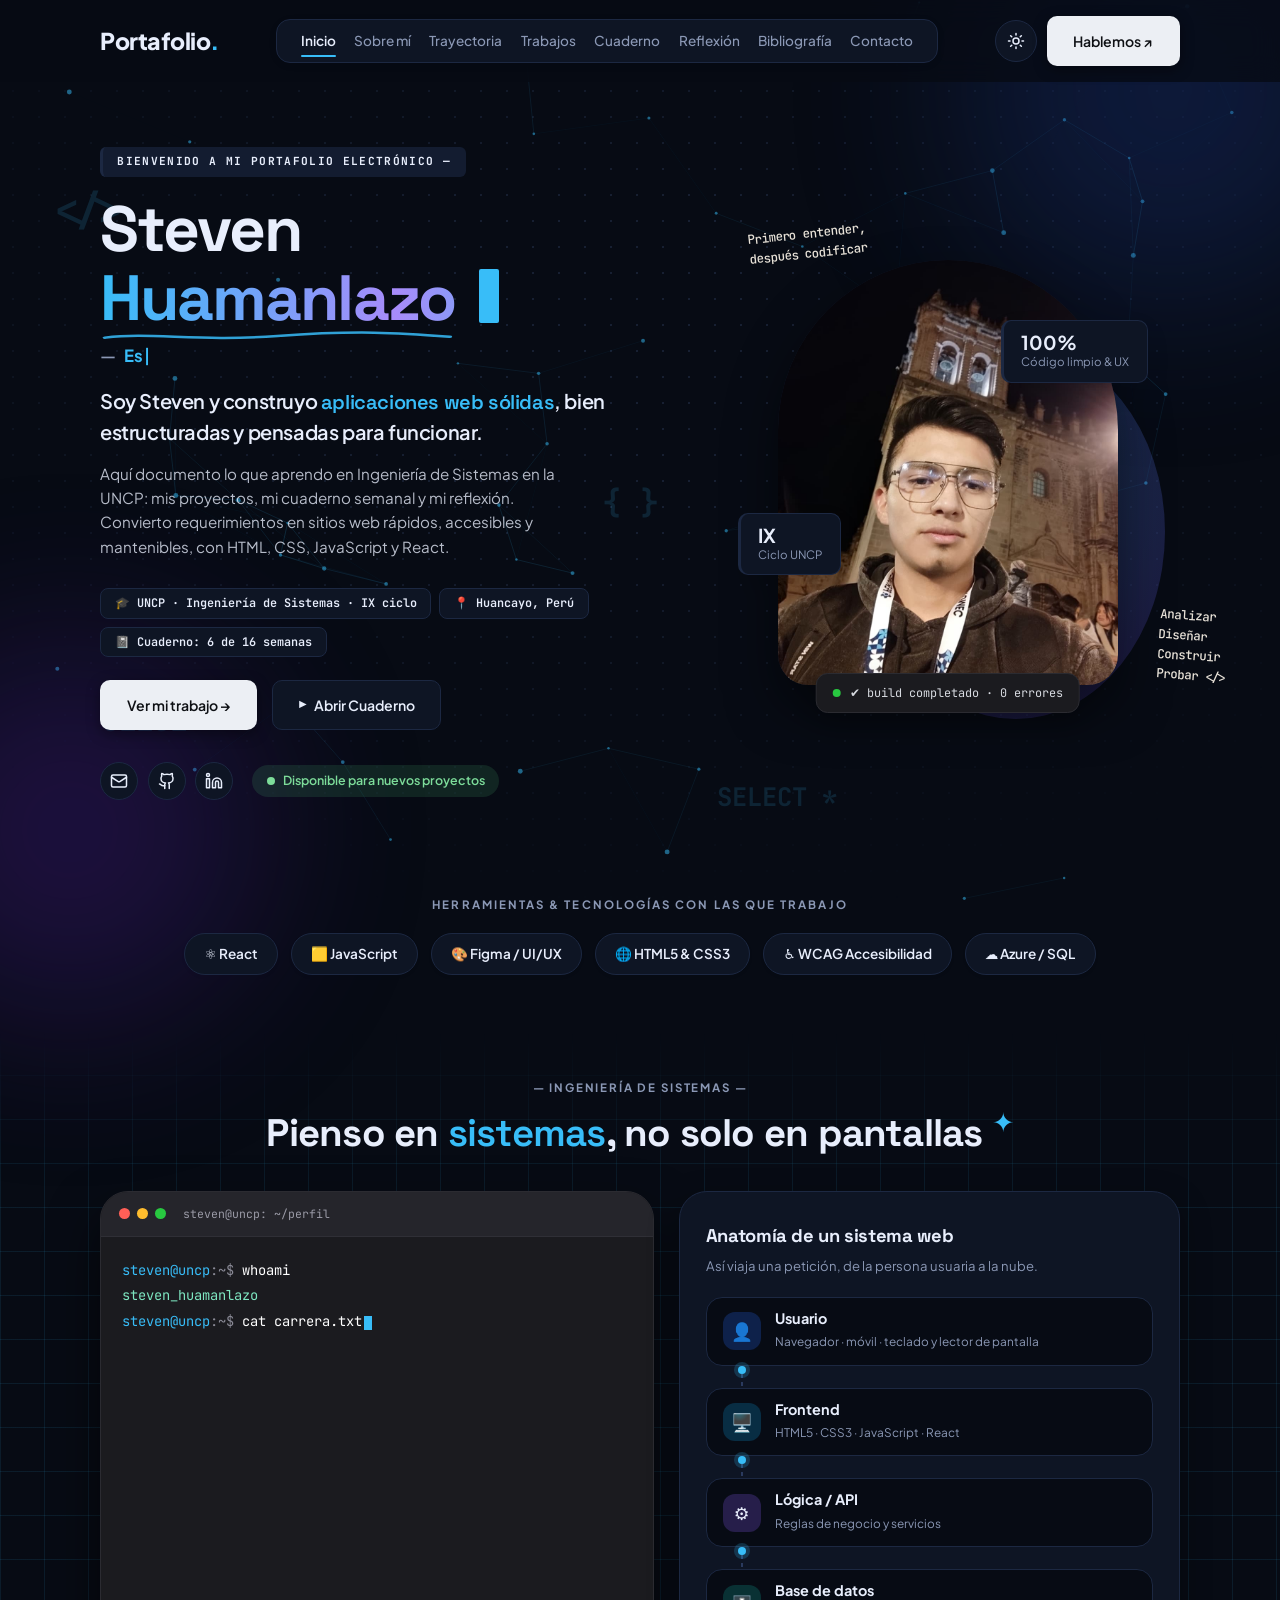
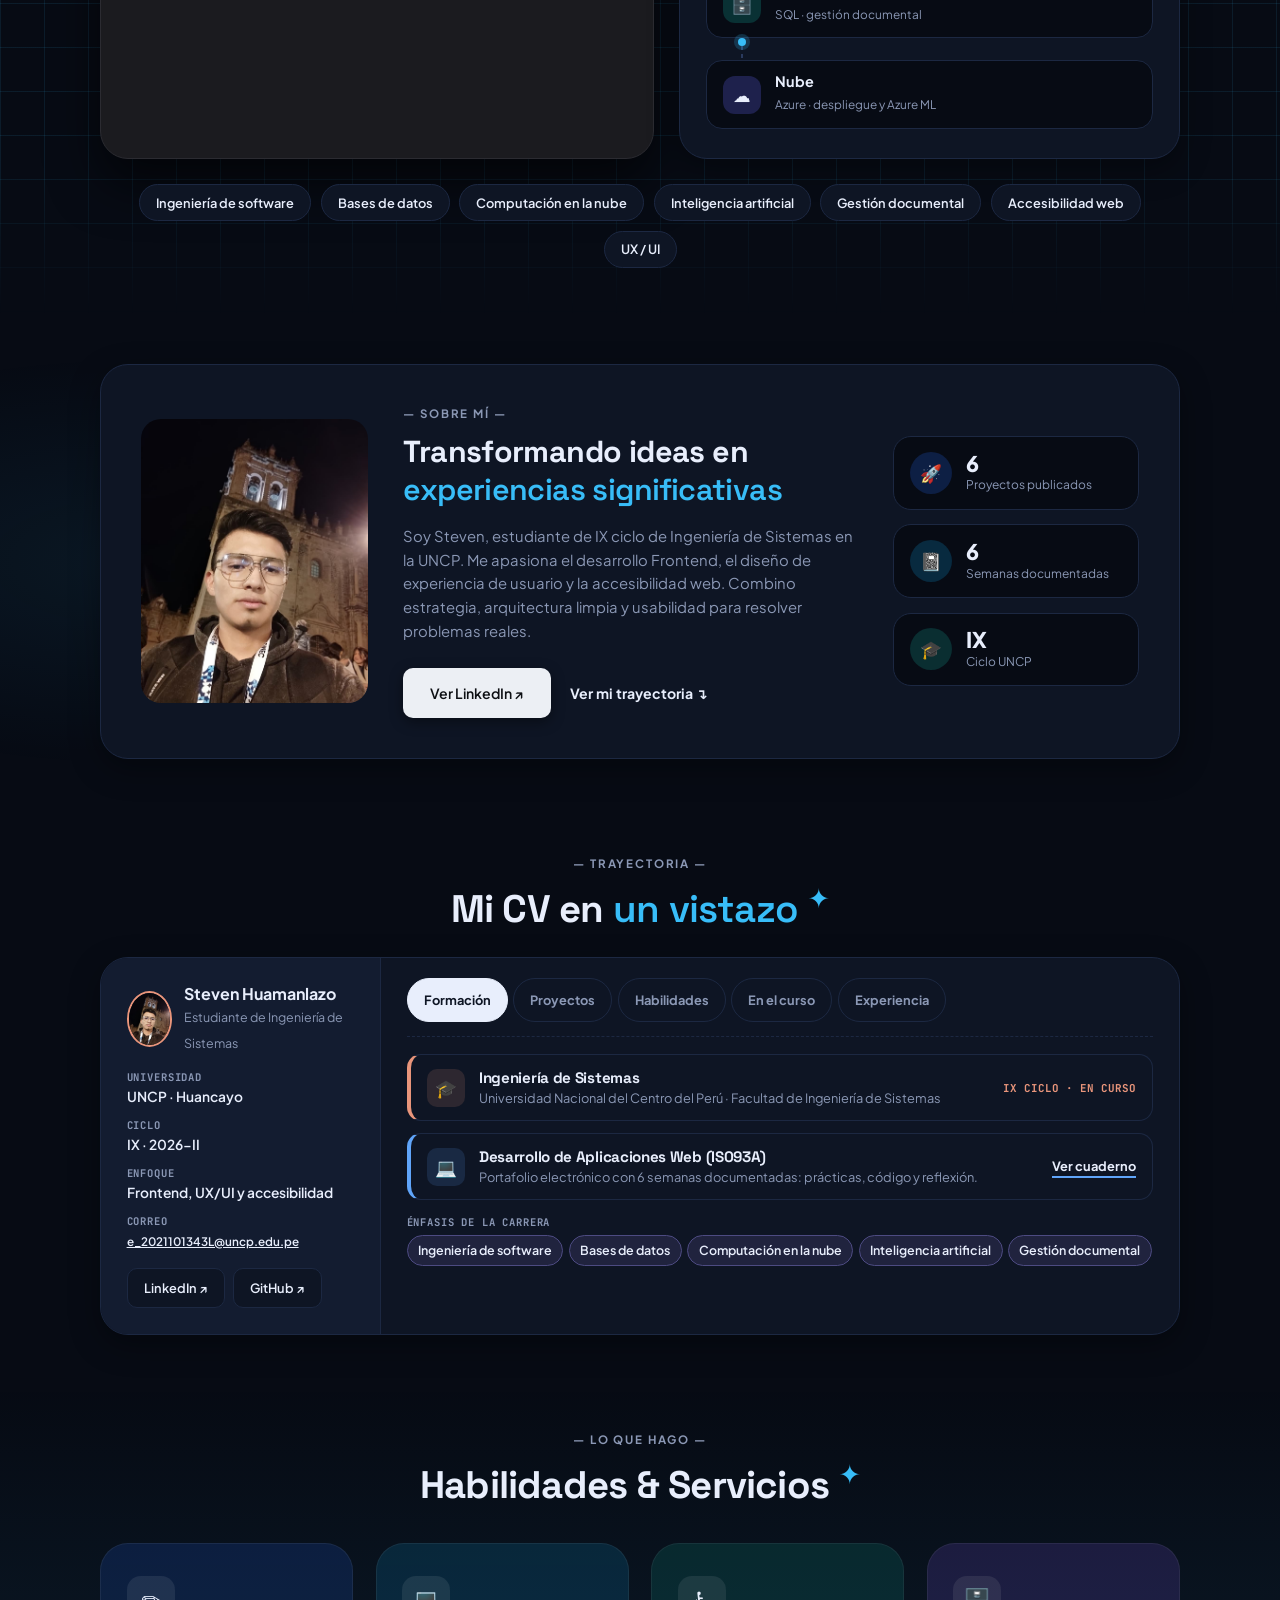
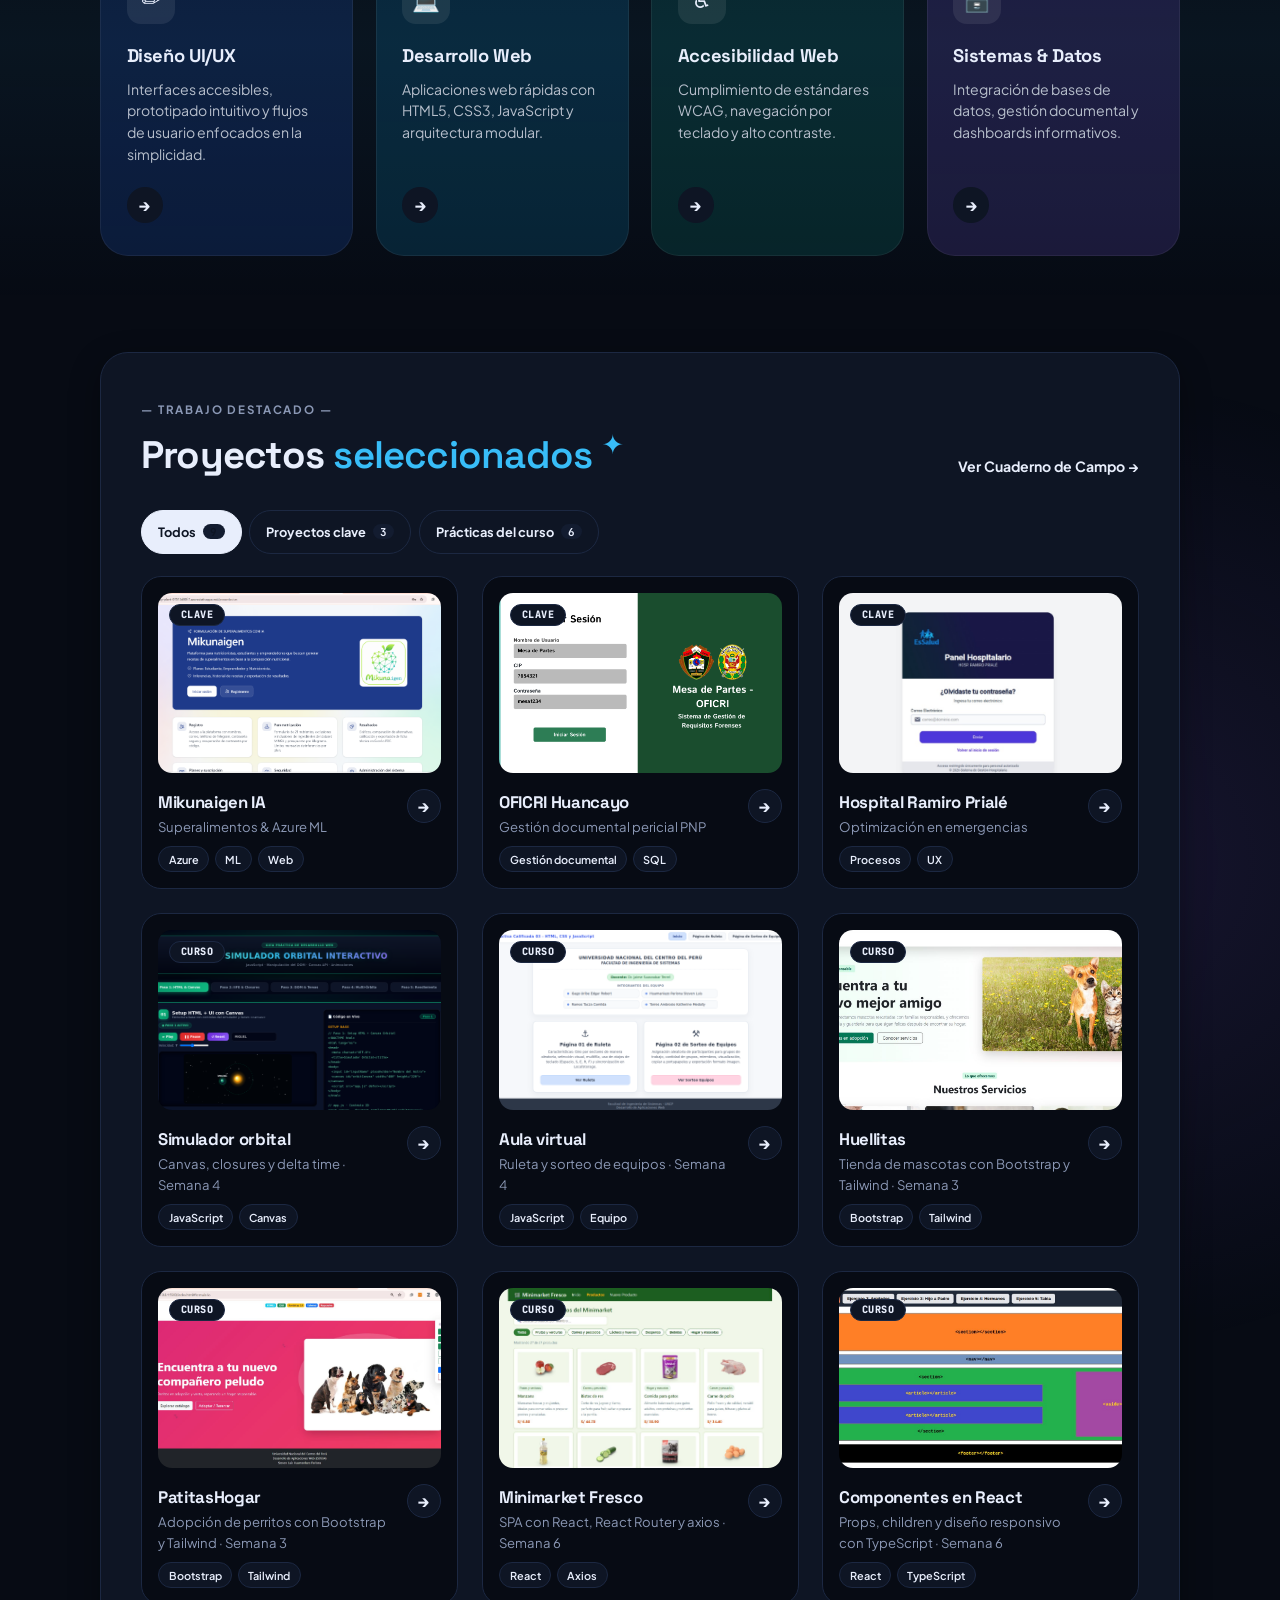
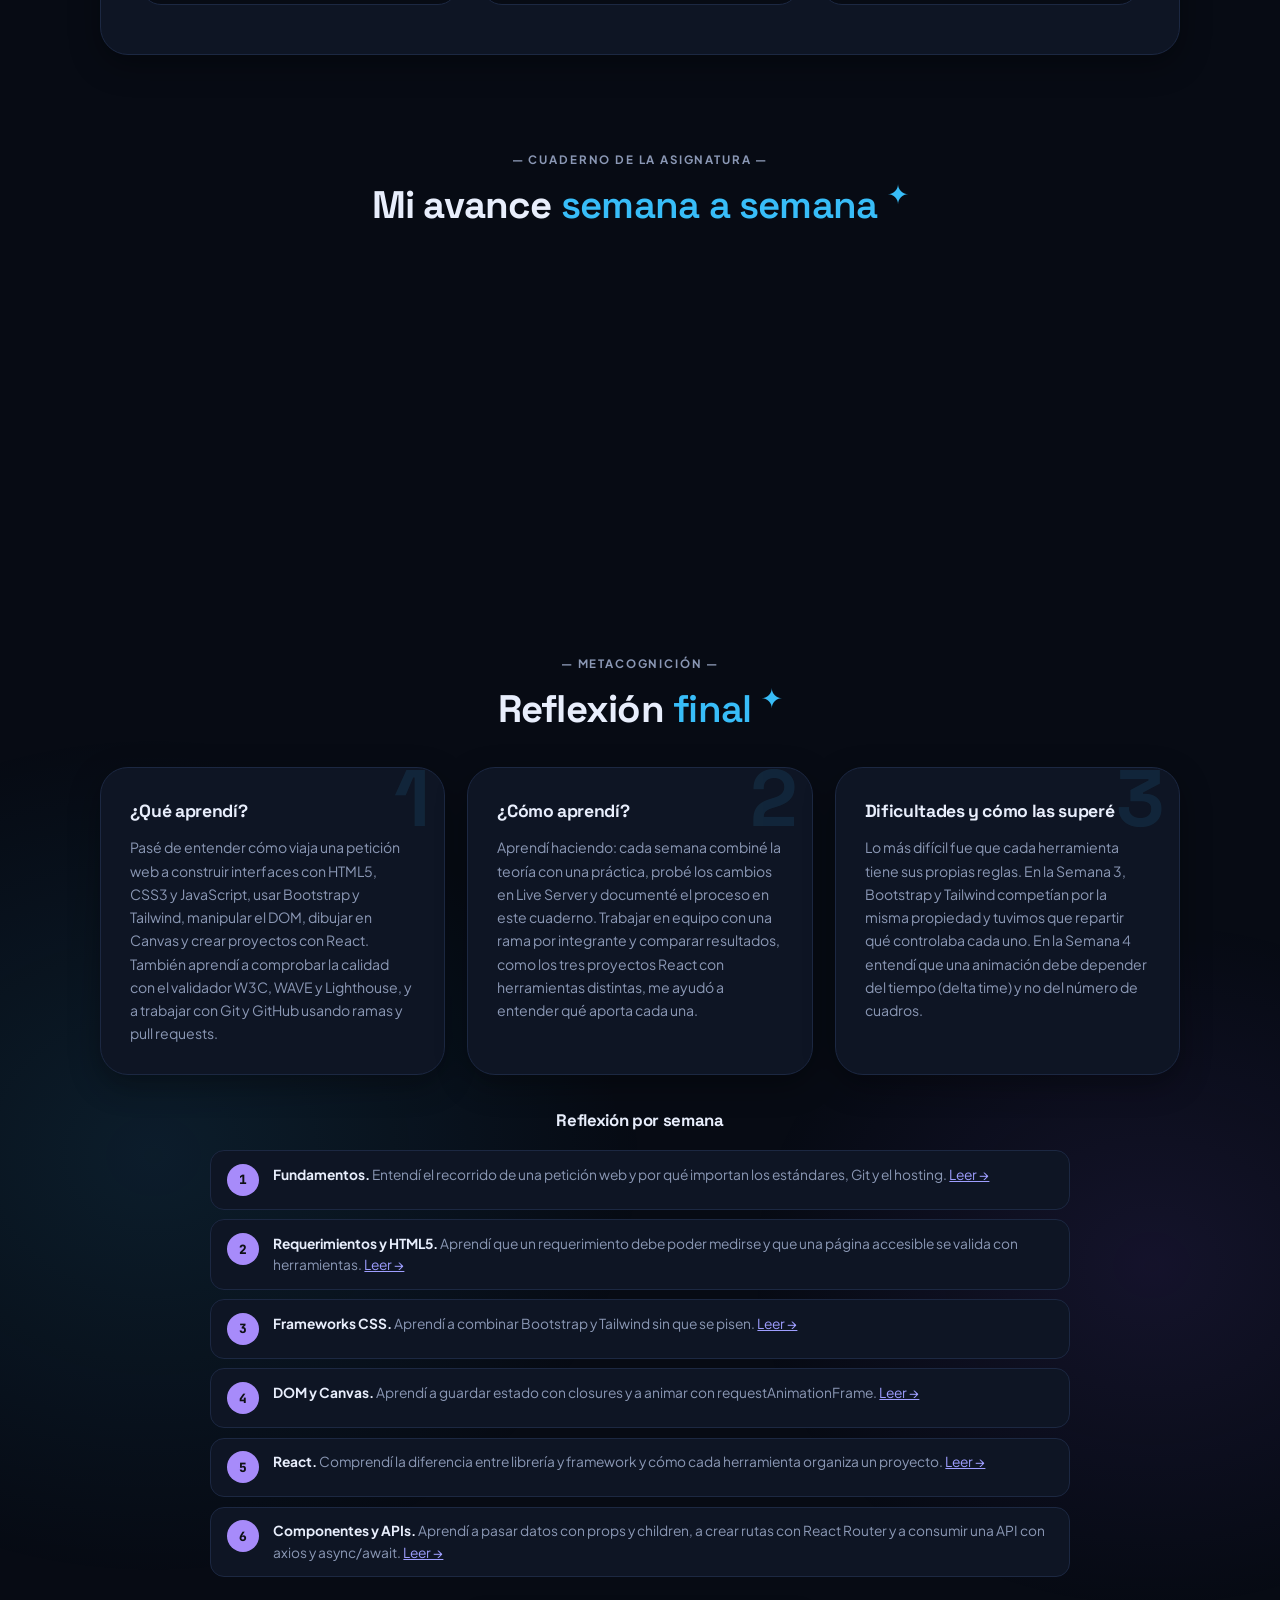
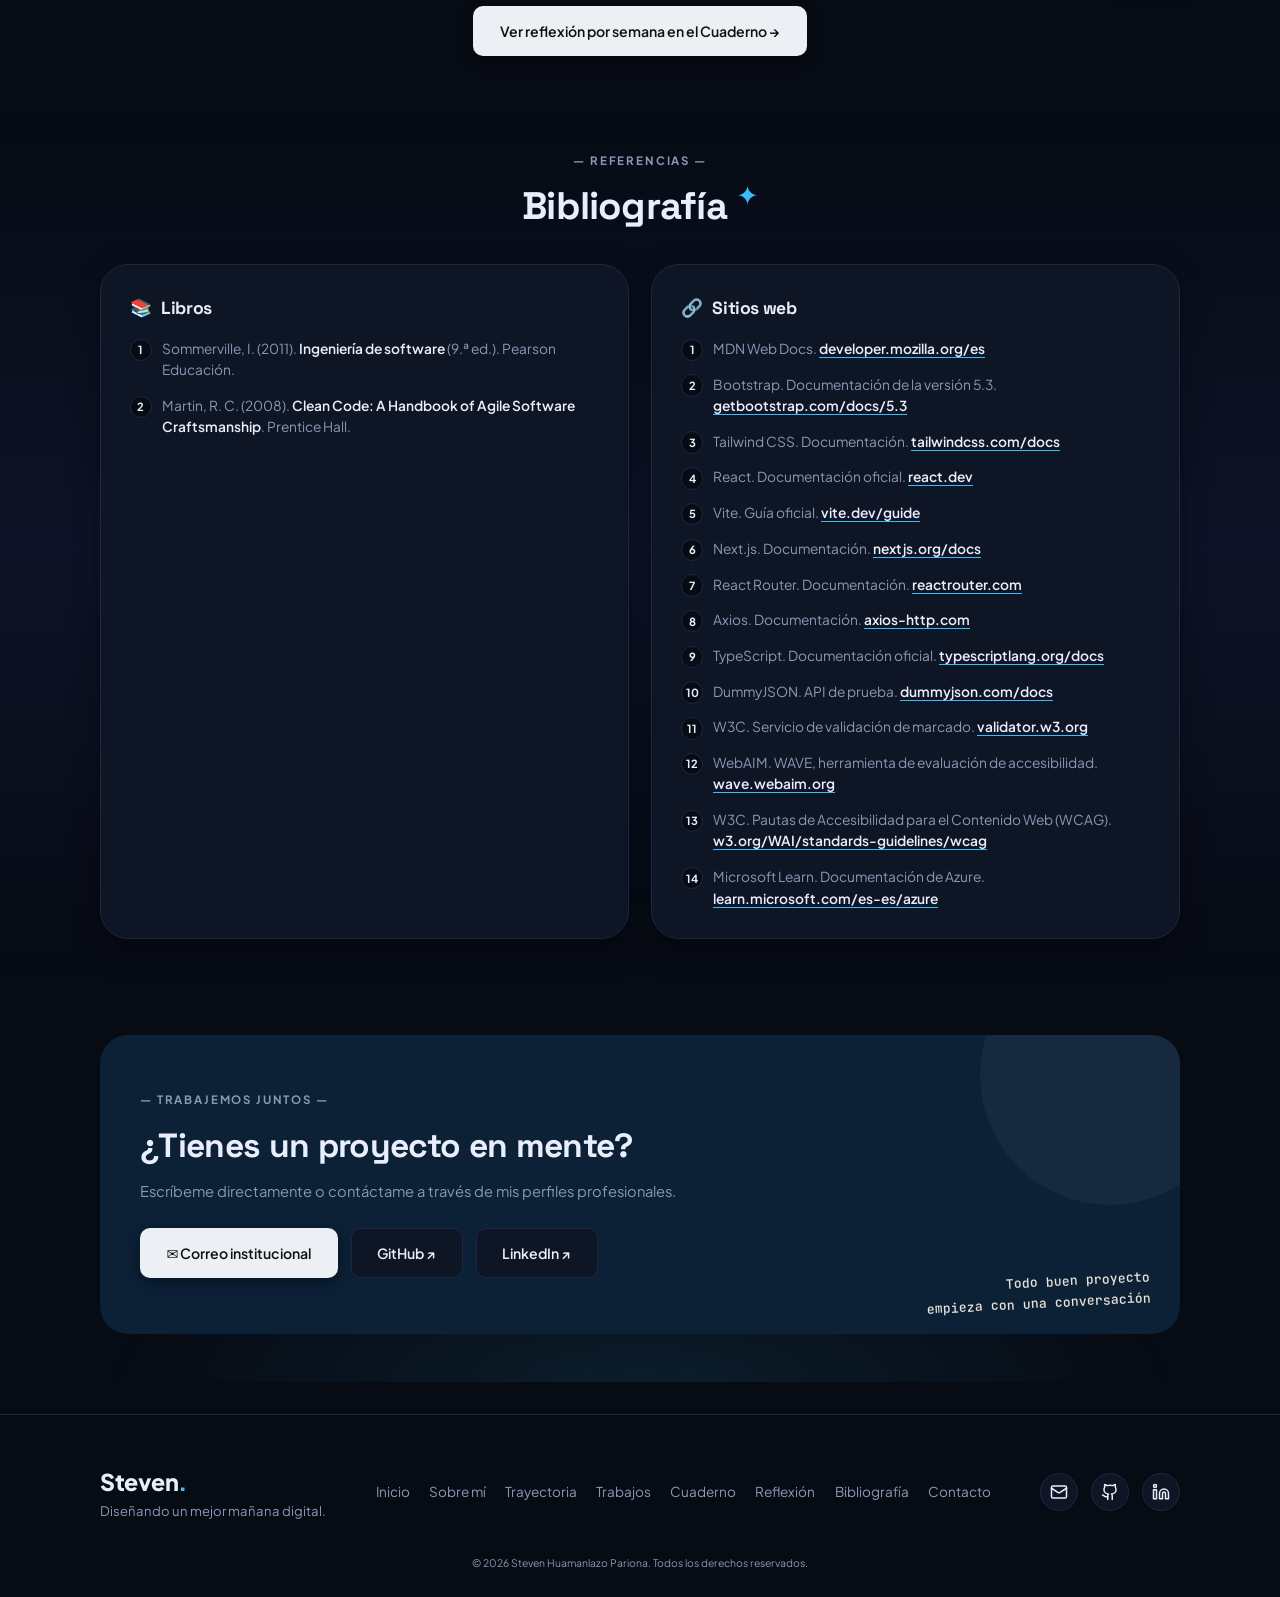
==== index.html @ cf769567 "feat: enlazar certificado de prácticas en Experiencia" ====
<!DOCTYPE html>
<html lang="es">
<head>
  <meta charset="UTF-8" />
  <meta name="viewport" content="width=device-width, initial-scale=1.0" />
  <title>Steven Huamanlazo — Portafolio Profesional</title>
  <meta name="description" content="Portafolio de Steven Huamanlazo Pariona: desarrollo Frontend, diseño UI/UX y accesibilidad web. Estudiante de Ingeniería de Sistemas (UNCP)." />

  <!-- Google Fonts -->
  <link rel="preconnect" href="https://fonts.googleapis.com">
  <link rel="preconnect" href="https://fonts.gstatic.com" crossorigin>
  <link href="https://fonts.googleapis.com/css2?family=Caveat:wght@600&family=Playfair+Display:ital,wght@0,600;0,700;1,400;1,600&family=Plus+Jakarta+Sans:wght@400;500;600;700;800&display=swap" rel="stylesheet">
  <link href="https://fonts.googleapis.com/css2?family=Space+Grotesk:wght@500;600;700&family=JetBrains+Mono:wght@400;500;700&display=swap" rel="stylesheet">
  <link rel="stylesheet" href="styles.css" />
  <link rel="stylesheet" href="extras.css" />
  <link rel="stylesheet" href="tema.css" />
  <link rel="stylesheet" href="tech.css" />
  <link rel="stylesheet" href="index.css" />
  <script>
    /* Aplica el tema guardado antes de pintar para evitar parpadeo */
    (function () {
      var t = null;
      try { t = localStorage.getItem("theme"); } catch (e) {}
      if (!t) t = "dark";
      document.documentElement.setAttribute("data-theme", t);
    })();
  </script>
</head>
<body>
  <a class="skip-link" href="#contenido">Saltar al contenido</a>

  <!-- Fondo animado: red de nodos + cuadrícula de puntos -->
  <canvas class="net-canvas" id="net-canvas" aria-hidden="true"></canvas>
  <div class="bg-grid" aria-hidden="true"></div>

  <!-- Luces ambientales de fondo -->
  <div class="bg-glow bg-glow-1" aria-hidden="true"></div>
  <div class="bg-glow bg-glow-2" aria-hidden="true"></div>

  <!-- NAVEGACIÓN -->
  <header class="site-header" id="site-header">
    <div class="wrap nav-wrap">
      <a href="#inicio" class="brand-logo">Portafolio<span>.</span></a>

      <nav class="main-nav" id="main-nav" aria-label="Navegación principal">
        <a href="#inicio" class="active">Inicio</a>
        <a href="#sobre-mi">Sobre mí</a>
        <a href="#trayectoria">Trayectoria</a>
        <a href="#proyectos">Trabajos</a>
        <a href="#cuaderno">Cuaderno</a>
        <a href="#reflexion">Reflexión</a>
        <a href="#bibliografia">Bibliografía</a>
        <a href="#contacto">Contacto</a>
      </nav>

      <div class="nav-actions">
        <button class="theme-toggle" id="theme-toggle" type="button" aria-label="Modo oscuro" aria-pressed="false" title="Cambiar a modo oscuro">
          <svg class="i-moon" viewBox="0 0 24 24" fill="none" stroke="currentColor" stroke-width="2" stroke-linecap="round" stroke-linejoin="round" aria-hidden="true"><path d="M21 12.8A9 9 0 1 1 11.2 3a7 7 0 0 0 9.8 9.8z"/></svg>
          <svg class="i-sun" viewBox="0 0 24 24" fill="none" stroke="currentColor" stroke-width="2" stroke-linecap="round" stroke-linejoin="round" aria-hidden="true"><circle cx="12" cy="12" r="4"/><path d="M12 2v2M12 20v2M4.9 4.9l1.4 1.4M17.7 17.7l1.4 1.4M2 12h2M20 12h2M4.9 19.1l1.4-1.4M17.7 6.3l1.4-1.4"/></svg>
        </button>
        <a href="#contacto" class="btn btn-pill-dark btn-cta">Hablemos ↗</a>
        <button class="nav-toggle" id="nav-toggle" aria-label="Abrir menú" aria-expanded="false" aria-controls="main-nav">
          <span></span><span></span><span></span>
        </button>
      </div>
    </div>
  </header>

  <main id="contenido">
    <!-- HERO -->
    <section class="hero-section" id="inicio">
      <span class="code-float cf-1" aria-hidden="true">&lt;/&gt;</span>
      <span class="code-float cf-2" aria-hidden="true">{ }</span>
      <span class="code-float cf-3" aria-hidden="true">SELECT *</span>
      <span class="code-float cf-4" aria-hidden="true">01101</span>
      <div class="wrap hero-grid">
        <div class="hero-left">
         <span class="badge-sub">BIENVENIDO A MI PORTAFOLIO ELECTRÓNICO —</span>

          <h1 class="hero-title" aria-label="Steven Huamanlazo">
            <span class="nm" data-text="Steven" aria-hidden="true">Steven</span>
            <em class="underlined"><span class="nm" data-text="Huamanlazo" aria-hidden="true">Huamanlazo</span>
              <svg class="squiggle" viewBox="0 0 200 12" preserveAspectRatio="none" aria-hidden="true">
                <path pathLength="1" d="M3 8 C 28 1, 55 13, 100 6 S 168 2, 197 7" fill="none" stroke="currentColor" stroke-width="3" stroke-linecap="round"/>
              </svg>
            </em>
          </h1>

          <p class="hero-role">
            <span class="role-dash">—</span>
            <strong id="typed-name">Desarrollador Frontend</strong><span class="cursor" aria-hidden="true">|</span>
          </p>

          <h2 class="hero-subtitle">
          Soy Steven y construyo <em>aplicaciones web sólidas</em>, bien estructuradas y pensadas para funcionar.
        </h2>

          <p class="hero-desc">
           Aquí documento lo que aprendo en Ingeniería de Sistemas en la UNCP: mis proyectos, mi cuaderno semanal y mi reflexión. Convierto requerimientos en sitios web rápidos, accesibles y mantenibles, con HTML, CSS, JavaScript y React.
        </p>

          <ul class="hero-meta" aria-label="Datos breves">
            <li><span aria-hidden="true">🎓</span> UNCP · Ingeniería de Sistemas · IX ciclo</li>
            <li><span aria-hidden="true">📍</span> Huancayo, Perú</li>
            <li><span aria-hidden="true">📓</span> Cuaderno: <span data-sem-total>6</span> de 16 semanas</li>
          </ul>

          <div class="hero-cta-group">
            <a href="#proyectos" class="btn btn-black">Ver mi trabajo →</a>
            <a href="cuaderno.html" class="btn btn-outline-circle"><span class="play-dot">▶</span> Abrir Cuaderno</a>
          </div>

          <div class="hero-social-status">
            <div class="social-row">
              <a href="mailto:e_2021101343L@uncp.edu.pe" aria-label="Correo institucional" title="Correo institucional">
                <svg width="18" height="18" viewBox="0 0 24 24" fill="none" stroke="currentColor" stroke-width="2" stroke-linecap="round" stroke-linejoin="round" aria-hidden="true"><rect width="20" height="16" x="2" y="4" rx="2"/><path d="m22 7-8.97 5.7a1.94 1.94 0 0 1-2.06 0L2 7"/></svg>
              </a>
              <a href="https://github.com/stevenhuamanlazo" aria-label="GitHub" title="GitHub" target="_blank" rel="noopener">
                <svg width="18" height="18" viewBox="0 0 24 24" fill="none" stroke="currentColor" stroke-width="2" stroke-linecap="round" stroke-linejoin="round" aria-hidden="true"><path d="M15 22v-4a4.8 4.8 0 0 0-1-3.5c3 0 6-2 6-5.5.08-1.25-.27-2.48-1-3.5.28-1.15.28-2.35 0-3.5 0 0-1 0-3 1.5-2.64-.5-5.36-.5-8 0C6 2 5 2 5 2c-.3 1.15-.3 2.35 0 3.5A5.403 5.403 0 0 0 4 9c0 3.5 3 5.5 6 5.5-.39.49-.68 1.05-.85 1.65-.17.6-.22 1.23-.15 1.85v4"/><path d="M9 18c-4.51 2-5-2-7-2"/></svg>
              </a>
              <a href="https://www.linkedin.com/in/steven-huamanlazo/" aria-label="LinkedIn" title="LinkedIn" target="_blank" rel="noopener">
                <svg width="18" height="18" viewBox="0 0 24 24" fill="none" stroke="currentColor" stroke-width="2" stroke-linecap="round" stroke-linejoin="round" aria-hidden="true"><path d="M16 8a6 6 0 0 1 6 6v7h-4v-7a2 2 0 0 0-2-2 2 2 0 0 0-2 2v7h-4v-7a6 6 0 0 1 6-6z"/><rect width="4" height="12" x="2" y="9"/><circle cx="4" cy="4" r="2"/></svg>
              </a>
            </div>
            <span class="status-indicator"><span class="dot"></span> Disponible para nuevos proyectos</span>
          </div>
        </div>

        <div class="hero-right">
          <div class="hero-photo-wrap">
            <span class="blob" aria-hidden="true"></span>
            <div class="hero-photo-card">
              <img src="assets/foto.jpg" alt="Retrato de Steven Huamanlazo" class="hero-img" />
            </div>

            <div class="badge-float badge-experience float-1">
              <strong>IX</strong>
              <span>Ciclo UNCP</span>
            </div>
            <div class="badge-float badge-clients float-2">
              <strong>100%</strong>
              <span>Código limpio &amp; UX</span>
            </div>

            <div class="dev-toast" aria-hidden="true"><span class="dt-dot"></span><span class="dt-text" id="dev-toast-text"></span></div>
            <div class="doodle-text text-top" aria-hidden="true">Primero entender,<br>después codificar</div>
            <div class="doodle-text text-bottom" aria-hidden="true">Analizar<br>Diseñar<br>Construir<br>Probar &lt;/&gt;</div>
          </div>
        </div>
      </div>
    </section>

    <!-- TECNOLOGÍAS -->
    <section class="tech-stack-strip reveal" aria-label="Tecnologías">
      <div class="wrap text-center">
        <span class="tech-label">HERRAMIENTAS &amp; TECNOLOGÍAS CON LAS QUE TRABAJO</span>
        <div class="tech-icons-grid">
          <div class="tech-pill"><span aria-hidden="true">⚛️</span> React</div>
          <div class="tech-pill"><span aria-hidden="true">🟨</span> JavaScript</div>
          <div class="tech-pill"><span aria-hidden="true">🎨</span> Figma / UI/UX</div>
          <div class="tech-pill"><span aria-hidden="true">🌐</span> HTML5 &amp; CSS3</div>
          <div class="tech-pill"><span aria-hidden="true">♿</span> WCAG Accesibilidad</div>
          <div class="tech-pill"><span aria-hidden="true">☁️</span> Azure / SQL</div>
        </div>
      </div>
    </section>

    <!-- INGENIERÍA DE SISTEMAS -->
    <section class="section systems-section" id="sistemas">
      <div class="wrap text-center">
        <span class="section-tag">— INGENIERÍA DE SISTEMAS —</span>
        <h2 class="section-title">Pienso en <em>sistemas</em>, no solo en pantallas <span class="spark" aria-hidden="true">✦</span></h2>

        <div class="systems-grid">
          <div class="terminal reveal" role="img" aria-label="Terminal simulada con datos del perfil de Steven">
            <div class="terminal-bar">
              <i></i><i></i><i></i>
              <span class="terminal-title">steven@uncp: ~/perfil</span>
            </div>
            <div class="terminal-body" id="terminal-body"></div>
          </div>

          <div class="arch-card reveal">
            <h3>Anatomía de un sistema web</h3>
            <p class="arch-sub">Así viaja una petición, de la persona usuaria a la nube.</p>
            <ol class="arch-flow">
              <li class="arch-node"><span class="arch-ico" aria-hidden="true">👤</span><div><strong>Usuario</strong><small>Navegador · móvil · teclado y lector de pantalla</small></div></li>
              <li class="arch-link" aria-hidden="true"></li>
              <li class="arch-node"><span class="arch-ico" aria-hidden="true">🖥️</span><div><strong>Frontend</strong><small>HTML5 · CSS3 · JavaScript · React</small></div></li>
              <li class="arch-link" aria-hidden="true"></li>
              <li class="arch-node"><span class="arch-ico" aria-hidden="true">⚙️</span><div><strong>Lógica / API</strong><small>Reglas de negocio y servicios</small></div></li>
              <li class="arch-link" aria-hidden="true"></li>
              <li class="arch-node"><span class="arch-ico" aria-hidden="true">🗄️</span><div><strong>Base de datos</strong><small>SQL · gestión documental</small></div></li>
              <li class="arch-link" aria-hidden="true"></li>
              <li class="arch-node"><span class="arch-ico" aria-hidden="true">☁️</span><div><strong>Nube</strong><small>Azure · despliegue y Azure ML</small></div></li>
            </ol>
          </div>
        </div>

        <div class="areas-row reveal" aria-label="Áreas de la carrera">
          <span class="area-chip">Ingeniería de software</span>
          <span class="area-chip">Bases de datos</span>
          <span class="area-chip">Computación en la nube</span>
          <span class="area-chip">Inteligencia artificial</span>
          <span class="area-chip">Gestión documental</span>
          <span class="area-chip">Accesibilidad web</span>
          <span class="area-chip">UX / UI</span>
        </div>
      </div>
    </section>

    <!-- SOBRE MÍ -->
    <section class="section about-section" id="sobre-mi">
      <div class="wrap">
        <div class="bento-about-container reveal">
          <div class="bento-photo">
            <img src="assets/foto.jpg" alt="Steven Huamanlazo" />
          </div>

          <div class="bento-content">
            <span class="section-tag">— SOBRE MÍ —</span>
            <h2>Transformando ideas en <em>experiencias significativas</em></h2>
            <p>
              Soy Steven, estudiante de IX ciclo de Ingeniería de Sistemas en la UNCP. Me apasiona el desarrollo Frontend,
              el diseño de experiencia de usuario y la accesibilidad web. Combino estrategia, arquitectura limpia y
              usabilidad para resolver problemas reales.
            </p>
            <div class="bento-cta-group">
              <a href="https://www.linkedin.com/in/steven-huamanlazo/" target="_blank" rel="noopener" class="btn btn-black-pill">Ver LinkedIn ↗</a>
              <a href="#trayectoria" class="link-secondary-btn">Ver mi trayectoria ↴</a>
            </div>
          </div>

          <div class="bento-stats">
                        <div class="stat-box">
              <span class="stat-icon ic-orange" aria-hidden="true">🚀</span>
              <div>
                <div class="stat-num" data-count="6" data-suffix="">6</div>
                <div class="stat-label">Proyectos publicados</div>
              </div>
            </div>
            <div class="stat-box">
              <span class="stat-icon ic-blue" aria-hidden="true">📓</span>
              <div>
                <div class="stat-num"><span data-sem-total>6</span></div>
                <div class="stat-label">Semanas documentadas</div>
              </div>
            </div>
            <div class="stat-box">
              <span class="stat-icon ic-green" aria-hidden="true">🎓</span>
              <div>
                <div class="stat-num">IX</div>
                <div class="stat-label">Ciclo UNCP</div>
              </div>
            </div>
          </div>
        </div>
      </div>
    </section>

    <!-- TRAYECTORIA: CV COMPACTO -->
    <section class="section cv-section" id="trayectoria">
      <div class="wrap text-center">
        <span class="section-tag">— TRAYECTORIA —</span>
        <h2 class="section-title">Mi CV en <em>un vistazo</em> <span class="spark" aria-hidden="true">✦</span></h2>

        <div class="cv-card reveal">
          <aside class="cv-side" aria-label="Datos personales">
            <div class="cv-id">
              <img src="assets/foto.jpg" alt="" width="56" height="56" />
              <div><strong>Steven Huamanlazo</strong><span>Estudiante de Ingeniería de Sistemas</span></div>
            </div>
            <dl class="cv-facts">
              <div><dt>Universidad</dt><dd>UNCP · Huancayo</dd></div>
              <div><dt>Ciclo</dt><dd>IX · 2026-II</dd></div>
              <div><dt>Enfoque</dt><dd>Frontend, UX/UI y accesibilidad</dd></div>
              <div><dt>Correo</dt><dd><a href="mailto:e_2021101343L@uncp.edu.pe">e_2021101343L@uncp.edu.pe</a></dd></div>
            </dl>
            <div class="cv-actions">
              <a class="btn btn-black-pill" id="cv-download" href="assets/CV-Steven-Huamanlazo.pdf" download hidden>↓ Descargar CV</a>
              <a class="btn btn-outline-circle" href="https://www.linkedin.com/in/steven-huamanlazo/" target="_blank" rel="noopener">LinkedIn ↗</a>
              <a class="btn btn-outline-circle" href="https://github.com/stevenhuamanlazo" target="_blank" rel="noopener">GitHub ↗</a>
            </div>
          </aside>

          <div class="cv-main" data-tabs>
            <div class="cv-tabs" role="tablist" aria-label="Secciones del CV">
              <button class="cv-tab" role="tab" id="cvt-1" aria-controls="cvp-1" aria-selected="true">Formación</button>
              <button class="cv-tab" role="tab" id="cvt-2" aria-controls="cvp-2" aria-selected="false" tabindex="-1">Proyectos</button>
              <button class="cv-tab" role="tab" id="cvt-3" aria-controls="cvp-3" aria-selected="false" tabindex="-1">Habilidades</button>
              <button class="cv-tab" role="tab" id="cvt-4" aria-controls="cvp-4" aria-selected="false" tabindex="-1">En el curso</button>
              <button class="cv-tab" role="tab" id="cvt-5" aria-controls="cvp-5" aria-selected="false" tabindex="-1">Experiencia</button>
            </div>

            <div class="cv-panel" role="tabpanel" id="cvp-1" aria-labelledby="cvt-1" tabindex="0">
              <ul class="cv-list">
                <li class="cv-item" style="--c: var(--pl-a)">
                  <span class="cv-ico" aria-hidden="true">🎓</span>
                  <div><h3>Ingeniería de Sistemas</h3><p>Universidad Nacional del Centro del Perú · Facultad de Ingeniería de Sistemas</p></div>
                  <span class="cv-when">IX CICLO · EN CURSO</span>
                </li>
                <li class="cv-item" style="--c: var(--pl-b)">
                  <span class="cv-ico" aria-hidden="true">💻</span>
                  <div><h3>Desarrollo de Aplicaciones Web (IS093A)</h3><p>Portafolio electrónico con <span data-sem-total>6</span> semanas documentadas: prácticas, código y reflexión.</p></div>
                  <a class="cv-go" href="cuaderno.html">Ver cuaderno</a>
                </li>
              </ul>
              <div class="cv-areas">
                <small>Énfasis de la carrera</small>
                <div class="cv-chips" style="--c: var(--pl-d)">
                  <span>Ingeniería de software</span><span>Bases de datos</span><span>Computación en la nube</span><span>Inteligencia artificial</span><span>Gestión documental</span>
                </div>
              </div>
            </div>

            <div class="cv-panel" role="tabpanel" id="cvp-2" aria-labelledby="cvt-2" tabindex="0" hidden>
              <ul class="cv-list">
                <li class="cv-item" style="--c: var(--pl-c)">
                  <span class="cv-ico" aria-hidden="true">🥑</span>
                  <div><h3>Mikunaigen IA</h3><p>Superalimentos y Azure ML · Azure, ML, Web</p></div>
                  <a class="cv-go" href="https://icy-plant-07513d80f7.azurestaticapps.net/presentacion" target="_blank" rel="noopener">Abrir</a>
                </li>
                <li class="cv-item" style="--c: var(--pl-b)">
                  <span class="cv-ico" aria-hidden="true">🗂️</span>
                  <div><h3>OFICRI Huancayo</h3><p>Gestión documental pericial PNP · SQL</p></div>
                  <a class="cv-go" href="#proyectos">Ver</a>
                </li>
                <li class="cv-item" style="--c: var(--pl-a)">
                  <span class="cv-ico" aria-hidden="true">🏥</span>
                  <div><h3>Hospital Ramiro Prialé</h3><p>Optimización de procesos en emergencias · UX</p></div>
                  <a class="cv-go" href="#proyectos">Ver</a>
                </li>
              </ul>
            </div>



                  <div class="cv-panel" role="tabpanel" id="cvp-5" aria-labelledby="cvt-5" tabindex="0" hidden>
              <ul class="cv-list">
                <li class="cv-item" style="--c: var(--pl-b)">
                  <span class="cv-ico" aria-hidden="true">🏛️</span>
                                    <div>
                    <h3>Prácticas Pre Profesionales · Oficina de Tecnologías de la Información</h3>
                    <p>Universidad Nacional del Centro del Perú. Informe: «Apoyo en la gestión de la infraestructura tecnológica, soporte técnico y sistemas de información». Certificado por el Decano de la Facultad de Ingeniería de Sistemas.</p>
                    <p style="margin-top:0.5rem"><a class="cv-go" href="assets/Certificado-Practicas-UNCP.pdf" target="_blank" rel="noopener">Ver certificado (PDF)</a></p>
                  </div>
                  <span class="cv-when">CERTIFICADO · ABR 2026</span>
                </li>
              </ul>
              <div class="cv-areas">
                <small>Áreas de trabajo</small>
                <div class="cv-chips" style="--c: var(--pl-b)">
                  <span>Infraestructura tecnológica</span><span>Soporte técnico</span><span>Sistemas de información</span>
                </div>
              </div>
            </div>

            <div class="cv-panel" role="tabpanel" id="cvp-3" aria-labelledby="cvt-3" tabindex="0" hidden>
              <div class="cv-skills">
                <div class="cv-skill-group" style="--c: var(--pl-a)"><h3>Frontend</h3><div class="cv-chips"><span>HTML5</span><span>CSS3</span><span>JavaScript</span><span>Bootstrap 5</span><span>Tailwind CSS</span><span>React (inicial)</span></div></div>
                <div class="cv-skill-group" style="--c: var(--pl-c)"><h3>Calidad y accesibilidad</h3><div class="cv-chips"><span>WCAG</span><span>WAVE</span><span>Lighthouse</span><span>Validador W3C</span></div></div>
                <div class="cv-skill-group" style="--c: var(--pl-b)"><h3>Herramientas</h3><div class="cv-chips"><span>Git y GitHub</span><span>VS Code</span><span>Figma</span><span>Canva</span><span>DevTools</span></div></div>
                <div class="cv-skill-group" style="--c: var(--pl-d)"><h3>Datos y nube</h3><div class="cv-chips"><span>SQL</span><span>Azure</span><span>Canvas API</span><span>Node.js y NPM</span></div></div>
              </div>
            </div>

            <div class="cv-panel" role="tabpanel" id="cvp-4" aria-labelledby="cvt-4" tabindex="0" hidden>
              <ol class="cv-weeks">
                <li><a href="cuaderno.html#semana-1"><span class="wk">1</span><span><strong>Fundamentos del desarrollo web</strong><small>Petición web, estándares, Git y GitHub, hosting</small></span><span class="ok">✓</span></a></li>
                <li><a href="cuaderno.html#semana-2"><span class="wk">2</span><span><strong>Requerimientos y HTML5/CSS3</strong><small>Elicitación, página responsiva y validación</small></span><span class="ok">✓</span></a></li>
                <li><a href="cuaderno.html#semana-3"><span class="wk">3</span><span><strong>Bootstrap y Tailwind</strong><small>Grilla, componentes y formularios</small></span><span class="ok">✓</span></a></li>
                <li><a href="cuaderno.html#semana-4"><span class="wk">4</span><span><strong>DOM, closures y Canvas</strong><small>Ruleta, sorteo y simulador orbital</small></span><span class="ok">✓</span></a></li>
                <li><a href="cuaderno.html#semana-5"><span class="wk">5</span><span><strong>React y su entorno</strong><small>Create React App, Vite y Next.js</small></span><span class="ok">✓</span></a></li>
                <li><a href="cuaderno.html#semana-6"><span class="wk">6</span><span><strong>Componentes, routing y APIs en React</strong><small>JSX, props, React Router, axios y Minimarket Fresco</small></span><span class="ok">✓</span></a></li>
              </ol>
            </div>
          </div>
        </div>
      </div>
    </section>

    <!-- HABILIDADES Y SERVICIOS -->
    <section class="section services-section" id="servicios">
      <div class="wrap text-center">
        <span class="section-tag">— LO QUE HAGO —</span>
        <h2 class="section-title">Habilidades &amp; Servicios <span class="spark" aria-hidden="true">✦</span></h2>

        <div class="services-grid">
          <article class="service-card card-orange reveal">
            <div class="service-icon" aria-hidden="true">✏️</div>
            <h3>Diseño UI/UX</h3>
            <p>Interfaces accesibles, prototipado intuitivo y flujos de usuario enfocados en la simplicidad.</p>
            <a href="#contacto" class="service-arrow" aria-label="Consultar sobre Diseño UI/UX">→</a>
          </article>
          <article class="service-card card-blue reveal">
            <div class="service-icon" aria-hidden="true">💻</div>
            <h3>Desarrollo Web</h3>
            <p>Aplicaciones web rápidas con HTML5, CSS3, JavaScript y arquitectura modular.</p>
            <a href="#contacto" class="service-arrow" aria-label="Consultar sobre Desarrollo Web">→</a>
          </article>
          <article class="service-card card-green reveal">
            <div class="service-icon" aria-hidden="true">♿</div>
            <h3>Accesibilidad Web</h3>
            <p>Cumplimiento de estándares WCAG, navegación por teclado y alto contraste.</p>
            <a href="#contacto" class="service-arrow" aria-label="Consultar sobre Accesibilidad Web">→</a>
          </article>
          <article class="service-card card-pink reveal">
            <div class="service-icon" aria-hidden="true">🗄️</div>
            <h3>Sistemas &amp; Datos</h3>
            <p>Integración de bases de datos, gestión documental y dashboards informativos.</p>
            <a href="#contacto" class="service-arrow" aria-label="Consultar sobre Sistemas y Datos">→</a>
          </article>
        </div>
      </div>
    </section>

    <!-- PROYECTOS -->
    <section class="section projects-wrapper" id="proyectos">
      <div class="wrap">
        <div class="projects-section reveal">
          <div class="section-header-flex">
            <div>
              <span class="section-tag">— TRABAJO DESTACADO —</span>
              <h2 class="section-title">Proyectos <em>seleccionados</em> <span class="spark" aria-hidden="true">✦</span></h2>
            </div>
            <a href="cuaderno.html" class="link-all">Ver Cuaderno de Campo →</a>
          </div>

          <div class="proj-filters" role="group" aria-label="Filtrar proyectos">
            <button type="button" class="proj-filter" data-cat="todos" aria-pressed="true">Todos <span></span></button>
            <button type="button" class="proj-filter" data-cat="clave" aria-pressed="false">Proyectos clave <span></span></button>
            <button type="button" class="proj-filter" data-cat="curso" aria-pressed="false">Prácticas del curso <span></span></button>
          </div>
          <p class="sr-only" id="proj-live" aria-live="polite"></p>

          <div class="projects-grid">
            <article class="project-card" data-cat="clave">
              <div class="project-thumb"><span class="project-kind">Clave</span>
                <img src="assets/Mikunaigen.png" alt="Captura del proyecto Mikunaigen IA" loading="lazy" />
              </div>
              <div class="project-details">
                <div>
                  <h3>Mikunaigen IA</h3>
                  <p>Superalimentos &amp; Azure ML</p>
                  <div class="project-tags"><span>Azure</span><span>ML</span><span>Web</span></div>
                </div>
                <a href="https://icy-plant-07513d80f7.azurestaticapps.net/presentacion" target="_blank" rel="noopener" class="project-arrow" aria-label="Abrir proyecto Mikunaigen IA">→</a>
              </div>
            </article>

            <article class="project-card" data-cat="clave">
              <div class="project-thumb"><span class="project-kind">Clave</span>
                <img src="assets/Oficri.png" alt="Captura del proyecto OFICRI Huancayo" loading="lazy" />
              </div>
              <div class="project-details">
                <div>
                  <h3>OFICRI Huancayo</h3>
                  <p>Gestión documental pericial PNP</p>
                  <div class="project-tags"><span>Gestión documental</span><span>SQL</span></div>
                </div>
                <a href="#contacto" class="project-arrow" aria-label="Consultar sobre OFICRI Huancayo">→</a>
              </div>
            </article>

            <article class="project-card" data-cat="clave">
              <div class="project-thumb"><span class="project-kind">Clave</span>
                <img src="assets/Hospital-priale.png" alt="Captura del proyecto Hospital Ramiro Prialé" loading="lazy" />
              </div>
              <div class="project-details">
                <div>
                  <h3>Hospital Ramiro Prialé</h3>
                  <p>Optimización en emergencias</p>
                  <div class="project-tags"><span>Procesos</span><span>UX</span></div>
                </div>
                <a href="#contacto" class="project-arrow" aria-label="Consultar sobre Hospital Ramiro Prialé">→</a>
              </div>
            </article>

            <article class="project-card" data-cat="curso">
              <div class="project-thumb"><span class="project-kind">Curso</span>
                <img src="assets/Sem04/s4_p2_00_inicio.png" alt="Captura del Simulador Orbital Interactivo" loading="lazy" />
              </div>
              <div class="project-details">
                <div>
                  <h3>Simulador orbital</h3>
                  <p>Canvas, closures y delta time · Semana 4</p>
                  <div class="project-tags"><span>JavaScript</span><span>Canvas</span></div>
                </div>
                <a href="https://stevenhuamanlazo.github.io/practica-semana-04-dom-canvas/" target="_blank" rel="noopener" class="project-arrow" aria-label="Abrir el simulador orbital">→</a>
              </div>
            </article>

            <article class="project-card" data-cat="curso">
              <div class="project-thumb"><span class="project-kind">Curso</span>
                <img src="assets/Sem04/s4_p1_01_inicio.png" alt="Captura del aula virtual con ruleta y sorteo de equipos" loading="lazy" />
              </div>
              <div class="project-details">
                <div>
                  <h3>Aula virtual</h3>
                  <p>Ruleta y sorteo de equipos · Semana 4</p>
                  <div class="project-tags"><span>JavaScript</span><span>Equipo</span></div>
                </div>
                <a href="https://e5gar.github.io/PracticaCalificada03/" target="_blank" rel="noopener" class="project-arrow" aria-label="Abrir el aula virtual">→</a>
              </div>
            </article>

            <article class="project-card" data-cat="curso">
              <div class="project-thumb"><span class="project-kind">Curso</span>
                <img src="assets/Sem03/s3_p3_07_web_desktop.jpg" alt="Captura de la tienda de mascotas Huellitas" loading="lazy" />
              </div>
              <div class="project-details">
                <div>
                  <h3>Huellitas</h3>
                  <p>Tienda de mascotas con Bootstrap y Tailwind · Semana 3</p>
                  <div class="project-tags"><span>Bootstrap</span><span>Tailwind</span></div>
                </div>
                <a href="https://e5gar.github.io/grupo-Gago-Huamanlazo-semana3-web-mascotas/" target="_blank" rel="noopener" class="project-arrow" aria-label="Abrir Huellitas">→</a>
              </div>
            </article>

            <article class="project-card" data-cat="curso">
              <div class="project-thumb"><span class="project-kind">Curso</span>
                <img src="assets/Sem03/s3_p2_04_hero.jpg" alt="Captura de PatitasHogar, página de adopción de perritos" loading="lazy" />
              </div>
              <div class="project-details">
                <div>
                  <h3>PatitasHogar</h3>
                  <p>Adopción de perritos con Bootstrap y Tailwind · Semana 3</p>
                  <div class="project-tags"><span>Bootstrap</span><span>Tailwind</span></div>
                </div>
                <a href="https://stevenhuamanlazo.github.io/PRACTICA3-PETSHOP/" target="_blank" rel="noopener" class="project-arrow" aria-label="Abrir PatitasHogar">→</a>
              </div>
            </article>

            <article class="project-card" data-cat="curso">
              <div class="project-thumb"><span class="project-kind">Curso</span>
                <img src="assets/Sem06/s6_p2_12_catalogo.jpg" alt="Captura del catálogo de Minimarket Fresco" loading="lazy" />
              </div>
              <div class="project-details">
                <div>
                  <h3>Minimarket Fresco</h3>
                  <p>SPA con React, React Router y axios · Semana 6</p>
                  <div class="project-tags"><span>React</span><span>Axios</span></div>
                </div>
                <a href="https://stevenhuamanlazo.github.io/minimarket-app/" target="_blank" rel="noopener" class="project-arrow" aria-label="Abrir Minimarket Fresco">→</a>
              </div>
            </article>

            <article class="project-card" data-cat="curso">
              <div class="project-thumb"><span class="project-kind">Curso</span>
                <img src="assets/Sem06/s6_p1_01_ej1_pc.jpg" alt="Captura del diseño responsivo hecho con componentes de React" loading="lazy" />
              </div>
              <div class="project-details">
                <div>
                  <h3>Componentes en React</h3>
                  <p>Props, children y diseño responsivo con TypeScript · Semana 6</p>
                  <div class="project-tags"><span>React</span><span>TypeScript</span></div>
                </div>
                <a href="https://stevenhuamanlazo.github.io/lab07/" target="_blank" rel="noopener" class="project-arrow" aria-label="Abrir Componentes en React">→</a>
              </div>
            </article>
          </div>
        </div>
      </div>
    </section>

    <!-- CUADERNO: AVANCE -->
    <section class="section notebook-section" id="cuaderno">
      <div class="wrap text-center">
        <span class="section-tag">— CUADERNO DE LA ASIGNATURA —</span>
        <h2 class="section-title">Mi avance <em>semana a semana</em> <span class="spark" aria-hidden="true">✦</span></h2>
        <div class="nb-card reveal">
          <div class="nb-top">
            <div class="nb-count"><span id="nb-done">6</span><small id="nb-total">de 16 semanas</small></div>
            <a href="cuaderno.html" class="btn btn-black">Abrir el cuaderno →</a>
          </div>
          <div class="nb-bar" role="progressbar" aria-label="Avance del cuaderno" aria-valuemin="0" aria-valuemax="100" aria-valuenow="38"><i></i></div>
          <div class="nb-grid" id="nb-grid"></div>
        </div>
      </div>
    </section>

    <!-- REFLEXIÓN FINAL -->
    <section class="section reflection-section" id="reflexion">
      <div class="wrap text-center">
        <span class="section-tag">— METACOGNICIÓN —</span>
        <h2 class="section-title">Reflexión <em>final</em> <span class="spark" aria-hidden="true">✦</span></h2>

        <div class="reflect-grid">
          <article class="reflect-card reveal">
            <span class="reflect-num" aria-hidden="true">1</span>
            <h3>¿Qué aprendí?</h3>
            <p>Pasé de entender cómo viaja una petición web a construir interfaces con HTML5, CSS3 y JavaScript, usar Bootstrap y Tailwind, manipular el DOM, dibujar en Canvas y crear proyectos con React. También aprendí a comprobar la calidad con el validador W3C, WAVE y Lighthouse, y a trabajar con Git y GitHub usando ramas y pull requests.</p>
          </article>
          <article class="reflect-card reveal">
            <span class="reflect-num" aria-hidden="true">2</span>
            <h3>¿Cómo aprendí?</h3>
            <p>Aprendí haciendo: cada semana combiné la teoría con una práctica, probé los cambios en Live Server y documenté el proceso en este cuaderno. Trabajar en equipo con una rama por integrante y comparar resultados, como los tres proyectos React con herramientas distintas, me ayudó a entender qué aporta cada una.</p>
          </article>
          <article class="reflect-card reveal">
            <span class="reflect-num" aria-hidden="true">3</span>
            <h3>Dificultades y cómo las superé</h3>
            <p>Lo más difícil fue que cada herramienta tiene sus propias reglas. En la Semana 3, Bootstrap y Tailwind competían por la misma propiedad y tuvimos que repartir qué controlaba cada uno. En la Semana 4 entendí que una animación debe depender del tiempo (delta time) y no del número de cuadros.</p>
          </article>
        </div>

        <div class="reflect-weeks reveal">
          <h3>Reflexión por semana</h3>
          <ol>
            <li><span class="wk">1</span><p><strong>Fundamentos.</strong> Entendí el recorrido de una petición web y por qué importan los estándares, Git y el hosting. <a href="cuaderno.html#semana-1">Leer →</a></p></li>
            <li><span class="wk">2</span><p><strong>Requerimientos y HTML5.</strong> Aprendí que un requerimiento debe poder medirse y que una página accesible se valida con herramientas. <a href="cuaderno.html#semana-2">Leer →</a></p></li>
            <li><span class="wk">3</span><p><strong>Frameworks CSS.</strong> Aprendí a combinar Bootstrap y Tailwind sin que se pisen. <a href="cuaderno.html#semana-3">Leer →</a></p></li>
            <li><span class="wk">4</span><p><strong>DOM y Canvas.</strong> Aprendí a guardar estado con closures y a animar con requestAnimationFrame. <a href="cuaderno.html#semana-4">Leer →</a></p></li>
            <li><span class="wk">5</span><p><strong>React.</strong> Comprendí la diferencia entre librería y framework y cómo cada herramienta organiza un proyecto. <a href="cuaderno.html#semana-5">Leer →</a></p></li>
            <li><span class="wk">6</span><p><strong>Componentes y APIs.</strong> Aprendí a pasar datos con props y children, a crear rutas con React Router y a consumir una API con axios y async/await. <a href="cuaderno.html#semana-6">Leer →</a></p></li>
          </ol>
        </div>

        <div class="reflect-cta reveal">
          <a href="cuaderno.html" class="btn btn-black">Ver reflexión por semana en el Cuaderno →</a>
        </div>
      </div>
    </section>

    <!-- BIBLIOGRAFÍA -->
    <section class="section biblio-section" id="bibliografia">
      <div class="wrap text-center">
        <span class="section-tag">— REFERENCIAS —</span>
        <h2 class="section-title">Bibliografía <span class="spark" aria-hidden="true">✦</span></h2>

        <div class="biblio-grid">
          <div class="biblio-card reveal">
            <h3><span aria-hidden="true">📚</span> Libros</h3>
            <!-- REEMPLAZA estas referencias por los libros que realmente usaste (formato APA) -->
            <ol>
              <li>Sommerville, I. (2011). <cite>Ingeniería de software</cite> (9.ª ed.). Pearson Educación.</li>
              <li>Martin, R. C. (2008). <cite>Clean Code: A Handbook of Agile Software Craftsmanship</cite>. Prentice Hall.</li>
            </ol>
          </div>

          <div class="biblio-card reveal">
            <h3><span aria-hidden="true">🔗</span> Sitios web</h3>
            <!-- REEMPLAZA o agrega las URLs que realmente consultaste (no videos) -->
            <ol>
              <li>MDN Web Docs. <a href="https://developer.mozilla.org/es/" target="_blank" rel="noopener">developer.mozilla.org/es</a></li>
              <li>Bootstrap. Documentación de la versión 5.3. <a href="https://getbootstrap.com/docs/5.3/" target="_blank" rel="noopener">getbootstrap.com/docs/5.3</a></li>
              <li>Tailwind CSS. Documentación. <a href="https://tailwindcss.com/docs" target="_blank" rel="noopener">tailwindcss.com/docs</a></li>
              <li>React. Documentación oficial. <a href="https://react.dev/" target="_blank" rel="noopener">react.dev</a></li>
              <li>Vite. Guía oficial. <a href="https://vite.dev/guide/" target="_blank" rel="noopener">vite.dev/guide</a></li>
              <li>Next.js. Documentación. <a href="https://nextjs.org/docs" target="_blank" rel="noopener">nextjs.org/docs</a></li>
              <li>React Router. Documentación. <a href="https://reactrouter.com/" target="_blank" rel="noopener">reactrouter.com</a></li>
              <li>Axios. Documentación. <a href="https://axios-http.com/es/docs/intro" target="_blank" rel="noopener">axios-http.com</a></li>
              <li>TypeScript. Documentación oficial. <a href="https://www.typescriptlang.org/docs/" target="_blank" rel="noopener">typescriptlang.org/docs</a></li>
              <li>DummyJSON. API de prueba. <a href="https://dummyjson.com/docs" target="_blank" rel="noopener">dummyjson.com/docs</a></li>
              <li>W3C. Servicio de validación de marcado. <a href="https://validator.w3.org/" target="_blank" rel="noopener">validator.w3.org</a></li>
              <li>WebAIM. WAVE, herramienta de evaluación de accesibilidad. <a href="https://wave.webaim.org/" target="_blank" rel="noopener">wave.webaim.org</a></li>
              <li>W3C. Pautas de Accesibilidad para el Contenido Web (WCAG). <a href="https://www.w3.org/WAI/standards-guidelines/wcag/" target="_blank" rel="noopener">w3.org/WAI/standards-guidelines/wcag</a></li>
              <li>Microsoft Learn. Documentación de Azure. <a href="https://learn.microsoft.com/es-es/azure/" target="_blank" rel="noopener">learn.microsoft.com/es-es/azure</a></li>
            </ol>
          </div>
        </div>
      </div>
    </section>

    <!-- CTA -->
    <section class="section cta-section" id="contacto">
      <div class="wrap">
        <div class="cta-banner reveal">
          <div class="cta-content">
            <span class="section-tag">— TRABAJEMOS JUNTOS —</span>
            <h2>¿Tienes un proyecto en mente?</h2>
            <p>Escríbeme directamente o contáctame a través de mis perfiles profesionales.</p>
            <div class="cta-links-group">
              <a href="mailto:e_2021101343L@uncp.edu.pe" class="btn btn-black">✉ Correo institucional</a>
              <a href="https://github.com/stevenhuamanlazo" class="btn btn-outline-circle" target="_blank" rel="noopener">GitHub ↗</a>
              <a href="https://www.linkedin.com/in/steven-huamanlazo/" class="btn btn-outline-circle" target="_blank" rel="noopener">LinkedIn ↗</a>
            </div>
          </div>
          <div class="doodle-text cta-doodle" aria-hidden="true">Todo buen proyecto<br>empieza con una conversación</div>
        </div>
      </div>
    </section>
  </main>

  <!-- FOOTER -->
  <footer class="site-footer">
    <div class="wrap footer-wrap">
      <div class="footer-col-left">
        <a href="#inicio" class="brand-logo">Steven<span>.</span></a>
        <p>Diseñando un mejor mañana digital.</p>
      </div>

      <nav class="footer-nav" aria-label="Navegación del pie">
        <a href="#inicio">Inicio</a>
        <a href="#sobre-mi">Sobre mí</a>
        <a href="#trayectoria">Trayectoria</a>
        <a href="#proyectos">Trabajos</a>
        <a href="#cuaderno">Cuaderno</a>
        <a href="#reflexion">Reflexión</a>
        <a href="#bibliografia">Bibliografía</a>
        <a href="#contacto">Contacto</a>
      </nav>

      <div class="footer-socials">
        <a href="mailto:e_2021101343L@uncp.edu.pe" aria-label="Correo" title="Correo">
          <svg width="18" height="18" viewBox="0 0 24 24" fill="none" stroke="currentColor" stroke-width="2" stroke-linecap="round" stroke-linejoin="round" aria-hidden="true"><rect width="20" height="16" x="2" y="4" rx="2"/><path d="m22 7-8.97 5.7a1.94 1.94 0 0 1-2.06 0L2 7"/></svg>
        </a>
        <a href="https://github.com/stevenhuamanlazo" aria-label="GitHub" title="GitHub" target="_blank" rel="noopener">
          <svg width="18" height="18" viewBox="0 0 24 24" fill="none" stroke="currentColor" stroke-width="2" stroke-linecap="round" stroke-linejoin="round" aria-hidden="true"><path d="M15 22v-4a4.8 4.8 0 0 0-1-3.5c3 0 6-2 6-5.5.08-1.25-.27-2.48-1-3.5.28-1.15.28-2.35 0-3.5 0 0-1 0-3 1.5-2.64-.5-5.36-.5-8 0C6 2 5 2 5 2c-.3 1.15-.3 2.35 0 3.5A5.403 5.403 0 0 0 4 9c0 3.5 3 5.5 6 5.5-.39.49-.68 1.05-.85 1.65-.17.6-.22 1.23-.15 1.85v4"/><path d="M9 18c-4.51 2-5-2-7-2"/></svg>
        </a>
        <a href="https://www.linkedin.com/in/steven-huamanlazo/" aria-label="LinkedIn" title="LinkedIn" target="_blank" rel="noopener">
          <svg width="18" height="18" viewBox="0 0 24 24" fill="none" stroke="currentColor" stroke-width="2" stroke-linecap="round" stroke-linejoin="round" aria-hidden="true"><path d="M16 8a6 6 0 0 1 6 6v7h-4v-7a2 2 0 0 0-2-2 2 2 0 0 0-2 2v7h-4v-7a6 6 0 0 1 6-6z"/><rect width="4" height="12" x="2" y="9"/><circle cx="4" cy="4" r="2"/></svg>
        </a>
      </div>
    </div>
    <div class="copyright text-center">
      <small>© 2026 Steven Huamanlazo Pariona. Todos los derechos reservados.</small>
    </div>
  </footer>

  <script src="script.js"></script>
  <script src="extras.js"></script>
  <script src="index.js"></script>
</body>
</html>
---- styles.css ----
/* ==========================================================================
   PORTAFOLIO — ESTÉTICA CÁLIDA (referencia: plantilla "Zayn")
   ========================================================================== */

:root {
  --bg-crema: #f7f4ef;
  --bg-card: #ffffff;
  --bg-card-subtle: #f0eae1;
  --text-dark: #121212;
  --text-muted: #666666;
  --terracota: #c86d51;
  --accent-amber: #d97706;
  --cta-green: #e2ede1;
  --border: #eae5db;

  --font-serif: 'Playfair Display', Georgia, serif;
  --font-sans: 'Plus Jakarta Sans', system-ui, sans-serif;
  --font-hand: 'Caveat', cursive;

  --radius-pill: 999px;
  --radius-card: 28px;
  --shadow-soft: 0 10px 30px rgba(0, 0, 0, 0.04);
  --shadow-hover: 0 18px 40px rgba(0, 0, 0, 0.08);
}

*, *::before, *::after { box-sizing: border-box; margin: 0; padding: 0; }

html { scroll-behavior: smooth; }

body {
  font-family: var(--font-sans);
  background-color: var(--bg-crema);
  color: var(--text-dark);
  line-height: 1.6;
  overflow-x: hidden;
  position: relative;
  -webkit-font-smoothing: antialiased;
}

img { max-width: 100%; }

.wrap { width: min(1080px, calc(100% - 3rem)); margin-inline: auto; }
.text-center { text-align: center; }

/* Sección anclada: evita que el header sticky tape el título */
section[id] { scroll-margin-top: 90px; }

/* Accesibilidad */
.skip-link {
  position: absolute; left: 1rem; top: -60px; z-index: 300;
  background: #0d0d0d; color: #fff; padding: 0.6rem 1rem;
  border-radius: var(--radius-pill); font-size: 0.85rem; text-decoration: none;
  transition: top 0.2s ease;
}
.skip-link:focus { top: 1rem; }

:focus-visible { outline: 2px solid var(--terracota); outline-offset: 3px; border-radius: 6px; }

/* ---------- LUCES DE FONDO ---------- */
.bg-glow {
  position: fixed; border-radius: 50%; filter: blur(90px);
  pointer-events: none; z-index: 0; opacity: 0.55;
}
.bg-glow-1 { width: 420px; height: 420px; background: #f6dccf; top: -120px; right: -100px; }
.bg-glow-2 { width: 380px; height: 380px; background: #dbe9d8; bottom: -120px; left: -120px; }

main, .site-header, .site-footer { position: relative; z-index: 1; }

/* ---------- TIPOGRAFÍA ---------- */
h1, h2, h3 { font-family: var(--font-serif); color: var(--text-dark); }

em {
  font-family: var(--font-serif);
  font-style: italic;
  color: var(--terracota);
  font-weight: 400;
}

.section-tag {
  font-size: 0.72rem; letter-spacing: 0.16em; color: var(--text-muted);
  font-weight: 700; display: block; margin-bottom: 0.6rem; text-transform: uppercase;
}

.section-title { font-size: clamp(1.8rem, 4vw, 2.4rem); margin-bottom: 2.2rem; font-weight: 700; line-height: 1.2; }
.spark { color: var(--terracota); font-size: 0.7em; vertical-align: super; }

.doodle-text {
  font-family: var(--font-hand);
  position: absolute; pointer-events: none; z-index: 15;
  line-height: 1.1; font-size: 1.4rem; color: #2c2825;
}

/* ---------- BOTONES ---------- */
.btn {
  display: inline-flex; align-items: center; justify-content: center; gap: 0.4rem;
  padding: 0.8rem 1.6rem; border-radius: var(--radius-pill);
  font-weight: 600; font-size: 0.88rem; text-decoration: none;
  transition: all 0.3s cubic-bezier(0.25, 1, 0.5, 1);
  cursor: pointer; border: 1px solid transparent;
}

.btn-black, .btn-pill-dark, .btn-black-pill {
  background-color: #0d0d0d; color: #ffffff;
  box-shadow: 0 4px 14px rgba(0, 0, 0, 0.12);
}
.btn-black:hover, .btn-pill-dark:hover, .btn-black-pill:hover {
  background-color: #2a2a2a; transform: translateY(-2px);
  box-shadow: 0 8px 22px rgba(0, 0, 0, 0.2);
}

.btn-outline-circle { border-color: #dcd7ce; color: var(--text-dark); background: var(--bg-card); }
.btn-outline-circle:hover { background: #0d0d0d; color: #ffffff; border-color: #0d0d0d; transform: translateY(-2px); }

.play-dot { font-size: 0.6rem; }

/* ---------- HEADER ---------- */
.site-header {
  padding: 1rem 0; position: sticky; top: 0; z-index: 100;
  background: rgba(247, 244, 239, 0.82);
  backdrop-filter: blur(14px); -webkit-backdrop-filter: blur(14px);
  transition: box-shadow 0.3s ease, padding 0.3s ease;
}
.site-header.scrolled { box-shadow: 0 6px 24px rgba(0, 0, 0, 0.05); padding: 0.7rem 0; }

.nav-wrap { display: flex; justify-content: space-between; align-items: center; gap: 1rem; }

.brand-logo {
  font-family: var(--font-sans); font-size: 1.45rem; font-weight: 800;
  color: var(--text-dark); text-decoration: none; letter-spacing: -0.02em;
}
.brand-logo span { color: var(--terracota); }

.main-nav {
  display: flex; gap: 1.5rem; background: #ffffff; padding: 0.55rem 1.8rem;
  border-radius: var(--radius-pill); box-shadow: 0 2px 12px rgba(0, 0, 0, 0.03);
  border: 1px solid var(--border);
}
.main-nav a {
  text-decoration: none; color: var(--text-muted); font-size: 0.85rem; font-weight: 500;
  transition: color 0.25s ease; position: relative; padding: 0.1rem 0;
}
.main-nav a::after {
  content: ""; position: absolute; left: 0; right: 0; bottom: -3px; height: 2px;
  background: var(--terracota); border-radius: 2px;
  transform: scaleX(0); transition: transform 0.25s ease;
}
.main-nav a:hover, .main-nav a.active { color: var(--text-dark); font-weight: 600; }
.main-nav a.active::after { transform: scaleX(1); }

.nav-actions { display: flex; align-items: center; gap: 0.6rem; }

.nav-toggle {
  display: none; width: 42px; height: 42px; border-radius: 50%;
  background: #ffffff; border: 1px solid var(--border); cursor: pointer;
  flex-direction: column; align-items: center; justify-content: center; gap: 4px;
}
.nav-toggle span { width: 16px; height: 2px; background: var(--text-dark); border-radius: 2px; transition: transform 0.3s ease, opacity 0.3s ease; }
.nav-toggle[aria-expanded="true"] span:nth-child(1) { transform: translateY(6px) rotate(45deg); }
.nav-toggle[aria-expanded="true"] span:nth-child(2) { opacity: 0; }
.nav-toggle[aria-expanded="true"] span:nth-child(3) { transform: translateY(-6px) rotate(-45deg); }

/* ---------- HERO ---------- */
.hero-section { padding: 2.5rem 0 3.5rem; }

.hero-grid {
  display: grid; grid-template-columns: 1.1fr 0.9fr; gap: 3rem; align-items: center;
}

.badge-sub {
  background: #ffffff; padding: 0.35rem 0.9rem; border-radius: var(--radius-pill);
  font-size: 0.72rem; font-weight: 700; color: var(--text-muted);
  display: inline-block; margin-bottom: 1.1rem; border: 1px solid #e5e0d8;
  letter-spacing: 0.08em;
}

.hero-title {
  font-size: clamp(2.6rem, 6vw, 4rem); line-height: 1.08;
  margin-bottom: 0.6rem; font-weight: 700; letter-spacing: -0.01em;
}

.underlined { position: relative; display: inline-block; font-weight: 600; }
.squiggle {
  position: absolute; left: 0; bottom: -8px; width: 100%; height: 10px;
  color: var(--terracota); opacity: 0.85;
}

.hero-role {
  font-size: 1.05rem; font-weight: 600; color: var(--terracota);
  margin-bottom: 1rem; min-height: 1.6em;
}
.role-dash { color: var(--text-muted); margin-right: 0.3rem; }
.cursor { animation: blink 1s steps(1) infinite; color: var(--terracota); margin-left: 1px; }
@keyframes blink { 50% { opacity: 0; } }

.hero-subtitle {
  font-size: clamp(1.05rem, 2vw, 1.25rem); font-family: var(--font-sans);
  font-weight: 600; margin-bottom: 1rem; color: #2b2b2b; line-height: 1.45; max-width: 520px;
}
.hero-subtitle em { font-weight: 500; }

.hero-desc { color: var(--text-muted); font-size: 0.95rem; margin-bottom: 1.8rem; max-width: 480px; }

.hero-cta-group { display: flex; gap: 0.9rem; margin-bottom: 2rem; flex-wrap: wrap; }

.hero-social-status { display: flex; align-items: center; gap: 1.2rem; flex-wrap: wrap; }
.social-row { display: flex; gap: 0.6rem; }

.social-row a, .footer-socials a {
  display: inline-flex; align-items: center; justify-content: center;
  width: 38px; height: 38px; border-radius: 50%;
  border: 1px solid #e2ddd3; background: #ffffff; color: var(--text-dark);
  transition: all 0.3s ease;
}
.social-row a:hover, .footer-socials a:hover {
  background: #0d0d0d; color: #ffffff; border-color: #0d0d0d; transform: translateY(-2px);
}

.status-indicator {
  display: inline-flex; align-items: center; gap: 0.5rem; font-size: 0.78rem;
  color: #2e7d32; background: #e8f5e9; padding: 0.38rem 0.9rem;
  border-radius: var(--radius-pill); font-weight: 600;
}
.status-indicator .dot {
  width: 8px; height: 8px; background: #2e7d32; border-radius: 50%;
  animation: pulse 2s ease-out infinite;
}
@keyframes pulse {
  0% { box-shadow: 0 0 0 0 rgba(46, 125, 50, 0.5); }
  70% { box-shadow: 0 0 0 8px rgba(46, 125, 50, 0); }
  100% { box-shadow: 0 0 0 0 rgba(46, 125, 50, 0); }
}

/* FOTO + BADGES */
.hero-right { display: flex; justify-content: center; }

.hero-photo-wrap { position: relative; width: min(340px, 100%); }

.blob {
  position: absolute; inset: auto; width: 88%; height: 88%;
  right: -14%; bottom: -8%; border-radius: 50%;
  background: radial-gradient(circle at 30% 30%, #dcebd8, #cfe3cc);
  z-index: 0; opacity: 0.9;
}

.hero-photo-card {
  position: relative; z-index: 1; background: #e5dfd5;
  border-radius: 180px 180px 32px 32px; overflow: hidden;
  aspect-ratio: 4 / 5; box-shadow: 0 24px 50px rgba(0, 0, 0, 0.1);
}
.hero-img { width: 100%; height: 100%; display: block; object-fit: cover; object-position: center top; }

.badge-float {
  position: absolute; background: #ffffff; padding: 0.65rem 1.1rem; border-radius: 16px;
  box-shadow: 0 10px 25px rgba(0, 0, 0, 0.08); z-index: 10;
  border: 1px solid #e8e2d8; display: flex; flex-direction: column;
}
.badge-float strong { font-size: 1.2rem; color: #111; line-height: 1.1; }
.badge-float span { font-size: 0.72rem; color: #666; }

.float-1 { bottom: 110px; left: -40px; animation: floaty 5s ease-in-out infinite; }
.float-2 { top: 60px; right: -30px; animation: floaty 6s ease-in-out infinite reverse; }
@keyframes floaty { 0%, 100% { transform: translateY(0); } 50% { transform: translateY(-8px); } }

.text-top { top: -42px; left: -30px; transform: rotate(-6deg); }
.text-bottom { bottom: 0; right: -110px; transform: rotate(4deg); text-align: left; }

/* ---------- TECNOLOGÍAS ---------- */
.tech-stack-strip { padding: 1.5rem 0; margin-bottom: 2rem; }
.tech-label { font-size: 0.72rem; letter-spacing: 0.18em; color: var(--text-muted); font-weight: 700; display: block; margin-bottom: 1.2rem; }
.tech-icons-grid { display: flex; justify-content: center; gap: 0.8rem; flex-wrap: wrap; }
.tech-pill {
  background: #ffffff; padding: 0.55rem 1.2rem; border-radius: var(--radius-pill);
  font-size: 0.85rem; font-weight: 600; color: var(--text-dark);
  border: 1px solid #e5e0d8; box-shadow: 0 2px 6px rgba(0, 0, 0, 0.02);
  transition: transform 0.25s ease, box-shadow 0.25s ease;
}
.tech-pill:hover { transform: translateY(-3px); box-shadow: 0 8px 18px rgba(0, 0, 0, 0.06); }

/* ---------- SECCIONES ---------- */
.section { padding: 3rem 0; }

/* ---------- SOBRE MÍ ---------- */
.bento-about-container {
  background: #ffffff; border-radius: var(--radius-card); padding: 2.5rem;
  display: grid; grid-template-columns: 0.6fr 1.2fr 0.65fr; gap: 2.2rem; align-items: center;
  box-shadow: var(--shadow-soft); border: 1px solid var(--border);
}
.bento-photo img {
  width: 100%; aspect-ratio: 4 / 5; border-radius: 20px; display: block;
  object-fit: cover; object-position: center top;
}
.bento-content h2 { font-size: clamp(1.5rem, 3vw, 1.9rem); margin-bottom: 1rem; line-height: 1.25; }
.bento-content p { font-size: 0.93rem; color: var(--text-muted); margin-bottom: 1.5rem; }
.bento-cta-group { display: flex; align-items: center; gap: 1.2rem; flex-wrap: wrap; }
.link-secondary-btn { color: var(--text-dark); font-weight: 700; font-size: 0.88rem; text-decoration: none; }
.link-secondary-btn:hover { color: var(--terracota); }

.bento-stats { display: flex; flex-direction: column; gap: 0.9rem; }
.stat-box {
  background: var(--bg-crema); padding: 0.9rem 1rem; border-radius: 18px;
  border: 1px solid var(--border); display: flex; align-items: center; gap: 0.9rem;
  transition: transform 0.25s ease;
}
.stat-box:hover { transform: translateX(4px); }
.stat-icon {
  width: 42px; height: 42px; border-radius: 50%; display: grid; place-items: center;
  font-size: 1.1rem; flex-shrink: 0;
}
.ic-orange { background: #fde8e1; }
.ic-blue { background: #e3f2fd; }
.ic-green { background: #e8f5e9; }
.stat-num { font-size: 1.35rem; font-weight: 800; color: var(--text-dark); line-height: 1.1; }
.stat-label { font-size: 0.75rem; color: var(--text-muted); }

/* ---------- SERVICIOS ---------- */
.services-grid { display: grid; grid-template-columns: repeat(auto-fit, minmax(220px, 1fr)); gap: 1.4rem; }

.service-card {
  padding: 2rem 1.6rem; border-radius: var(--radius-card); text-align: left;
  border: 1px solid rgba(0, 0, 0, 0.04); display: flex; flex-direction: column;
  transition: transform 0.3s ease, box-shadow 0.3s ease;
}
.service-card:hover { transform: translateY(-6px); box-shadow: var(--shadow-hover); }

.card-orange { background-color: #fde8e1; }
.card-blue { background-color: #e3f2fd; }
.card-green { background-color: #e8f5e9; }
.card-pink { background-color: #fce4ec; }

.service-icon {
  width: 48px; height: 48px; border-radius: 14px; background: rgba(255, 255, 255, 0.75);
  display: grid; place-items: center; font-size: 1.4rem; margin-bottom: 1.1rem;
}
.service-card h3 { font-size: 1.15rem; margin-bottom: 0.5rem; }
.service-card p { font-size: 0.88rem; color: #4b5563; line-height: 1.55; flex-grow: 1; }

.service-arrow {
  margin-top: 1.3rem; width: 36px; height: 36px; border-radius: 50%;
  background: #ffffff; display: grid; place-items: center;
  text-decoration: none; color: var(--text-dark); font-weight: 800; font-size: 1rem;
  transition: all 0.3s ease;
}
.service-card:hover .service-arrow { background: #0d0d0d; color: #ffffff; transform: translateX(4px); }

/* ---------- PROYECTOS ---------- */
.projects-section {
  background: #ffffff; border-radius: var(--radius-card); padding: 3rem 2.5rem;
  box-shadow: var(--shadow-soft); border: 1px solid var(--border);
}
.projects-section .section-title { margin-bottom: 0; }

.section-header-flex {
  display: flex; justify-content: space-between; align-items: flex-end;
  margin-bottom: 2rem; gap: 1rem; flex-wrap: wrap;
}
.link-all { color: var(--text-dark); text-decoration: none; font-size: 0.88rem; font-weight: 700; }
.link-all:hover { color: var(--terracota); }

.projects-grid { display: grid; grid-template-columns: repeat(auto-fit, minmax(260px, 1fr)); gap: 1.5rem; }

.project-card {
  background: var(--bg-crema); border-radius: 20px; padding: 1rem;
  border: 1px solid var(--border);
  transition: transform 0.3s ease, box-shadow 0.3s ease;
}
.project-card:hover { transform: translateY(-6px); box-shadow: var(--shadow-hover); }

.project-thumb { height: 180px; border-radius: 14px; overflow: hidden; margin-bottom: 1rem; background: #e5dfd5; }
.project-thumb img { width: 100%; height: 100%; object-fit: cover; transition: transform 0.5s ease; }
.project-card:hover .project-thumb img { transform: scale(1.05); }

.project-details { display: flex; justify-content: space-between; align-items: flex-start; gap: 0.8rem; }
.project-details h3 { font-size: 1.05rem; font-weight: 700; }
.project-details p { color: var(--text-muted); font-size: 0.82rem; }

.project-tags { display: flex; gap: 0.35rem; flex-wrap: wrap; margin-top: 0.6rem; }
.project-tags span {
  font-size: 0.68rem; font-weight: 600; padding: 0.2rem 0.6rem; border-radius: var(--radius-pill);
  background: #ffffff; border: 1px solid var(--border); color: var(--text-muted);
}

.project-arrow {
  flex-shrink: 0; width: 34px; height: 34px; border-radius: 50%; background: #ffffff;
  border: 1px solid var(--border); display: grid; place-items: center;
  text-decoration: none; color: var(--text-dark); font-weight: 800; transition: all 0.3s ease;
}
.project-card:hover .project-arrow { background: #0d0d0d; color: #ffffff; border-color: #0d0d0d; }

/* ---------- TESTIMONIOS ---------- */
.testimonials-grid { display: grid; grid-template-columns: repeat(auto-fit, minmax(270px, 1fr)); gap: 1.4rem; }

.testimonial-card {
  background: #ffffff; padding: 1.8rem; border-radius: var(--radius-card); text-align: left;
  box-shadow: var(--shadow-soft); border: 1px solid var(--border);
  display: flex; flex-direction: column; justify-content: space-between; gap: 1.2rem;
  transition: transform 0.3s ease;
}
.testimonial-card:hover { transform: translateY(-4px); }

.quote { font-size: 0.9rem; color: var(--text-muted); line-height: 1.65; }

.testimonial-user { display: flex; align-items: center; gap: 0.8rem; }
.avatar {
  width: 44px; height: 44px; border-radius: 50%; display: grid; place-items: center;
  font-family: var(--font-serif); font-weight: 700; font-size: 1.1rem; color: var(--text-dark);
}
.av-1 { background: #fde8e1; }
.av-2 { background: #e3f2fd; }
.av-3 { background: #e8f5e9; }

.testimonial-user h4 { font-size: 0.9rem; font-weight: 700; }
.testimonial-user small { font-size: 0.75rem; color: var(--text-muted); }
.stars { color: #f59e0b; font-size: 0.9rem; letter-spacing: 0.1em; }

/* ---------- CTA ---------- */
.cta-banner {
  background: var(--cta-green); padding: 3.5rem 2.5rem; border-radius: var(--radius-card);
  display: flex; justify-content: space-between; align-items: center;
  position: relative; overflow: hidden; gap: 2rem;
}
.cta-banner::before {
  content: ""; position: absolute; width: 260px; height: 260px; border-radius: 50%;
  background: rgba(255, 255, 255, 0.45); right: -60px; top: -90px;
}
.cta-content { position: relative; z-index: 2; }
.cta-content h2 { font-size: clamp(1.6rem, 3.5vw, 2.1rem); margin-bottom: 0.5rem; }
.cta-content p { color: #4e5a4d; font-size: 0.92rem; }
.cta-links-group { display: flex; gap: 0.8rem; margin-top: 1.5rem; flex-wrap: wrap; }
.cta-doodle { bottom: 20px; right: 30px; transform: rotate(-3deg); text-align: right; font-size: 1.5rem; }

/* ---------- FOOTER ---------- */
.site-footer { padding: 3rem 0 1.5rem; border-top: 1px solid #e5e0d8; margin-top: 2rem; }
.footer-wrap { display: flex; justify-content: space-between; align-items: center; margin-bottom: 2rem; gap: 1.5rem; flex-wrap: wrap; }
.footer-col-left p { font-size: 0.82rem; color: var(--text-muted); }
.footer-nav { display: flex; gap: 1.2rem; flex-wrap: wrap; }
.footer-nav a { text-decoration: none; color: var(--text-muted); font-size: 0.85rem; transition: color 0.2s ease; }
.footer-nav a:hover { color: var(--text-dark); }
.footer-socials { display: flex; gap: 0.8rem; }
.copyright { font-size: 0.78rem; color: var(--text-muted); }

/* ---------- ANIMACIÓN DE ENTRADA ---------- */
.js .reveal { opacity: 0; transform: translateY(26px); transition: opacity 0.7s ease, transform 0.7s ease; }
.js .reveal.is-visible { opacity: 1; transform: translateY(0); }
.js .services-grid .reveal:nth-child(2) { transition-delay: 0.08s; }
.js .services-grid .reveal:nth-child(3) { transition-delay: 0.16s; }
.js .services-grid .reveal:nth-child(4) { transition-delay: 0.24s; }
.js .testimonials-grid .reveal:nth-child(2) { transition-delay: 0.1s; }
.js .testimonials-grid .reveal:nth-child(3) { transition-delay: 0.2s; }

@media (prefers-reduced-motion: reduce) {
  html { scroll-behavior: auto; }
  *, *::before, *::after { animation: none !important; transition: none !important; }
  .js .reveal { opacity: 1; transform: none; }
}

/* ---------- RESPONSIVE ---------- */
@media (max-width: 1100px) {
  .text-bottom { display: none; }
}

@media (max-width: 880px) {
  .hero-grid { grid-template-columns: 1fr; text-align: center; gap: 3.5rem; }
  .hero-subtitle, .hero-desc { margin-inline: auto; }
  .hero-cta-group, .hero-social-status { justify-content: center; }
  .hero-left { display: flex; flex-direction: column; align-items: center; }

  .bento-about-container { grid-template-columns: 1fr; text-align: center; padding: 2rem 1.5rem; }
  .bento-photo { max-width: 240px; margin-inline: auto; }
  .bento-cta-group { justify-content: center; }
  .bento-stats { flex-direction: row; flex-wrap: wrap; justify-content: center; }
  .stat-box { flex: 1 1 150px; }

  .projects-section { padding: 2rem 1.3rem; }

  .cta-banner { flex-direction: column; text-align: center; padding: 2.5rem 1.5rem 4.5rem; }
  .cta-links-group { justify-content: center; }
  .cta-doodle { right: 50%; transform: translateX(50%) rotate(-3deg); text-align: center; bottom: 14px; font-size: 1.3rem; }

  .btn-cta { display: none; }
  .nav-toggle { display: flex; }

  .main-nav {
    position: absolute; top: 100%; left: 1.5rem; right: 1.5rem; margin-top: 0.5rem;
    flex-direction: column; gap: 0.2rem; padding: 0.8rem; border-radius: 20px;
    box-shadow: 0 16px 36px rgba(0, 0, 0, 0.1);
    opacity: 0; visibility: hidden; transform: translateY(-8px);
    transition: all 0.25s ease;
  }
  .main-nav.open { opacity: 1; visibility: visible; transform: translateY(0); }
  .main-nav a { padding: 0.7rem 1rem; border-radius: 12px; font-size: 0.95rem; }
  .main-nav a::after { display: none; }
  .main-nav a.active { background: var(--bg-crema); }

  .float-1 { left: -10px; }
  .float-2 { right: -10px; }
  .text-top { left: 0; }
  .footer-wrap { flex-direction: column; text-align: center; }
  .footer-nav { justify-content: center; }
}
---- extras.css ----
/* ==========================================================================
   EXTRAS — fondo animado, Ingeniería de Sistemas, Reflexión y Bibliografía
   Se carga DESPUÉS de styles.css
   ========================================================================== */

/* ---------- Barra de progreso de la página ---------- */
.page-progress {
  position: fixed; top: 0; left: 0; height: 3px; width: 0%;
  background: linear-gradient(90deg, var(--terracota), var(--accent-amber));
  z-index: 400; transition: width 0.1s linear;
}

/* ---------- Hero con canvas de red ---------- */
.hero-section { position: relative; overflow: hidden; }
.net-canvas {
  position: absolute; inset: 0; width: 100%; height: 100%;
  z-index: 0; pointer-events: none;
  mask-image: linear-gradient(to bottom, #000 70%, transparent 100%);
  -webkit-mask-image: linear-gradient(to bottom, #000 70%, transparent 100%);
}
.hero-section .hero-grid { position: relative; z-index: 1; }

/* Símbolos de código flotando detrás del hero */
.code-float {
  position: absolute; font-family: 'Consolas', 'Courier New', monospace;
  font-weight: 700; color: var(--terracota); opacity: 0.14;
  pointer-events: none; z-index: 0; user-select: none;
  animation: drift 14s ease-in-out infinite;
}
.cf-1 { top: 12%; left: 4%; font-size: 2.6rem; }
.cf-2 { top: 62%; left: 46%; font-size: 2rem; animation-delay: -4s; }
.cf-3 { top: 8%; left: 52%; font-size: 1.6rem; animation-delay: -8s; }
.cf-4 { top: 78%; left: 8%; font-size: 1.8rem; animation-delay: -2s; }
@keyframes drift {
  0%, 100% { transform: translate(0, 0) rotate(-4deg); }
  50% { transform: translate(14px, -22px) rotate(5deg); }
}

/* ---------- Sección Ingeniería de Sistemas ---------- */
.systems-grid {
  display: grid; grid-template-columns: 1.05fr 0.95fr; gap: 1.6rem; align-items: stretch;
}

.terminal {
  background: #1b1b1f; border-radius: var(--radius-card); overflow: hidden;
  box-shadow: 0 24px 50px rgba(0, 0, 0, 0.16); border: 1px solid #2b2b31;
  display: flex; flex-direction: column; text-align: left;
}
.terminal-bar {
  display: flex; align-items: center; gap: 0.45rem; padding: 0.8rem 1.1rem;
  background: #25252b; border-bottom: 1px solid #2f2f36;
}
.terminal-bar i { width: 11px; height: 11px; border-radius: 50%; display: block; }
.terminal-bar i:nth-child(1) { background: #ff5f57; }
.terminal-bar i:nth-child(2) { background: #febc2e; }
.terminal-bar i:nth-child(3) { background: #28c840; }
.terminal-title { margin-left: 0.6rem; font-size: 0.72rem; color: #9a9aa6; font-family: 'Consolas', monospace; }

.terminal-body {
  padding: 1.3rem 1.3rem 1.5rem; font-family: 'Consolas', 'Courier New', monospace;
  font-size: 0.86rem; line-height: 1.85; color: #d7dae0; min-height: 300px; flex: 1;
  white-space: pre-wrap; word-break: break-word;
}
.t-prompt { color: #e9957b; }
.t-cmd { color: #ffffff; }
.t-out { color: #a9c7a2; }
.t-dim { color: #8a8a96; }
.t-caret {
  display: inline-block; width: 8px; height: 1em; background: #e9957b;
  vertical-align: text-bottom; margin-left: 2px; animation: blink 1s steps(1) infinite;
}

/* Arquitectura en capas */
.arch-card {
  background: #ffffff; border: 1px solid var(--border); border-radius: var(--radius-card);
  padding: 1.8rem 1.6rem; box-shadow: var(--shadow-soft); text-align: left;
}
.arch-card h3 { font-size: 1.15rem; margin-bottom: 0.3rem; }
.arch-sub { font-size: 0.82rem; color: var(--text-muted); margin-bottom: 1.3rem; }

.arch-flow { list-style: none; display: flex; flex-direction: column; }
.arch-node {
  position: relative; display: flex; align-items: center; gap: 0.9rem;
  padding: 0.75rem 1rem; border-radius: 16px; border: 1px solid var(--border);
  background: var(--bg-crema); transition: transform 0.3s ease, box-shadow 0.3s ease;
}
.arch-node:hover { transform: translateX(6px); box-shadow: var(--shadow-soft); }
.arch-ico {
  width: 38px; height: 38px; border-radius: 12px; display: grid; place-items: center;
  font-size: 1.1rem; flex-shrink: 0;
}
.arch-node:nth-child(1) .arch-ico { background: #fde8e1; }
.arch-node:nth-child(3) .arch-ico { background: #e3f2fd; }
.arch-node:nth-child(5) .arch-ico { background: #e8f5e9; }
.arch-node:nth-child(7) .arch-ico { background: #fce4ec; }
.arch-node:nth-child(9) .arch-ico { background: #fff3d6; }
.arch-node strong { display: block; font-size: 0.9rem; line-height: 1.2; }
.arch-node small { font-size: 0.74rem; color: var(--text-muted); }

/* Conector con punto que viaja */
.arch-link {
  position: relative; height: 22px; margin-left: calc(1rem + 19px);
  width: 2px; background: repeating-linear-gradient(to bottom, #d9d2c6 0 4px, transparent 4px 8px);
}
.arch-link::after {
  content: ""; position: absolute; left: -3px; top: 0; width: 8px; height: 8px;
  border-radius: 50%; background: var(--terracota);
  box-shadow: 0 0 0 4px rgba(200, 109, 81, 0.18);
  animation: travel 1.8s ease-in-out infinite;
}
.arch-link:nth-child(4)::after { animation-delay: 0.3s; }
.arch-link:nth-child(6)::after { animation-delay: 0.6s; }
.arch-link:nth-child(8)::after { animation-delay: 0.9s; }
@keyframes travel {
  0% { top: -2px; opacity: 0; }
  20% { opacity: 1; }
  80% { opacity: 1; }
  100% { top: 16px; opacity: 0; }
}

/* Áreas de la carrera */
.areas-row { margin-top: 1.6rem; display: flex; flex-wrap: wrap; justify-content: center; gap: 0.6rem; }
.area-chip {
  background: #ffffff; border: 1px solid #e5e0d8; border-radius: var(--radius-pill);
  padding: 0.45rem 1rem; font-size: 0.8rem; font-weight: 600; color: var(--text-dark);
  transition: all 0.25s ease;
}
.area-chip:hover { background: #0d0d0d; color: #ffffff; border-color: #0d0d0d; transform: translateY(-3px); }

/* ---------- Reflexión final ---------- */
.reflect-grid { display: grid; grid-template-columns: repeat(auto-fit, minmax(270px, 1fr)); gap: 1.4rem; }
.reflect-card {
  background: #ffffff; border: 1px solid var(--border); border-radius: var(--radius-card);
  padding: 1.8rem; text-align: left; box-shadow: var(--shadow-soft);
  position: relative; overflow: hidden; transition: transform 0.3s ease, box-shadow 0.3s ease;
}
.reflect-card:hover { transform: translateY(-5px); box-shadow: var(--shadow-hover); }
.reflect-num {
  position: absolute; top: -10px; right: 14px; font-family: var(--font-serif);
  font-size: 5rem; font-weight: 700; color: var(--terracota); opacity: 0.1; line-height: 1;
}
.reflect-card h3 { font-size: 1.1rem; margin-bottom: 0.7rem; position: relative; }
.reflect-card p { font-size: 0.88rem; color: var(--text-muted); line-height: 1.65; position: relative; }
.reflect-card p + p { margin-top: 0.6rem; }
.reflect-cta { margin-top: 1.8rem; }

/* ---------- Bibliografía ---------- */
.biblio-grid { display: grid; grid-template-columns: repeat(auto-fit, minmax(300px, 1fr)); gap: 1.4rem; }
.biblio-card {
  background: #ffffff; border: 1px solid var(--border); border-radius: var(--radius-card);
  padding: 1.8rem; text-align: left; box-shadow: var(--shadow-soft);
}
.biblio-card h3 { font-size: 1.1rem; margin-bottom: 1rem; display: flex; align-items: center; gap: 0.6rem; }
.biblio-card ol { list-style: none; counter-reset: ref; display: flex; flex-direction: column; gap: 0.9rem; }
.biblio-card li {
  counter-increment: ref; position: relative; padding-left: 2rem;
  font-size: 0.86rem; color: var(--text-muted); line-height: 1.55;
}
.biblio-card li::before {
  content: counter(ref); position: absolute; left: 0; top: 0.05rem; width: 1.4rem; height: 1.4rem;
  border-radius: 50%; background: var(--bg-crema); border: 1px solid var(--border);
  display: grid; place-items: center; font-size: 0.7rem; font-weight: 700; color: var(--text-dark);
}
.biblio-card a { color: var(--text-dark); font-weight: 600; text-decoration: underline; text-decoration-color: var(--terracota); text-underline-offset: 3px; word-break: break-word; }
.biblio-card a:hover { color: var(--terracota); }
.biblio-card cite { font-style: normal; color: var(--text-dark); font-weight: 600; }

/* ---------- Ajustes de menú (ahora hay 7 enlaces) ---------- */
.main-nav { gap: 1.15rem; padding-inline: 1.5rem; }

/* ---------- Responsive ---------- */
@media (max-width: 880px) {
  .systems-grid { grid-template-columns: 1fr; }
  .terminal-body { min-height: 260px; font-size: 0.8rem; }
  .code-float { display: none; }
  .main-nav { gap: 0.2rem; padding-inline: 0.8rem; }
}

@media (prefers-reduced-motion: reduce) {
  .code-float, .arch-link::after { animation: none !important; }
}
---- tema.css ----
/* ==========================================================================
   TEMA — modo oscuro, fondos por sección y animaciones del nombre
   Se carga DESPUÉS de styles.css y extras.css
   ========================================================================== */

:root { --net-rgb: 200, 109, 81; }

/* ---------- Botón de tema ---------- */
.theme-toggle {
  width: 42px; height: 42px; border-radius: 50%; cursor: pointer;
  background: #ffffff; border: 1px solid var(--border); color: var(--text-dark);
  display: grid; place-items: center; transition: transform 0.3s ease, background 0.3s ease;
}
.theme-toggle:hover { transform: rotate(18deg) scale(1.06); }
.theme-toggle svg { width: 18px; height: 18px; }
.theme-toggle .i-sun { display: none; }
html[data-theme="dark"] .theme-toggle .i-sun { display: block; }
html[data-theme="dark"] .theme-toggle .i-moon { display: none; }

/* Transición suave al cambiar de tema */
html.theme-anim *, html.theme-anim *::before, html.theme-anim *::after {
  transition: background-color 0.4s ease, color 0.4s ease, border-color 0.4s ease, fill 0.4s ease !important;
}

/* ==========================================================================
   MODO OSCURO
   ========================================================================== */
html[data-theme="dark"] {
  color-scheme: dark;
  --bg-crema: #0e1014;
  --bg-card: #171a21;
  --bg-card-subtle: #1d212a;
  --text-dark: #eceff4;
  --text-muted: #9aa3b2;
  --terracota: #e9957b;
  --accent-amber: #f2a93b;
  --cta-green: #15251f;
  --border: #282d38;
  --shadow-soft: 0 10px 30px rgba(0, 0, 0, 0.35);
  --shadow-hover: 0 18px 40px rgba(0, 0, 0, 0.55);
  --net-rgb: 233, 149, 123;
}

/* Superficies que tenían blanco fijo */
html[data-theme="dark"] .main-nav,
html[data-theme="dark"] .badge-sub,
html[data-theme="dark"] .btn-outline-circle,
html[data-theme="dark"] .social-row a,
html[data-theme="dark"] .footer-socials a,
html[data-theme="dark"] .tech-pill,
html[data-theme="dark"] .bento-about-container,
html[data-theme="dark"] .projects-section,
html[data-theme="dark"] .nav-toggle,
html[data-theme="dark"] .theme-toggle,
html[data-theme="dark"] .badge-float,
html[data-theme="dark"] .service-arrow,
html[data-theme="dark"] .project-arrow,
html[data-theme="dark"] .project-tags span,
html[data-theme="dark"] .reflect-card,
html[data-theme="dark"] .biblio-card,
html[data-theme="dark"] .arch-card,
html[data-theme="dark"] .area-chip {
  background: var(--bg-card);
  border-color: var(--border);
  color: var(--text-dark);
}

html[data-theme="dark"] .stat-box,
html[data-theme="dark"] .project-card,
html[data-theme="dark"] .arch-node { border-color: var(--border); }

html[data-theme="dark"] .site-header { background: rgba(14, 16, 20, 0.78); }
html[data-theme="dark"] .site-header.scrolled { box-shadow: 0 6px 24px rgba(0, 0, 0, 0.45); }
html[data-theme="dark"] .site-footer { border-top-color: var(--border); }
html[data-theme="dark"] .biblio-card li::before { background: var(--bg-crema); border-color: var(--border); color: var(--text-dark); }

/* Botones negros → claros en oscuro */
html[data-theme="dark"] .btn-black,
html[data-theme="dark"] .btn-pill-dark,
html[data-theme="dark"] .btn-black-pill { background: #eceff4; color: #0e1014; box-shadow: 0 4px 14px rgba(0, 0, 0, 0.4); }
html[data-theme="dark"] .btn-black:hover,
html[data-theme="dark"] .btn-pill-dark:hover,
html[data-theme="dark"] .btn-black-pill:hover { background: #ffffff; }
html[data-theme="dark"] .btn-outline-circle:hover,
html[data-theme="dark"] .social-row a:hover,
html[data-theme="dark"] .footer-socials a:hover,
html[data-theme="dark"] .area-chip:hover,
html[data-theme="dark"] .service-card:hover .service-arrow,
html[data-theme="dark"] .project-card:hover .project-arrow { background: #eceff4; color: #0e1014; border-color: #eceff4; }

/* Textos con color fijo */
html[data-theme="dark"] .hero-subtitle { color: var(--text-dark); }
html[data-theme="dark"] .badge-float strong { color: var(--text-dark); }
html[data-theme="dark"] .badge-float span { color: var(--text-muted); }
html[data-theme="dark"] .doodle-text { color: #e8e2d8; }
html[data-theme="dark"] .cta-content p { color: var(--text-muted); }
html[data-theme="dark"] .service-card p { color: #b7bfcc; }
html[data-theme="dark"] .status-indicator { background: rgba(80, 200, 120, 0.14); color: #7ddc9a; }
html[data-theme="dark"] .status-indicator .dot { background: #7ddc9a; }

/* Tarjetas pastel → tintes translúcidos */
html[data-theme="dark"] .card-orange { background-color: rgba(233, 149, 123, 0.13); }
html[data-theme="dark"] .card-blue { background-color: rgba(96, 165, 250, 0.13); }
html[data-theme="dark"] .card-green { background-color: rgba(74, 200, 140, 0.13); }
html[data-theme="dark"] .card-pink { background-color: rgba(240, 110, 170, 0.13); }
html[data-theme="dark"] .service-card { border-color: rgba(255, 255, 255, 0.06); }
html[data-theme="dark"] .service-icon,
html[data-theme="dark"] .arch-node .arch-ico { background: rgba(255, 255, 255, 0.08); }
html[data-theme="dark"] .ic-orange { background: rgba(233, 149, 123, 0.18); }
html[data-theme="dark"] .ic-blue { background: rgba(96, 165, 250, 0.18); }
html[data-theme="dark"] .ic-green { background: rgba(74, 200, 140, 0.18); }

html[data-theme="dark"] .hero-photo-card { background: #1d212a; box-shadow: 0 24px 50px rgba(0, 0, 0, 0.5); }
html[data-theme="dark"] .blob { background: radial-gradient(circle at 30% 30%, rgba(74, 200, 140, 0.35), rgba(40, 120, 90, 0.25)); }
html[data-theme="dark"] .project-thumb { background: #1d212a; }
html[data-theme="dark"] .cta-banner::before { background: rgba(255, 255, 255, 0.04); }
html[data-theme="dark"] .bg-glow { opacity: 0.35; }
html[data-theme="dark"] .bg-glow-1 { background: #7a3a28; }
html[data-theme="dark"] .bg-glow-2 { background: #1f4a6b; }
html[data-theme="dark"] .terminal { border-color: #2b2b31; box-shadow: 0 24px 50px rgba(0, 0, 0, 0.6); }

/* ==========================================================================
   FONDOS — cuadrícula de puntos, red de nodos y franjas por sección
   ========================================================================== */

/* Red de nodos: ahora cubre toda la ventana */
.net-canvas {
  position: fixed; inset: 0; width: 100vw; height: 100vh; z-index: 0; pointer-events: none;
  -webkit-mask-image: none; mask-image: none;
}

/* Cuadrícula de puntos */
.bg-grid {
  position: fixed; inset: 0; z-index: 0; pointer-events: none;
  background-image: radial-gradient(rgba(60, 40, 30, 0.12) 1px, transparent 1.3px);
  background-size: 26px 26px;
  -webkit-mask-image: radial-gradient(ellipse 80% 70% at 50% 40%, #000 25%, transparent 90%);
  mask-image: radial-gradient(ellipse 80% 70% at 50% 40%, #000 25%, transparent 90%);
}
html[data-theme="dark"] .bg-grid { background-image: radial-gradient(rgba(255, 255, 255, 0.09) 1px, transparent 1.3px); }

/* Franjas de color por sección */
.section, .tech-stack-strip { position: relative; isolation: isolate; }
.section::before { content: ""; position: absolute; inset: 0; z-index: -1; pointer-events: none; }

.services-section::before {
  background: linear-gradient(180deg, transparent, rgba(200, 109, 81, 0.08) 50%, transparent);
}
.projects-wrapper::before {
  background: radial-gradient(ellipse 60% 50% at 85% 40%, rgba(217, 119, 6, 0.09), transparent 70%);
}
.reflection-section::before {
  background: radial-gradient(ellipse 55% 55% at 12% 50%, rgba(74, 160, 120, 0.11), transparent 70%),
              radial-gradient(ellipse 45% 45% at 90% 60%, rgba(200, 109, 81, 0.08), transparent 70%);
}
.biblio-section::before {
  background: linear-gradient(180deg, transparent, rgba(96, 150, 220, 0.08) 50%, transparent);
}
.cta-section::before {
  background: radial-gradient(ellipse 60% 60% at 50% 100%, rgba(74, 160, 120, 0.1), transparent 70%);
}
.about-section::before {
  background: radial-gradient(ellipse 50% 60% at 10% 50%, rgba(200, 109, 81, 0.07), transparent 70%);
}

/* Plano técnico (cuadrícula) detrás de la sección de sistemas */
.systems-section::before {
  background-image:
    linear-gradient(rgba(200, 109, 81, 0.09) 1px, transparent 1px),
    linear-gradient(90deg, rgba(200, 109, 81, 0.09) 1px, transparent 1px);
  background-size: 44px 44px;
  -webkit-mask-image: linear-gradient(transparent, #000 18%, #000 82%, transparent);
  mask-image: linear-gradient(transparent, #000 18%, #000 82%, transparent);
}
html[data-theme="dark"] .systems-section::before {
  background-image:
    linear-gradient(rgba(233, 149, 123, 0.1) 1px, transparent 1px),
    linear-gradient(90deg, rgba(233, 149, 123, 0.1) 1px, transparent 1px);
}

/* Ajustes del hero (el texto manuscrito superior quedaba bajo el menú) */
.hero-section { padding: 4rem 0 4.5rem; }
.text-top { top: -36px; }
.cf-2 { top: 50%; left: 47%; }
.cf-3 { top: 88%; left: 56%; }

/* ==========================================================================
   ANIMACIÓN DEL NOMBRE (descifrado → se desvanece → vuelve)
   ========================================================================== */
.nm { display: inline-block; white-space: nowrap; }
.nm .scr {
  font-family: 'Consolas', 'Courier New', monospace; font-style: normal; font-weight: 500;
  color: var(--terracota); opacity: 0.8;
}
html.js:not(.nm-ready) .nm { opacity: 0; }

.js .squiggle path {
  stroke-dasharray: 1; stroke-dashoffset: 1;
  transition: stroke-dashoffset 0.9s cubic-bezier(0.65, 0, 0.35, 1);
}
.js .squiggle.on path { stroke-dashoffset: 0; }

/* ---------- Toast estilo terminal/commit ---------- */
.dev-toast {
  position: absolute; left: 50%; bottom: -28px; transform: translateX(-50%);
  z-index: 12; display: flex; align-items: center; gap: 0.6rem;
  background: #1b1b1f; color: #d7dae0; padding: 0.6rem 1rem; border-radius: 12px;
  font-family: 'Consolas', 'Courier New', monospace; font-size: 0.74rem; white-space: nowrap;
  box-shadow: 0 14px 30px rgba(0, 0, 0, 0.22); border: 1px solid #2b2b31;
}
.dev-toast .dt-dot { width: 8px; height: 8px; border-radius: 50%; background: #28c840; flex-shrink: 0; animation: pulse 2s ease-out infinite; }
.dev-toast .dt-text { display: inline-block; transition: opacity 0.35s ease, transform 0.35s ease; }
.dev-toast .dt-text.swap { opacity: 0; transform: translateY(6px); }

/* Inclinación 3D de tarjetas de proyecto */
.project-card { transform-style: preserve-3d; will-change: transform; }

@media (max-width: 880px) {
  .dev-toast { font-size: 0.68rem; }
}

@media (prefers-reduced-motion: reduce) {
  .js .squiggle path { stroke-dashoffset: 0; transition: none; }
  html.js:not(.nm-ready) .nm { opacity: 1; }
}
---- tech.css ----
/* ==========================================================================
   TECH — paleta tecnológica (azul / cian / violeta sobre grafito)
   Se carga AL FINAL, después de styles.css, extras.css y tema.css
   ========================================================================== */

/* ---------- Tipografía ---------- */
:root {
  --font-serif: 'Space Grotesk', system-ui, sans-serif;
  --font-mono: 'JetBrains Mono', 'Consolas', 'Courier New', monospace;
}

h1, h2, h3, h4 { letter-spacing: -0.02em; }

/* El énfasis deja de ser serif cursiva: ahora es tipográfico y de color */
em {
  font-style: normal;
  font-weight: 600;
  font-family: var(--font-serif);
  color: var(--terracota);
}
.hero-subtitle em, .bento-content em, .section-title em { font-weight: 600; }
.underlined { font-weight: 700; }
.hero-title { font-weight: 700; letter-spacing: -0.03em; }

/* Notas manuscritas → comentarios de código */
.doodle-text {
  font-family: var(--font-mono);
  font-size: 0.78rem;
  line-height: 1.6;
  color: var(--terracota);
  font-weight: 500;
}
.cta-doodle { font-size: 0.82rem; }

/* Monoespaciada coherente */
.terminal-body, .terminal-title, .dev-toast, .nm .scr, .code-float {
  font-family: var(--font-mono);
}
.t-prompt { color: #38bdf8; }
.t-caret { background: #38bdf8; }
.t-out { color: #7ee7c1; }

/* ==========================================================================
   MODO CLARO — gris azulado, acento azul eléctrico
   ========================================================================== */
:root {
  --bg-crema: #edf1f7;
  --bg-card: #ffffff;
  --bg-card-subtle: #e4eaf3;
  --text-dark: #0a1020;
  --text-muted: #566179;
  --terracota: #2563eb;
  --accent-amber: #7c3aed;
  --cta-green: #dbe8ff;
  --border: #d8e0ec;
  --net-rgb: 37, 99, 235;
  --net-rgb2: 124, 58, 237;
}

.site-header { background: rgba(237, 241, 247, 0.82); }
.btn-black, .btn-pill-dark, .btn-black-pill { background-color: #0a1020; }
.btn-black:hover, .btn-pill-dark:hover, .btn-black-pill:hover { background-color: #1b2a4a; }

.hero-photo-card, .project-thumb { background: #d3deee; }
.blob { background: radial-gradient(circle at 30% 30%, #cfe0ff, #b9d8f5); }
.bg-glow-1 { background: #b9ccff; }
.bg-glow-2 { background: #b6ecff; }
.bg-grid { background-image: radial-gradient(rgba(20, 40, 90, 0.14) 1px, transparent 1.3px); }

/* Tarjetas de servicios */
.card-orange { background-color: #e0eaff; }
.card-blue { background-color: #ddf4ff; }
.card-green { background-color: #daf8ee; }
.card-pink { background-color: #ebe6ff; }
.ic-orange { background: #e0eaff; }
.ic-blue { background: #ddf4ff; }
.ic-green { background: #daf8ee; }

/* Íconos de la arquitectura */
.arch-flow .arch-node:nth-child(1) .arch-ico { background: #e0eaff; }
.arch-flow .arch-node:nth-child(3) .arch-ico { background: #ddf4ff; }
.arch-flow .arch-node:nth-child(5) .arch-ico { background: #ebe6ff; }
.arch-flow .arch-node:nth-child(7) .arch-ico { background: #daf8ee; }
.arch-flow .arch-node:nth-child(9) .arch-ico { background: #e3e8ff; }
.arch-link { background: repeating-linear-gradient(to bottom, #bfcbe0 0 4px, transparent 4px 8px); }
.arch-link::after { box-shadow: 0 0 0 4px rgba(37, 99, 235, 0.18); }

/* Franjas por sección */
.services-section::before { background: linear-gradient(180deg, transparent, rgba(37, 99, 235, 0.07) 50%, transparent); }
.projects-wrapper::before { background: radial-gradient(ellipse 60% 50% at 85% 40%, rgba(124, 58, 237, 0.08), transparent 70%); }
.reflection-section::before {
  background: radial-gradient(ellipse 55% 55% at 12% 50%, rgba(14, 165, 233, 0.1), transparent 70%),
              radial-gradient(ellipse 45% 45% at 90% 60%, rgba(124, 58, 237, 0.07), transparent 70%);
}
.biblio-section::before { background: linear-gradient(180deg, transparent, rgba(14, 165, 233, 0.07) 50%, transparent); }
.cta-section::before { background: radial-gradient(ellipse 60% 60% at 50% 100%, rgba(37, 99, 235, 0.1), transparent 70%); }
.about-section::before { background: radial-gradient(ellipse 50% 60% at 10% 50%, rgba(37, 99, 235, 0.07), transparent 70%); }
.systems-section::before {
  background-image:
    linear-gradient(rgba(37, 99, 235, 0.1) 1px, transparent 1px),
    linear-gradient(90deg, rgba(37, 99, 235, 0.1) 1px, transparent 1px);
}

/* ==========================================================================
   MODO OSCURO — grafito azulado, acento cian + violeta
   ========================================================================== */
html[data-theme="dark"] {
  --bg-crema: #070b14;
  --bg-card: #0e1524;
  --bg-card-subtle: #131c30;
  --text-dark: #e8eefc;
  --text-muted: #8b98b5;
  --terracota: #38bdf8;
  --accent-amber: #a78bfa;
  --cta-green: #0c2036;
  --border: #1c2842;
  --net-rgb: 56, 189, 248;
  --net-rgb2: 167, 139, 250;
}

html[data-theme="dark"] .site-header { background: rgba(7, 11, 20, 0.78); }
html[data-theme="dark"] .hero-photo-card, html[data-theme="dark"] .project-thumb { background: #131c30; }
html[data-theme="dark"] .blob { background: radial-gradient(circle at 30% 30%, rgba(56, 189, 248, 0.28), rgba(124, 58, 237, 0.22)); }
html[data-theme="dark"] .bg-glow-1 { background: #1d3a8a; }
html[data-theme="dark"] .bg-glow-2 { background: #4c1d95; }
html[data-theme="dark"] .bg-glow { opacity: 0.32; }
html[data-theme="dark"] .bg-grid { background-image: radial-gradient(rgba(130, 175, 255, 0.13) 1px, transparent 1.3px); }

html[data-theme="dark"] .card-orange { background-color: rgba(37, 99, 235, 0.17); }
html[data-theme="dark"] .card-blue { background-color: rgba(14, 165, 233, 0.15); }
html[data-theme="dark"] .card-green { background-color: rgba(20, 184, 166, 0.14); }
html[data-theme="dark"] .card-pink { background-color: rgba(139, 92, 246, 0.16); }
html[data-theme="dark"] .ic-orange { background: rgba(37, 99, 235, 0.22); }
html[data-theme="dark"] .ic-blue { background: rgba(14, 165, 233, 0.2); }
html[data-theme="dark"] .ic-green { background: rgba(20, 184, 166, 0.2); }

html[data-theme="dark"] .arch-flow .arch-node:nth-child(1) .arch-ico { background: rgba(37, 99, 235, 0.25); }
html[data-theme="dark"] .arch-flow .arch-node:nth-child(3) .arch-ico { background: rgba(14, 165, 233, 0.22); }
html[data-theme="dark"] .arch-flow .arch-node:nth-child(5) .arch-ico { background: rgba(139, 92, 246, 0.24); }
html[data-theme="dark"] .arch-flow .arch-node:nth-child(7) .arch-ico { background: rgba(20, 184, 166, 0.22); }
html[data-theme="dark"] .arch-flow .arch-node:nth-child(9) .arch-ico { background: rgba(99, 102, 241, 0.25); }
html[data-theme="dark"] .arch-link { background: repeating-linear-gradient(to bottom, #2a3a5e 0 4px, transparent 4px 8px); }
html[data-theme="dark"] .arch-link::after { box-shadow: 0 0 0 4px rgba(56, 189, 248, 0.2); }

html[data-theme="dark"] .services-section::before { background: linear-gradient(180deg, transparent, rgba(56, 189, 248, 0.06) 50%, transparent); }
html[data-theme="dark"] .projects-wrapper::before { background: radial-gradient(ellipse 60% 50% at 85% 40%, rgba(139, 92, 246, 0.12), transparent 70%); }
html[data-theme="dark"] .reflection-section::before {
  background: radial-gradient(ellipse 55% 55% at 12% 50%, rgba(56, 189, 248, 0.1), transparent 70%),
              radial-gradient(ellipse 45% 45% at 90% 60%, rgba(139, 92, 246, 0.1), transparent 70%);
}
html[data-theme="dark"] .biblio-section::before { background: linear-gradient(180deg, transparent, rgba(99, 102, 241, 0.09) 50%, transparent); }
html[data-theme="dark"] .cta-section::before { background: radial-gradient(ellipse 60% 60% at 50% 100%, rgba(56, 189, 248, 0.1), transparent 70%); }
html[data-theme="dark"] .about-section::before { background: radial-gradient(ellipse 50% 60% at 10% 50%, rgba(56, 189, 248, 0.07), transparent 70%); }
html[data-theme="dark"] .systems-section::before {
  background-image:
    linear-gradient(rgba(56, 189, 248, 0.1) 1px, transparent 1px),
    linear-gradient(90deg, rgba(56, 189, 248, 0.1) 1px, transparent 1px);
}

/* ==========================================================================
   NOMBRE ANIMADO — degradado que recorre las letras + glitch
   ========================================================================== */
.underlined .nm {
  background: linear-gradient(90deg, var(--terracota), var(--accent-amber), #22d3ee, var(--terracota));
  background-size: 250% 100%;
  -webkit-background-clip: text;
  background-clip: text;
  -webkit-text-fill-color: transparent;
  color: transparent;
  animation: sweep 5s linear infinite;
}
@keyframes sweep { to { background-position: -250% 0; } }

.nm .scr { -webkit-text-fill-color: currentColor; }

/* Glitch: división RGB breve, lo dispara el JS cada pocos segundos */
.hero-title.glitch .nm { animation: glitch 0.4s steps(2, end) 1, sweep 5s linear infinite; }
@keyframes glitch {
  0%   { transform: translate(0, 0); text-shadow: none; }
  20%  { transform: translate(-3px, 1px); text-shadow: 3px 0 #22d3ee, -3px 0 #a78bfa; }
  40%  { transform: translate(3px, -1px); text-shadow: -3px 0 #22d3ee, 3px 0 #a78bfa; }
  60%  { transform: translate(-2px, 0); text-shadow: 2px 1px #22d3ee, -2px -1px #a78bfa; }
  80%  { transform: translate(2px, 1px); text-shadow: -2px 0 #22d3ee, 2px 0 #a78bfa; }
  100% { transform: translate(0, 0); text-shadow: none; }
}

/* Cursor de bloque al final del nombre, como en un editor */
.hero-title::after {
  content: ""; display: inline-block; width: 0.5ch; height: 0.85em; margin-left: 0.15em;
  background: var(--terracota); vertical-align: -0.05em; border-radius: 2px;
  animation: blink 1s steps(1) infinite;
}

@media (prefers-reduced-motion: reduce) {
  .underlined .nm { animation: none; }
  .hero-title.glitch .nm { animation: none; }
  .hero-title::after { animation: none; }
}
---- index.css ----
/* ==========================================================================
   PLUS — CV compacto en pestañas, avance del cuaderno, filtros de proyectos
   Se carga DESPUÉS de tech.css. Usa las variables de tema existentes.
   ========================================================================== */
:root { --pl-a: #c86d51; --pl-b: #2563eb; --pl-c: #059669; --pl-d: #7c3aed; }
html[data-theme="dark"] { --pl-a: #e9957b; --pl-b: #60a5fa; --pl-c: #34d399; --pl-d: #a78bfa; }

/* ---------- Portada: fila de datos breves ---------- */
.hero-meta { display: flex; flex-wrap: wrap; gap: 0.5rem; margin: 0 0 1.4rem; padding: 0; list-style: none; }
.hero-meta li {
  display: inline-flex; align-items: center; gap: 0.45rem; padding: 0.4rem 0.85rem; border-radius: 999px;
  background: var(--bg-card); border: 1px solid var(--border); color: var(--text-dark);
  font: 600 0.78rem var(--font-sans);
}

/* ---------- Trayectoria (CV compacto) ---------- */
.cv-section .section-title { margin-bottom: 1.6rem; }
.cv-card {
  display: grid; grid-template-columns: 280px 1fr; gap: 0; overflow: hidden; text-align: left;
  background: var(--bg-card); border: 1px solid var(--border); border-radius: var(--radius-card); box-shadow: var(--shadow-soft);
}
.cv-side { padding: 1.6rem; background: var(--bg-card-subtle); border-right: 1px solid var(--border); display: flex; flex-direction: column; gap: 1rem; }
.cv-id { display: flex; align-items: center; gap: 0.8rem; }
.cv-id img { width: 56px; height: 56px; border-radius: 50%; object-fit: cover; border: 2px solid var(--pl-a); }
.cv-id strong { display: block; font-size: 1rem; line-height: 1.2; }
.cv-id span { font-size: 0.78rem; color: var(--text-muted); }
.cv-facts { margin: 0; display: grid; gap: 0.65rem; }
.cv-facts div { display: grid; gap: 0.1rem; }
.cv-facts dt { font: 700 0.66rem var(--font-mono, monospace); letter-spacing: 0.08em; text-transform: uppercase; color: var(--text-muted); }
.cv-facts dd { margin: 0; font-size: 0.86rem; font-weight: 600; word-break: break-word; }
.cv-actions { display: flex; flex-wrap: wrap; gap: 0.5rem; margin-top: auto; }
.cv-actions .btn { padding: 0.55rem 1rem; font-size: 0.8rem; }
.cv-actions [hidden] { display: none; }

.cv-main { padding: 1.2rem 1.6rem 1.6rem; min-width: 0; }
.cv-tabs { display: flex; gap: 0.35rem; flex-wrap: wrap; padding-bottom: 0.9rem; margin-bottom: 1.1rem; border-bottom: 1px dashed var(--border); }
.cv-tab {
  min-height: 44px; padding: 0 1rem; border-radius: 999px; cursor: pointer; background: transparent; color: var(--text-muted);
  border: 1px solid var(--border); font: 700 0.8rem var(--font-sans); transition: background 0.2s, color 0.2s, border-color 0.2s;
}
.cv-tab:hover { color: var(--text-dark); border-color: var(--pl-a); }
.cv-tab[aria-selected="true"] { background: var(--text-dark); color: var(--bg-card); border-color: var(--text-dark); }
.cv-panel { min-height: 15.5rem; animation: cvIn 0.35s ease; }
.cv-panel[hidden] { display: none; }
@keyframes cvIn { from { opacity: 0; transform: translateY(8px); } to { opacity: 1; transform: none; } }
@media (prefers-reduced-motion: reduce) { .cv-panel { animation: none; } }

.cv-list { list-style: none; margin: 0; padding: 0; display: grid; gap: 0.75rem; }
.cv-item { display: grid; grid-template-columns: auto 1fr auto; gap: 0.9rem; align-items: center; padding: 0.8rem 1rem; border: 1px solid var(--border); border-left: 4px solid var(--c, var(--pl-a)); border-radius: 14px; background: var(--bg-card); }
.cv-item .cv-ico { width: 38px; height: 38px; display: grid; place-items: center; border-radius: 10px; font-size: 1.1rem; background: color-mix(in srgb, var(--c, var(--pl-a)) 14%, transparent); }
.cv-item h3 { font-size: 0.95rem; margin: 0; line-height: 1.25; }
.cv-item p { margin: 0.15rem 0 0; font-size: 0.8rem; color: var(--text-muted); line-height: 1.4; }
.cv-item .cv-when { font: 700 0.68rem var(--font-mono, monospace); color: var(--c, var(--pl-a)); white-space: nowrap; }
.cv-item a.cv-go { font-size: 0.8rem; font-weight: 700; color: var(--text-dark); text-decoration: none; border-bottom: 2px solid var(--c, var(--pl-a)); }
.cv-skills { display: grid; grid-template-columns: repeat(2, 1fr); gap: 0.9rem 1.4rem; }
.cv-skill-group h3 { font: 700 0.7rem var(--font-mono, monospace); letter-spacing: 0.08em; text-transform: uppercase; color: var(--c); margin: 0 0 0.45rem; }
.cv-chips { display: flex; flex-wrap: wrap; gap: 0.35rem; }
.cv-chips span { padding: 0.28rem 0.65rem; border-radius: 999px; font-size: 0.78rem; font-weight: 600; background: color-mix(in srgb, var(--c) 12%, var(--bg-card)); border: 1px solid color-mix(in srgb, var(--c) 35%, var(--border)); }
.cv-areas { margin-top: 0.9rem; }
.cv-areas small { display: block; font: 700 0.66rem var(--font-mono, monospace); letter-spacing: 0.08em; text-transform: uppercase; color: var(--text-muted); margin-bottom: 0.4rem; }
.cv-weeks { list-style: none; margin: 0; padding: 0; display: grid; gap: 0.5rem; }
.cv-weeks a { display: grid; grid-template-columns: auto 1fr auto; gap: 0.8rem; align-items: center; padding: 0.6rem 0.9rem; border-radius: 12px; border: 1px solid var(--border); text-decoration: none; color: var(--text-dark); background: var(--bg-card); transition: border-color 0.2s, transform 0.2s; }
.cv-weeks a:hover { border-color: var(--pl-a); transform: translateX(3px); }
.cv-weeks .wk { width: 2rem; height: 2rem; border-radius: 50%; display: grid; place-items: center; font: 800 0.8rem var(--font-mono, monospace); background: var(--pl-a); color: #fff; }
html[data-theme="dark"] .cv-weeks .wk { color: #0e1014; }
.cv-weeks strong { font-size: 0.88rem; display: block; line-height: 1.25; }
.cv-weeks small { color: var(--text-muted); font-size: 0.76rem; }
.cv-weeks .ok { font-size: 0.72rem; font-weight: 700; color: var(--pl-c); }

/* ---------- Cuaderno: avance ---------- */
.nb-card { text-align: left; background: var(--bg-card); border: 1px solid var(--border); border-radius: var(--radius-card); padding: 1.8rem; box-shadow: var(--shadow-soft); }
.nb-top { display: flex; flex-wrap: wrap; align-items: center; justify-content: space-between; gap: 1rem; margin-bottom: 1.2rem; }
.nb-count { font: 800 2.2rem var(--font-sans); line-height: 1; }
.nb-count small { font-size: 0.85rem; font-weight: 600; color: var(--text-muted); margin-left: 0.4rem; }
.nb-bar { height: 10px; border-radius: 999px; background: var(--bg-card-subtle); overflow: hidden; margin-bottom: 1.3rem; }
.nb-bar i { display: block; height: 100%; border-radius: inherit; background: linear-gradient(90deg, var(--pl-a), var(--pl-d)); transition: width 1s ease; width: 0; }
.nb-grid { display: grid; grid-template-columns: repeat(8, 1fr); gap: 0.55rem; }
.nb-wk { display: grid; place-items: center; gap: 0.1rem; min-height: 64px; border-radius: 14px; text-decoration: none; border: 1px dashed var(--border); color: var(--text-muted); font: 800 1rem var(--font-mono, monospace); background: transparent; }
.nb-wk small { font: 600 0.62rem var(--font-sans); letter-spacing: 0.04em; }
.nb-wk.is-done { border: 1px solid color-mix(in srgb, var(--pl-c) 45%, var(--border)); background: color-mix(in srgb, var(--pl-c) 10%, var(--bg-card)); color: var(--text-dark); transition: transform 0.2s, border-color 0.2s; }
.nb-wk.is-done small { color: var(--pl-c); }
.nb-wk.is-done:hover { transform: translateY(-3px); border-color: var(--pl-c); }
.nb-wk[aria-disabled="true"] { cursor: default; opacity: 0.7; }

/* ---------- Proyectos: filtros ---------- */
.proj-filters { display: flex; flex-wrap: wrap; gap: 0.45rem; margin: 0 0 1.4rem; }
.proj-filter { min-height: 44px; padding: 0 1rem; border-radius: 999px; cursor: pointer; background: var(--bg-card); color: var(--text-dark); border: 1px solid var(--border); font: 700 0.8rem var(--font-sans); display: inline-flex; align-items: center; gap: 0.45rem; transition: background 0.2s, color 0.2s; }
.proj-filter span { font: 700 0.68rem var(--font-mono, monospace); padding: 0.05rem 0.45rem; border-radius: 999px; background: var(--bg-card-subtle); }
.proj-filter:hover { border-color: var(--pl-a); }
.proj-filter[aria-pressed="true"] { background: var(--text-dark); color: var(--bg-card); border-color: var(--text-dark); }
.project-card[hidden] { display: none; }
.project-kind { position: absolute; top: 0.7rem; left: 0.7rem; z-index: 2; padding: 0.2rem 0.65rem; border-radius: 999px; font: 800 0.64rem var(--font-mono, monospace); letter-spacing: 0.05em; text-transform: uppercase; background: var(--bg-card); border: 1px solid var(--border); }
.project-thumb { position: relative; }

/* ---------- Reflexión: por semana ---------- */
.reflect-weeks { margin: 2rem auto 0; max-width: 860px; text-align: left; }
.reflect-weeks h3 { text-align: center; font-size: 1.05rem; margin-bottom: 1rem; }
.reflect-weeks ol { list-style: none; margin: 0; padding: 0; display: grid; gap: 0.6rem; }
.reflect-weeks li { display: grid; grid-template-columns: auto 1fr; gap: 0.9rem; align-items: start; padding: 0.8rem 1rem; border: 1px solid var(--border); border-radius: 14px; background: var(--bg-card); }
.reflect-weeks .wk { width: 2rem; height: 2rem; border-radius: 50%; display: grid; place-items: center; font: 800 0.8rem var(--font-mono, monospace); background: var(--pl-d); color: #fff; }
html[data-theme="dark"] .reflect-weeks .wk { color: #0e1014; }
.reflect-weeks p { margin: 0; font-size: 0.86rem; color: var(--text-muted); line-height: 1.55; }
.reflect-weeks strong { color: var(--text-dark); }

@media (max-width: 900px) {
  .cv-card { grid-template-columns: 1fr; }
  .cv-side { border-right: 0; border-bottom: 1px solid var(--border); }
  .cv-skills { grid-template-columns: 1fr; }
  .nb-grid { grid-template-columns: repeat(4, 1fr); }
  .cv-item { grid-template-columns: auto 1fr; }
  .cv-item .cv-when, .cv-item a.cv-go { grid-column: 2; justify-self: start; }
}
@media print { .cv-tabs { display: none; } .cv-panel[hidden] { display: block !important; } }

.sr-only{position:absolute;width:1px;height:1px;overflow:hidden;clip:rect(0 0 0 0);white-space:nowrap}
.cv-facts dd a{overflow-wrap:anywhere;font-size:.85em;color:inherit}


/* ==========================================================================
   Portada sobria — azul marino, bordes rectos, detalles de código
   ========================================================================== */

/* Acento único: azul profundo (sin lila ni cian en modo claro) */
html:not([data-theme="dark"]) {
  --terracota: #1d4ed8;
  --accent-amber: #0b2a6f;
  --bg-crema: #eef1f6;
  --net-rgb: 29, 78, 216;
  --net-rgb2: 11, 42, 111;
}

/* Fondos: manchas de color casi imperceptibles */
html:not([data-theme="dark"]) .bg-glow { opacity: 0.22; }
html:not([data-theme="dark"]) .bg-glow-1 { background: #9db4e6; }
html:not([data-theme="dark"]) .bg-glow-2 { background: #b8c4d9; }
html:not([data-theme="dark"]) .blob {
  background: linear-gradient(135deg, #0b2a6f, #1d4ed8);
  opacity: 0.16;
}
html:not([data-theme="dark"]) .hero-photo-card { background: #0b1226; }

/* Nombre: degradado azul marino, sin violeta */
html:not([data-theme="dark"]) .underlined .nm {
  background: linear-gradient(90deg, #0b2a6f, #1d4ed8, #0b2a6f);
  background-size: 250% 100%;
  -webkit-background-clip: text;
  background-clip: text;
}

/* Insignia de bienvenida: etiqueta oscura con letra monoespaciada */
.badge-sub {
  background: #0a1020;
  color: #e8eefc;
  border: 0;
  border-left: 3px solid #38bdf8;
  border-radius: 6px;
  padding: 0.4rem 0.9rem;
  font-family: var(--font-mono);
  font-size: 0.7rem;
  letter-spacing: 0.12em;
}
html[data-theme="dark"] .badge-sub { background: #131c30; }

/* Bordes más rectos en botones, navegación y datos */
.btn { border-radius: 10px; }
.main-nav { border-radius: 14px; }
.hero-meta li { border-radius: 8px; font-family: var(--font-mono); font-size: 0.74rem; }

/* Tarjetas flotantes de la foto: más técnicas */
.badge-float { border-radius: 10px; border-left: 3px solid var(--terracota); }

/* Subtítulo y descripción: más firmes y legibles */
.hero-subtitle { font-weight: 600; letter-spacing: -0.02em; }
.hero-desc { color: var(--text-dark); opacity: 0.78; }
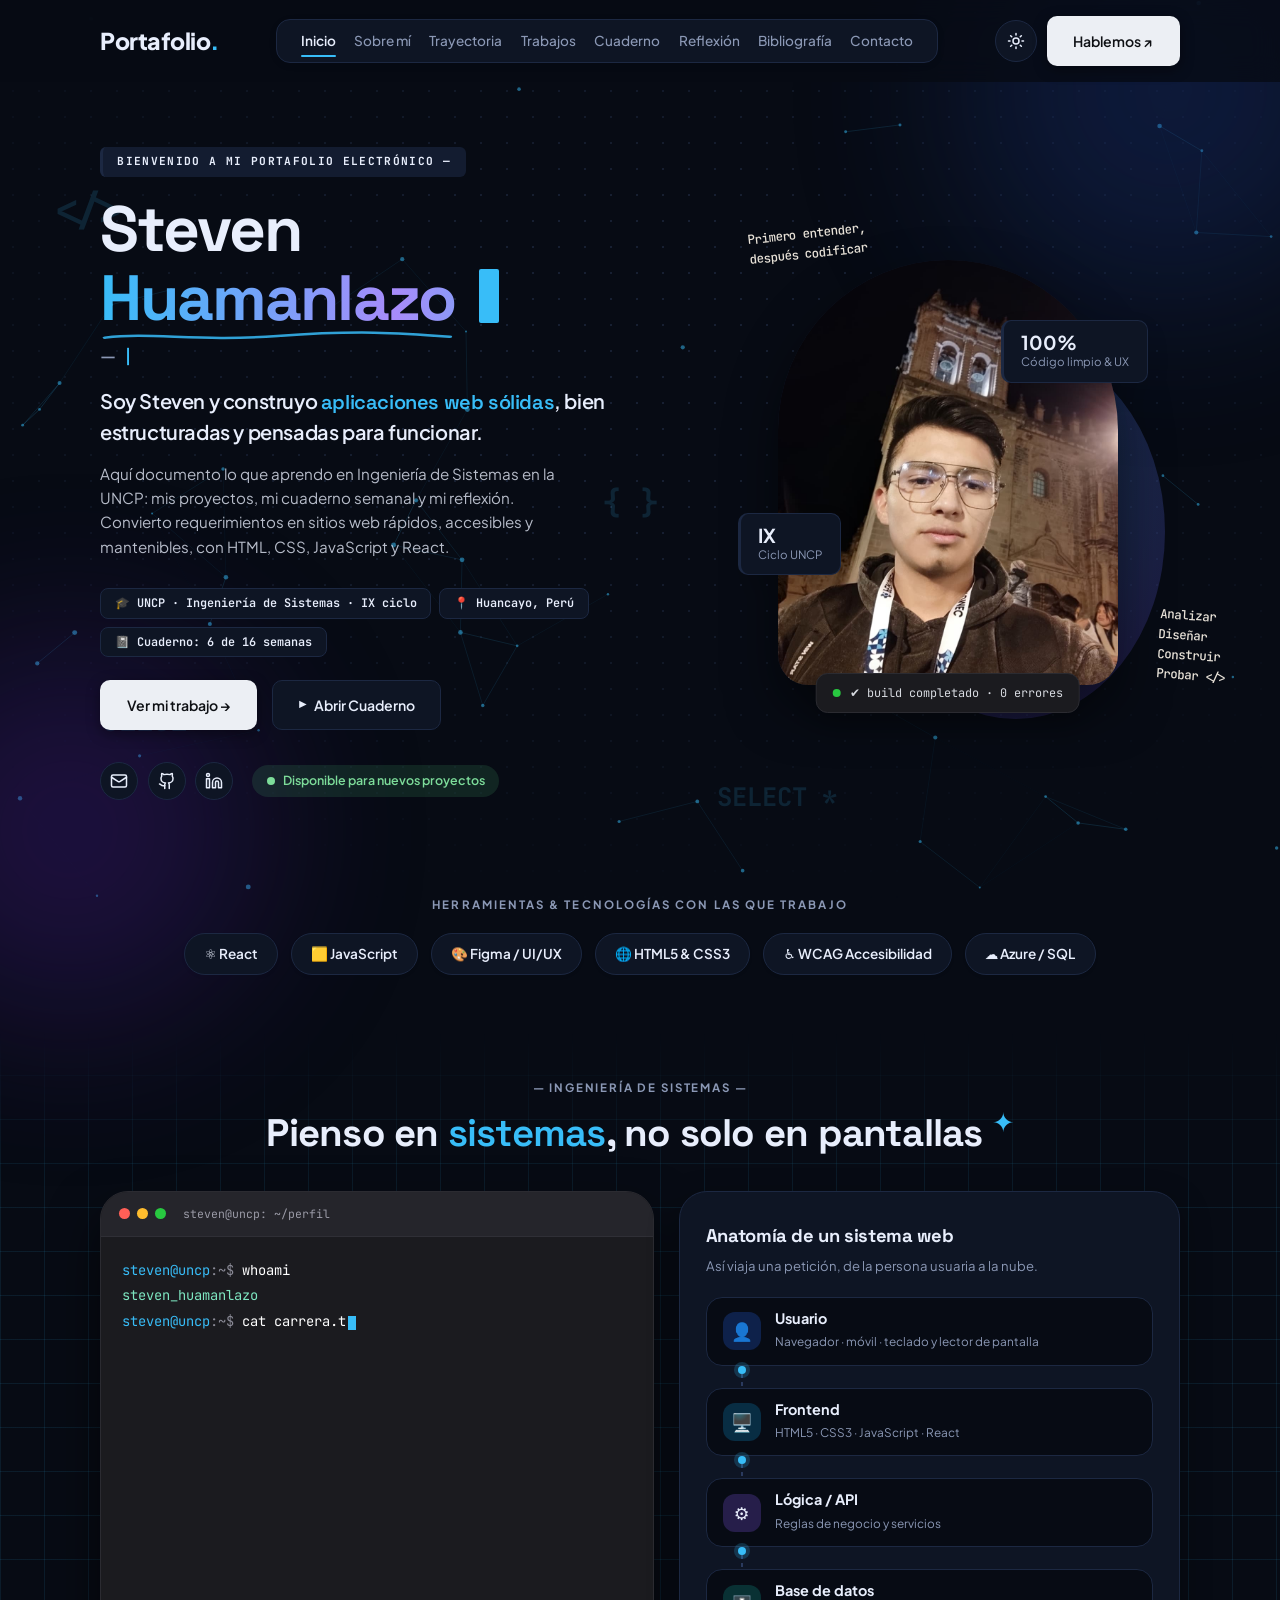
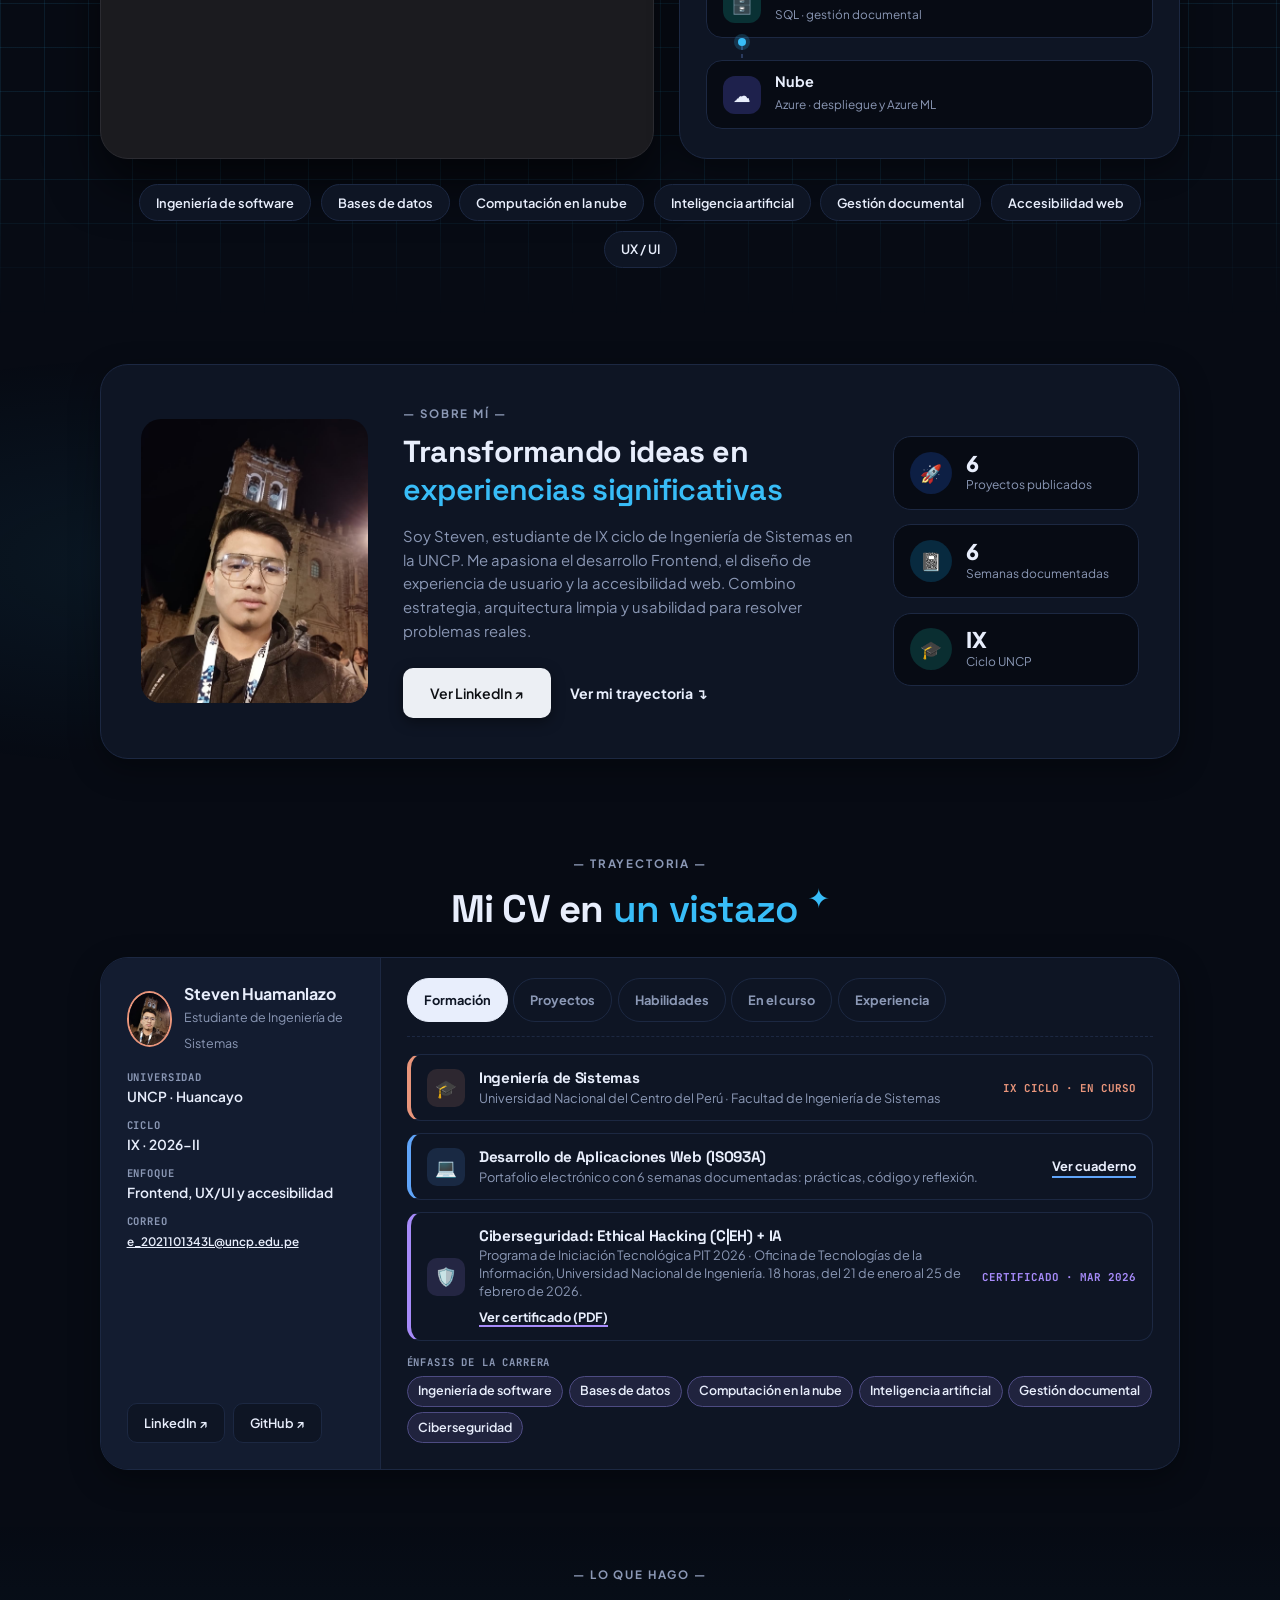
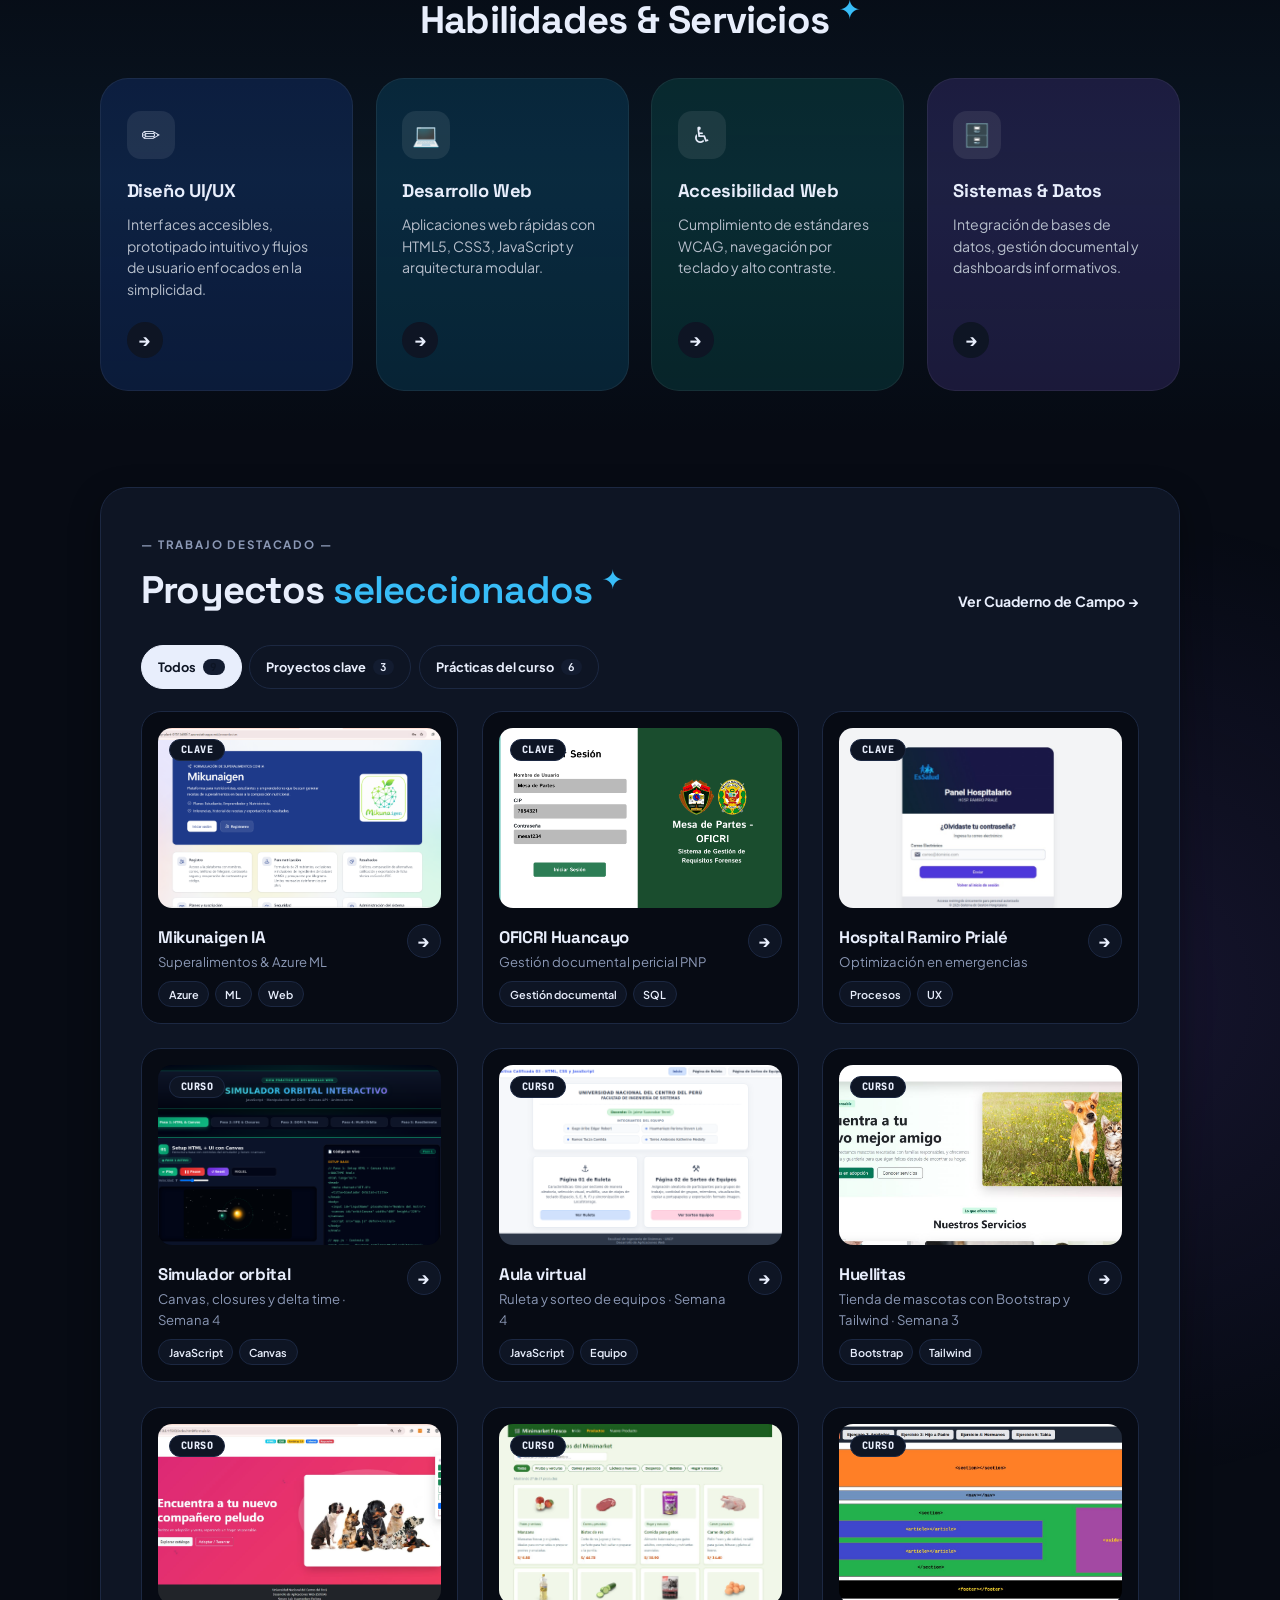
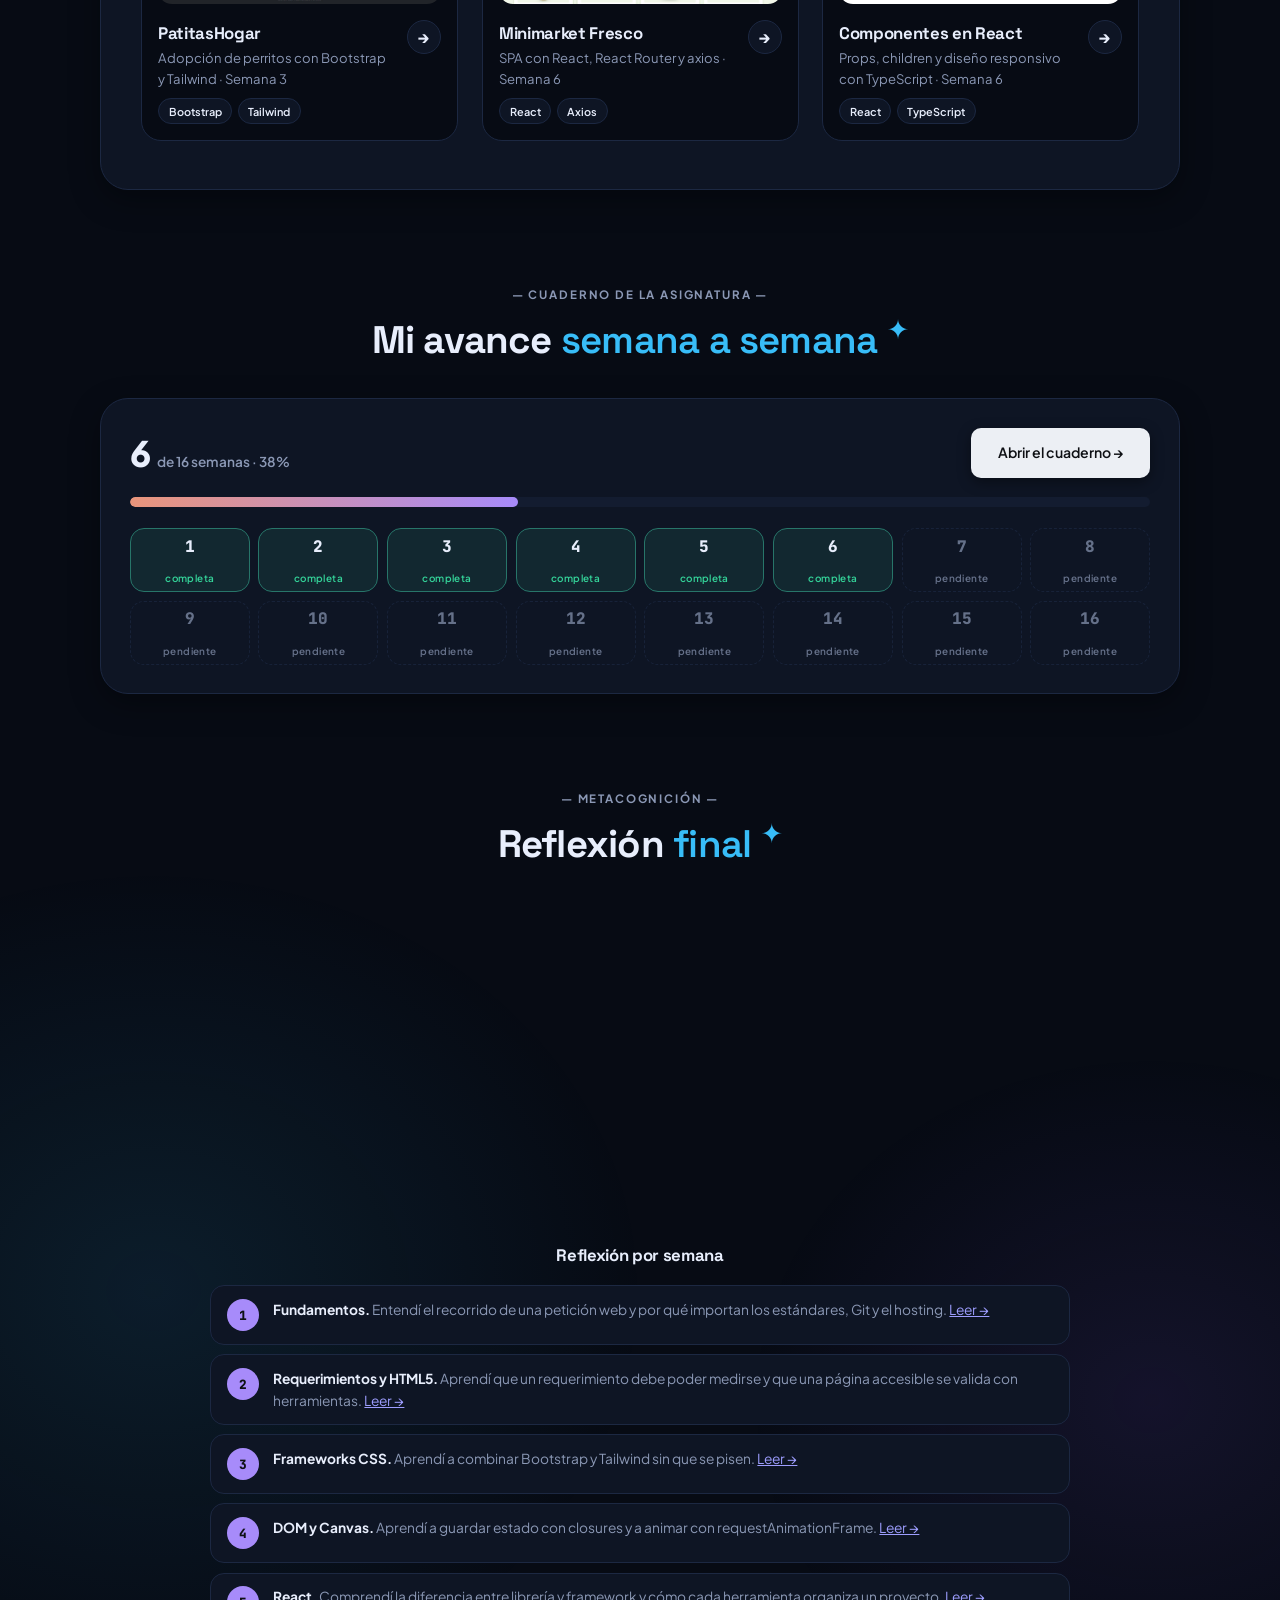
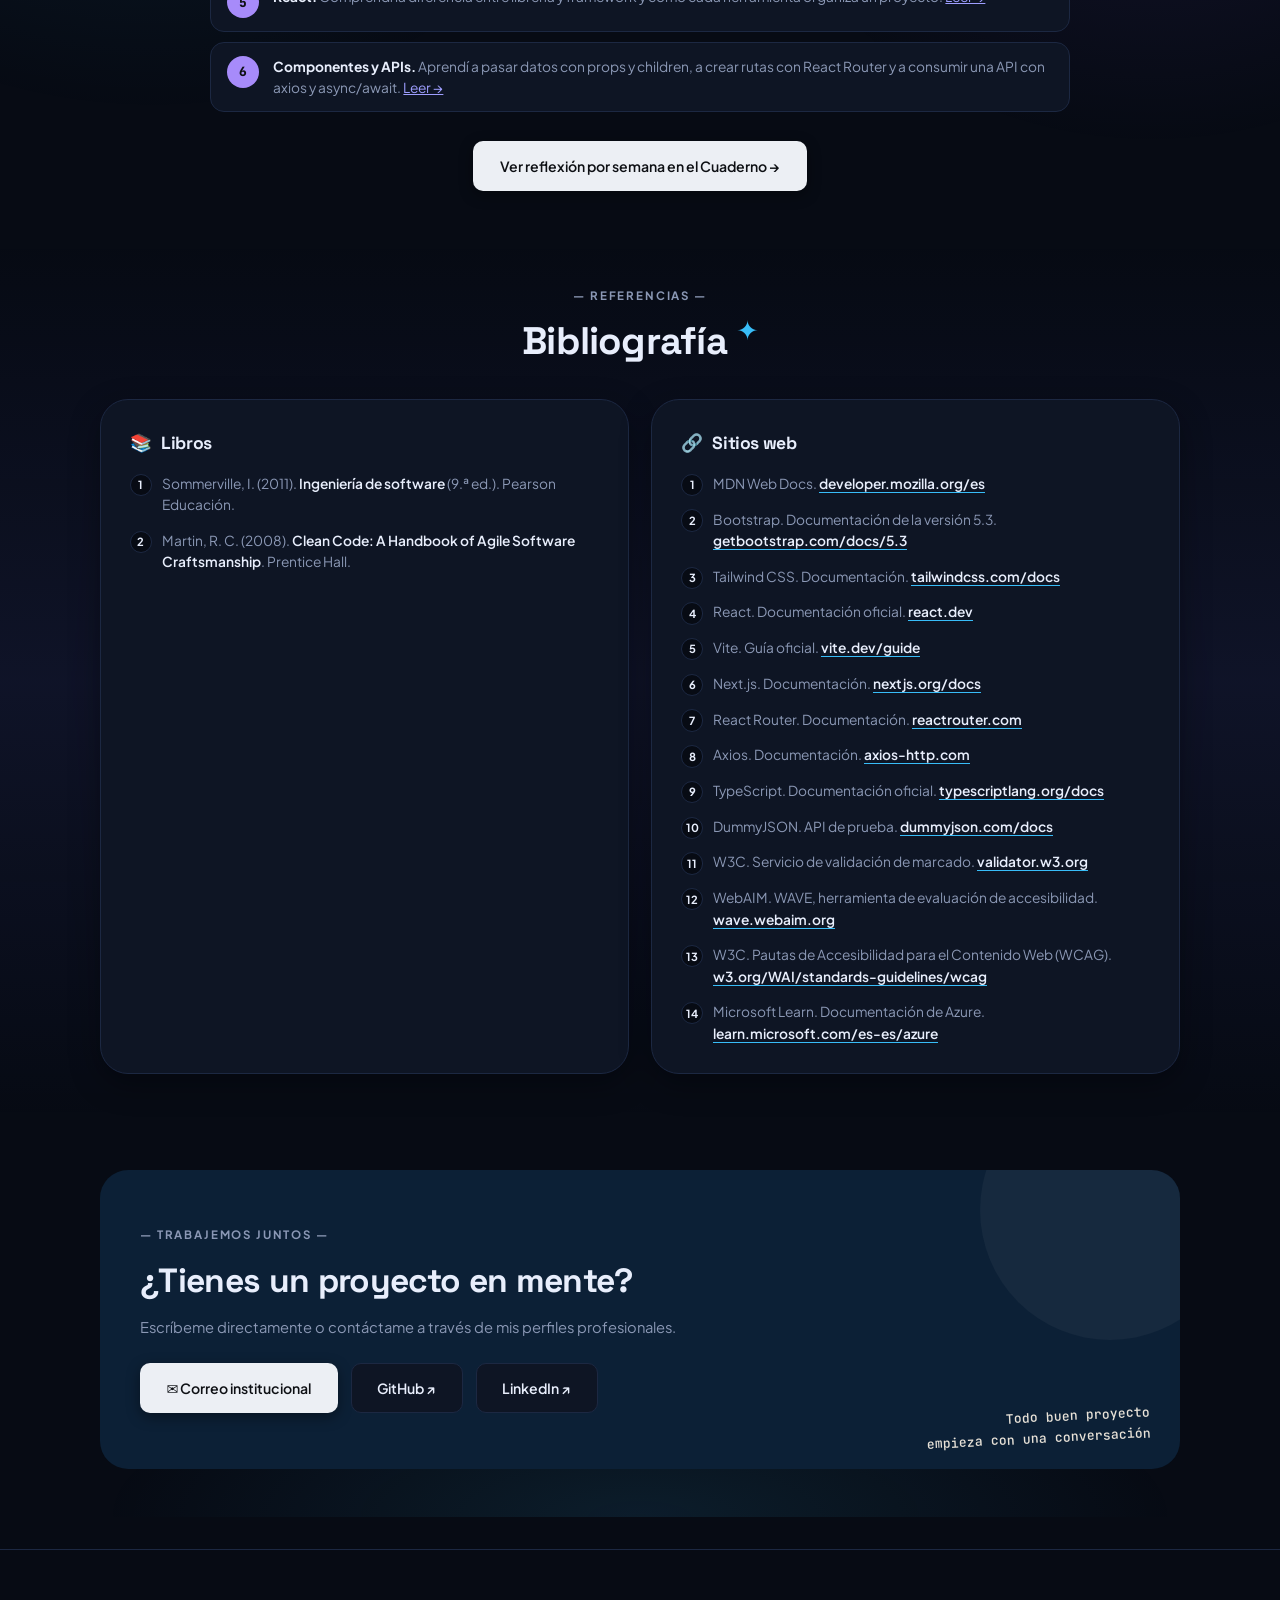
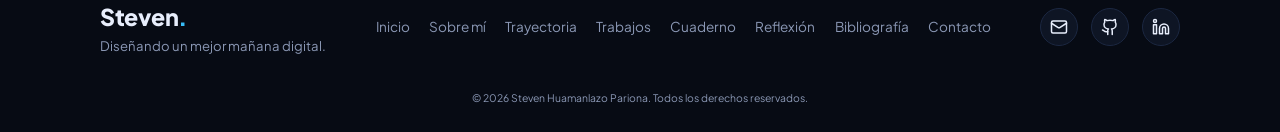
==== commit 2ddc6ecb: "feat: agregar certificado de Ciberseguridad (UNI) en Formación" ====
--- a/index.html
+++ b/index.html
@@ -304,11 +304,21 @@
                   <div><h3>Desarrollo de Aplicaciones Web (IS093A)</h3><p>Portafolio electrónico con <span data-sem-total>6</span> semanas documentadas: prácticas, código y reflexión.</p></div>
                   <a class="cv-go" href="cuaderno.html">Ver cuaderno</a>
                 </li>
+                                <li class="cv-item" style="--c: var(--pl-d)">
+                  <span class="cv-ico" aria-hidden="true">🛡️</span>
+                  <div>
+                    <h3>Ciberseguridad: Ethical Hacking (C|EH) + IA</h3>
+                    <p>Programa de Iniciación Tecnológica PIT 2026 · Oficina de Tecnologías de la Información, Universidad Nacional de Ingeniería. 18 horas, del 21 de enero al 25 de febrero de 2026.</p>
+                    <p style="margin-top:0.5rem"><a class="cv-go" href="assets/Certificado-Ciberseguridad-UNI.pdf" target="_blank" rel="noopener">Ver certificado (PDF)</a></p>
+                  </div>
+                  <span class="cv-when">CERTIFICADO · MAR 2026</span>
+                </li>
               </ul>
               <div class="cv-areas">
                 <small>Énfasis de la carrera</small>
                 <div class="cv-chips" style="--c: var(--pl-d)">
                   <span>Ingeniería de software</span><span>Bases de datos</span><span>Computación en la nube</span><span>Inteligencia artificial</span><span>Gestión documental</span>
+                  <span>Ciberseguridad</span>
                 </div>
               </div>
             </div>
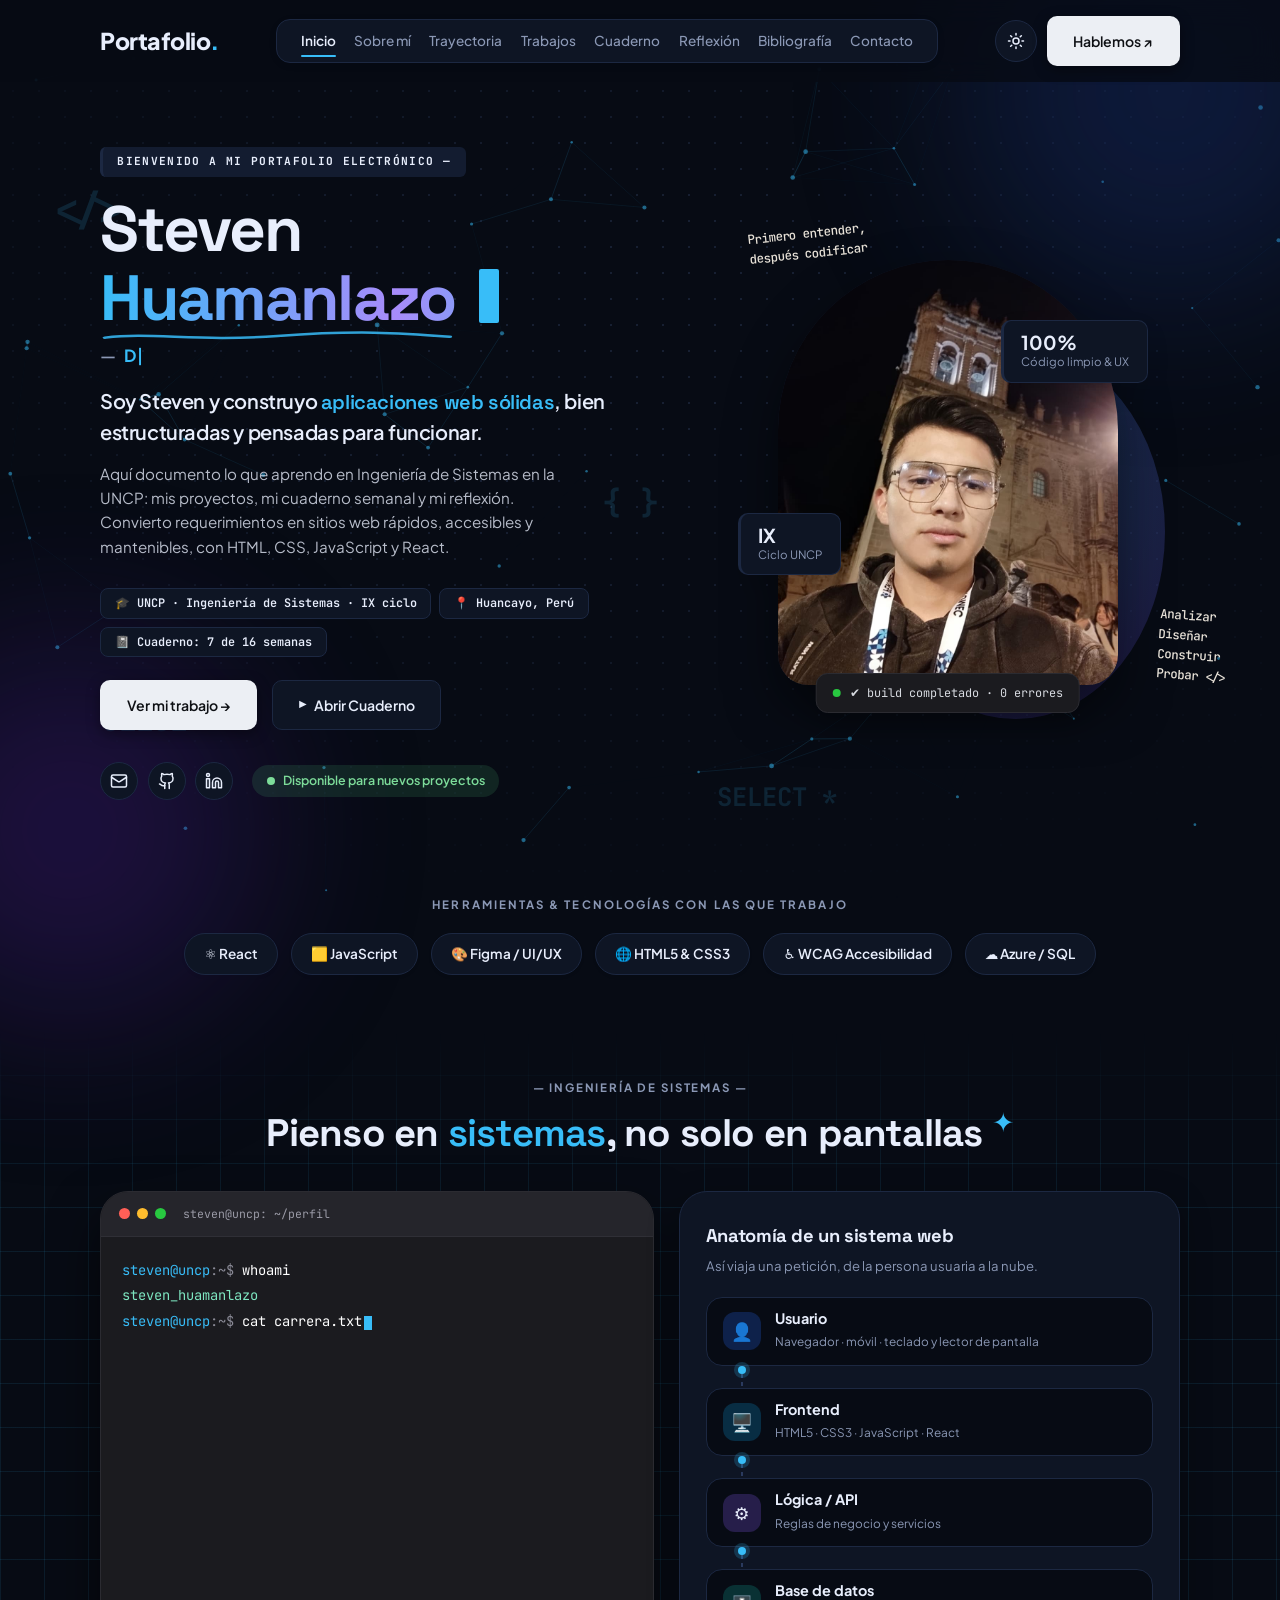
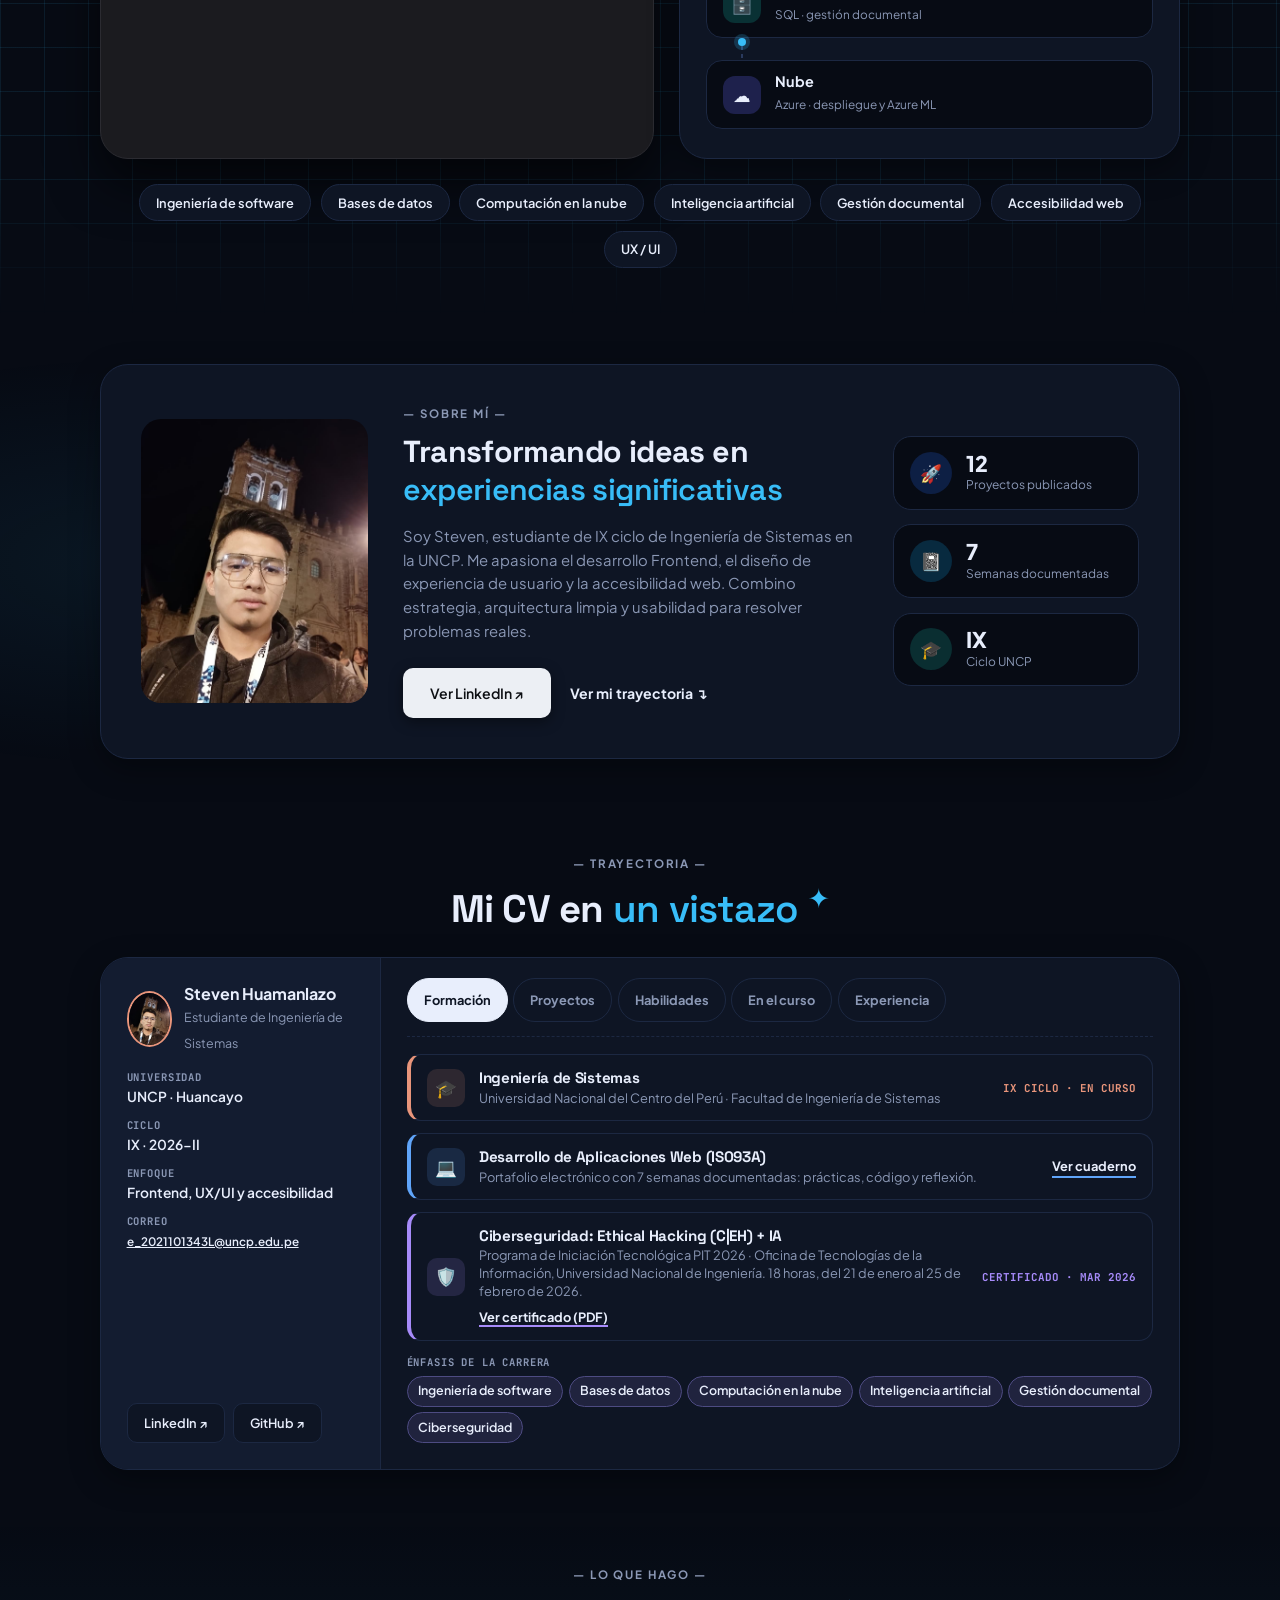
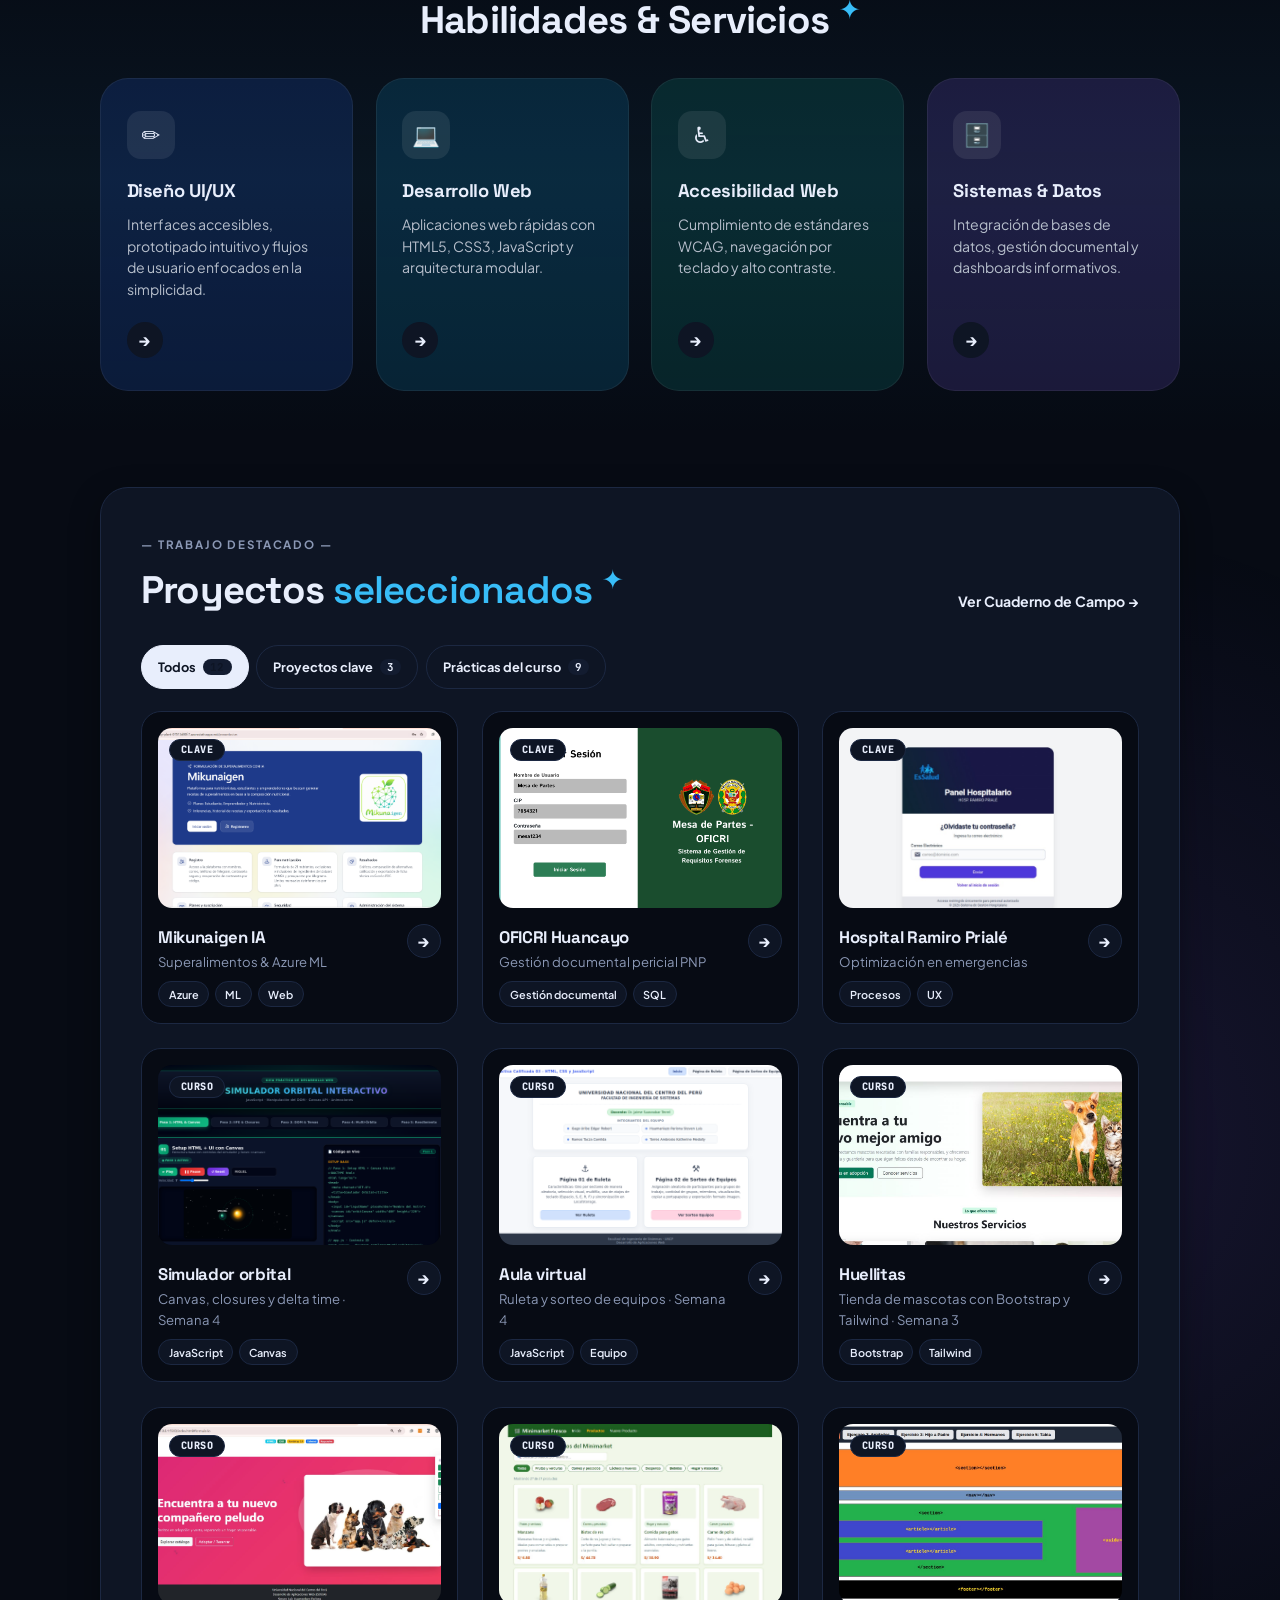
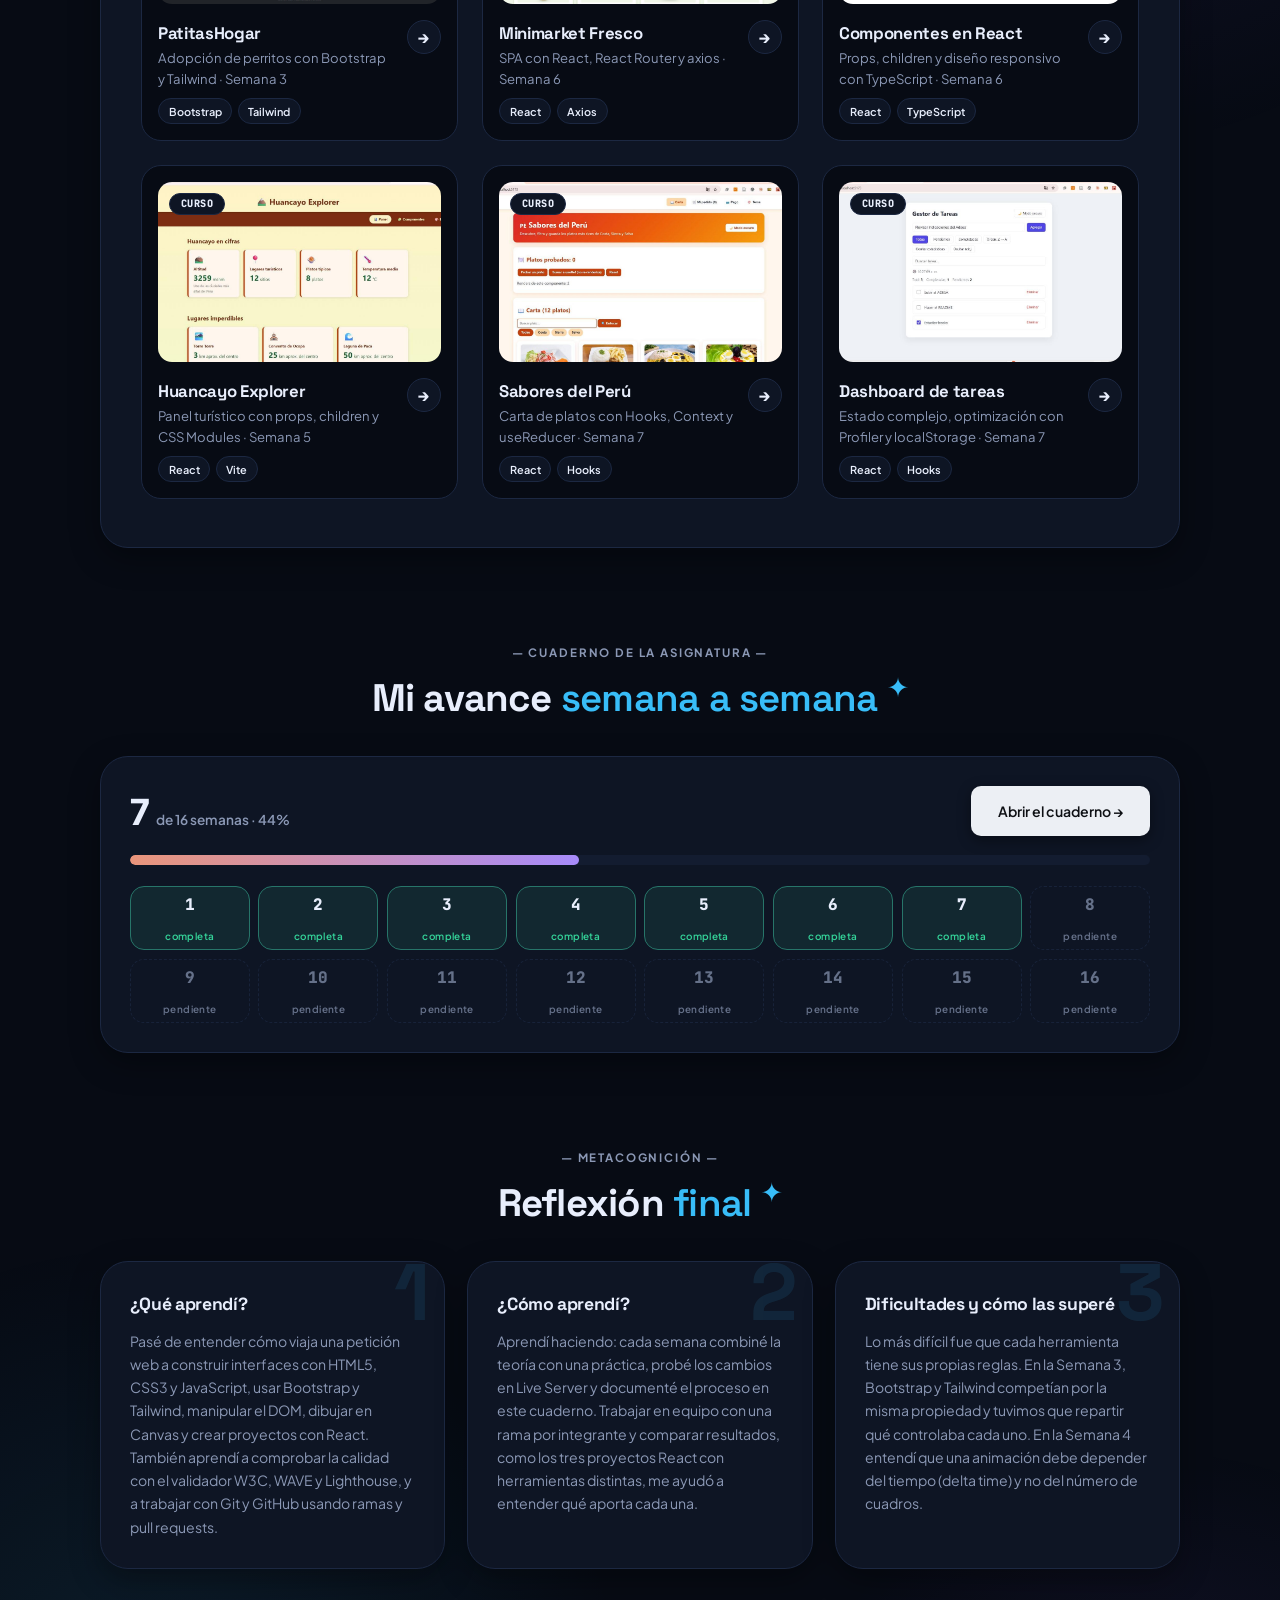
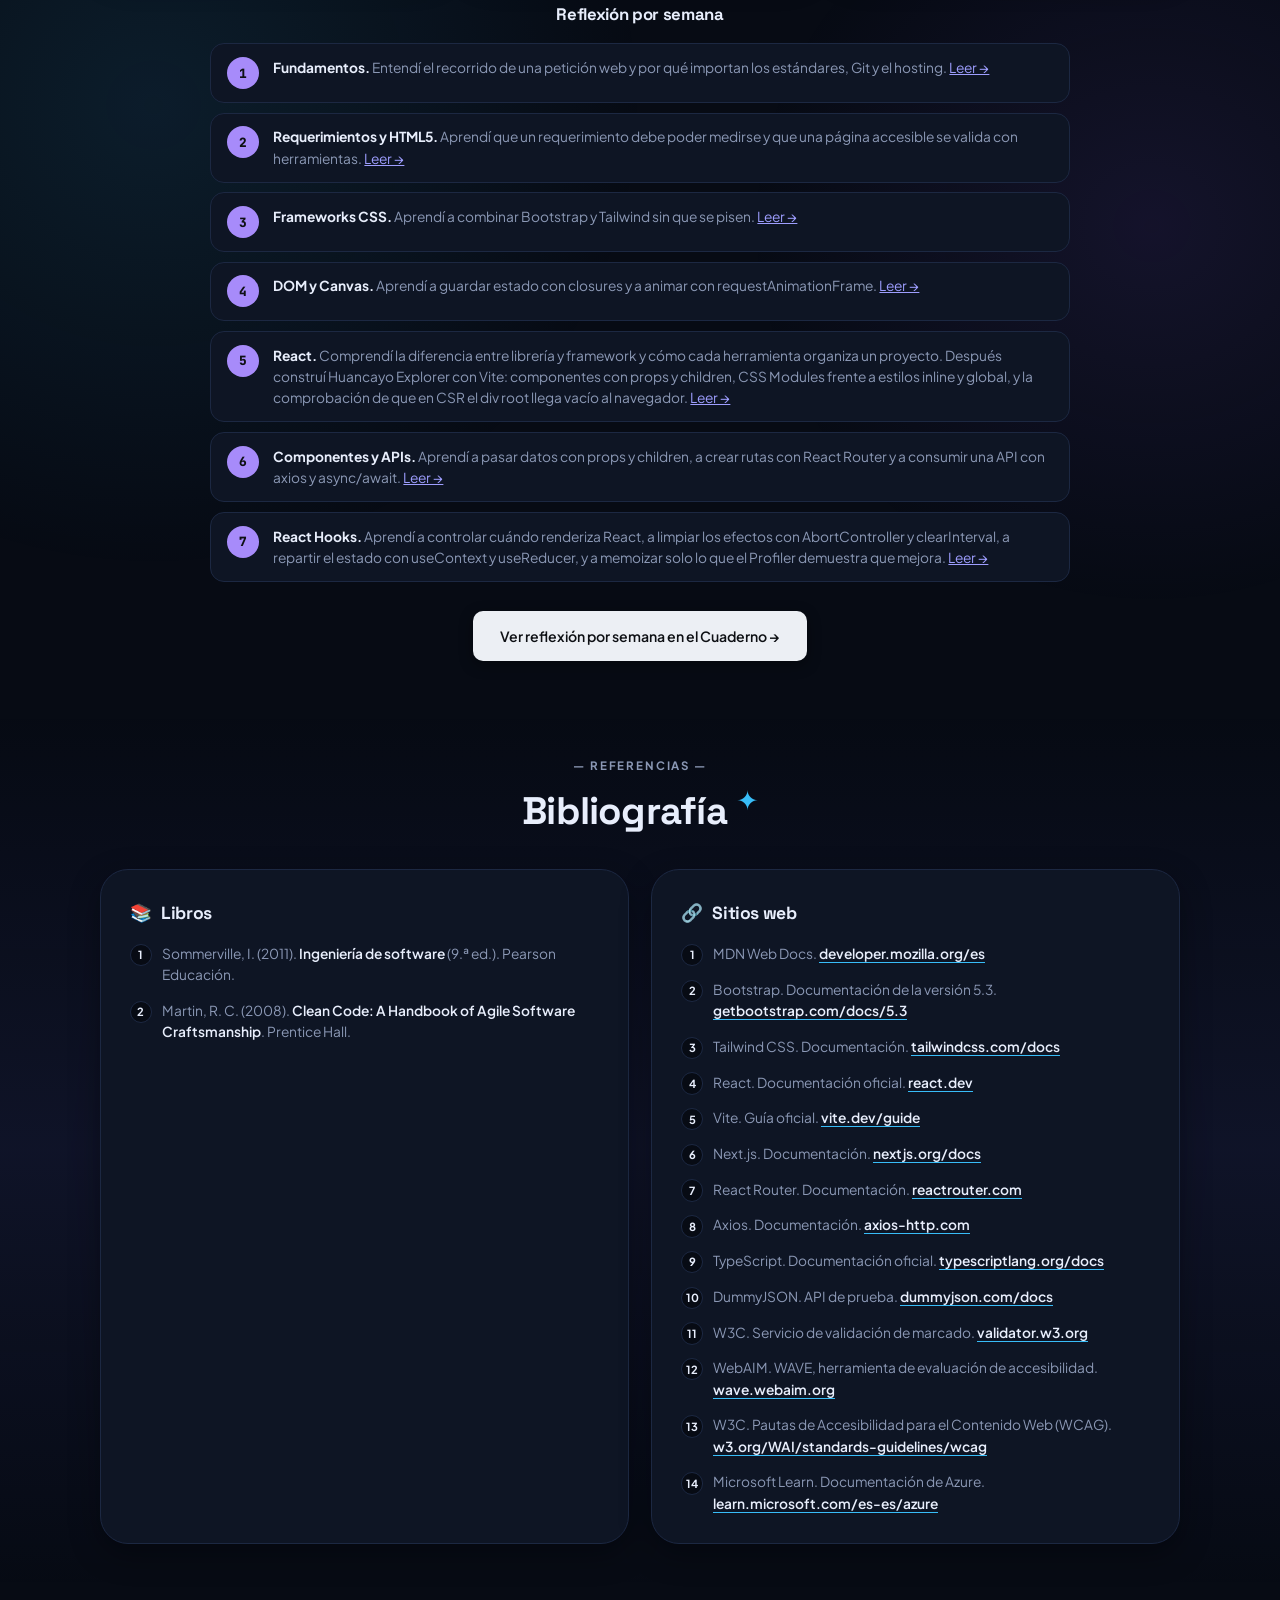
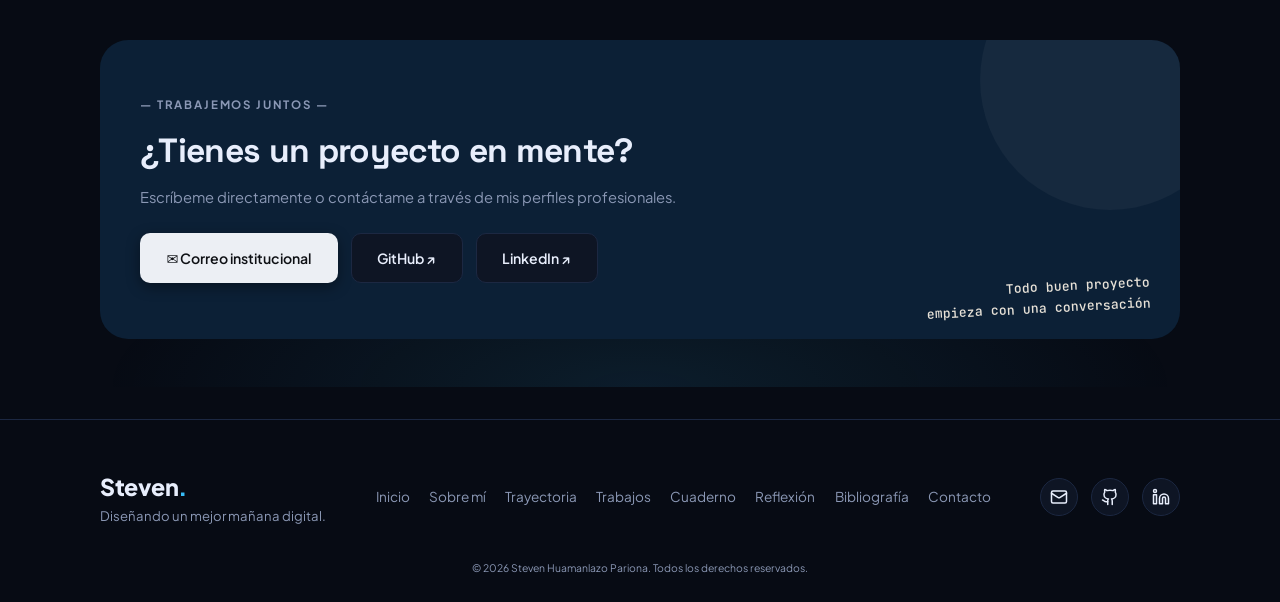
==== commit ca43d516: "feat: agregar Huancayo Explorer, Sabores del Perú y Dashboard al portafolio" ====
--- a/index.html
+++ b/index.html
@@ -102,7 +102,7 @@
           <ul class="hero-meta" aria-label="Datos breves">
             <li><span aria-hidden="true">🎓</span> UNCP · Ingeniería de Sistemas · IX ciclo</li>
             <li><span aria-hidden="true">📍</span> Huancayo, Perú</li>
-            <li><span aria-hidden="true">📓</span> Cuaderno: <span data-sem-total>6</span> de 16 semanas</li>
+            <li><span aria-hidden="true">📓</span> Cuaderno: <span data-sem-total>7</span> de 16 semanas</li>
           </ul>
 
           <div class="hero-cta-group">
@@ -235,14 +235,14 @@
                         <div class="stat-box">
               <span class="stat-icon ic-orange" aria-hidden="true">🚀</span>
               <div>
-                <div class="stat-num" data-count="6" data-suffix="">6</div>
+                <div class="stat-num" data-count="12" data-suffix="">12</div>
                 <div class="stat-label">Proyectos publicados</div>
               </div>
             </div>
             <div class="stat-box">
               <span class="stat-icon ic-blue" aria-hidden="true">📓</span>
               <div>
-                <div class="stat-num"><span data-sem-total>6</span></div>
+                <div class="stat-num"><span data-sem-total>7</span></div>
                 <div class="stat-label">Semanas documentadas</div>
               </div>
             </div>
@@ -301,7 +301,7 @@
                 </li>
                 <li class="cv-item" style="--c: var(--pl-b)">
                   <span class="cv-ico" aria-hidden="true">💻</span>
-                  <div><h3>Desarrollo de Aplicaciones Web (IS093A)</h3><p>Portafolio electrónico con <span data-sem-total>6</span> semanas documentadas: prácticas, código y reflexión.</p></div>
+                  <div><h3>Desarrollo de Aplicaciones Web (IS093A)</h3><p>Portafolio electrónico con <span data-sem-total>7</span> semanas documentadas: prácticas, código y reflexión.</p></div>
                   <a class="cv-go" href="cuaderno.html">Ver cuaderno</a>
                 </li>
                                 <li class="cv-item" style="--c: var(--pl-d)">
@@ -380,8 +380,9 @@
                 <li><a href="cuaderno.html#semana-2"><span class="wk">2</span><span><strong>Requerimientos y HTML5/CSS3</strong><small>Elicitación, página responsiva y validación</small></span><span class="ok">✓</span></a></li>
                 <li><a href="cuaderno.html#semana-3"><span class="wk">3</span><span><strong>Bootstrap y Tailwind</strong><small>Grilla, componentes y formularios</small></span><span class="ok">✓</span></a></li>
                 <li><a href="cuaderno.html#semana-4"><span class="wk">4</span><span><strong>DOM, closures y Canvas</strong><small>Ruleta, sorteo y simulador orbital</small></span><span class="ok">✓</span></a></li>
-                <li><a href="cuaderno.html#semana-5"><span class="wk">5</span><span><strong>React y su entorno</strong><small>Create React App, Vite y Next.js</small></span><span class="ok">✓</span></a></li>
+                <li><a href="cuaderno.html#semana-5"><span class="wk">5</span><span><strong>React y su entorno</strong><small>Tres proyectos con Create React App, Vite y Next.js, y Huancayo Explorer</small></span><span class="ok">✓</span></a></li>
                 <li><a href="cuaderno.html#semana-6"><span class="wk">6</span><span><strong>Componentes, routing y APIs en React</strong><small>JSX, props, React Router, axios y Minimarket Fresco</small></span><span class="ok">✓</span></a></li>
+                <li><a href="cuaderno.html#semana-7"><span class="wk">7</span><span><strong>React Hooks y estado complejo</strong><small>Examen parcial, Sabores del Perú y Dashboard de tareas</small></span><span class="ok">✓</span></a></li>
               </ol>
             </div>
           </div>
@@ -569,6 +570,48 @@
                 <a href="https://stevenhuamanlazo.github.io/lab07/" target="_blank" rel="noopener" class="project-arrow" aria-label="Abrir Componentes en React">→</a>
               </div>
             </article>
+
+            <article class="project-card" data-cat="curso">
+              <div class="project-thumb"><span class="project-kind">Curso</span>
+                <img src="assets/Sem05/s5_p2_04_app_final.jpg" alt="Captura de Huancayo Explorer, panel turístico de Huancayo hecho con React" loading="lazy" />
+              </div>
+              <div class="project-details">
+                <div>
+                  <h3>Huancayo Explorer</h3>
+                  <p>Panel turístico con props, children y CSS Modules · Semana 5</p>
+                  <div class="project-tags"><span>React</span><span>Vite</span></div>
+                </div>
+                <a href="https://stevenhuamanlazo.github.io/practica-05-react-huancayo-explorer/" target="_blank" rel="noopener" class="project-arrow" aria-label="Abrir Huancayo Explorer">→</a>
+              </div>
+            </article>
+
+            <article class="project-card" data-cat="curso">
+              <div class="project-thumb"><span class="project-kind">Curso</span>
+                <img src="assets/Sem07/s7_p2_20_final_claro.jpg" alt="Captura de Sabores del Perú, carta de platos con tema claro" loading="lazy" />
+              </div>
+              <div class="project-details">
+                <div>
+                  <h3>Sabores del Perú</h3>
+                  <p>Carta de platos con Hooks, Context y useReducer · Semana 7</p>
+                  <div class="project-tags"><span>React</span><span>Hooks</span></div>
+                </div>
+                <a href="https://stevenhuamanlazo.github.io/sabores-del-peru/" target="_blank" rel="noopener" class="project-arrow" aria-label="Abrir Sabores del Perú">→</a>
+              </div>
+            </article>
+
+            <article class="project-card" data-cat="curso">
+              <div class="project-thumb"><span class="project-kind">Curso</span>
+                <img src="assets/Sem07/s7_p3_08_dashboard_claro.jpg" alt="Captura del Dashboard de tareas con tema claro" loading="lazy" />
+              </div>
+              <div class="project-details">
+                <div>
+                  <h3>Dashboard de tareas</h3>
+                  <p>Estado complejo, optimización con Profiler y localStorage · Semana 7</p>
+                  <div class="project-tags"><span>React</span><span>Hooks</span></div>
+                </div>
+                <a href="https://github.com/stevenhuamanlazo/semana07-practica2-react-hook" target="_blank" rel="noopener" class="project-arrow" aria-label="Ver el repositorio del Dashboard de tareas">→</a>
+              </div>
+            </article>
           </div>
         </div>
       </div>
@@ -581,10 +624,10 @@
         <h2 class="section-title">Mi avance <em>semana a semana</em> <span class="spark" aria-hidden="true">✦</span></h2>
         <div class="nb-card reveal">
           <div class="nb-top">
-            <div class="nb-count"><span id="nb-done">6</span><small id="nb-total">de 16 semanas</small></div>
+            <div class="nb-count"><span id="nb-done">7</span><small id="nb-total">de 16 semanas</small></div>
             <a href="cuaderno.html" class="btn btn-black">Abrir el cuaderno →</a>
           </div>
-          <div class="nb-bar" role="progressbar" aria-label="Avance del cuaderno" aria-valuemin="0" aria-valuemax="100" aria-valuenow="38"><i></i></div>
+          <div class="nb-bar" role="progressbar" aria-label="Avance del cuaderno" aria-valuemin="0" aria-valuemax="100" aria-valuenow="44"><i></i></div>
           <div class="nb-grid" id="nb-grid"></div>
         </div>
       </div>
@@ -621,8 +664,9 @@
             <li><span class="wk">2</span><p><strong>Requerimientos y HTML5.</strong> Aprendí que un requerimiento debe poder medirse y que una página accesible se valida con herramientas. <a href="cuaderno.html#semana-2">Leer →</a></p></li>
             <li><span class="wk">3</span><p><strong>Frameworks CSS.</strong> Aprendí a combinar Bootstrap y Tailwind sin que se pisen. <a href="cuaderno.html#semana-3">Leer →</a></p></li>
             <li><span class="wk">4</span><p><strong>DOM y Canvas.</strong> Aprendí a guardar estado con closures y a animar con requestAnimationFrame. <a href="cuaderno.html#semana-4">Leer →</a></p></li>
-            <li><span class="wk">5</span><p><strong>React.</strong> Comprendí la diferencia entre librería y framework y cómo cada herramienta organiza un proyecto. <a href="cuaderno.html#semana-5">Leer →</a></p></li>
+            <li><span class="wk">5</span><p><strong>React.</strong> Comprendí la diferencia entre librería y framework y cómo cada herramienta organiza un proyecto. Después construí Huancayo Explorer con Vite: componentes con props y children, CSS Modules frente a estilos inline y global, y la comprobación de que en CSR el div root llega vacío al navegador. <a href="cuaderno.html#semana-5">Leer →</a></p></li>
             <li><span class="wk">6</span><p><strong>Componentes y APIs.</strong> Aprendí a pasar datos con props y children, a crear rutas con React Router y a consumir una API con axios y async/await. <a href="cuaderno.html#semana-6">Leer →</a></p></li>
+            <li><span class="wk">7</span><p><strong>React Hooks.</strong> Aprendí a controlar cuándo renderiza React, a limpiar los efectos con AbortController y clearInterval, a repartir el estado con useContext y useReducer, y a memoizar solo lo que el Profiler demuestra que mejora. <a href="cuaderno.html#semana-7">Leer →</a></p></li>
           </ol>
         </div>
 
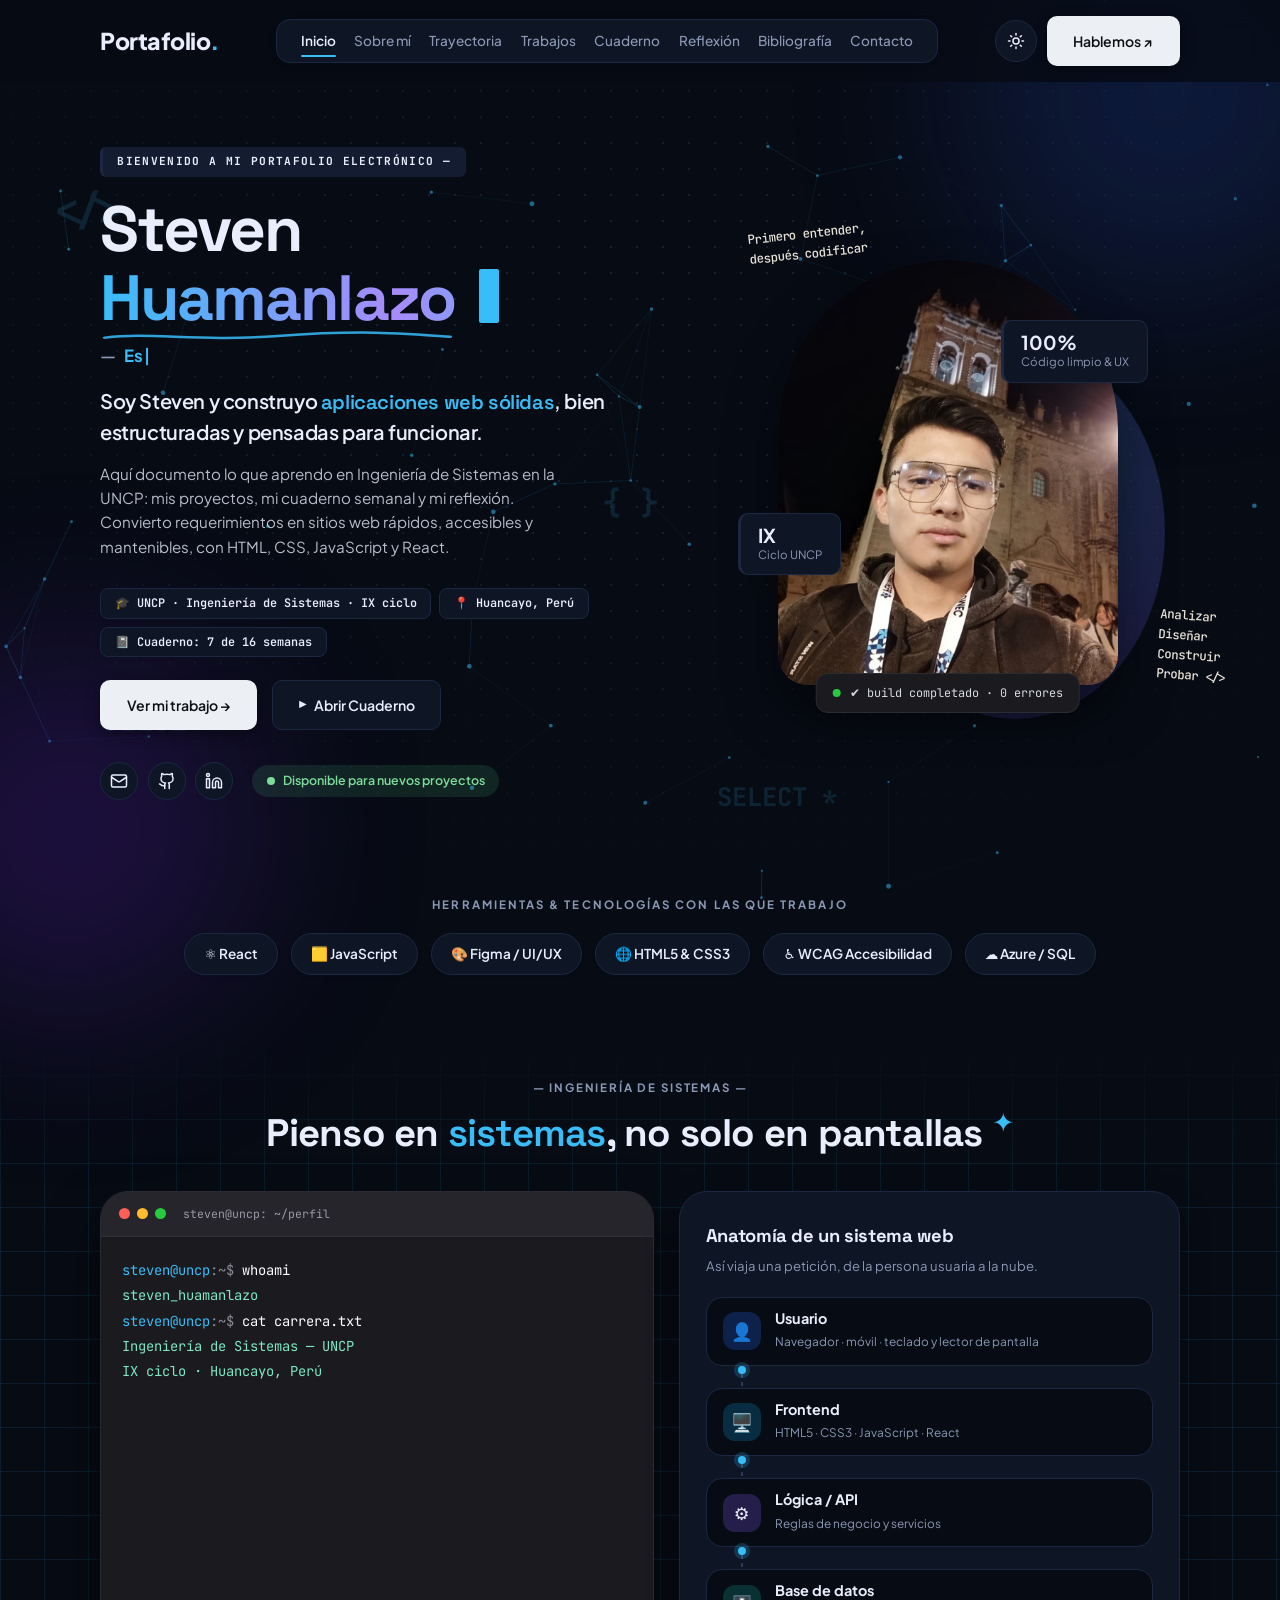
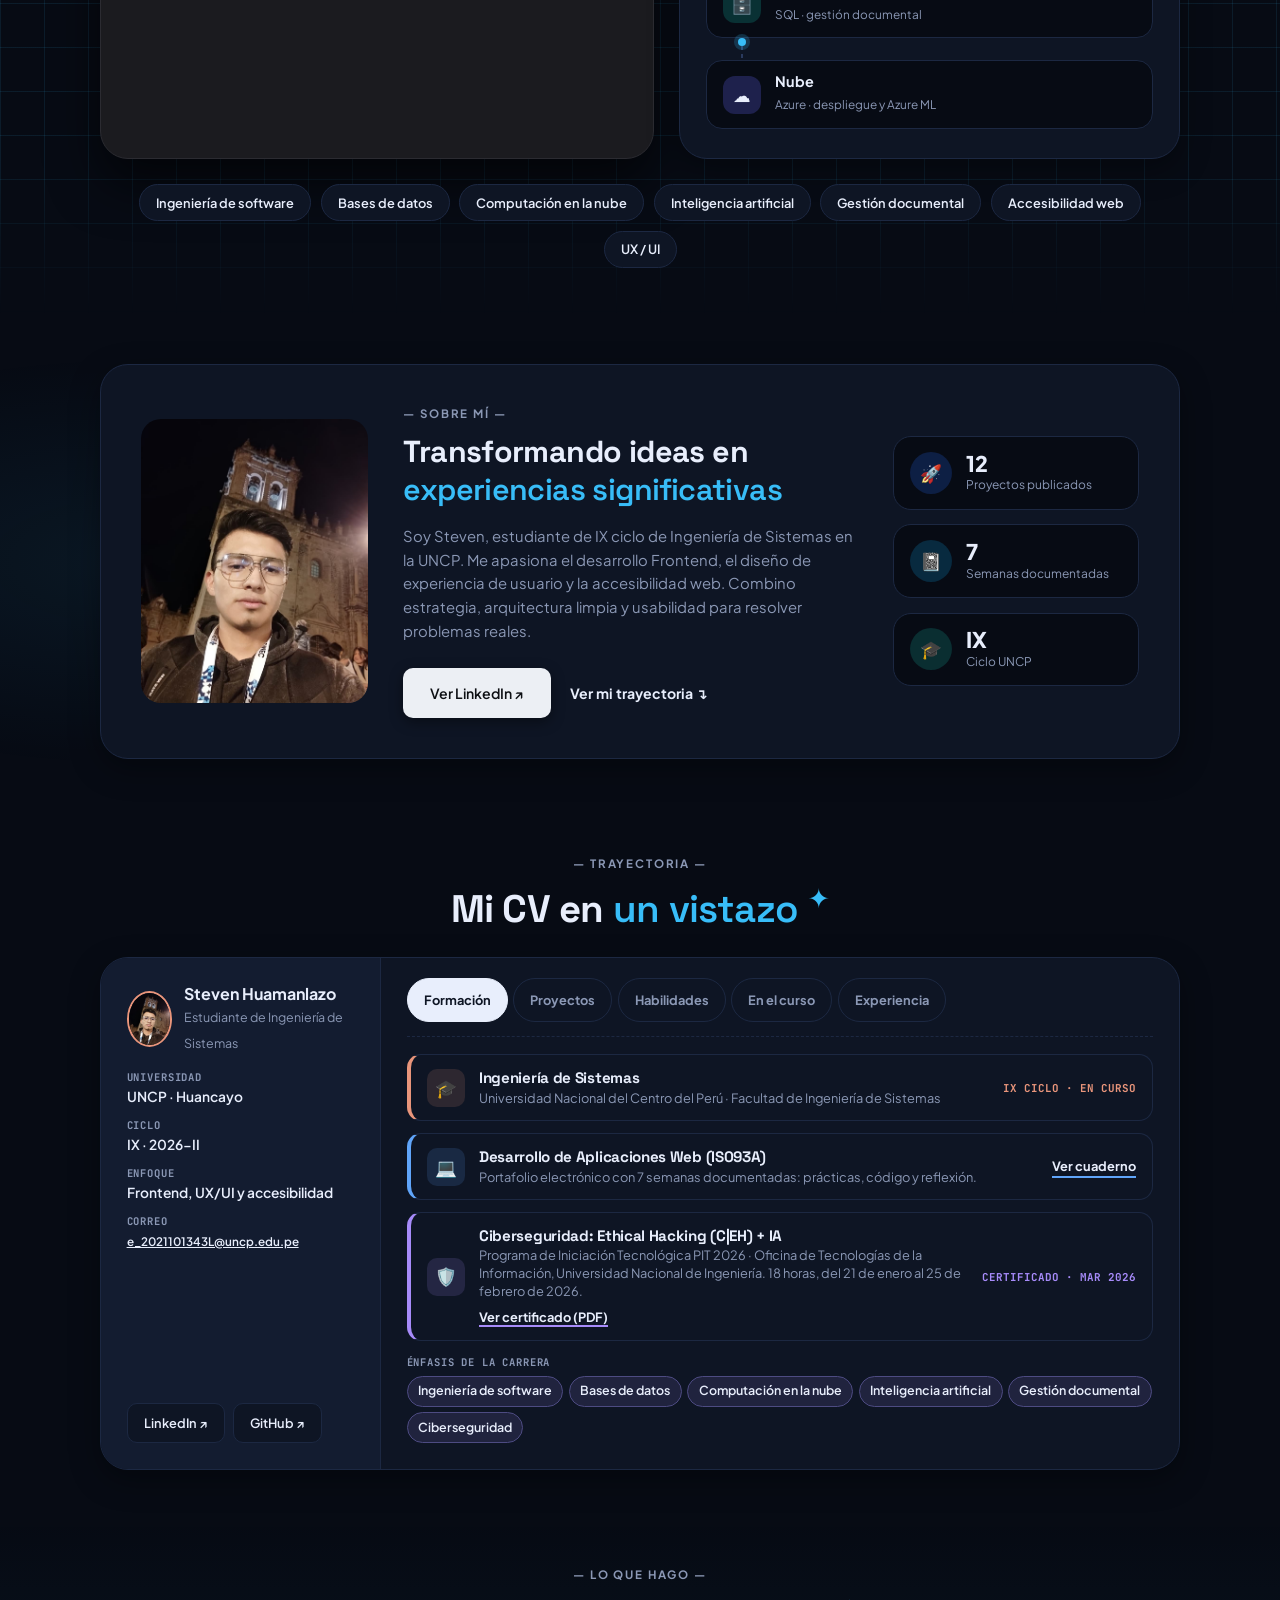
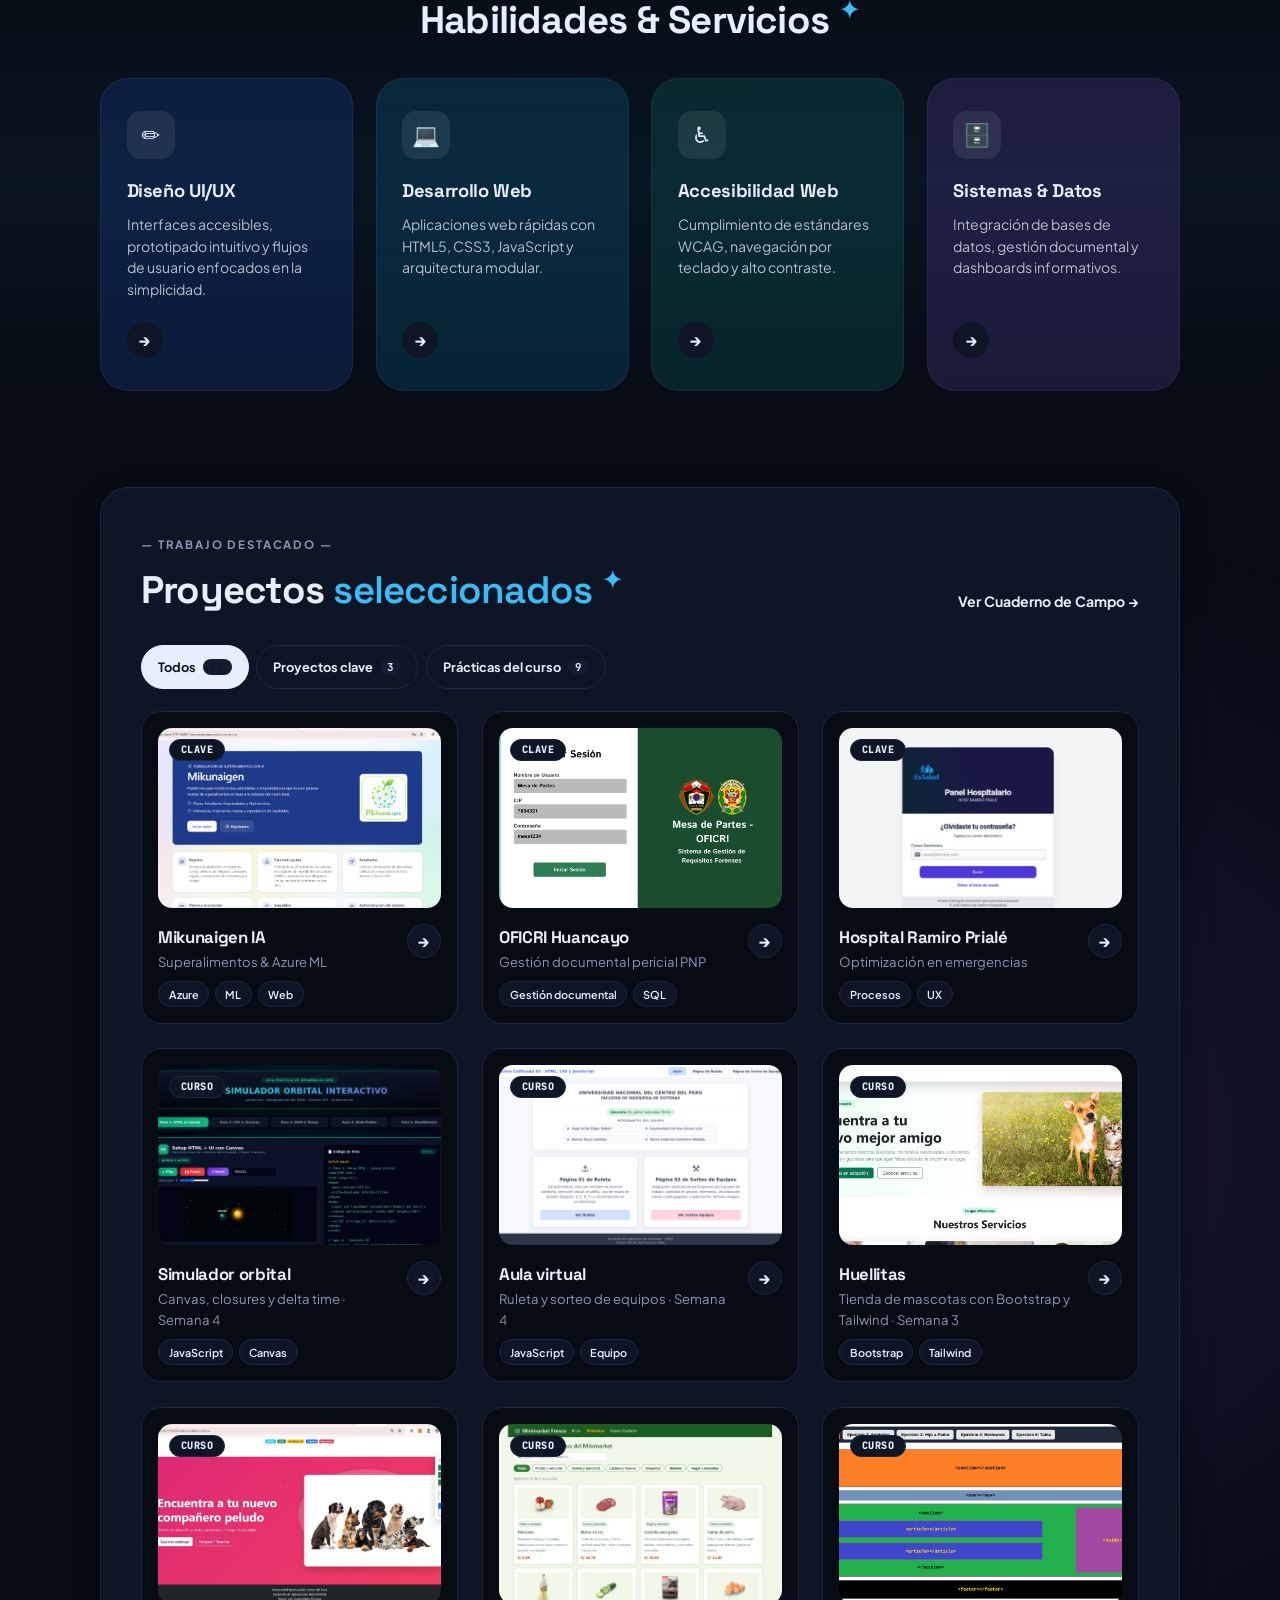
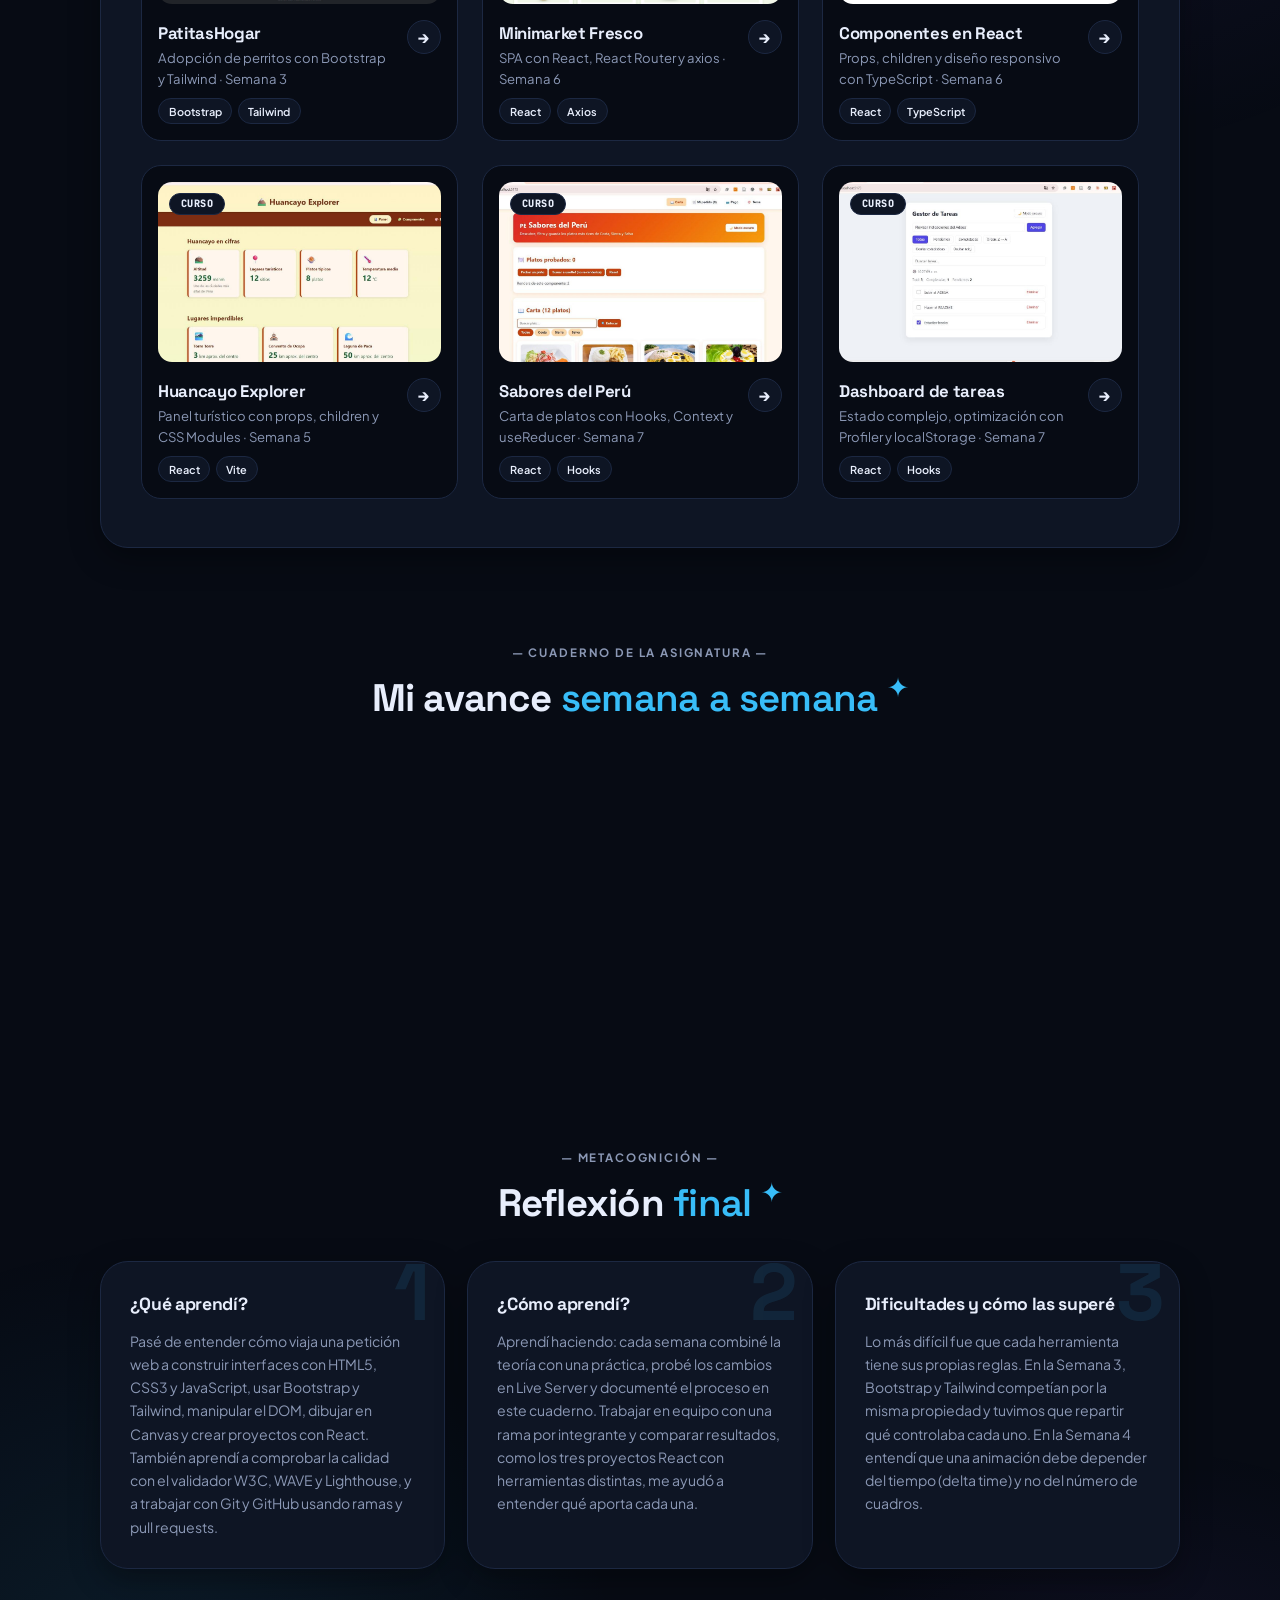
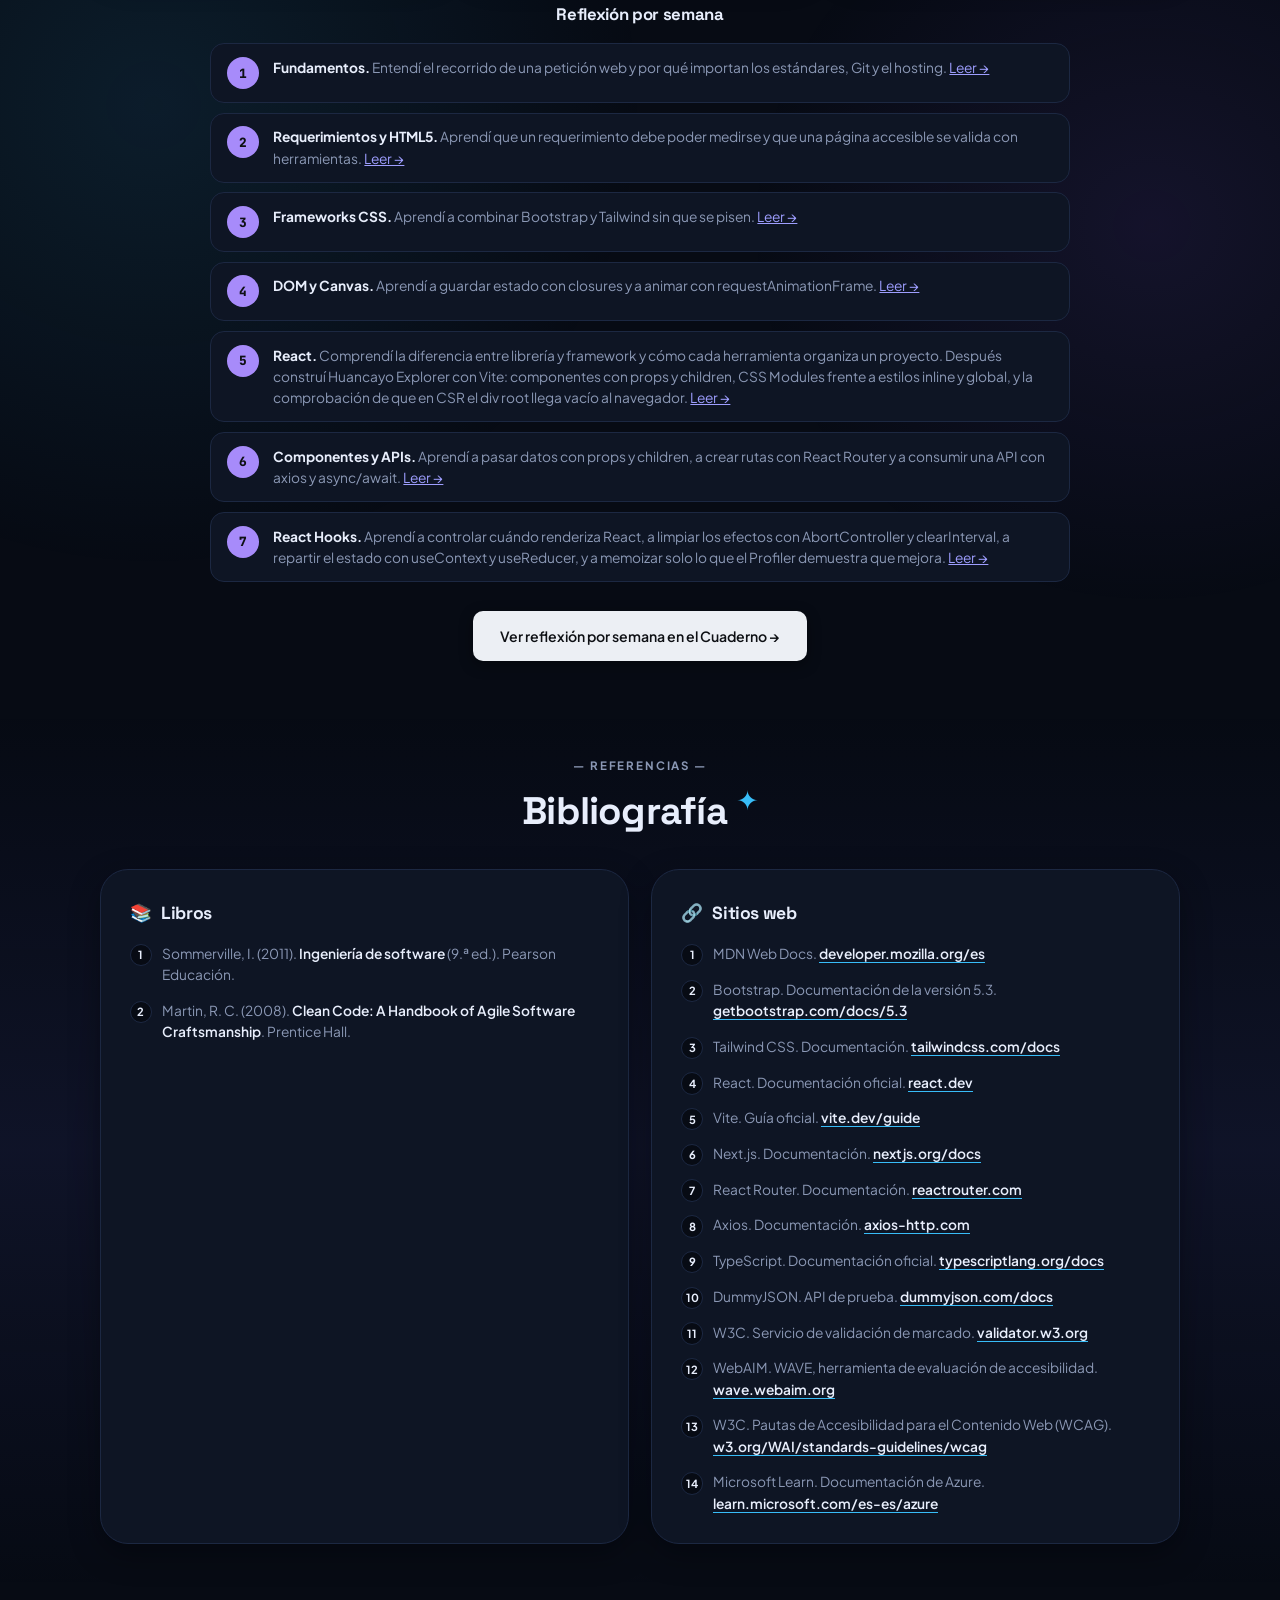
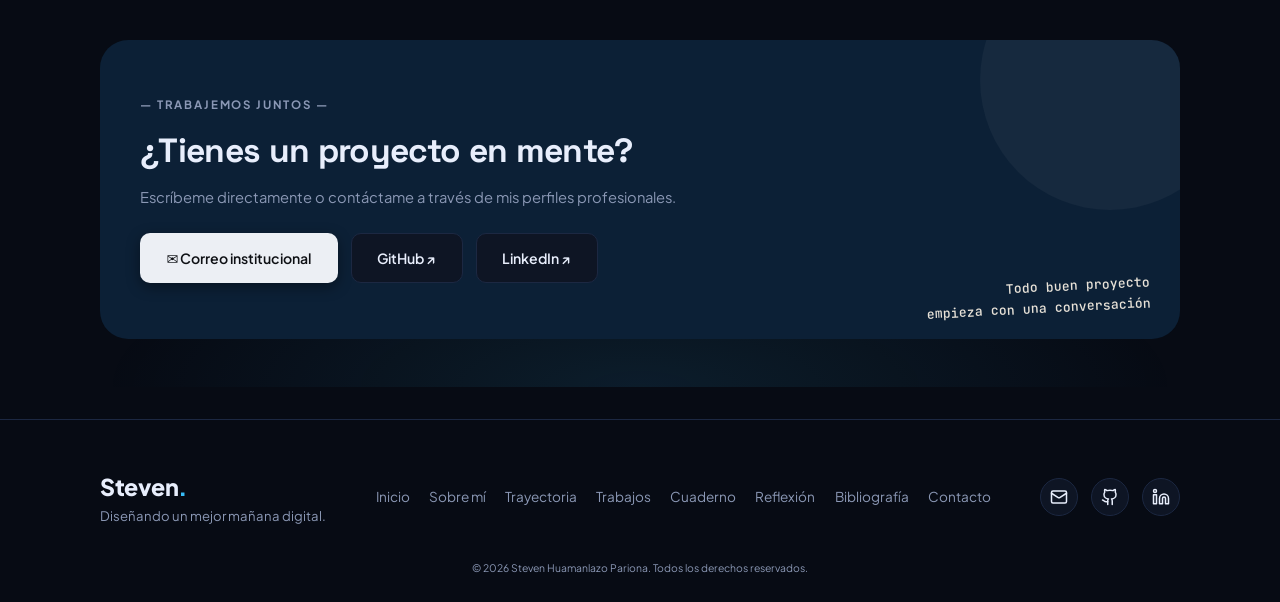
==== commit 6ab97ec7: "feat(proyectos): enlazar la demo del Dashboard de tareas" ====
--- a/index.html
+++ b/index.html
@@ -609,7 +609,7 @@
                   <p>Estado complejo, optimización con Profiler y localStorage · Semana 7</p>
                   <div class="project-tags"><span>React</span><span>Hooks</span></div>
                 </div>
-                <a href="https://github.com/stevenhuamanlazo/semana07-practica2-react-hook" target="_blank" rel="noopener" class="project-arrow" aria-label="Ver el repositorio del Dashboard de tareas">→</a>
+                                <a href="https://stevenhuamanlazo.github.io/semana07-practica2-react-hook/" target="_blank" rel="noopener" class="project-arrow" aria-label="Abrir el Dashboard de tareas">→</a>
               </div>
             </article>
           </div>
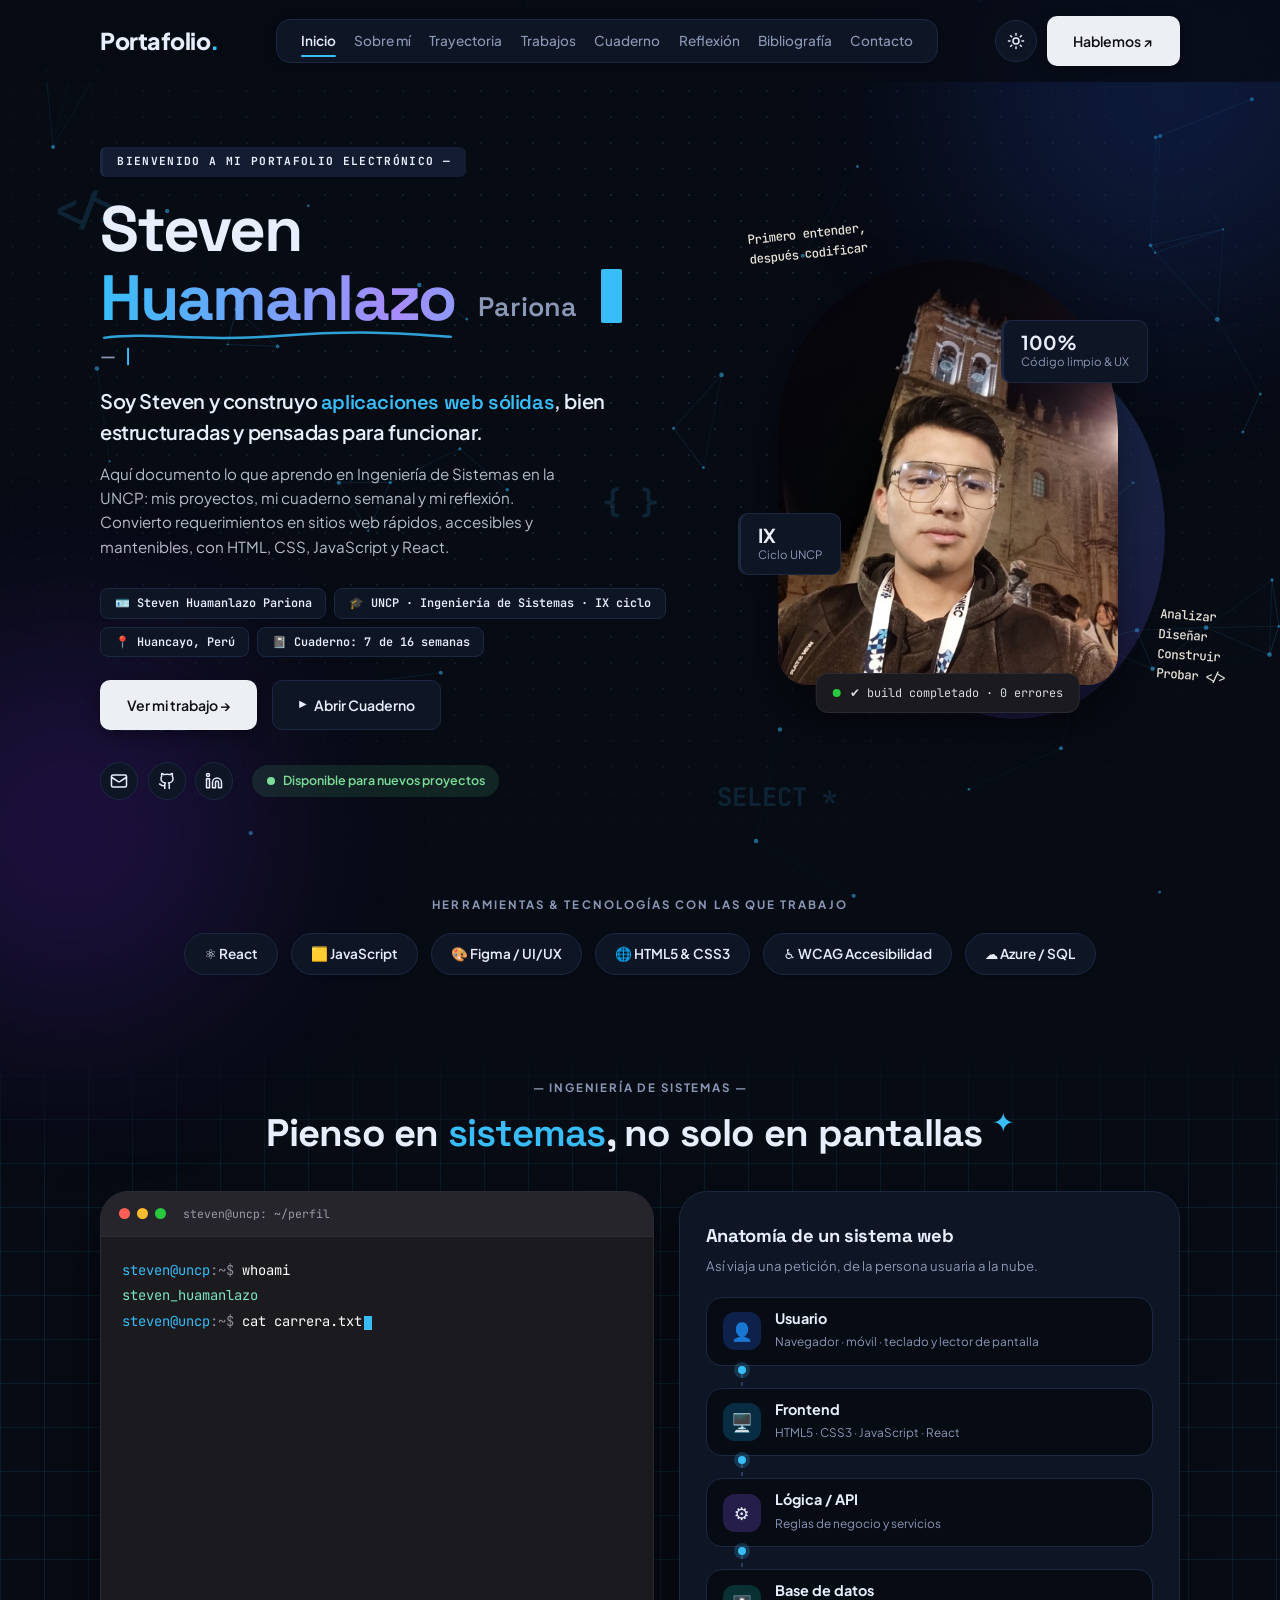
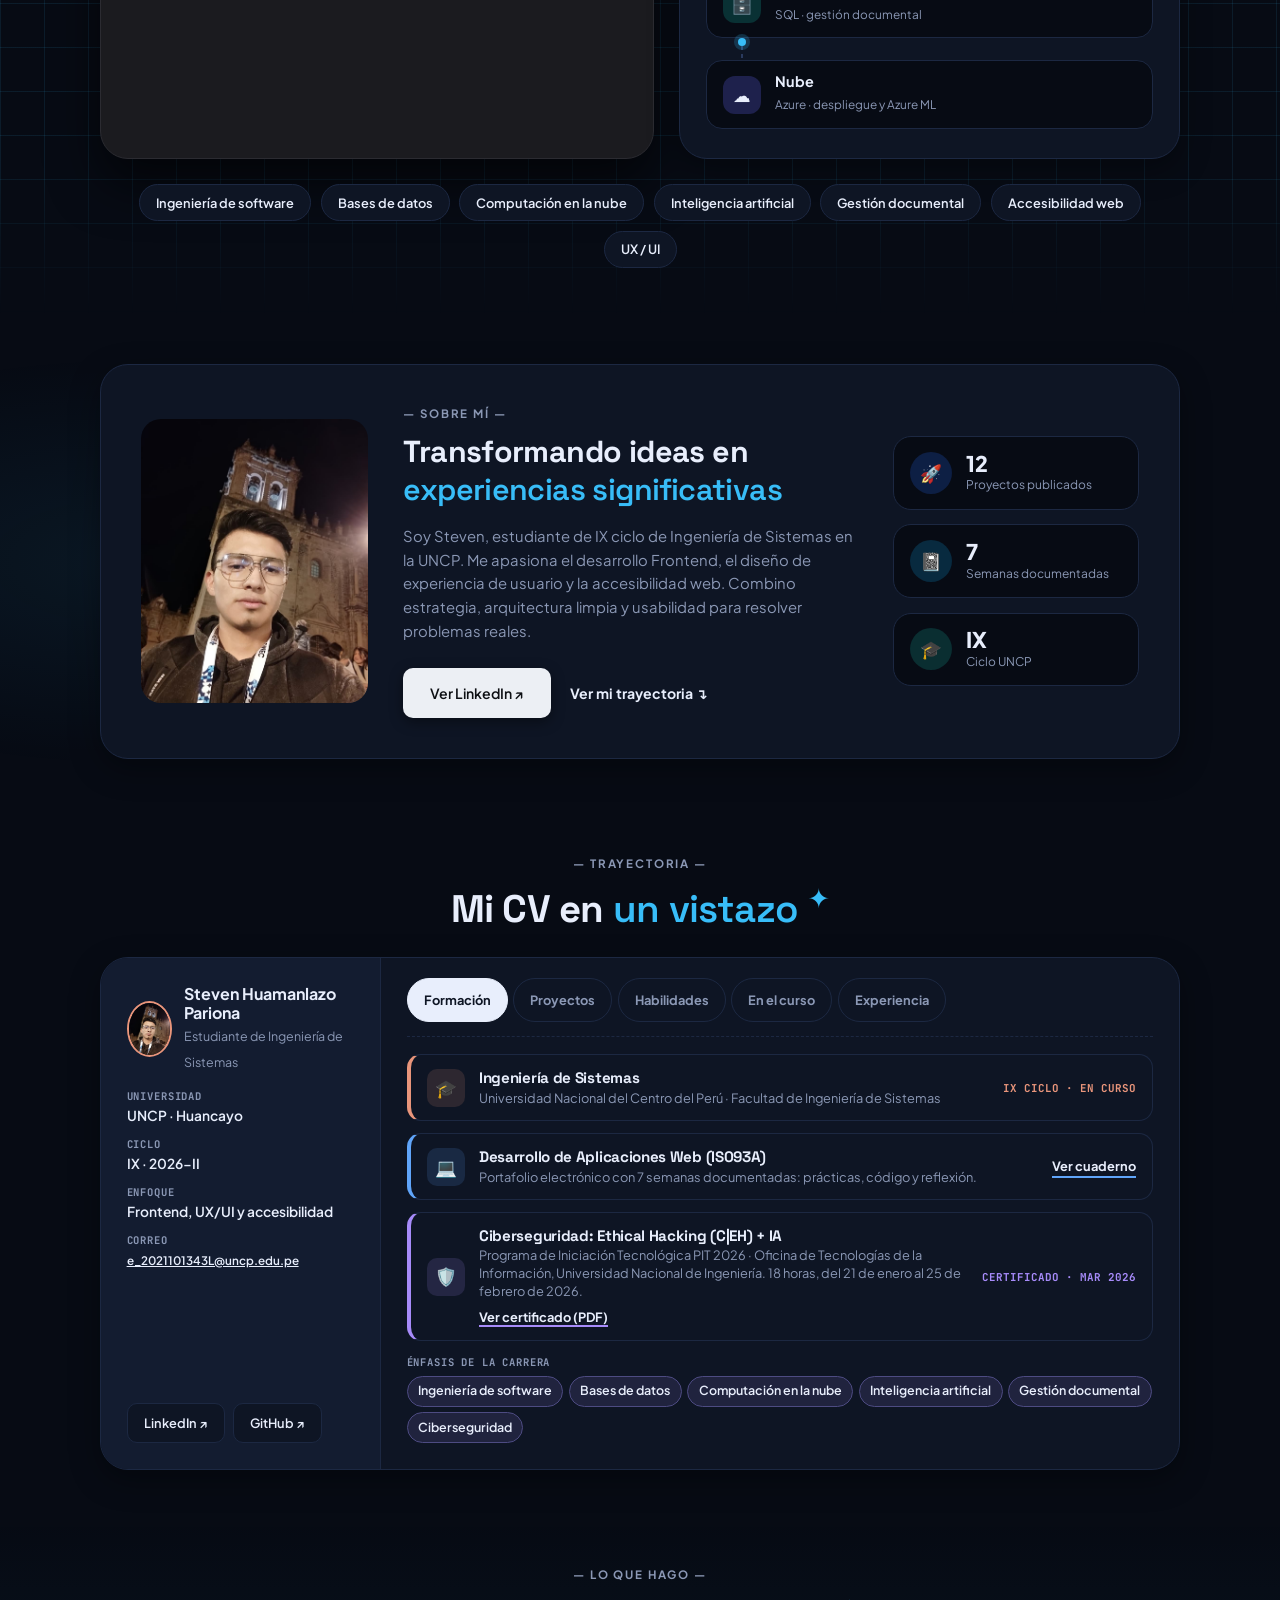
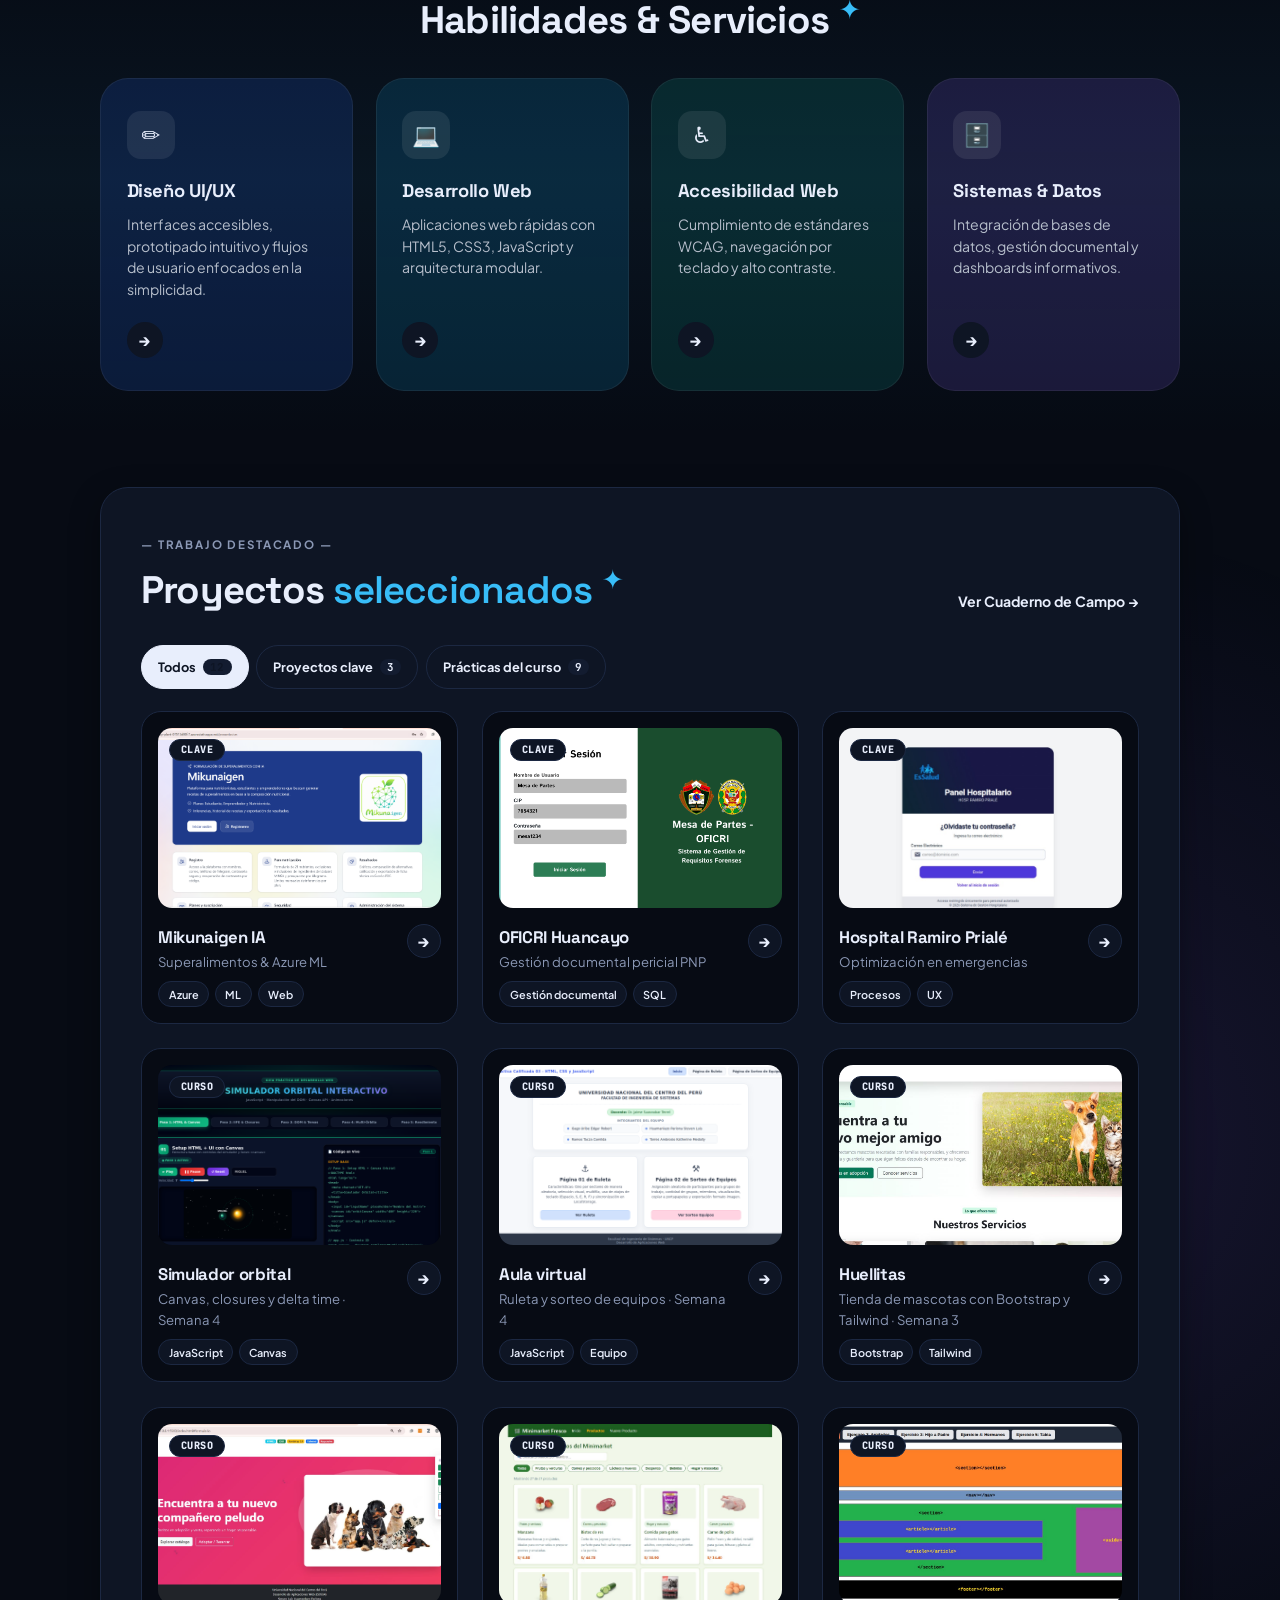
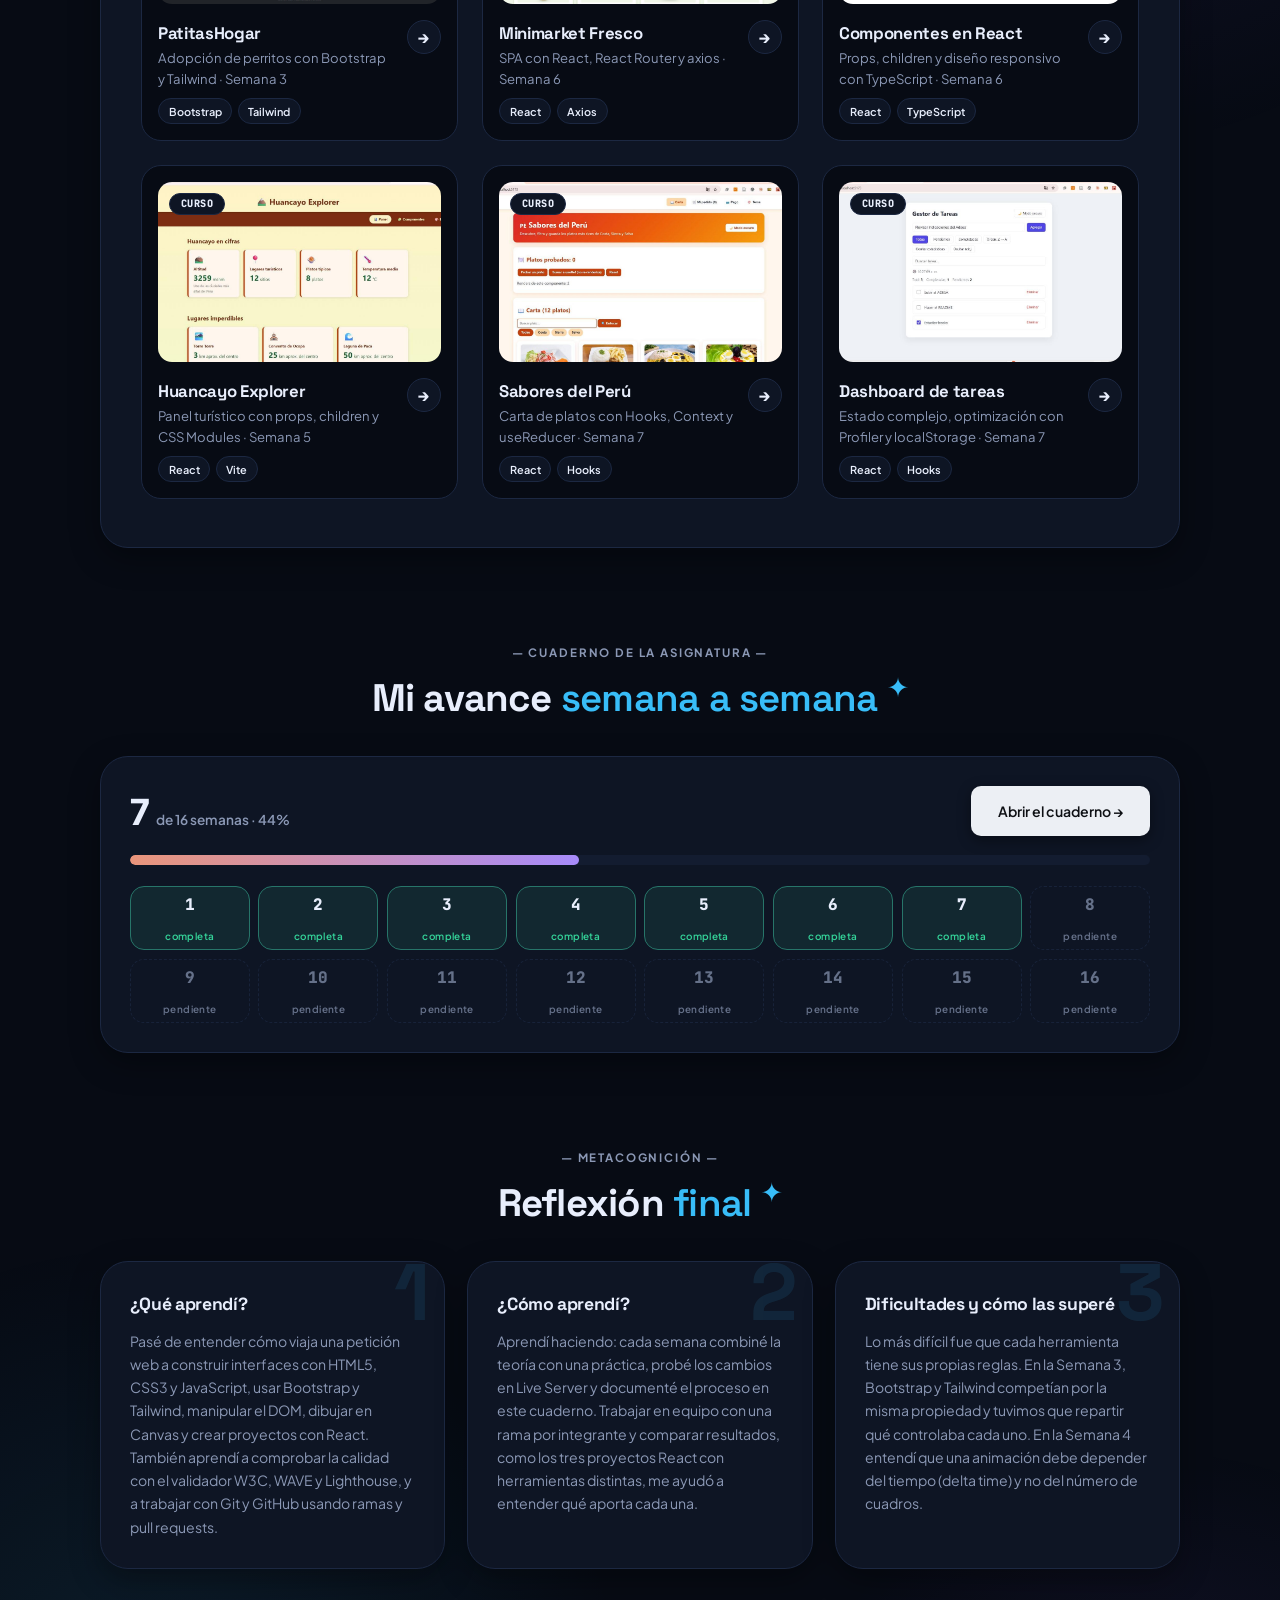
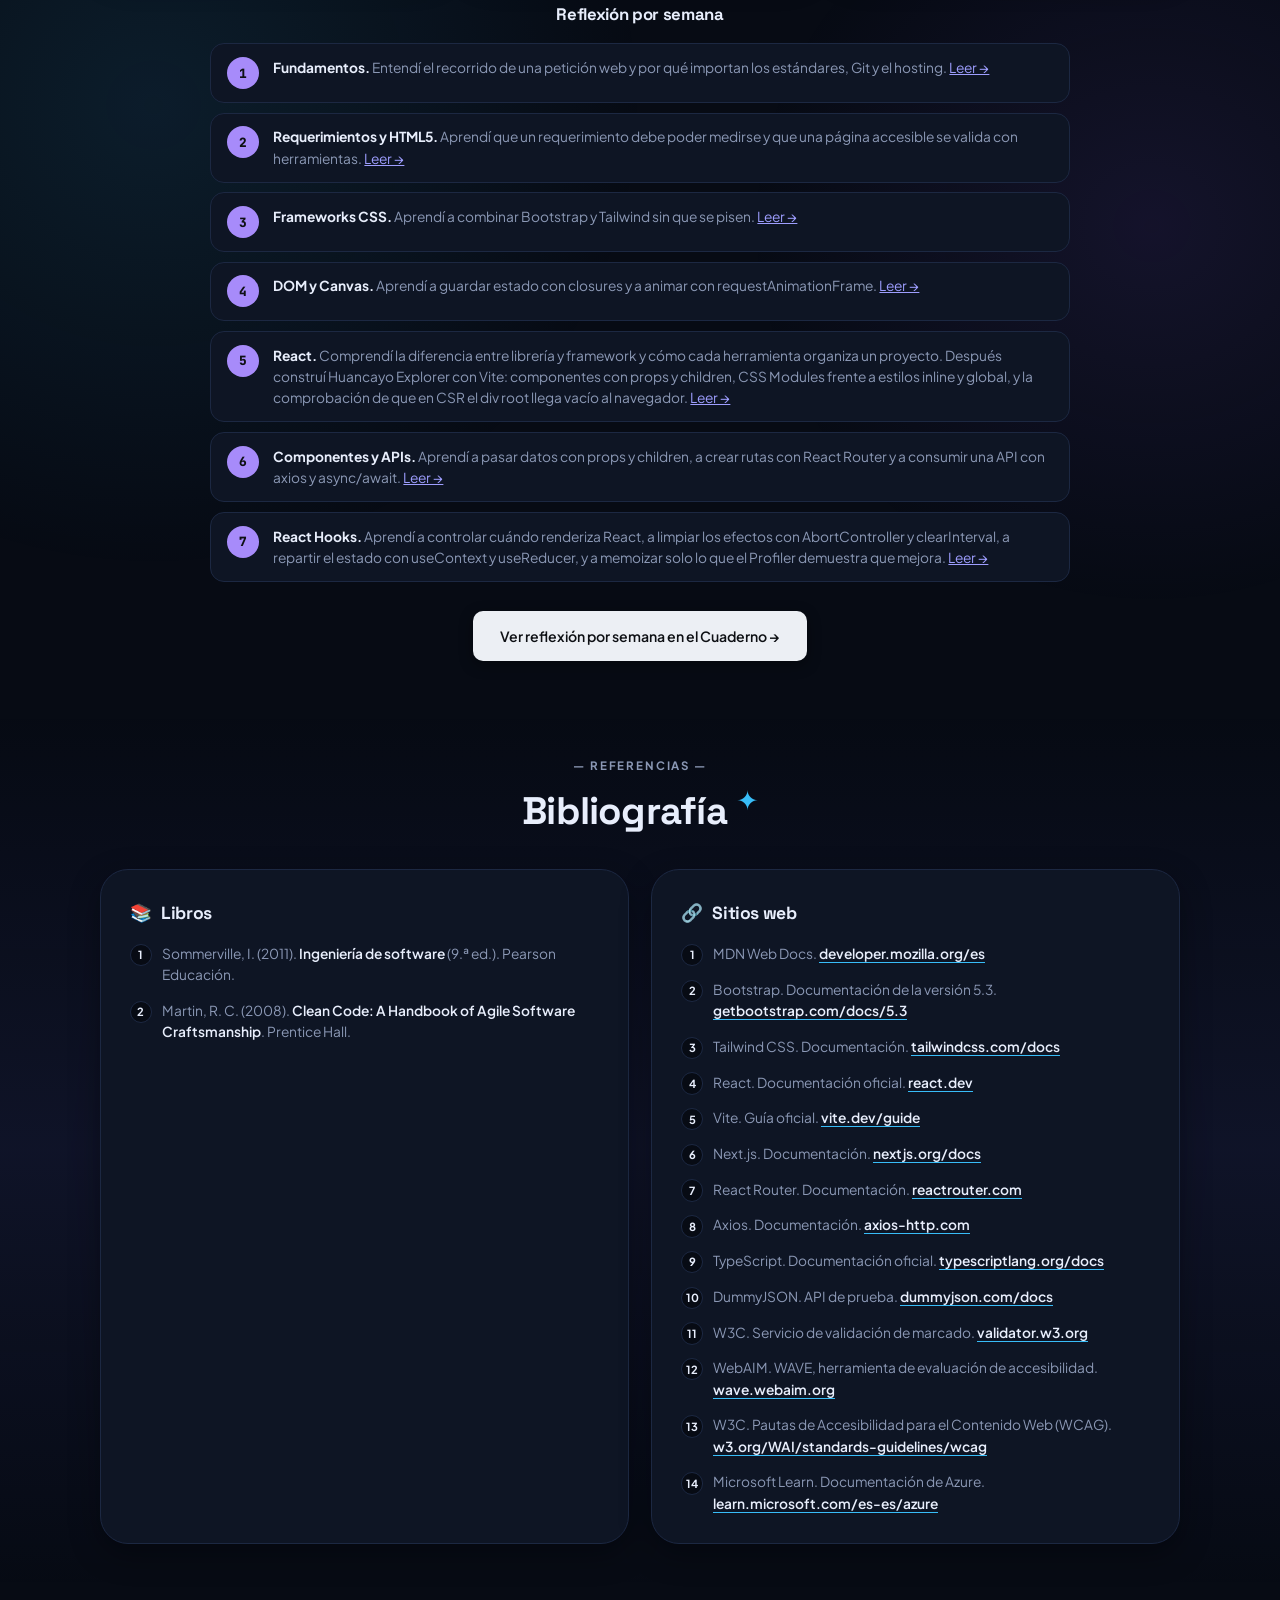
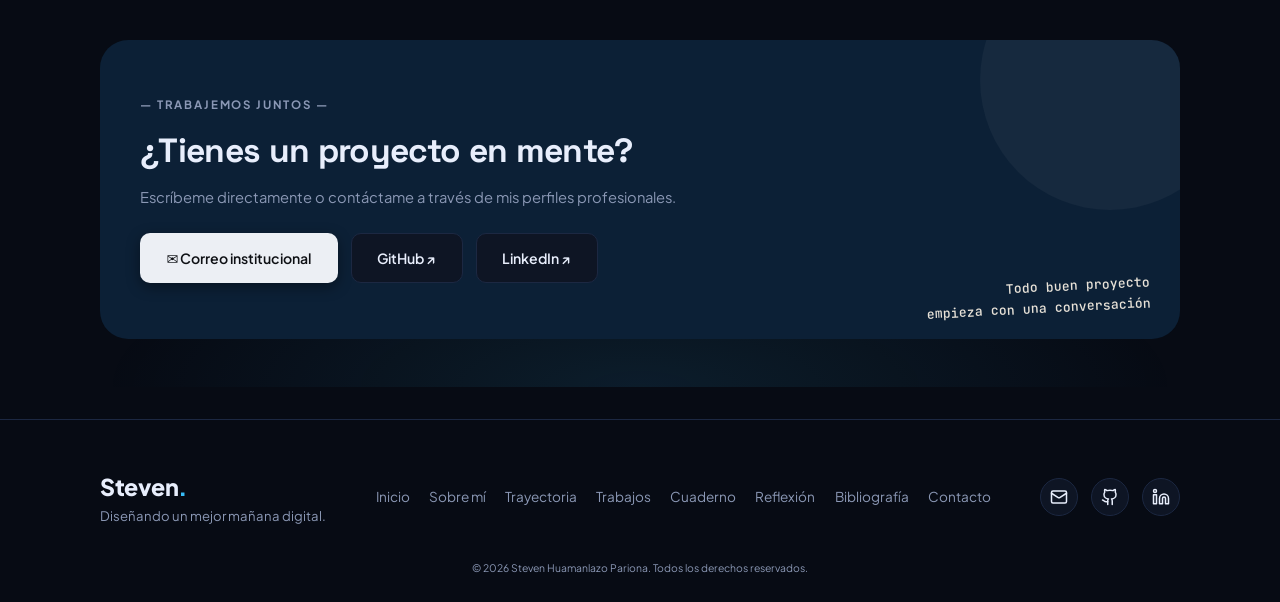
==== commit 5d895037: "feat(inicio): agregar segundo apellido en el título" ====
--- a/index.html
+++ b/index.html
@@ -3,7 +3,7 @@
 <head>
   <meta charset="UTF-8" />
   <meta name="viewport" content="width=device-width, initial-scale=1.0" />
-  <title>Steven Huamanlazo — Portafolio Profesional</title>
+  <title>Steven Huamanlazo Pariona — Portafolio Profesional</title>
   <meta name="description" content="Portafolio de Steven Huamanlazo Pariona: desarrollo Frontend, diseño UI/UX y accesibilidad web. Estudiante de Ingeniería de Sistemas (UNCP)." />
 
   <!-- Google Fonts -->
@@ -77,13 +77,14 @@
         <div class="hero-left">
          <span class="badge-sub">BIENVENIDO A MI PORTAFOLIO ELECTRÓNICO —</span>
 
-          <h1 class="hero-title" aria-label="Steven Huamanlazo">
+          <h1 class="hero-title" aria-label="Steven Huamanlazo Pariona">
             <span class="nm" data-text="Steven" aria-hidden="true">Steven</span>
             <em class="underlined"><span class="nm" data-text="Huamanlazo" aria-hidden="true">Huamanlazo</span>
               <svg class="squiggle" viewBox="0 0 200 12" preserveAspectRatio="none" aria-hidden="true">
                 <path pathLength="1" d="M3 8 C 28 1, 55 13, 100 6 S 168 2, 197 7" fill="none" stroke="currentColor" stroke-width="3" stroke-linecap="round"/>
               </svg>
             </em>
+            <span class="nm hero-ap" data-text="Pariona" aria-hidden="true">Pariona</span>
           </h1>
 
           <p class="hero-role">
@@ -100,6 +101,7 @@
         </p>
 
           <ul class="hero-meta" aria-label="Datos breves">
+            <li><span aria-hidden="true">🪪</span> Steven Huamanlazo Pariona</li>
             <li><span aria-hidden="true">🎓</span> UNCP · Ingeniería de Sistemas · IX ciclo</li>
             <li><span aria-hidden="true">📍</span> Huancayo, Perú</li>
             <li><span aria-hidden="true">📓</span> Cuaderno: <span data-sem-total>7</span> de 16 semanas</li>
@@ -130,7 +132,7 @@
           <div class="hero-photo-wrap">
             <span class="blob" aria-hidden="true"></span>
             <div class="hero-photo-card">
-              <img src="assets/foto.jpg" alt="Retrato de Steven Huamanlazo" class="hero-img" />
+              <img src="assets/foto.jpg" alt="Retrato de Steven Huamanlazo Pariona" class="hero-img" />
             </div>
 
             <div class="badge-float badge-experience float-1">
@@ -214,7 +216,7 @@
       <div class="wrap">
         <div class="bento-about-container reveal">
           <div class="bento-photo">
-            <img src="assets/foto.jpg" alt="Steven Huamanlazo" />
+            <img src="assets/foto.jpg" alt="Steven Huamanlazo Pariona" />
           </div>
 
           <div class="bento-content">
@@ -268,7 +270,7 @@
           <aside class="cv-side" aria-label="Datos personales">
             <div class="cv-id">
               <img src="assets/foto.jpg" alt="" width="56" height="56" />
-              <div><strong>Steven Huamanlazo</strong><span>Estudiante de Ingeniería de Sistemas</span></div>
+              <div><strong>Steven Huamanlazo Pariona</strong><span>Estudiante de Ingeniería de Sistemas</span></div>
             </div>
             <dl class="cv-facts">
               <div><dt>Universidad</dt><dd>UNCP · Huancayo</dd></div>
--- a/index.css
+++ b/index.css
@@ -171,4 +171,7 @@
 
 /* Subtítulo y descripción: más firmes y legibles */
 .hero-subtitle { font-weight: 600; letter-spacing: -0.02em; }
-.hero-desc { color: var(--text-dark); opacity: 0.78; }+.hero-desc { color: var(--text-dark); opacity: 0.78; }
+
+/* Segundo apellido: más pequeño que el nombre para no romper el título */
+.hero-title .hero-ap { font-size: 0.42em; font-weight: 600; letter-spacing: 0; color: var(--text-muted, #64748b); margin-left: 0.35em; vertical-align: 0.15em; }
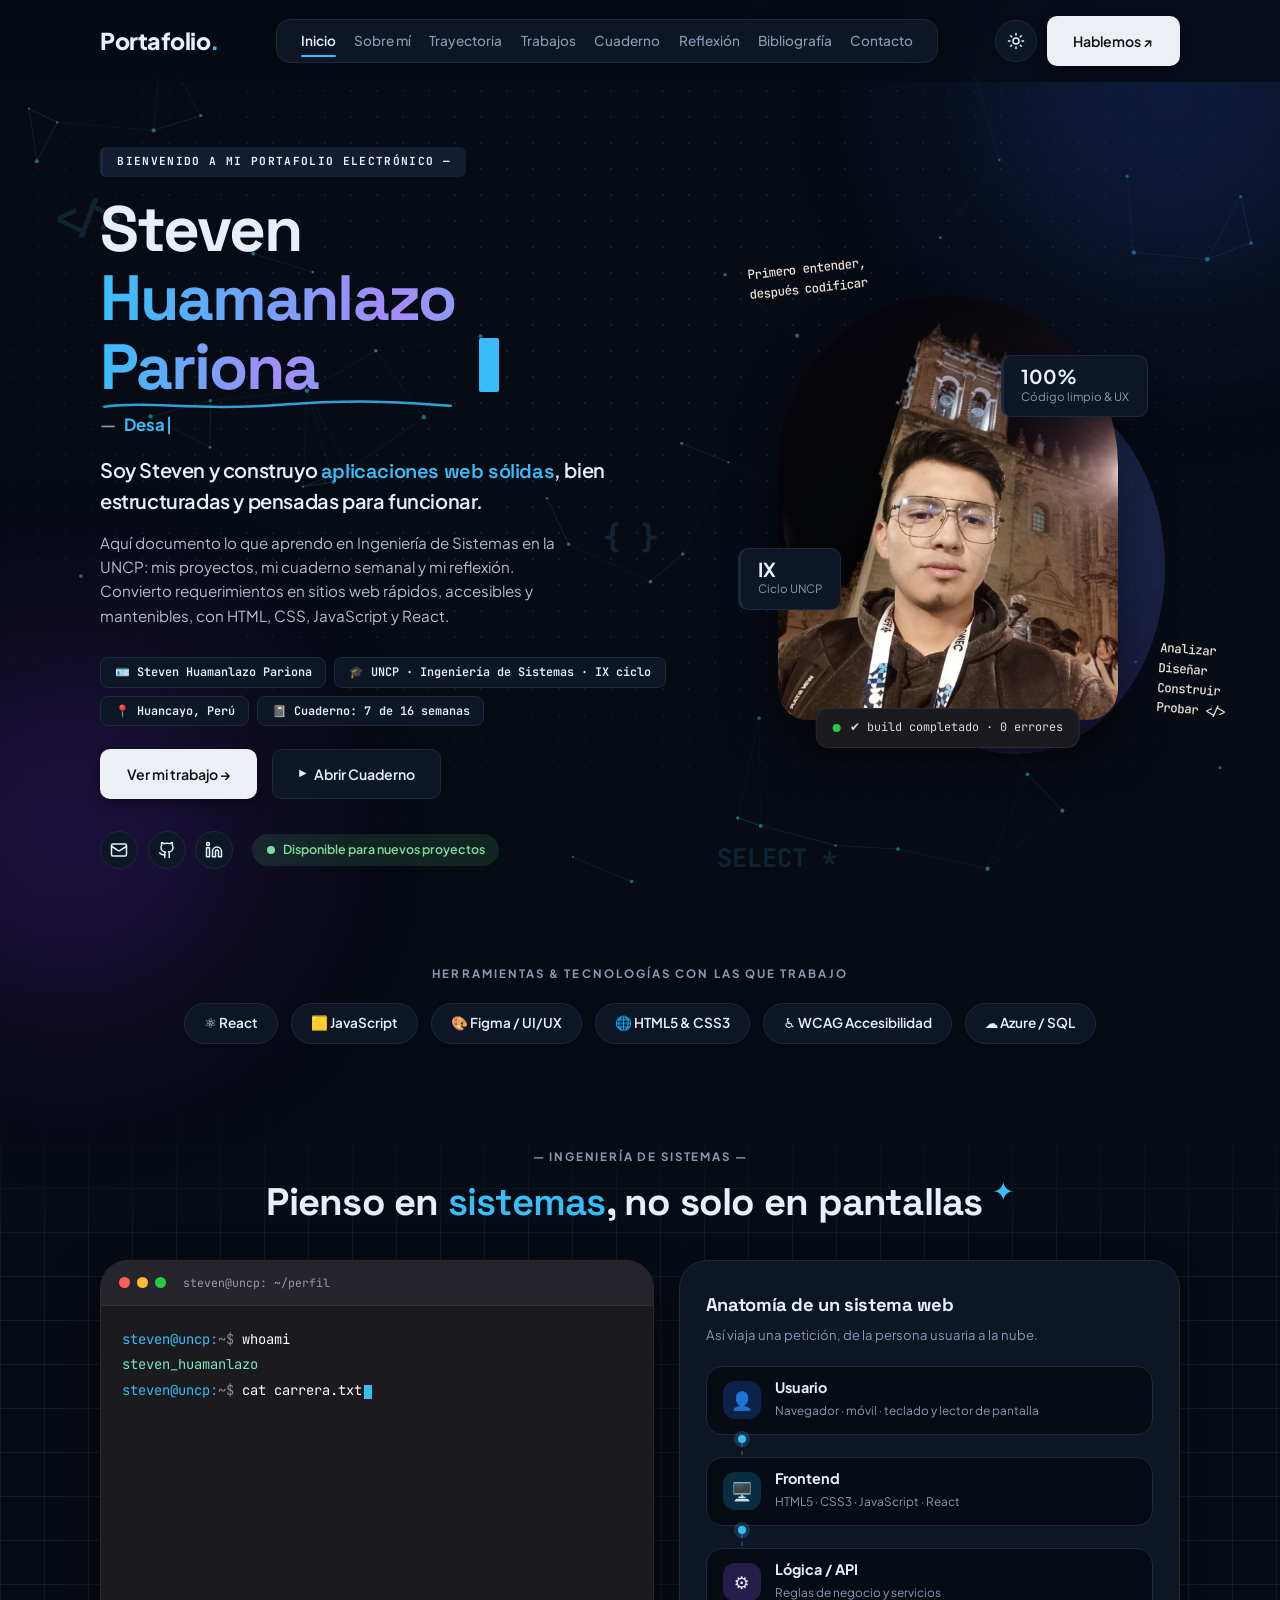
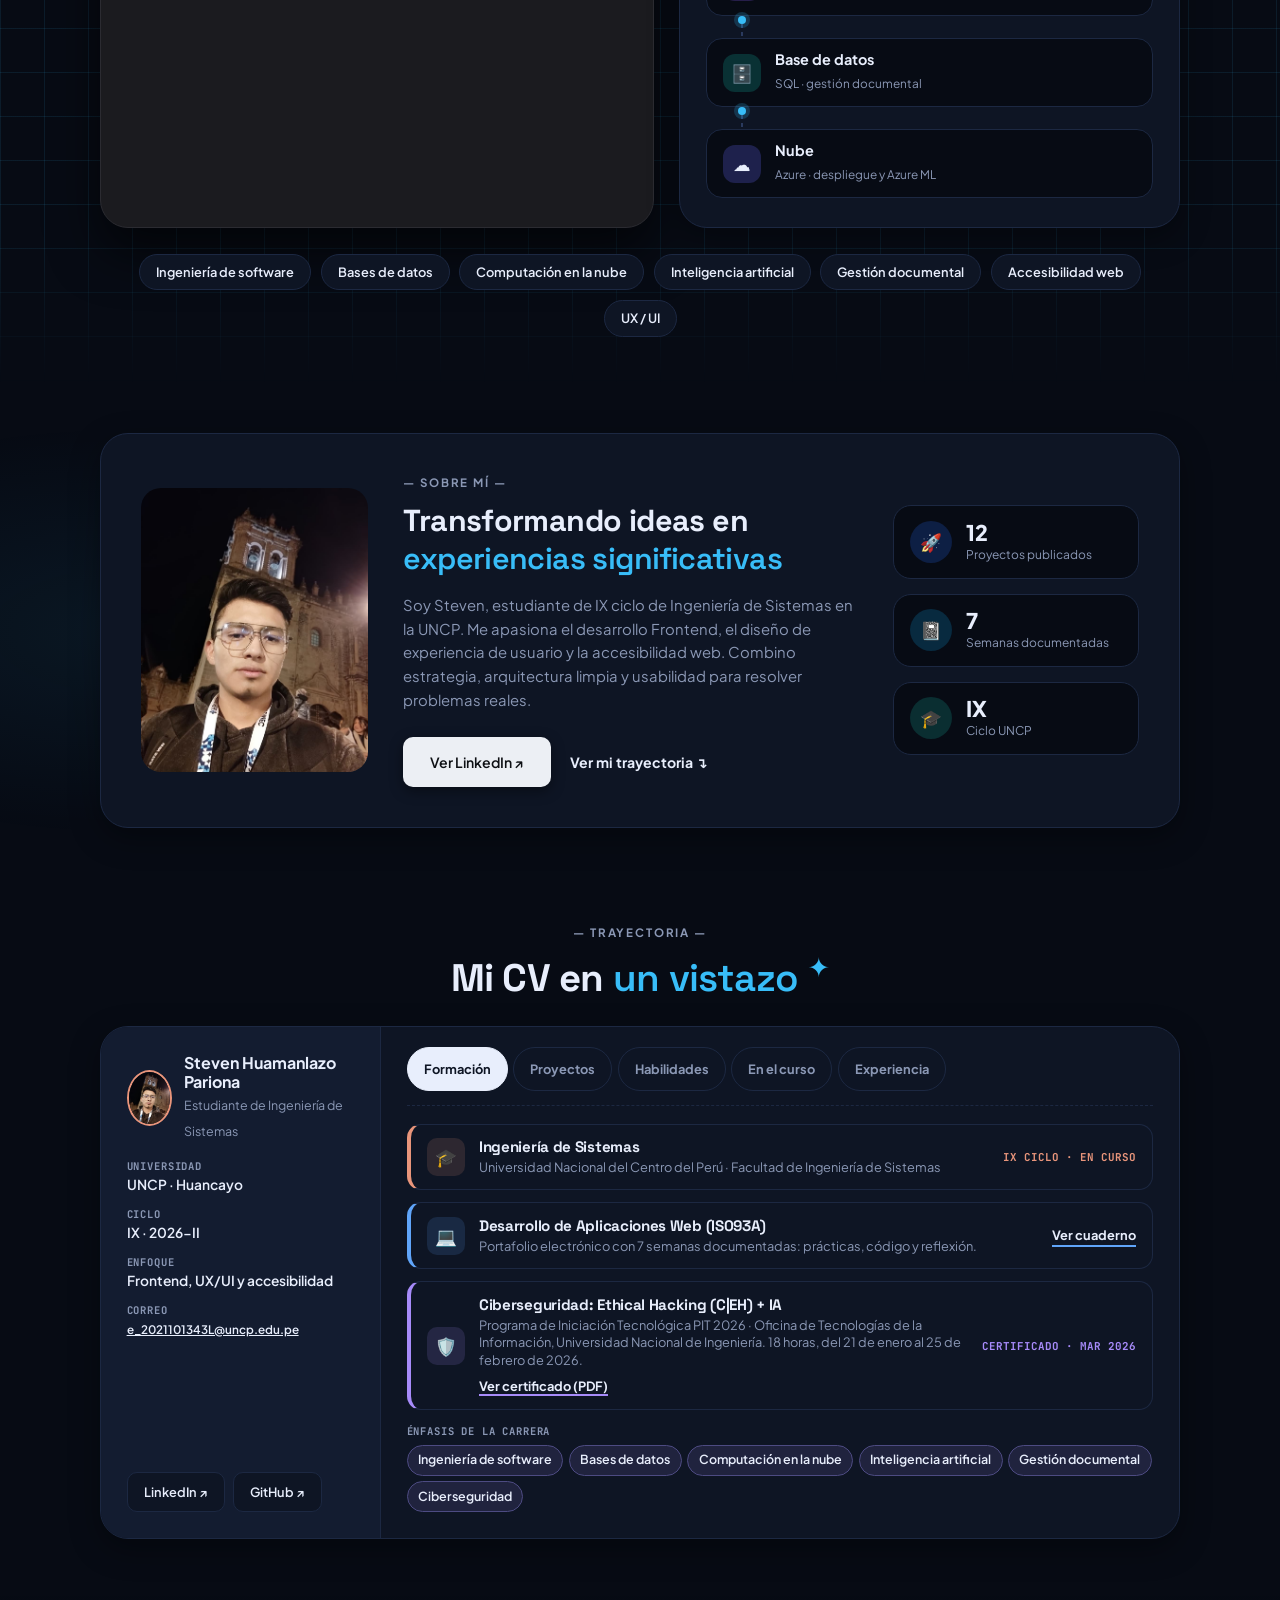
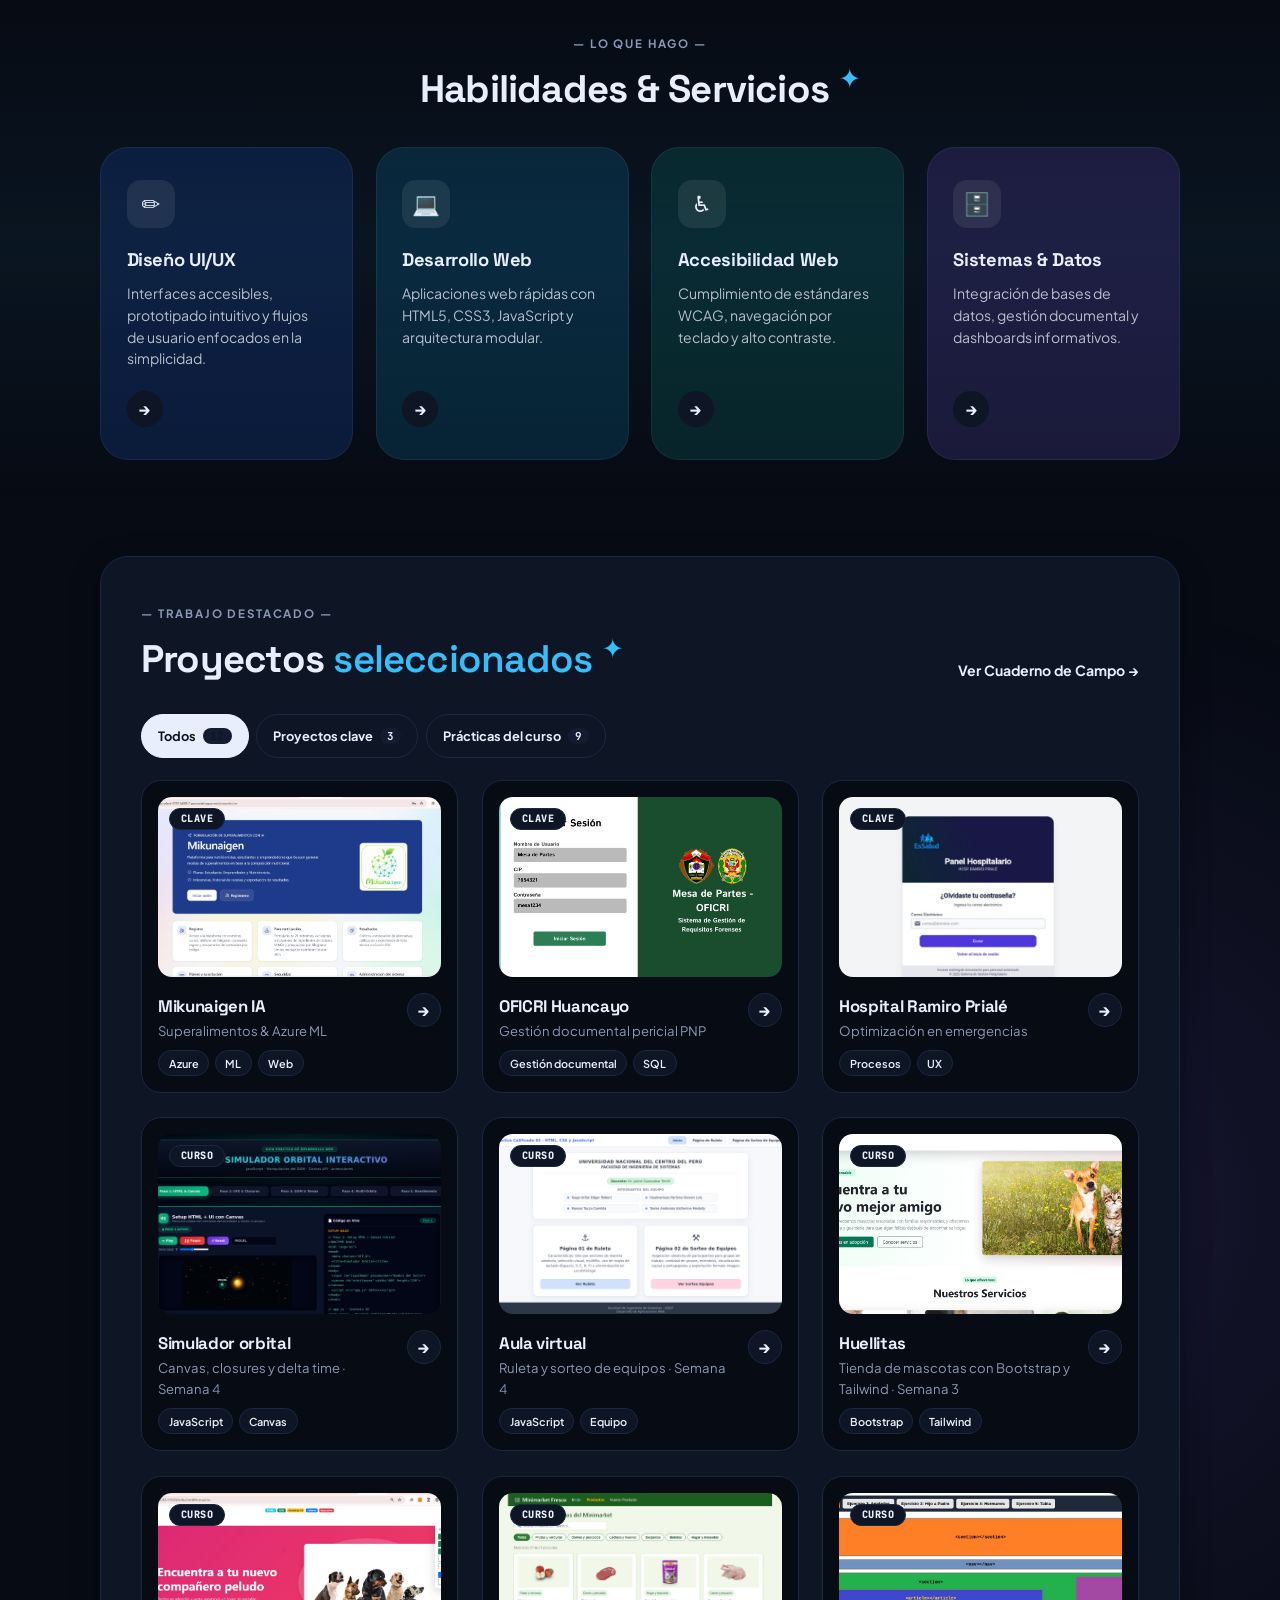
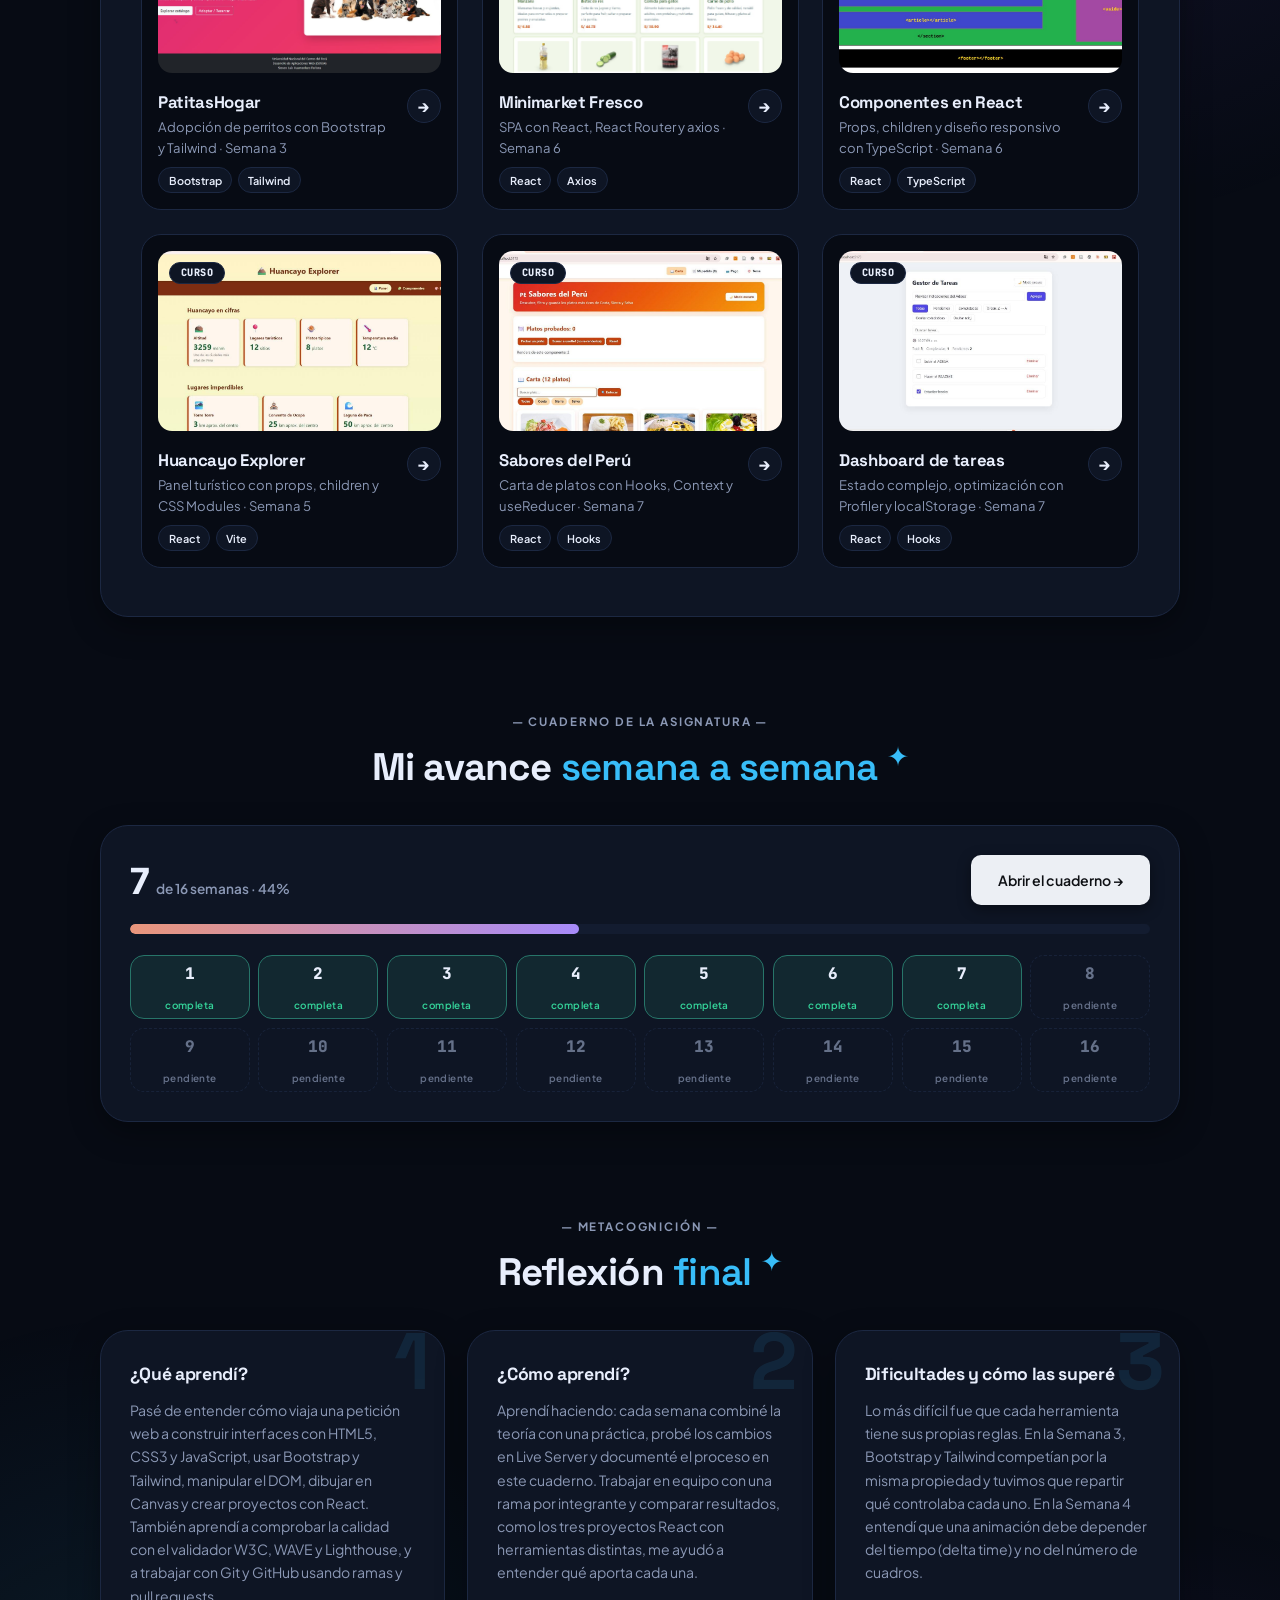
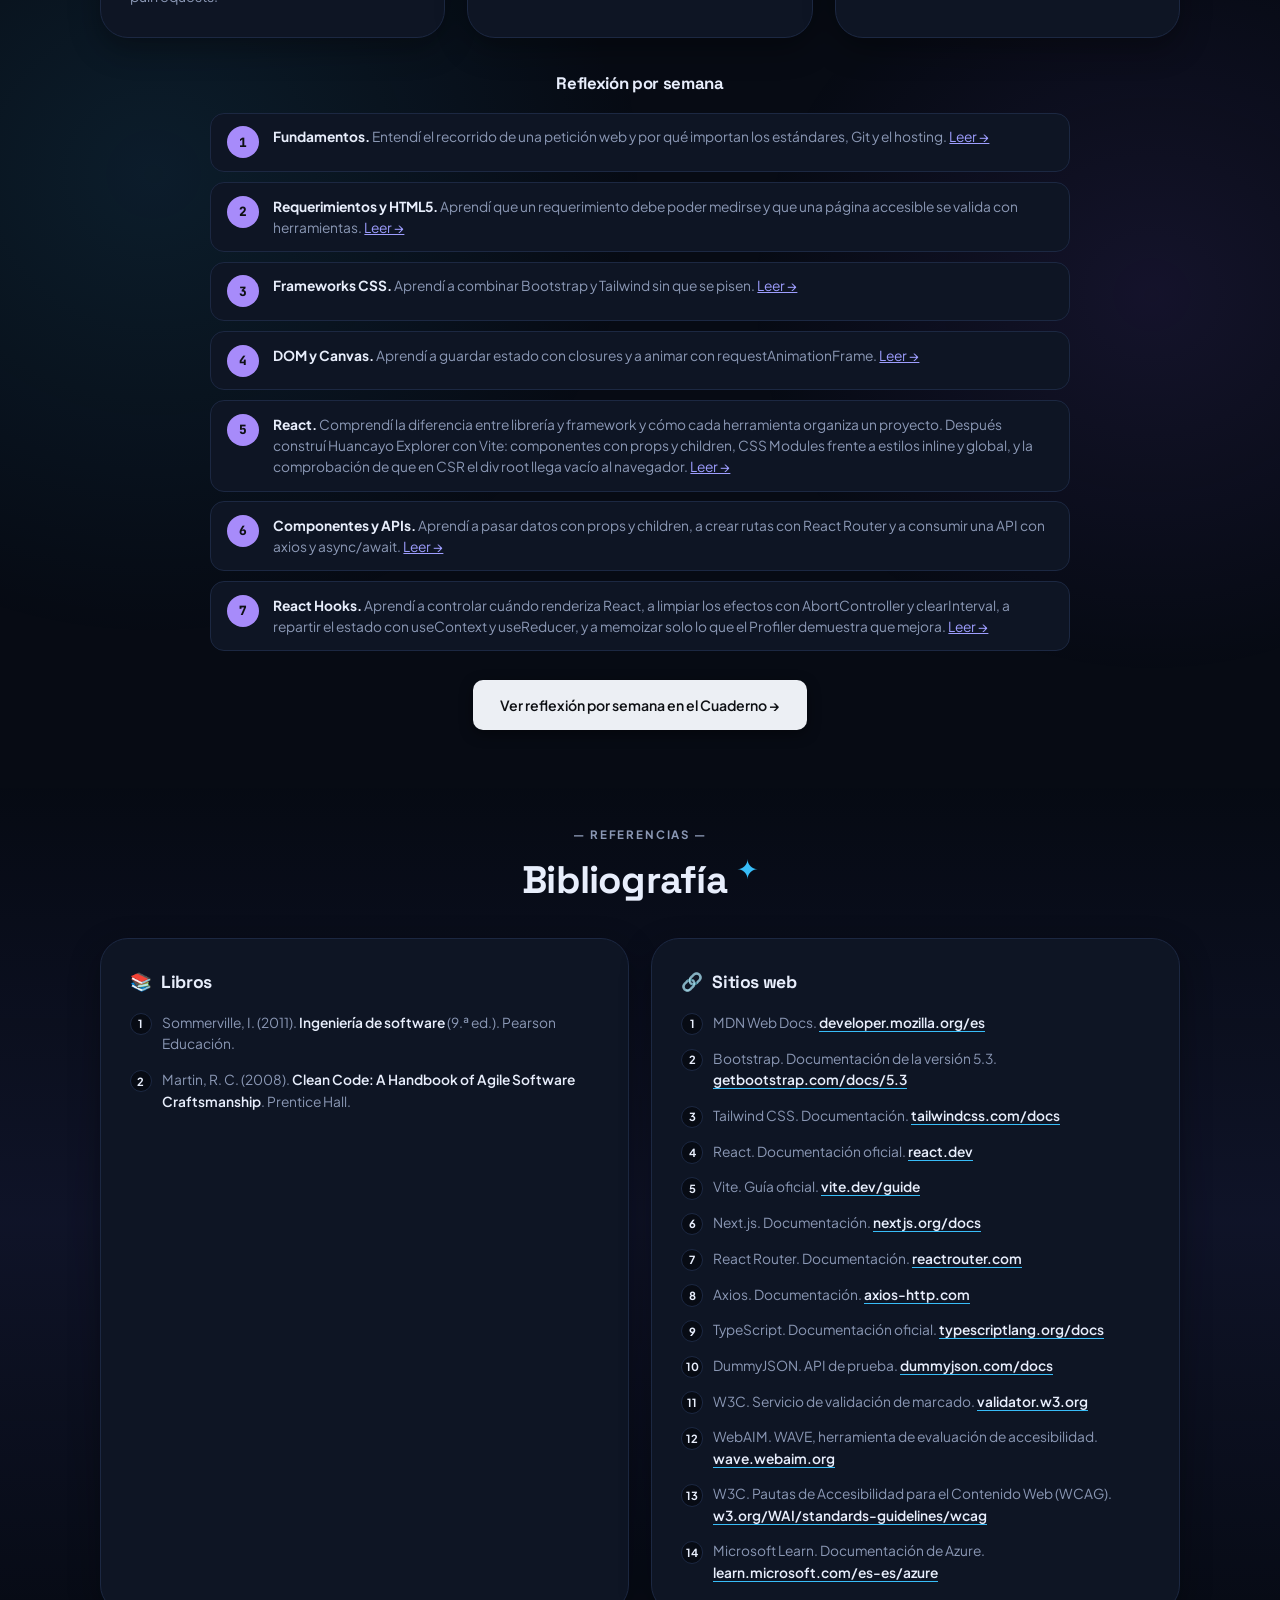
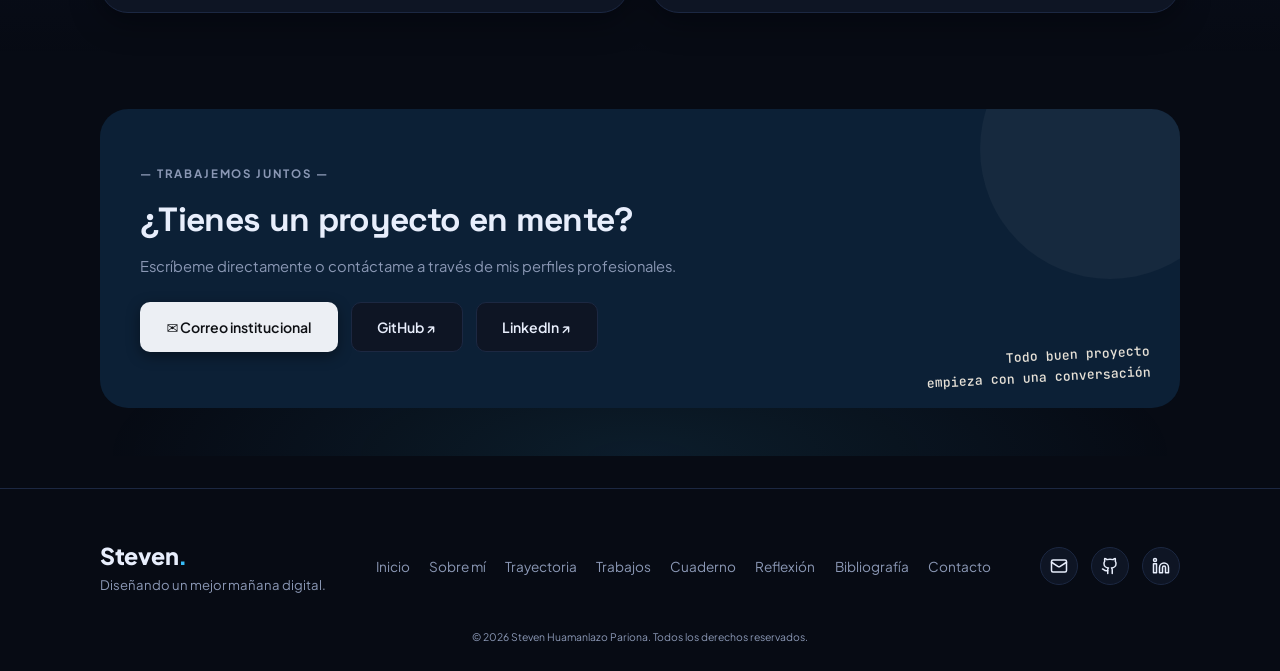
==== commit ec118e79: "fix(inicio): segundo apellido con el mismo formato del nombre" ====
--- a/index.html
+++ b/index.html
@@ -79,12 +79,12 @@
 
           <h1 class="hero-title" aria-label="Steven Huamanlazo Pariona">
             <span class="nm" data-text="Steven" aria-hidden="true">Steven</span>
-            <em class="underlined"><span class="nm" data-text="Huamanlazo" aria-hidden="true">Huamanlazo</span>
+            <em class="underlined"><span class="nm" data-text="Huamanlazo" aria-hidden="true">Huamanlazo</span><br>
+              <span class="nm" data-text="Pariona" aria-hidden="true">Pariona</span>
               <svg class="squiggle" viewBox="0 0 200 12" preserveAspectRatio="none" aria-hidden="true">
                 <path pathLength="1" d="M3 8 C 28 1, 55 13, 100 6 S 168 2, 197 7" fill="none" stroke="currentColor" stroke-width="3" stroke-linecap="round"/>
               </svg>
             </em>
-            <span class="nm hero-ap" data-text="Pariona" aria-hidden="true">Pariona</span>
           </h1>
 
           <p class="hero-role">
--- a/index.css
+++ b/index.css
@@ -171,7 +171,4 @@
 
 /* Subtítulo y descripción: más firmes y legibles */
 .hero-subtitle { font-weight: 600; letter-spacing: -0.02em; }
-.hero-desc { color: var(--text-dark); opacity: 0.78; }
-
-/* Segundo apellido: más pequeño que el nombre para no romper el título */
-.hero-title .hero-ap { font-size: 0.42em; font-weight: 600; letter-spacing: 0; color: var(--text-muted, #64748b); margin-left: 0.35em; vertical-align: 0.15em; }+.hero-desc { color: var(--text-dark); opacity: 0.78; }
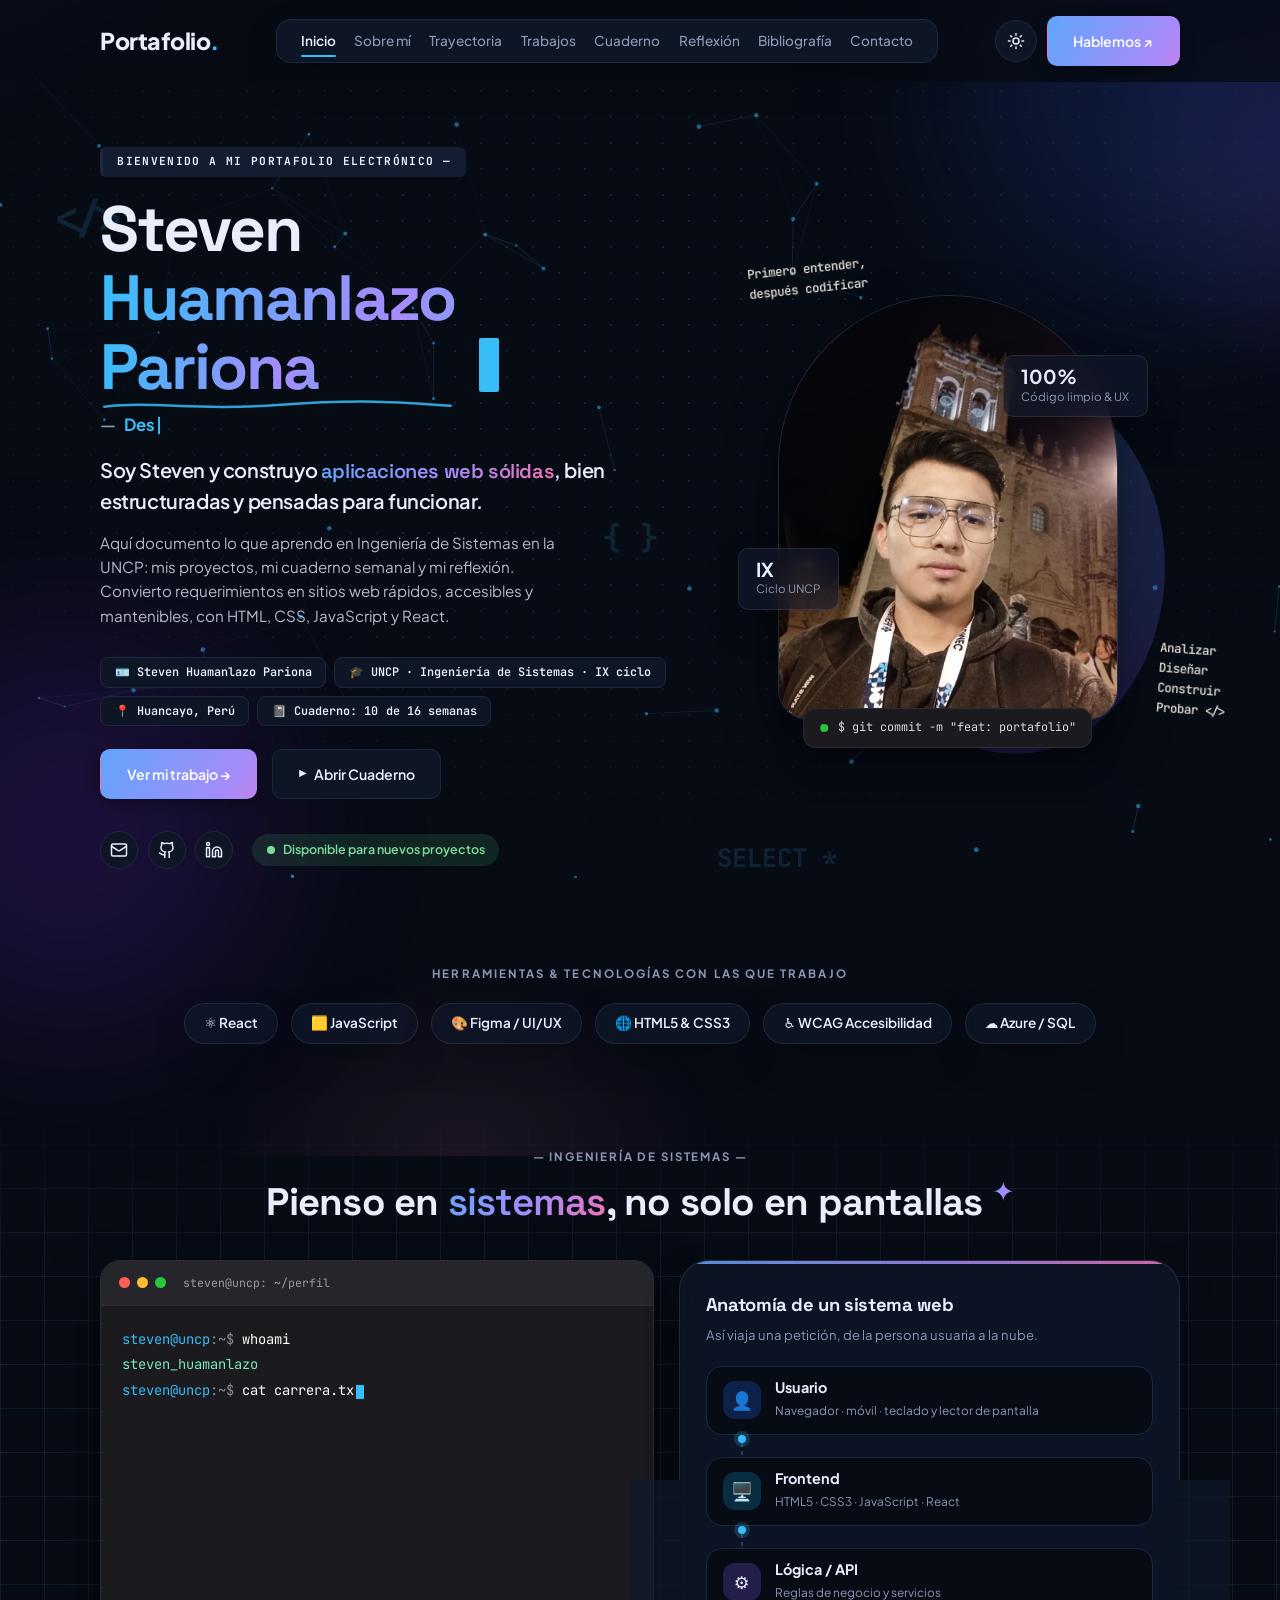
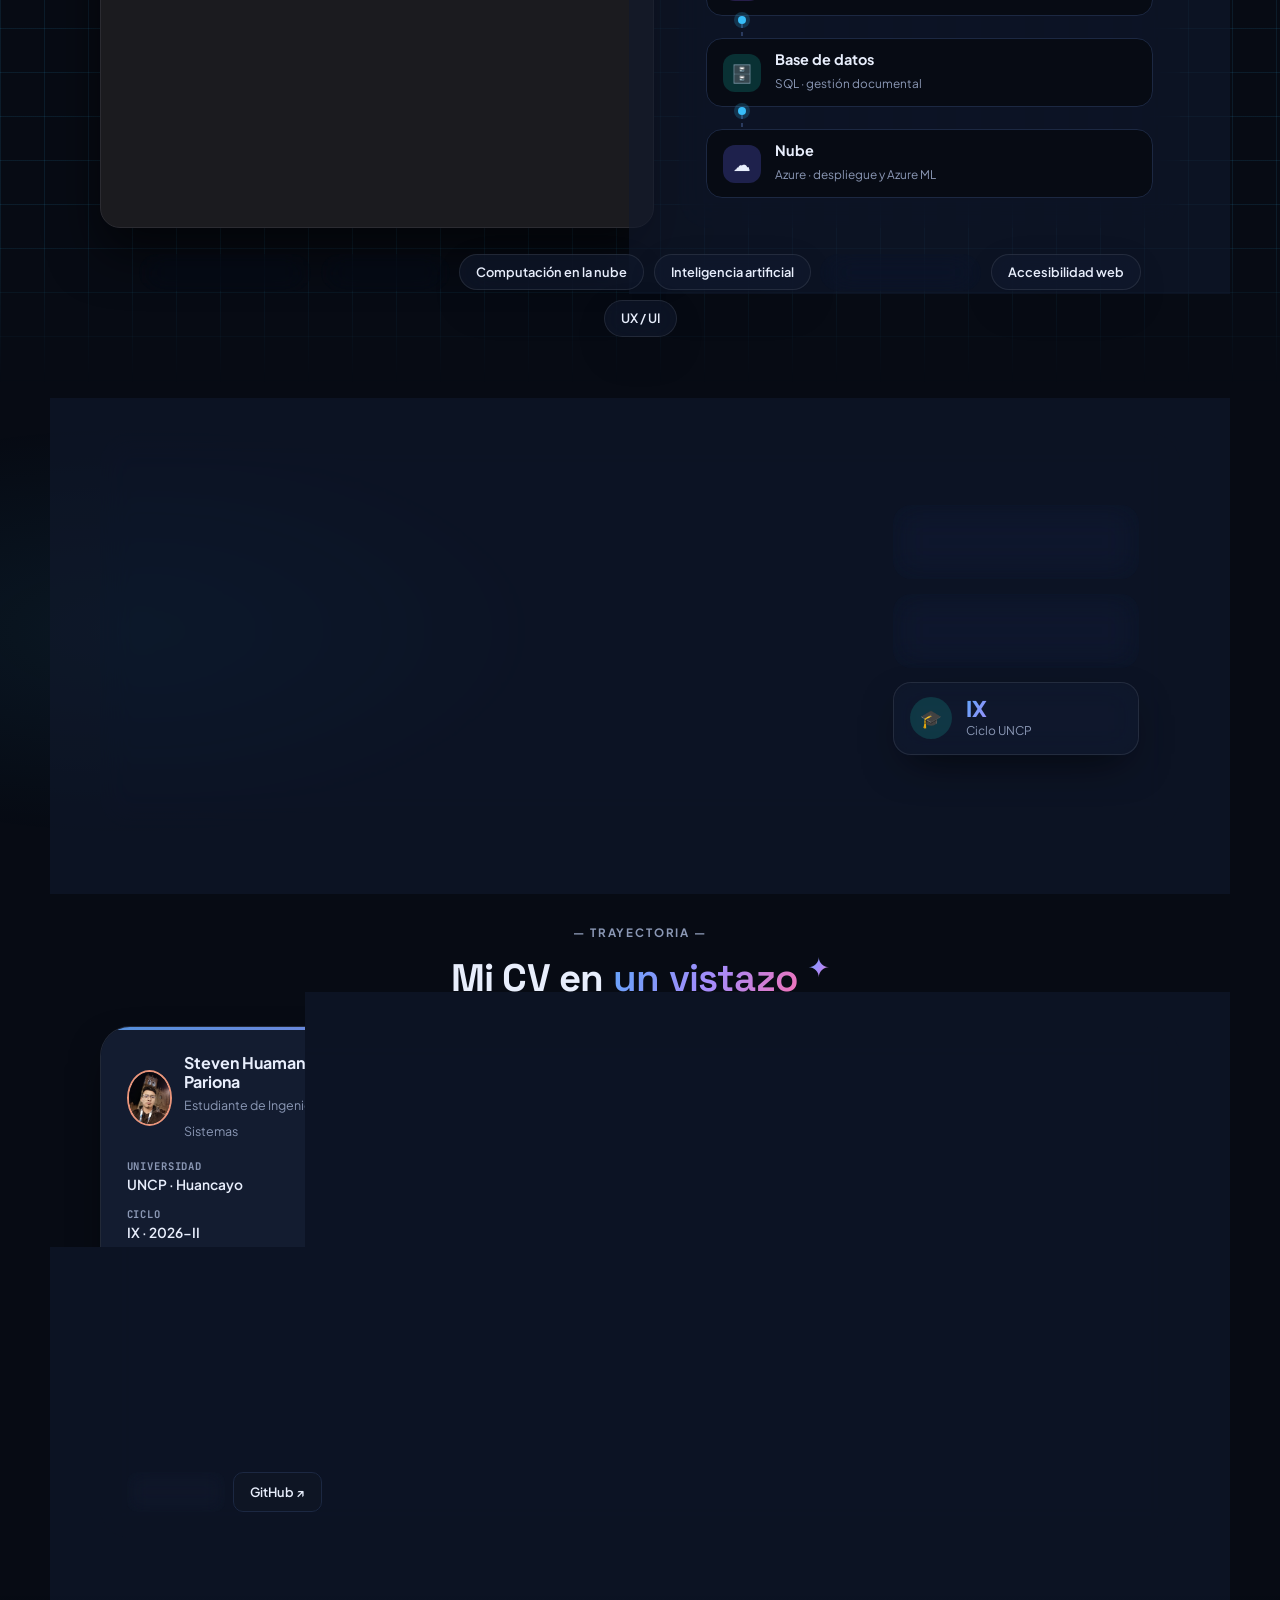
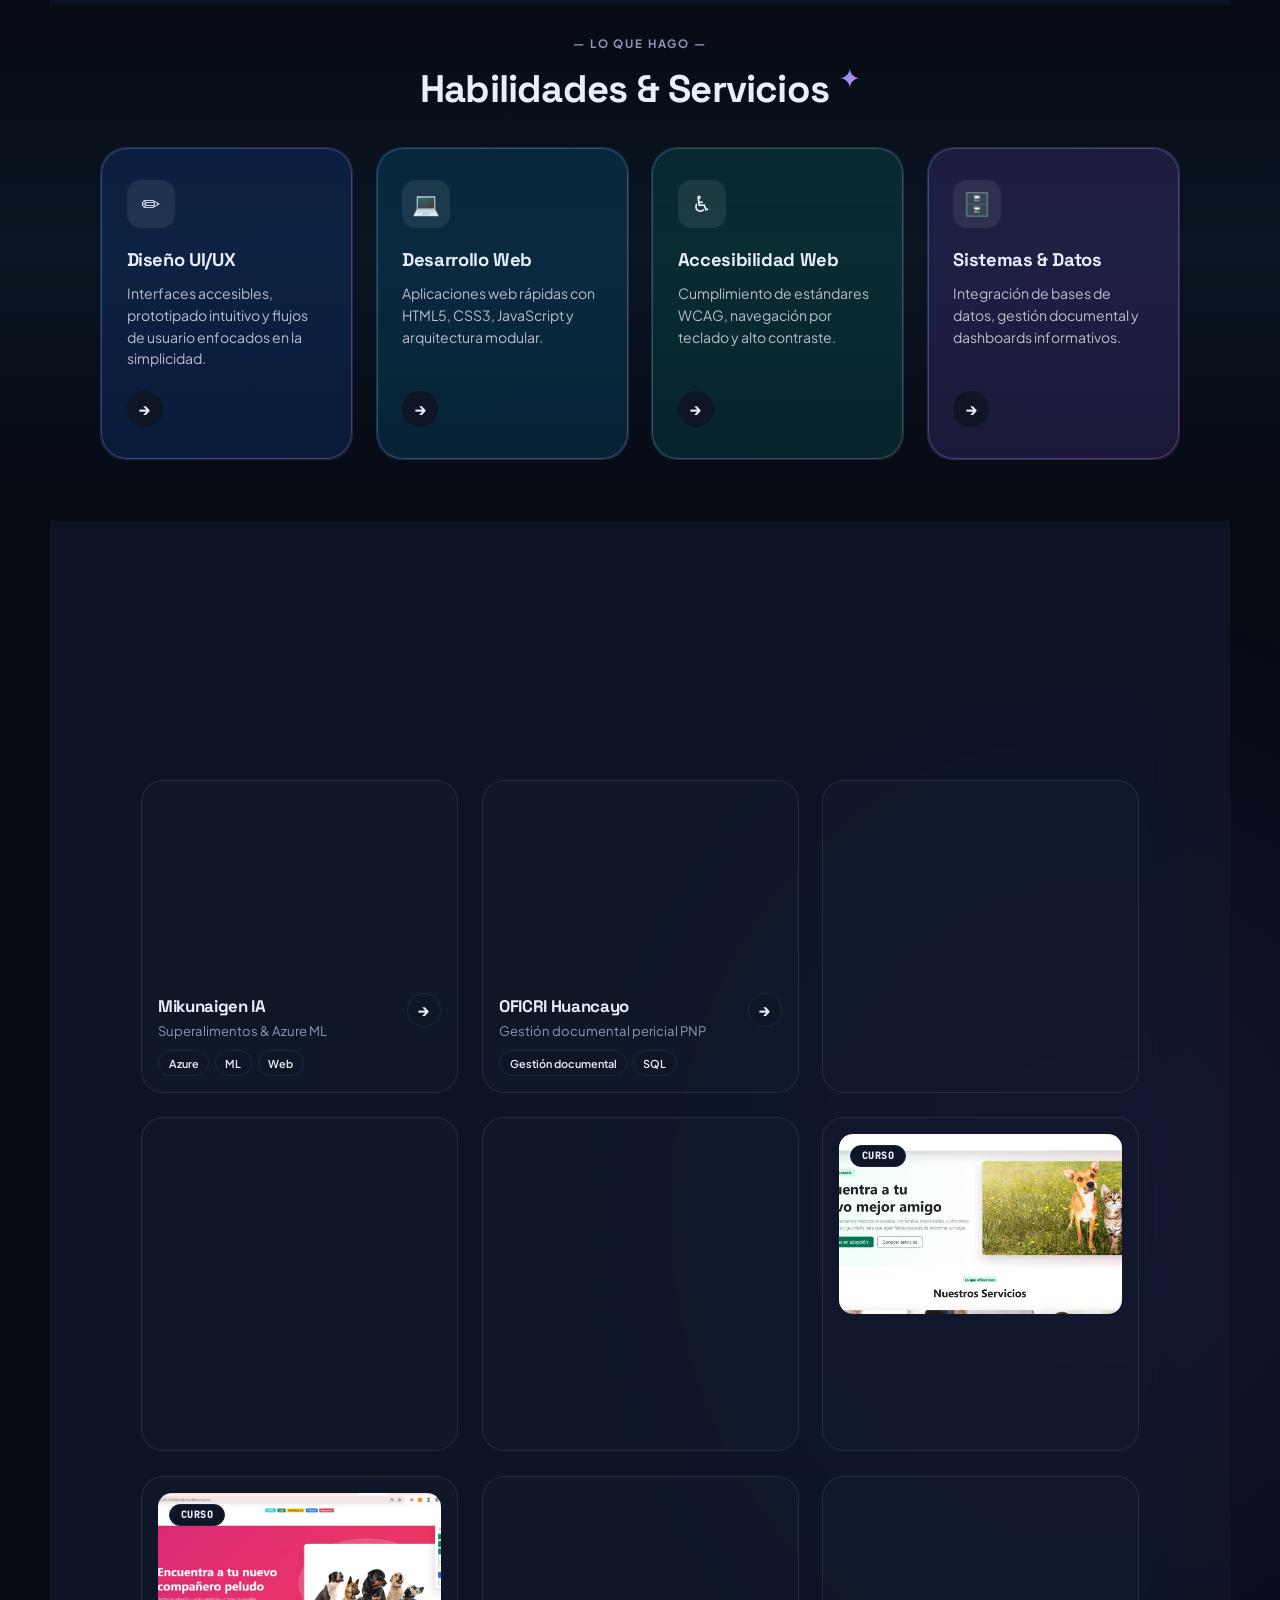
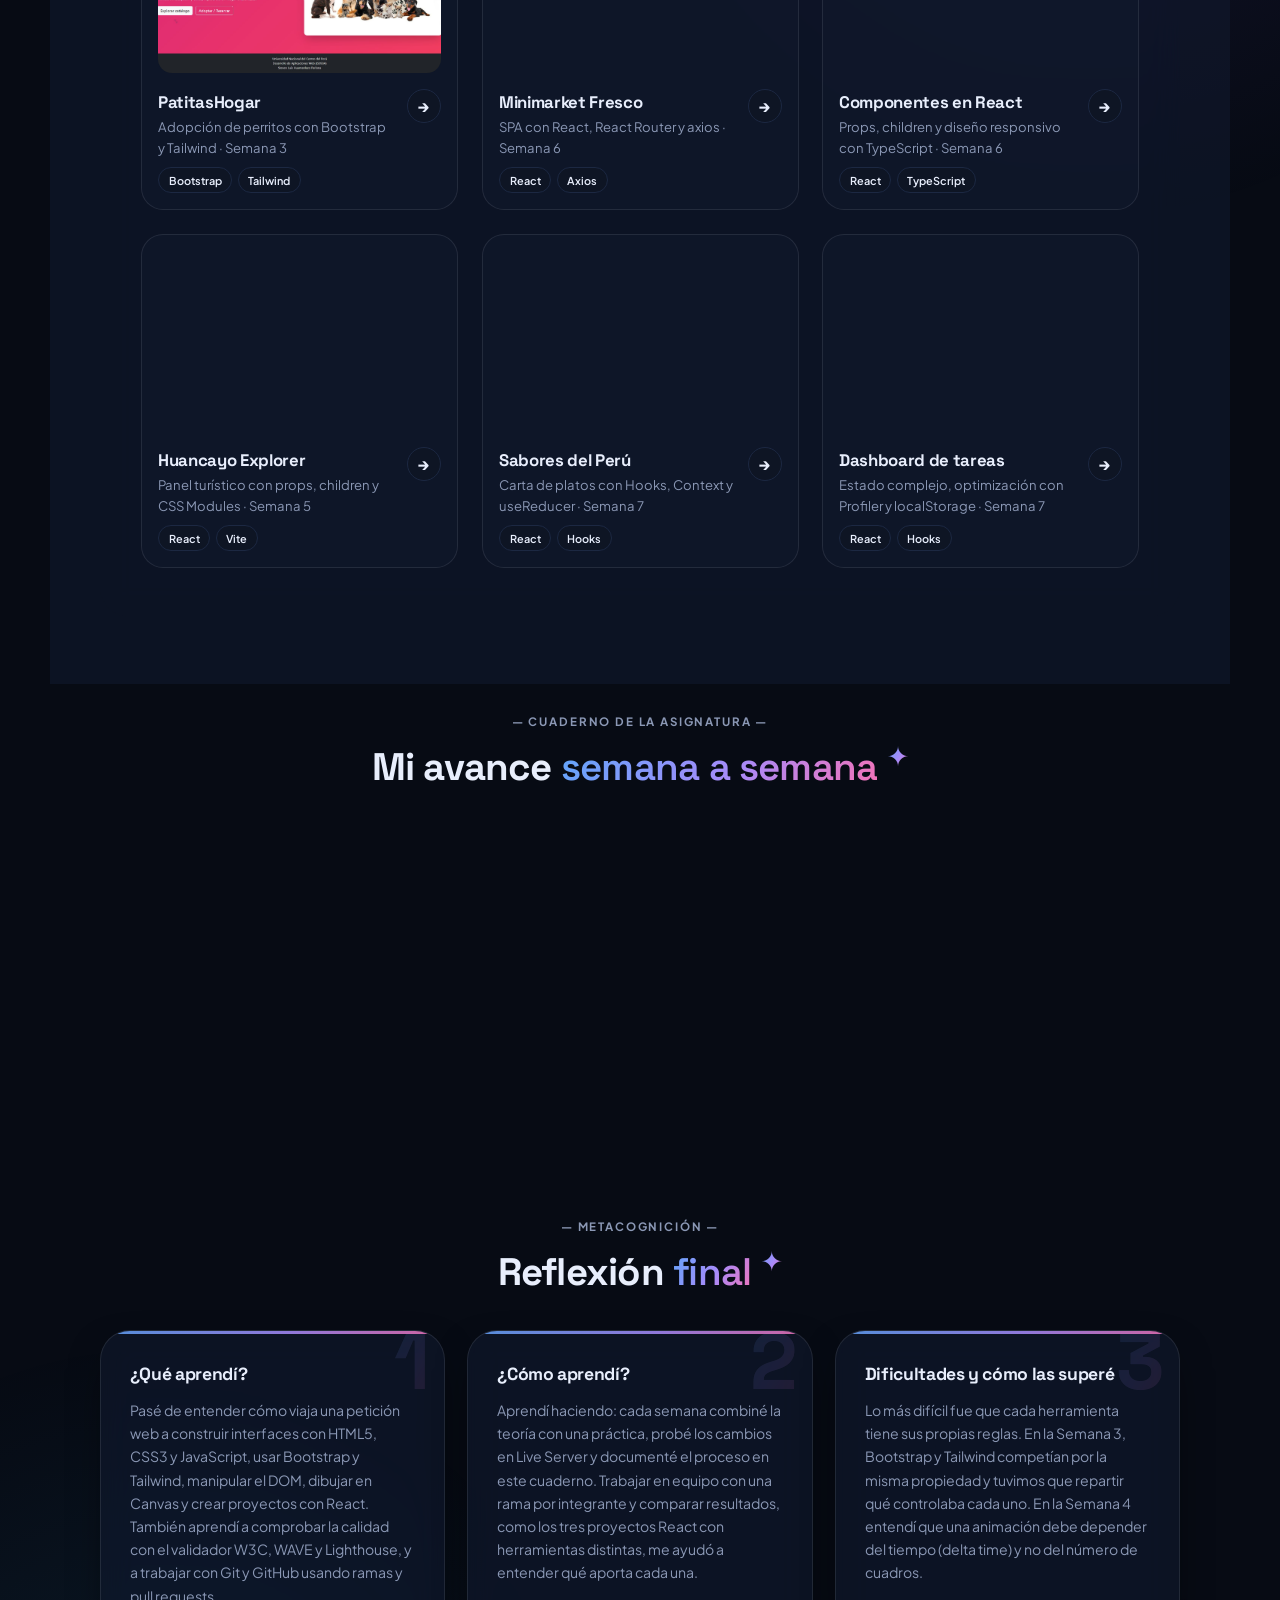
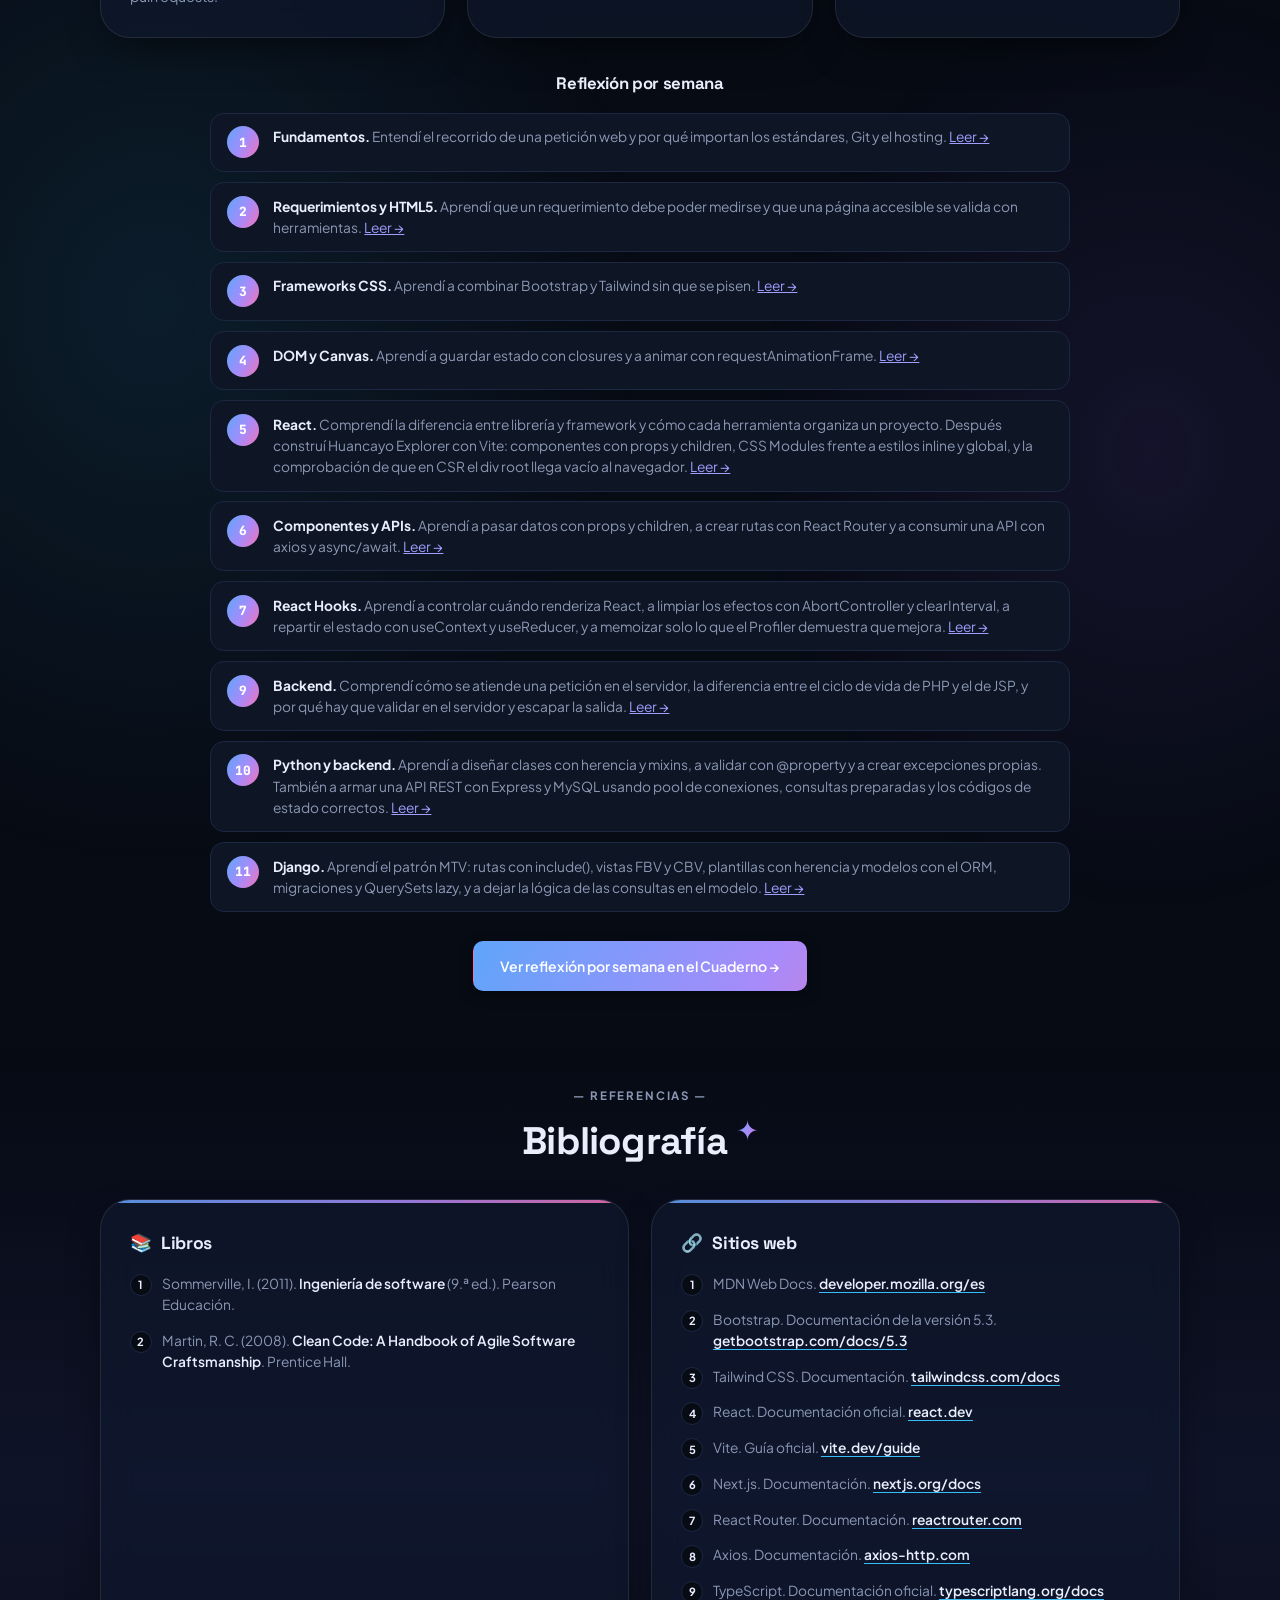
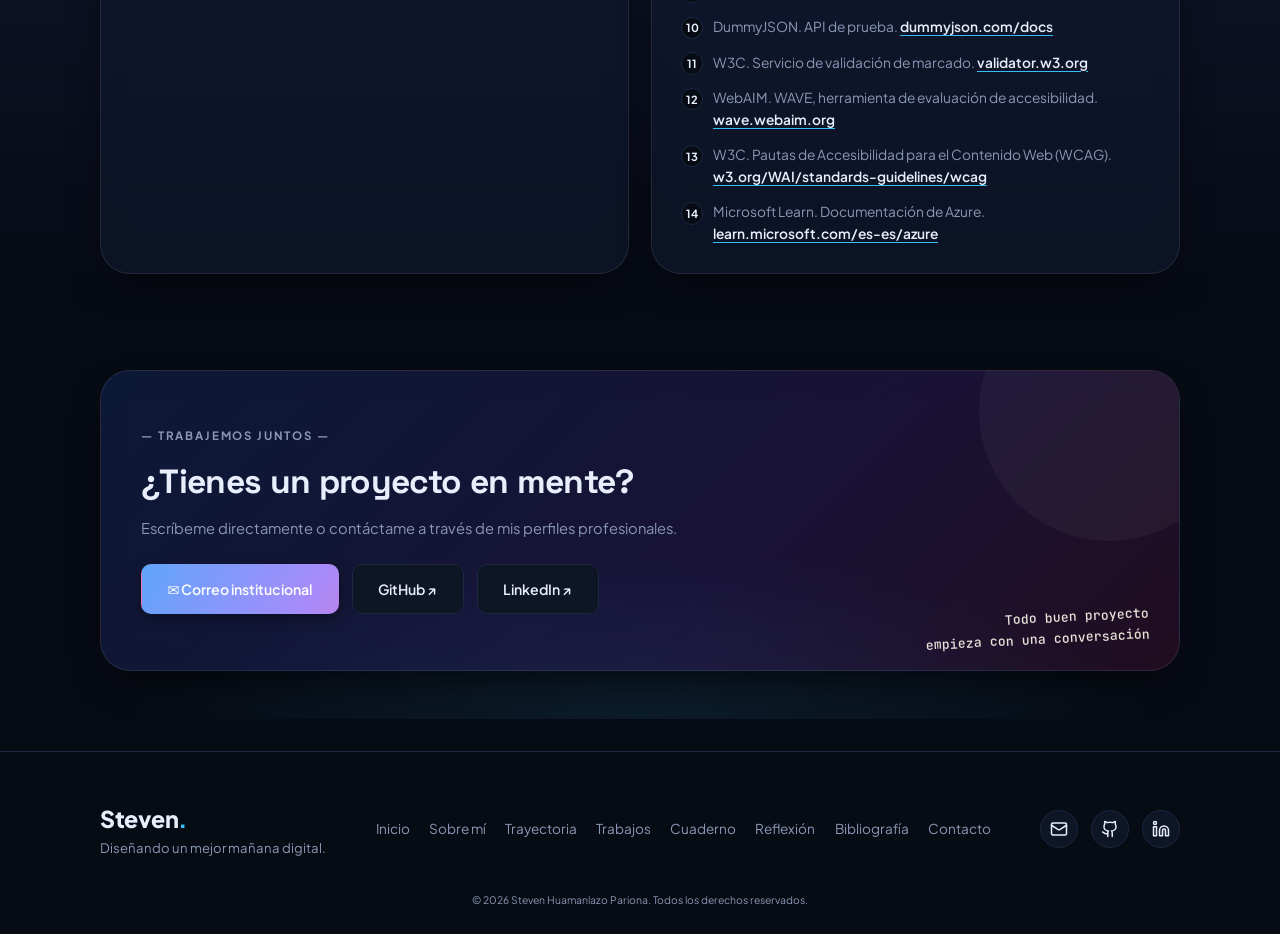
==== commit c9ea5ca7: "cuaderno por semanas con flechas y un lavado de cara al portafolio ahora el cuaderno muestra una sem" ====
--- a/index.html
+++ b/index.html
@@ -16,6 +16,7 @@
   <link rel="stylesheet" href="tema.css" />
   <link rel="stylesheet" href="tech.css" />
   <link rel="stylesheet" href="index.css" />
+  <link rel="stylesheet" href="moderno-index.css" />
   <script>
     /* Aplica el tema guardado antes de pintar para evitar parpadeo */
     (function () {
--- a/moderno-index.css
+++ b/moderno-index.css
@@ -0,0 +1,140 @@
+/* ==========================================================================
+   PORTAFOLIO — capa moderna: cristal, degradados y movimiento suave
+   Va AL FINAL, después de index.css. Solo sobrescribe estilos.
+   ========================================================================== */
+:root {
+  --grad: linear-gradient(120deg, #2563eb, #7c3aed 55%, #db2777);
+  --glass: color-mix(in srgb, var(--bg-card) 70%, transparent);
+  --glass-edge: color-mix(in srgb, #fff 65%, transparent);
+  --glass-shadow: 0 12px 40px -14px rgba(37, 60, 140, .3);
+}
+html[data-theme="dark"] {
+  --grad: linear-gradient(120deg, #60a5fa, #a78bfa 55%, #f472b6);
+  --glass: color-mix(in srgb, #111a2e 60%, transparent);
+  --glass-edge: rgba(255, 255, 255, .09);
+  --glass-shadow: 0 16px 44px -16px rgba(0, 0, 0, .75);
+}
+
+/* ---------- Aurora de fondo ---------- */
+body::before {
+  content: ""; position: fixed; inset: -20vmax; z-index: 0; pointer-events: none;
+  background:
+    radial-gradient(40vmax 30vmax at 10% 10%, rgba(37,99,235,.18), transparent 60%),
+    radial-gradient(36vmax 30vmax at 90% 30%, rgba(124,58,237,.16), transparent 60%),
+    radial-gradient(34vmax 26vmax at 40% 100%, rgba(219,39,119,.10), transparent 60%);
+  animation: aurora 28s ease-in-out infinite alternate;
+}
+html[data-theme="dark"] body::before {
+  background:
+    radial-gradient(40vmax 30vmax at 10% 10%, rgba(59,130,246,.20), transparent 60%),
+    radial-gradient(36vmax 30vmax at 90% 30%, rgba(139,92,246,.20), transparent 60%),
+    radial-gradient(34vmax 26vmax at 40% 100%, rgba(244,114,182,.09), transparent 60%);
+}
+@keyframes aurora { to { transform: translate3d(3vmax, -2vmax, 0) scale(1.08) rotate(2deg); } }
+main, .site-footer { position: relative; z-index: 1; }
+
+/* ---------- Textos con degradado ---------- */
+.section-title em, .hero-subtitle em, .bento-content em {
+  background: var(--grad); -webkit-background-clip: text; background-clip: text;
+  -webkit-text-fill-color: transparent; color: transparent;
+}
+.spark { background: var(--grad); -webkit-background-clip: text; background-clip: text; -webkit-text-fill-color: transparent; display: inline-block; animation: spark 3.5s ease-in-out infinite; }
+@keyframes spark { 50% { transform: rotate(20deg) scale(1.2); } }
+.section-tag { letter-spacing: .16em; }
+.stat-num, .nb-count > span, .reflect-num {
+  background: var(--grad); -webkit-background-clip: text; background-clip: text; -webkit-text-fill-color: transparent;
+}
+
+/* ---------- Cabecera y menú en cristal ---------- */
+.main-nav, .site-header.scrolled {
+  backdrop-filter: blur(18px) saturate(1.4); -webkit-backdrop-filter: blur(18px) saturate(1.4);
+}
+.main-nav { background: var(--glass); border-color: var(--glass-edge); box-shadow: var(--glass-shadow); }
+
+/* ---------- Botones ---------- */
+.btn-black, .btn-pill-dark, .btn-black-pill {
+  background: var(--grad) !important; color: #fff !important; border-color: transparent !important;
+  background-size: 160% 100% !important; background-position: 0 0 !important;
+  box-shadow: 0 10px 24px -10px rgba(124, 58, 237, .7);
+  transition: background-position .5s ease, transform .2s ease, box-shadow .2s ease;
+}
+.btn-black:hover, .btn-pill-dark:hover, .btn-black-pill:hover {
+  background-position: 100% 0 !important; transform: translateY(-2px);
+  box-shadow: 0 16px 30px -10px rgba(124, 58, 237, .8);
+}
+.btn-outline-circle { background: var(--glass); border-color: var(--glass-edge); backdrop-filter: blur(10px); -webkit-backdrop-filter: blur(10px); }
+
+/* ---------- Tarjetas de cristal ---------- */
+.arch-card, .cv-card, .bento-about-container, .projects-section, .nb-card, .reflect-card,
+.biblio-card, .stat-box, .hero-photo-card, .tech-pill, .area-chip, .badge-float {
+  background: var(--glass) !important; border: 1px solid var(--glass-edge) !important;
+  backdrop-filter: blur(16px) saturate(1.3); -webkit-backdrop-filter: blur(16px) saturate(1.3);
+  box-shadow: var(--glass-shadow);
+}
+.arch-card, .cv-card, .bento-about-container, .projects-section, .nb-card, .reflect-card, .biblio-card, .cta-banner {
+  position: relative; overflow: hidden; border-radius: 30px;
+}
+.arch-card::after, .cv-card::after, .bento-about-container::after, .projects-section::after,
+.nb-card::after, .reflect-card::after, .biblio-card::after {
+  content: ""; position: absolute; inset: 0 0 auto 0; height: 3px; background: var(--grad); opacity: .85; pointer-events: none;
+}
+.reflect-card, .biblio-card, .stat-box, .tech-pill, .area-chip { transition: transform .3s ease, box-shadow .3s ease; }
+.reflect-card:hover, .biblio-card:hover, .stat-box:hover { transform: translateY(-5px); box-shadow: 0 22px 44px -16px rgba(124, 58, 237, .45); }
+.tech-pill:hover, .area-chip:hover { transform: translateY(-2px); }
+
+/* Servicios: borde degradado con brillo al pasar */
+.service-card { position: relative; border-radius: 26px; transition: transform .35s ease, box-shadow .35s ease; isolation: isolate; }
+.service-card::before {
+  content: ""; position: absolute; inset: 0; border-radius: inherit; padding: 1px; background: var(--grad);
+  -webkit-mask: linear-gradient(#000 0 0) content-box, linear-gradient(#000 0 0); -webkit-mask-composite: xor;
+  mask: linear-gradient(#000 0 0) content-box exclude, linear-gradient(#000 0 0);
+  opacity: .35; transition: opacity .35s ease; pointer-events: none;
+}
+.service-card:hover { transform: translateY(-8px); box-shadow: 0 26px 50px -18px rgba(124, 58, 237, .55); }
+.service-card:hover::before { opacity: 1; }
+
+/* Proyectos */
+.project-card {
+  border-radius: 22px; background: var(--glass) !important; border: 1px solid var(--glass-edge) !important;
+  transition: transform .35s ease, box-shadow .35s ease, border-color .35s;
+}
+.project-card:hover { transform: translateY(-6px); box-shadow: 0 24px 46px -18px rgba(124, 58, 237, .5); border-color: color-mix(in srgb, #7c3aed 50%, transparent) !important; }
+.project-thumb { overflow: hidden; border-radius: 14px; }
+.project-thumb img { transition: transform .6s cubic-bezier(.2,.8,.2,1); }
+.project-card:hover .project-thumb img { transform: scale(1.06); }
+.proj-filter[aria-pressed="true"], .proj-filter.is-active, .cv-tab[aria-selected="true"] {
+  background: var(--grad) !important; color: #fff !important; border-color: transparent !important;
+}
+
+/* Cuaderno: barra y semanas */
+.nb-bar i { background: var(--grad) !important; box-shadow: 0 0 16px rgba(124, 58, 237, .55); }
+.nb-wk { border-radius: 16px; }
+.nb-wk.is-done { background: color-mix(in srgb, var(--bg-card) 55%, transparent); backdrop-filter: blur(8px); }
+.nb-wk.is-done:hover { border-color: #7c3aed; box-shadow: 0 12px 24px -12px rgba(124, 58, 237, .6); }
+
+/* Reflexión por semana */
+.reflection-section li { transition: transform .25s ease; }
+.reflection-section li:hover { transform: translateX(4px); }
+.reflection-section .wk { background: var(--grad) !important; color: #fff !important; }
+
+/* Contacto */
+.cta-banner {
+  background: linear-gradient(135deg, rgba(37,99,235,.16), rgba(124,58,237,.16) 60%, rgba(219,39,119,.12)) !important;
+  border: 1px solid var(--glass-edge); backdrop-filter: blur(16px); -webkit-backdrop-filter: blur(16px);
+  box-shadow: var(--glass-shadow);
+}
+
+/* Aparición suave */
+.reveal { transition: opacity .8s cubic-bezier(.2,.8,.2,1), transform .8s cubic-bezier(.2,.8,.2,1), filter .8s; }
+
+/* ---------- Accesibilidad ---------- */
+html[data-motion="reduce"] body::before, html[data-motion="reduce"] .spark { animation: none !important; }
+@media (prefers-reduced-motion: reduce) {
+  body::before, .spark { animation: none !important; }
+  .service-card, .project-card, .reflect-card, .biblio-card, .stat-box, .project-thumb img { transition: none; }
+}
+html[data-contrast="high"] body::before { display: none; }
+@media print { body::before { display: none !important; } }
+
+/* La terminal se queda oscura en ambos temas, solo gana el brillo */
+.terminal { border-radius: 20px; box-shadow: 0 24px 50px -20px rgba(37, 60, 140, .55), 0 0 0 1px rgba(124, 58, 237, .25); }
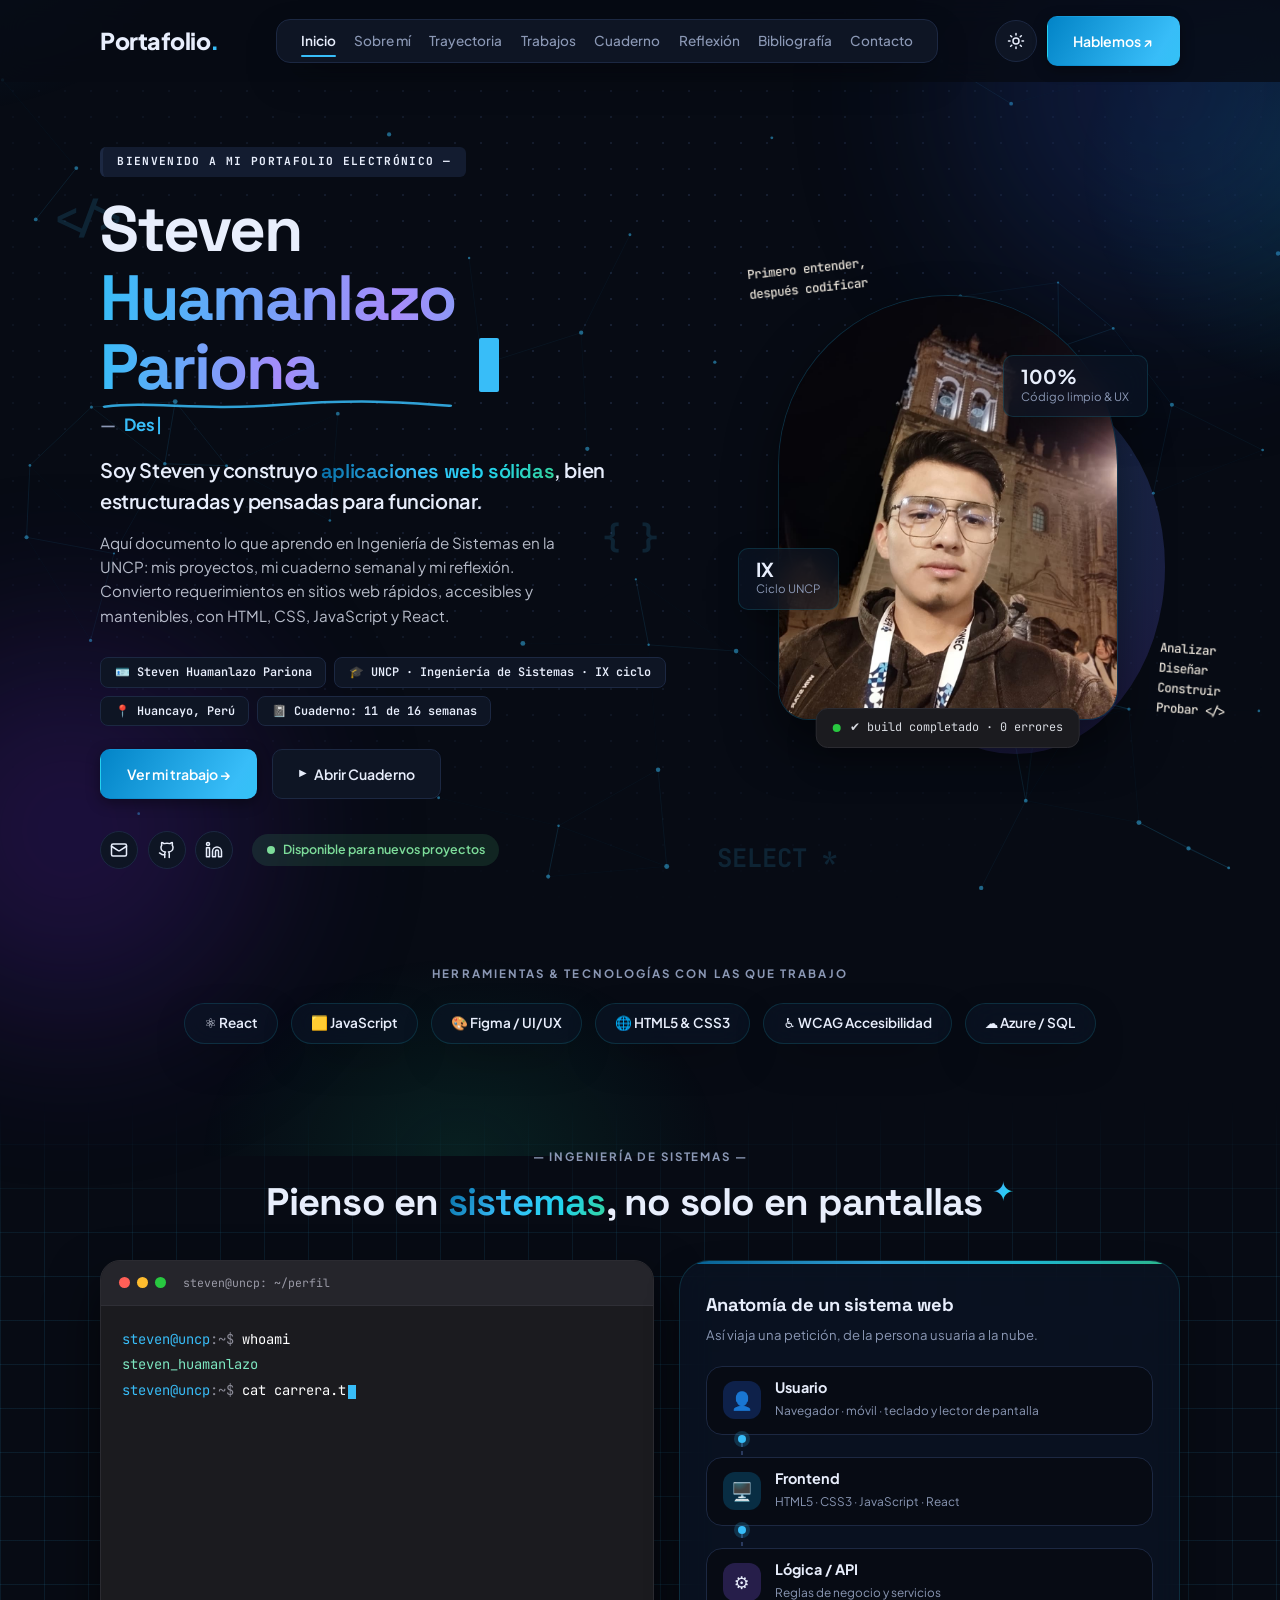
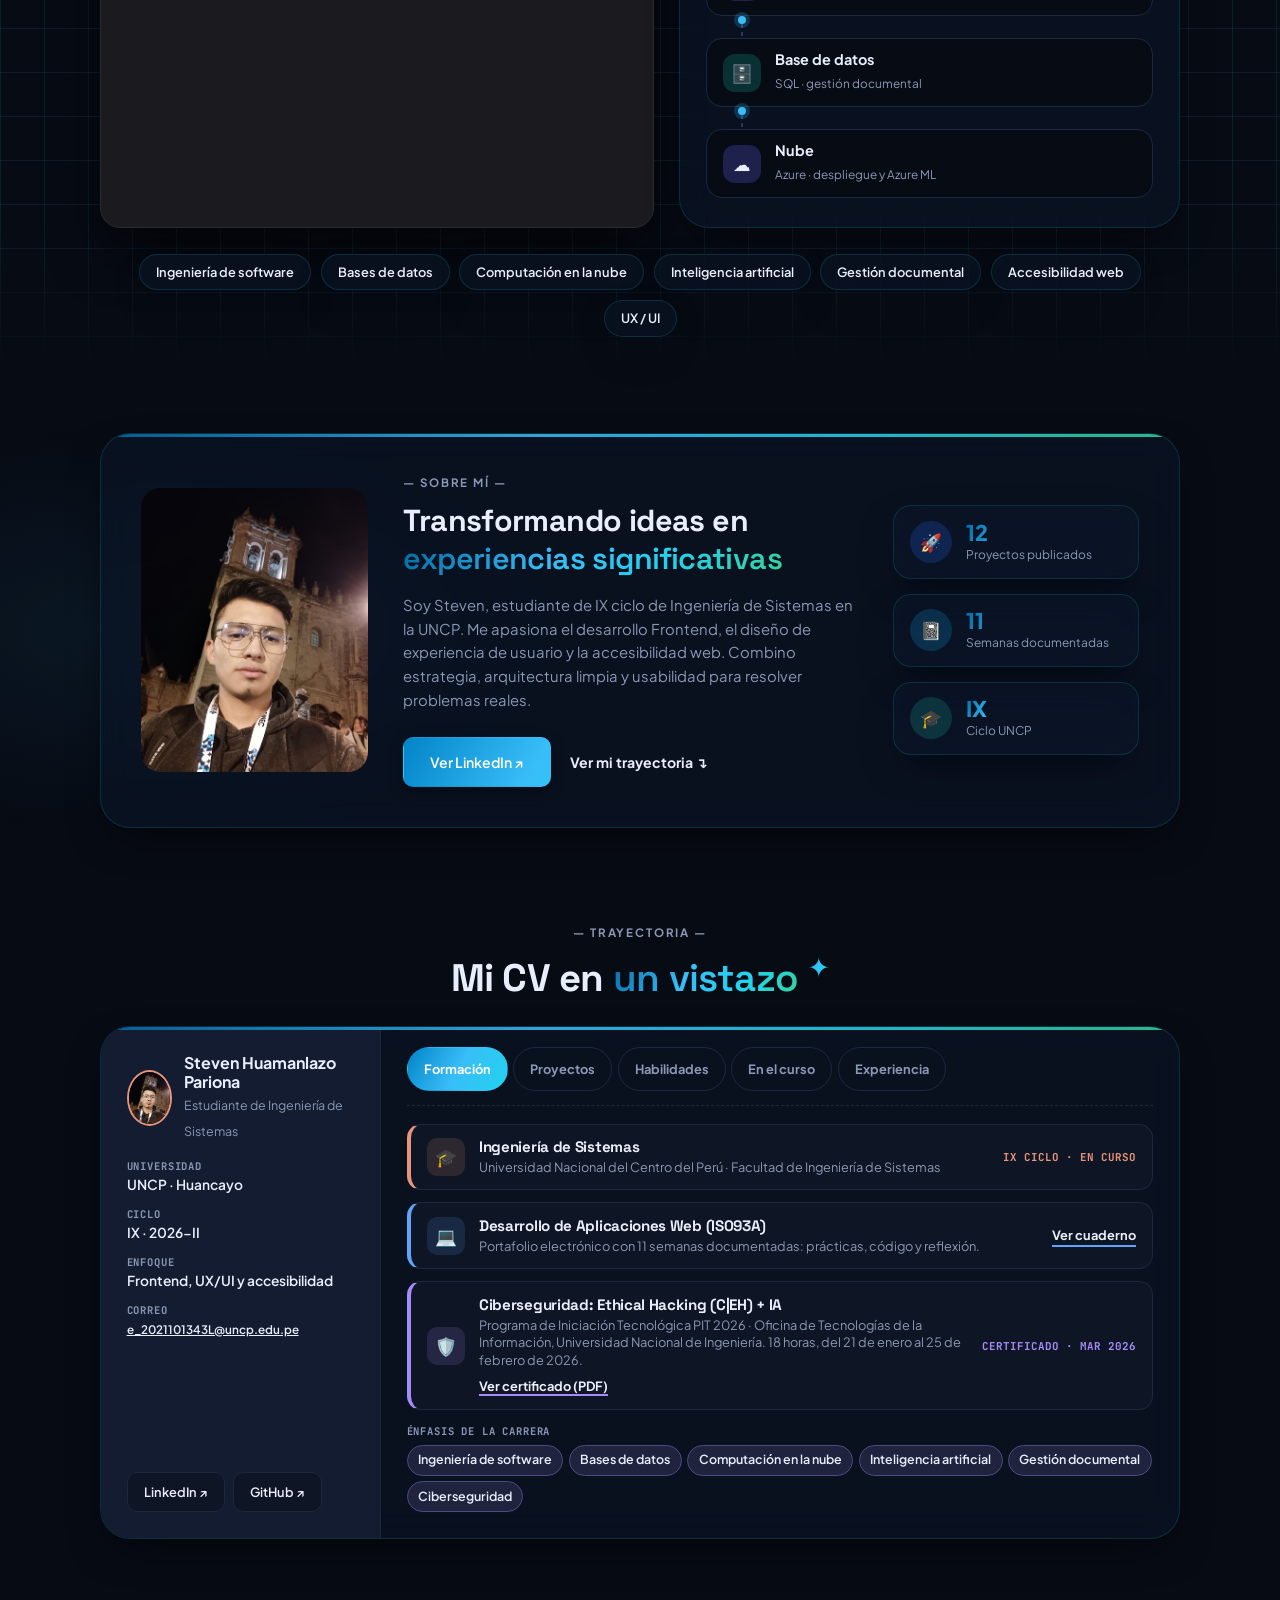
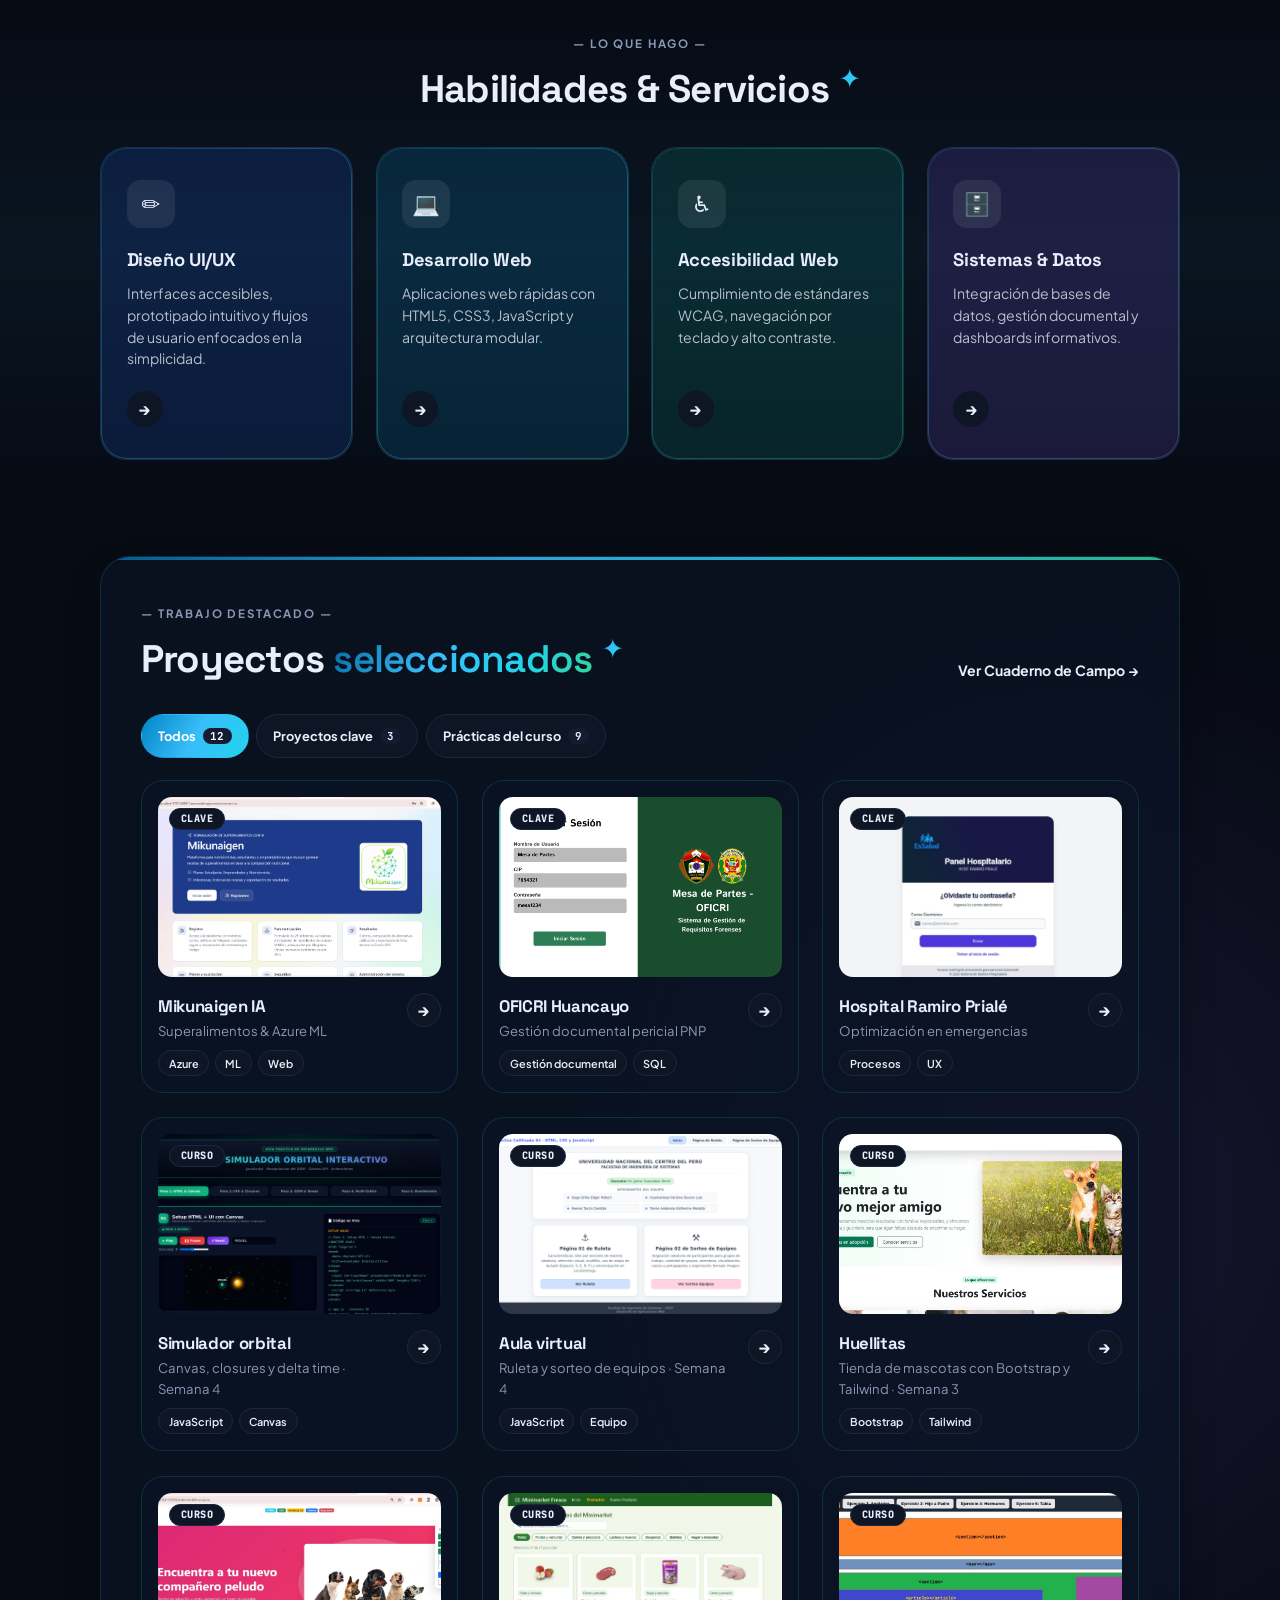
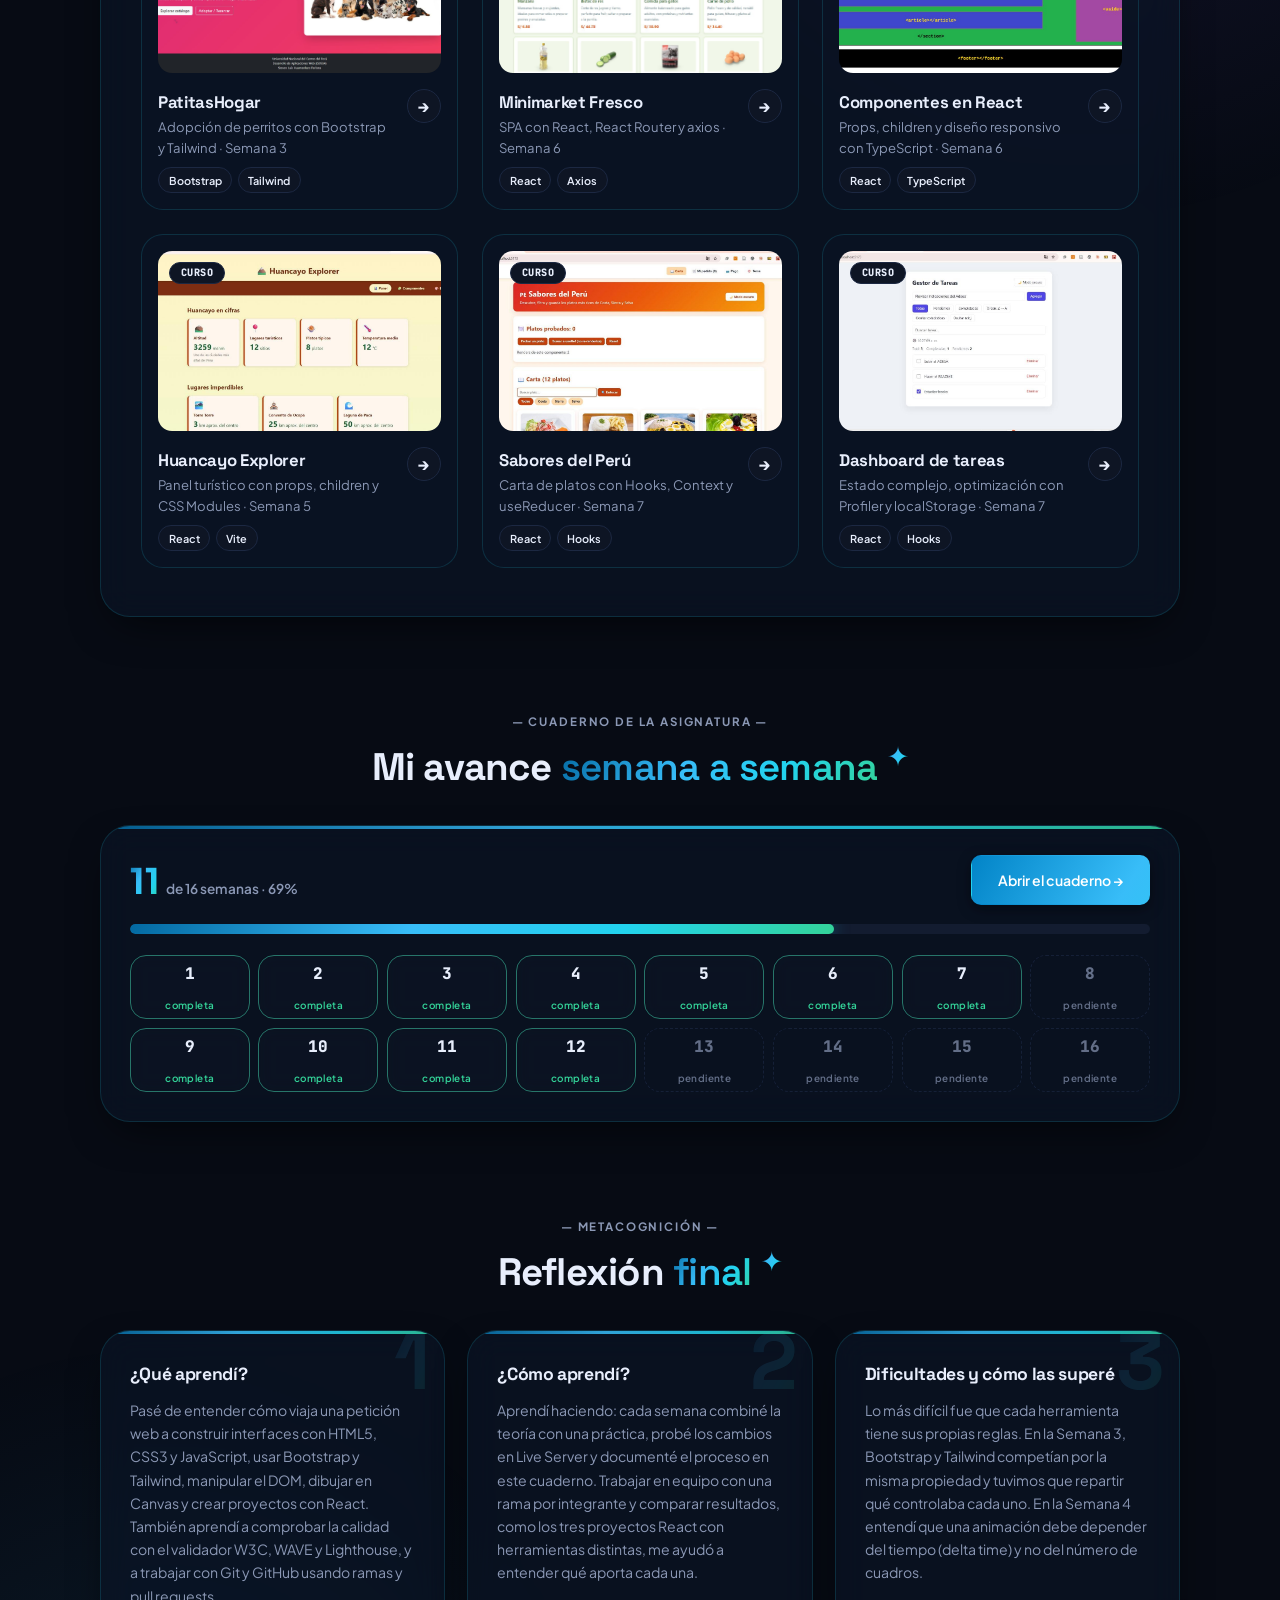
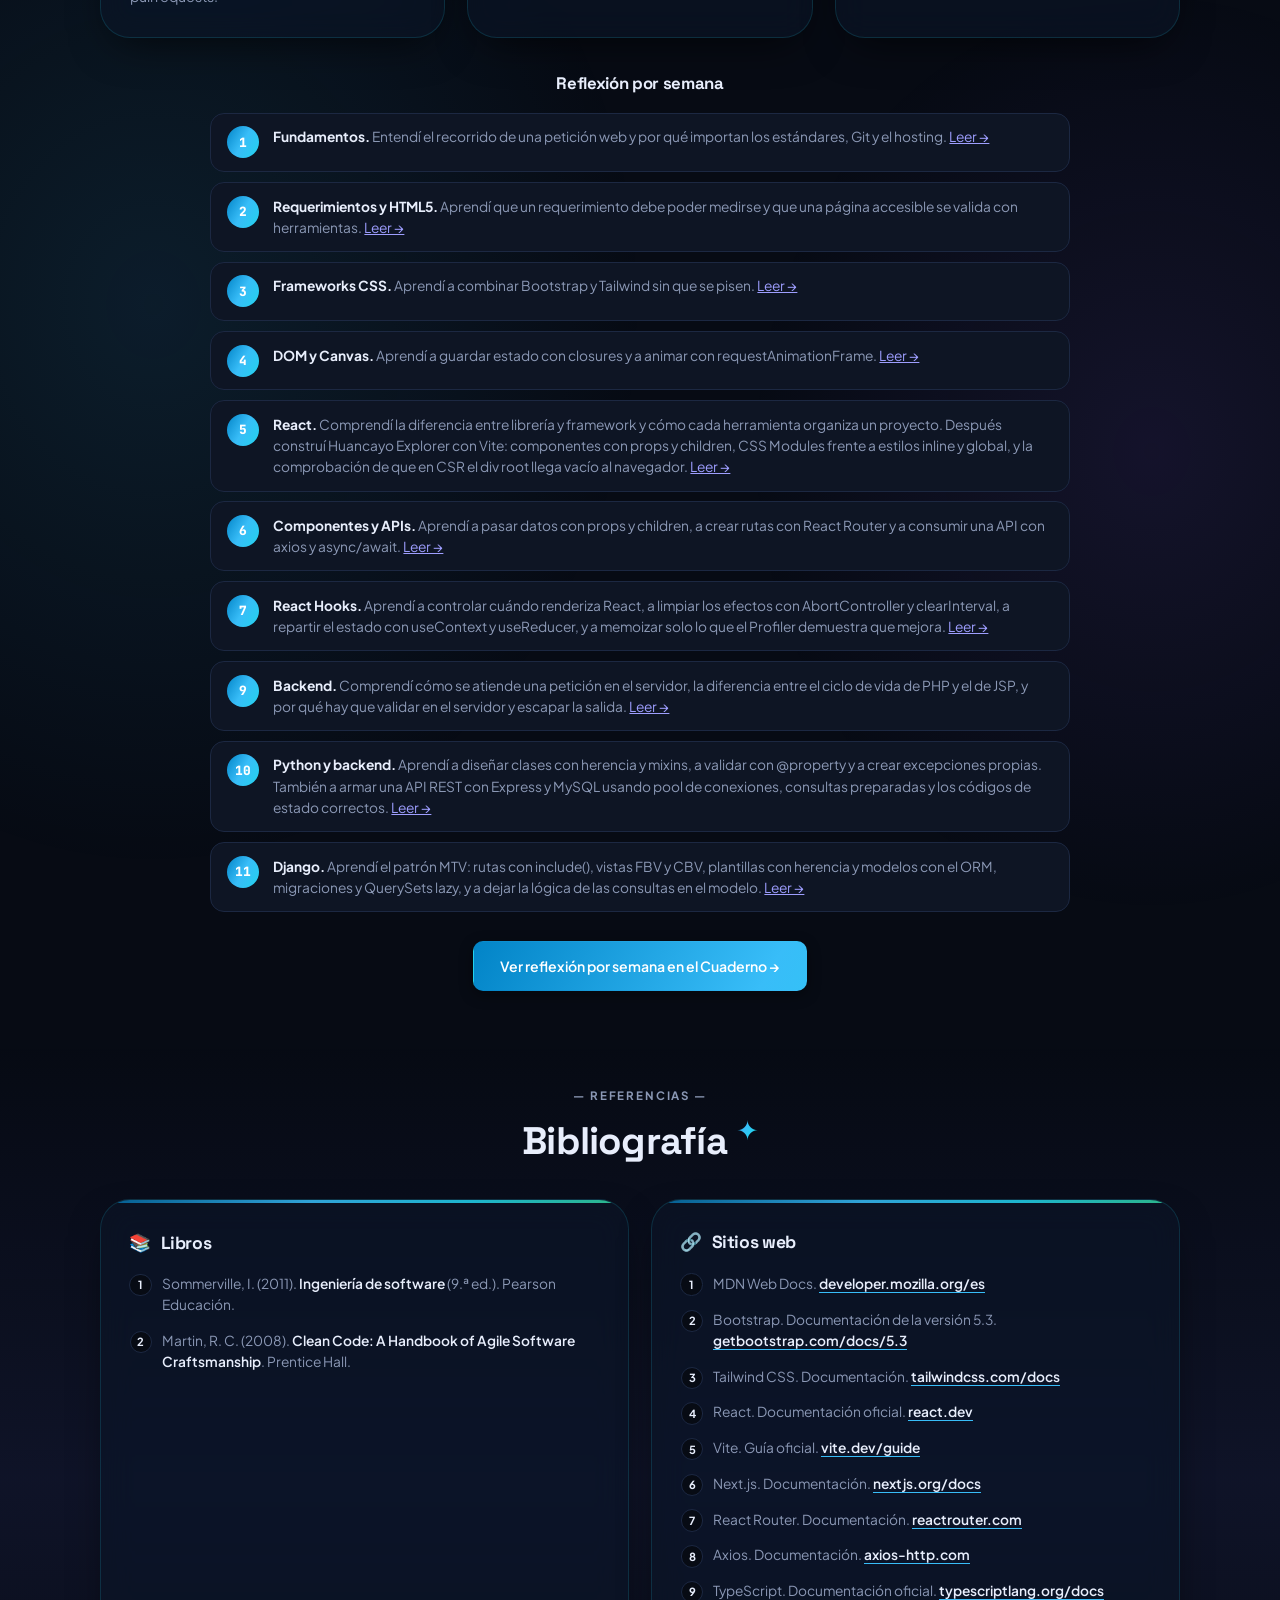
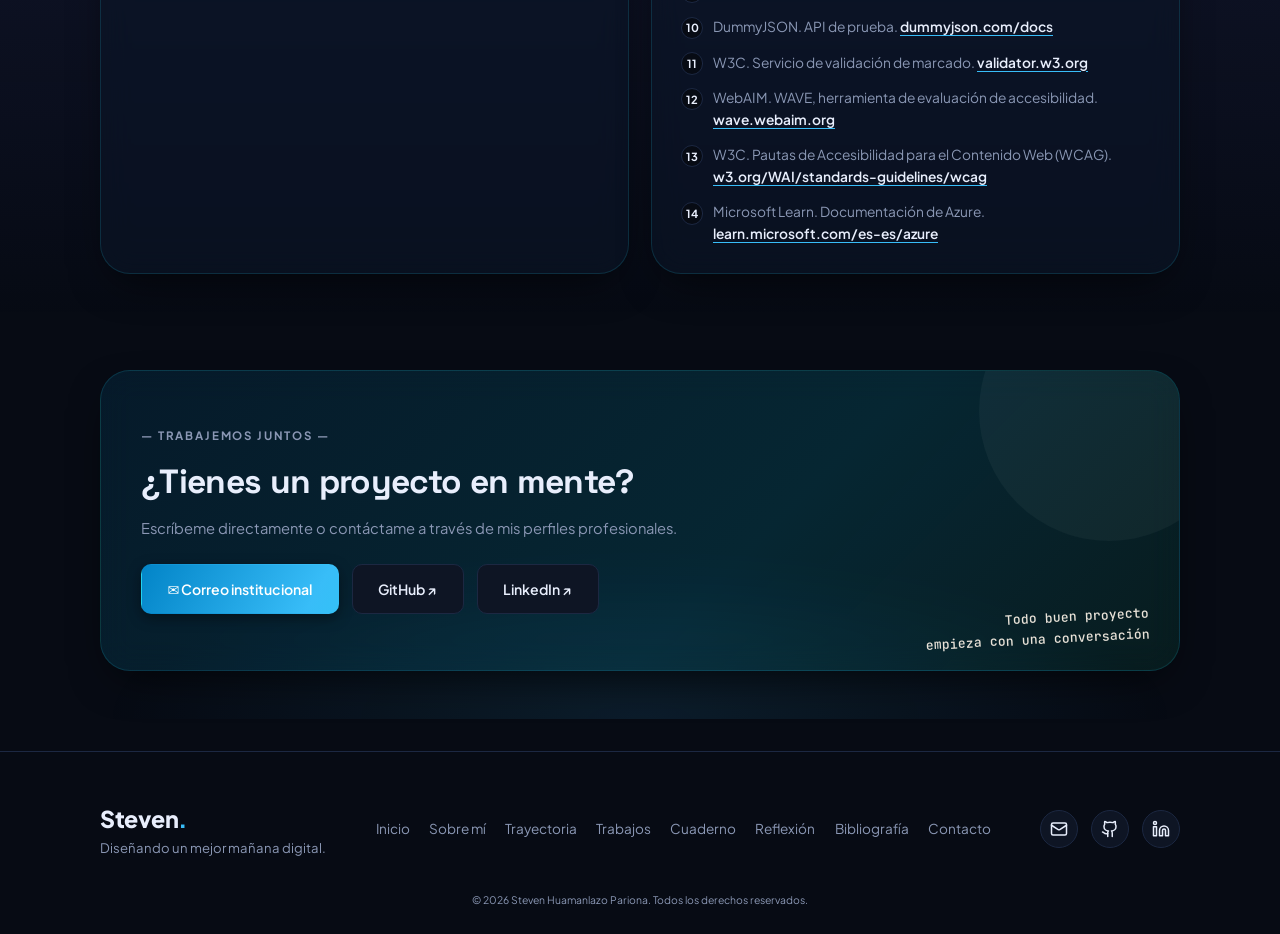
==== commit 4725c0e4: "sem12: actualiza estilos y animaciones del cuaderno" ====
--- a/index.html
+++ b/index.html
@@ -778,5 +778,6 @@
   <script src="script.js"></script>
   <script src="extras.js"></script>
   <script src="index.js"></script>
+  <script src="js/animaciones.js" defer></script>
 </body>
 </html>
--- a/moderno-index.css
+++ b/moderno-index.css
@@ -1,17 +1,27 @@
 /* ==========================================================================
-   PORTAFOLIO — capa moderna: cristal, degradados y movimiento suave
+   PORTAFOLIO — capa moderna v2: azul tech, cian y esmeralda
    Va AL FINAL, después de index.css. Solo sobrescribe estilos.
    ========================================================================== */
 :root {
-  --grad: linear-gradient(120deg, #2563eb, #7c3aed 55%, #db2777);
-  --glass: color-mix(in srgb, var(--bg-card) 70%, transparent);
-  --glass-edge: color-mix(in srgb, #fff 65%, transparent);
-  --glass-shadow: 0 12px 40px -14px rgba(37, 60, 140, .3);
+  --g1: #0ea5e9;   /* sky-500 */
+  --g2: #06b6d4;   /* cyan-500 */
+  --g3: #10b981;   /* emerald-500 */
+  --g4: #3b82f6;   /* blue-500 */
+  --grad: linear-gradient(120deg, #0369a1, #0ea5e9 40%, #06b6d4 70%, #10b981);
+  --grad-btn: linear-gradient(120deg, #0284c7, #0ea5e9 50%, #06b6d4);
+  --glass: color-mix(in srgb, var(--bg-card) 72%, transparent);
+  --glass-edge: color-mix(in srgb, #0ea5e9 30%, transparent);
+  --glass-shadow: 0 12px 40px -14px rgba(6, 182, 212, .22);
 }
 html[data-theme="dark"] {
-  --grad: linear-gradient(120deg, #60a5fa, #a78bfa 55%, #f472b6);
-  --glass: color-mix(in srgb, #111a2e 60%, transparent);
-  --glass-edge: rgba(255, 255, 255, .09);
+  --g1: #38bdf8;   /* sky-400 */
+  --g2: #22d3ee;   /* cyan-400 */
+  --g3: #34d399;   /* emerald-400 */
+  --g4: #60a5fa;
+  --grad: linear-gradient(120deg, #0369a1, #38bdf8 40%, #22d3ee 70%, #34d399);
+  --grad-btn: linear-gradient(120deg, #0284c7, #38bdf8 50%, #22d3ee);
+  --glass: color-mix(in srgb, #0c1526 62%, transparent);
+  --glass-edge: rgba(34, 211, 238, .15);
   --glass-shadow: 0 16px 44px -16px rgba(0, 0, 0, .75);
 }
 
@@ -19,16 +29,16 @@
 body::before {
   content: ""; position: fixed; inset: -20vmax; z-index: 0; pointer-events: none;
   background:
-    radial-gradient(40vmax 30vmax at 10% 10%, rgba(37,99,235,.18), transparent 60%),
-    radial-gradient(36vmax 30vmax at 90% 30%, rgba(124,58,237,.16), transparent 60%),
-    radial-gradient(34vmax 26vmax at 40% 100%, rgba(219,39,119,.10), transparent 60%);
+    radial-gradient(40vmax 30vmax at 10% 10%, rgba(3,105,161,.20), transparent 60%),
+    radial-gradient(36vmax 30vmax at 90% 30%, rgba(6,182,212,.14), transparent 60%),
+    radial-gradient(34vmax 26vmax at 40% 100%, rgba(16,185,129,.10), transparent 60%);
   animation: aurora 28s ease-in-out infinite alternate;
 }
 html[data-theme="dark"] body::before {
   background:
-    radial-gradient(40vmax 30vmax at 10% 10%, rgba(59,130,246,.20), transparent 60%),
-    radial-gradient(36vmax 30vmax at 90% 30%, rgba(139,92,246,.20), transparent 60%),
-    radial-gradient(34vmax 26vmax at 40% 100%, rgba(244,114,182,.09), transparent 60%);
+    radial-gradient(40vmax 30vmax at 10% 10%, rgba(3,105,161,.24), transparent 60%),
+    radial-gradient(36vmax 30vmax at 90% 30%, rgba(6,182,212,.18), transparent 60%),
+    radial-gradient(34vmax 26vmax at 40% 100%, rgba(16,185,129,.12), transparent 60%);
 }
 @keyframes aurora { to { transform: translate3d(3vmax, -2vmax, 0) scale(1.08) rotate(2deg); } }
 main, .site-footer { position: relative; z-index: 1; }
@@ -38,31 +48,41 @@
   background: var(--grad); -webkit-background-clip: text; background-clip: text;
   -webkit-text-fill-color: transparent; color: transparent;
 }
-.spark { background: var(--grad); -webkit-background-clip: text; background-clip: text; -webkit-text-fill-color: transparent; display: inline-block; animation: spark 3.5s ease-in-out infinite; }
+.spark {
+  background: var(--grad); -webkit-background-clip: text; background-clip: text;
+  -webkit-text-fill-color: transparent; display: inline-block;
+  animation: spark 3.5s ease-in-out infinite;
+}
 @keyframes spark { 50% { transform: rotate(20deg) scale(1.2); } }
 .section-tag { letter-spacing: .16em; }
 .stat-num, .nb-count > span, .reflect-num {
-  background: var(--grad); -webkit-background-clip: text; background-clip: text; -webkit-text-fill-color: transparent;
-}
-
-/* ---------- Cabecera y menú en cristal ---------- */
+  background: var(--grad); -webkit-background-clip: text; background-clip: text;
+  -webkit-text-fill-color: transparent;
+}
+
+/* ---------- Cabecera en cristal ---------- */
 .main-nav, .site-header.scrolled {
   backdrop-filter: blur(18px) saturate(1.4); -webkit-backdrop-filter: blur(18px) saturate(1.4);
 }
-.main-nav { background: var(--glass); border-color: var(--glass-edge); box-shadow: var(--glass-shadow); }
+.main-nav {
+  background: var(--glass); border-color: var(--glass-edge); box-shadow: var(--glass-shadow);
+}
 
 /* ---------- Botones ---------- */
 .btn-black, .btn-pill-dark, .btn-black-pill {
-  background: var(--grad) !important; color: #fff !important; border-color: transparent !important;
-  background-size: 160% 100% !important; background-position: 0 0 !important;
-  box-shadow: 0 10px 24px -10px rgba(124, 58, 237, .7);
+  background: var(--grad-btn) !important; color: #fff !important; border-color: transparent !important;
+  background-size: 180% 100% !important; background-position: 0 0 !important;
+  box-shadow: 0 10px 24px -10px rgba(6, 182, 212, .55);
   transition: background-position .5s ease, transform .2s ease, box-shadow .2s ease;
 }
 .btn-black:hover, .btn-pill-dark:hover, .btn-black-pill:hover {
   background-position: 100% 0 !important; transform: translateY(-2px);
-  box-shadow: 0 16px 30px -10px rgba(124, 58, 237, .8);
-}
-.btn-outline-circle { background: var(--glass); border-color: var(--glass-edge); backdrop-filter: blur(10px); -webkit-backdrop-filter: blur(10px); }
+  box-shadow: 0 16px 30px -10px rgba(6, 182, 212, .65);
+}
+.btn-outline-circle {
+  background: var(--glass); border-color: var(--glass-edge);
+  backdrop-filter: blur(10px); -webkit-backdrop-filter: blur(10px);
+}
 
 /* ---------- Tarjetas de cristal ---------- */
 .arch-card, .cv-card, .bento-about-container, .projects-section, .nb-card, .reflect-card,
@@ -76,65 +96,120 @@
 }
 .arch-card::after, .cv-card::after, .bento-about-container::after, .projects-section::after,
 .nb-card::after, .reflect-card::after, .biblio-card::after {
-  content: ""; position: absolute; inset: 0 0 auto 0; height: 3px; background: var(--grad); opacity: .85; pointer-events: none;
-}
-.reflect-card, .biblio-card, .stat-box, .tech-pill, .area-chip { transition: transform .3s ease, box-shadow .3s ease; }
-.reflect-card:hover, .biblio-card:hover, .stat-box:hover { transform: translateY(-5px); box-shadow: 0 22px 44px -16px rgba(124, 58, 237, .45); }
+  content: ""; position: absolute; inset: 0 0 auto 0; height: 3px;
+  background: var(--grad); opacity: .85; pointer-events: none;
+}
+.reflect-card, .biblio-card, .stat-box, .tech-pill, .area-chip {
+  transition: transform .3s ease, box-shadow .3s ease;
+}
+.reflect-card:hover, .biblio-card:hover, .stat-box:hover {
+  transform: translateY(-5px);
+  box-shadow: 0 22px 44px -16px rgba(6, 182, 212, .40);
+}
 .tech-pill:hover, .area-chip:hover { transform: translateY(-2px); }
 
-/* Servicios: borde degradado con brillo al pasar */
-.service-card { position: relative; border-radius: 26px; transition: transform .35s ease, box-shadow .35s ease; isolation: isolate; }
+/* ---------- Servicios: borde cian con brillo ---------- */
+.service-card {
+  position: relative; border-radius: 26px;
+  transition: transform .35s ease, box-shadow .35s ease; isolation: isolate;
+}
 .service-card::before {
-  content: ""; position: absolute; inset: 0; border-radius: inherit; padding: 1px; background: var(--grad);
-  -webkit-mask: linear-gradient(#000 0 0) content-box, linear-gradient(#000 0 0); -webkit-mask-composite: xor;
+  content: ""; position: absolute; inset: 0; border-radius: inherit; padding: 1px;
+  background: var(--grad);
+  -webkit-mask: linear-gradient(#000 0 0) content-box, linear-gradient(#000 0 0);
+  -webkit-mask-composite: xor;
   mask: linear-gradient(#000 0 0) content-box exclude, linear-gradient(#000 0 0);
-  opacity: .35; transition: opacity .35s ease; pointer-events: none;
-}
-.service-card:hover { transform: translateY(-8px); box-shadow: 0 26px 50px -18px rgba(124, 58, 237, .55); }
+  opacity: .3; transition: opacity .35s ease; pointer-events: none;
+}
+.service-card:hover { transform: translateY(-8px); box-shadow: 0 26px 50px -18px rgba(6, 182, 212, .45); }
 .service-card:hover::before { opacity: 1; }
 
-/* Proyectos */
+/* ---------- Proyectos ---------- */
 .project-card {
-  border-radius: 22px; background: var(--glass) !important; border: 1px solid var(--glass-edge) !important;
+  border-radius: 22px; background: var(--glass) !important;
+  border: 1px solid var(--glass-edge) !important;
   transition: transform .35s ease, box-shadow .35s ease, border-color .35s;
 }
-.project-card:hover { transform: translateY(-6px); box-shadow: 0 24px 46px -18px rgba(124, 58, 237, .5); border-color: color-mix(in srgb, #7c3aed 50%, transparent) !important; }
+.project-card:hover {
+  transform: translateY(-6px);
+  box-shadow: 0 24px 46px -18px rgba(6, 182, 212, .45);
+  border-color: color-mix(in srgb, #0ea5e9 55%, transparent) !important;
+}
 .project-thumb { overflow: hidden; border-radius: 14px; }
 .project-thumb img { transition: transform .6s cubic-bezier(.2,.8,.2,1); }
 .project-card:hover .project-thumb img { transform: scale(1.06); }
 .proj-filter[aria-pressed="true"], .proj-filter.is-active, .cv-tab[aria-selected="true"] {
-  background: var(--grad) !important; color: #fff !important; border-color: transparent !important;
-}
-
-/* Cuaderno: barra y semanas */
-.nb-bar i { background: var(--grad) !important; box-shadow: 0 0 16px rgba(124, 58, 237, .55); }
+  background: var(--grad-btn) !important; color: #fff !important; border-color: transparent !important;
+}
+
+/* ---------- Cuaderno: barra y semanas ---------- */
+.nb-bar i { background: var(--grad) !important; box-shadow: 0 0 16px rgba(6, 182, 212, .5); }
 .nb-wk { border-radius: 16px; }
 .nb-wk.is-done { background: color-mix(in srgb, var(--bg-card) 55%, transparent); backdrop-filter: blur(8px); }
-.nb-wk.is-done:hover { border-color: #7c3aed; box-shadow: 0 12px 24px -12px rgba(124, 58, 237, .6); }
-
-/* Reflexión por semana */
+.nb-wk.is-done:hover { border-color: #0ea5e9; box-shadow: 0 12px 24px -12px rgba(6, 182, 212, .55); }
+
+/* ---------- Reflexión ---------- */
 .reflection-section li { transition: transform .25s ease; }
 .reflection-section li:hover { transform: translateX(4px); }
-.reflection-section .wk { background: var(--grad) !important; color: #fff !important; }
-
-/* Contacto */
+.reflection-section .wk { background: var(--grad-btn) !important; color: #fff !important; }
+
+/* ---------- Contacto ---------- */
 .cta-banner {
-  background: linear-gradient(135deg, rgba(37,99,235,.16), rgba(124,58,237,.16) 60%, rgba(219,39,119,.12)) !important;
+  background: linear-gradient(135deg, rgba(3,105,161,.16), rgba(6,182,212,.16) 60%, rgba(16,185,129,.10)) !important;
   border: 1px solid var(--glass-edge); backdrop-filter: blur(16px); -webkit-backdrop-filter: blur(16px);
   box-shadow: var(--glass-shadow);
 }
 
-/* Aparición suave */
+/* ---------- Scroll-reveal (manejado por animaciones.js) ---------- */
+.sr { opacity: 0; transform: translateY(28px); transition: opacity .7s cubic-bezier(.2,.8,.2,1), transform .7s cubic-bezier(.2,.8,.2,1); }
+.sr.sr-left { transform: translateX(-28px) translateY(0); }
+.sr.sr-right { transform: translateX(28px) translateY(0); }
+.sr.sr-scale { transform: scale(.92); }
+.sr.is-visible { opacity: 1; transform: none; }
+
+/* Delay por hijo para listas de tarjetas */
+.sr-group > *:nth-child(1) { transition-delay: .05s; }
+.sr-group > *:nth-child(2) { transition-delay: .12s; }
+.sr-group > *:nth-child(3) { transition-delay: .19s; }
+.sr-group > *:nth-child(4) { transition-delay: .26s; }
+.sr-group > *:nth-child(5) { transition-delay: .33s; }
+.sr-group > *:nth-child(6) { transition-delay: .40s; }
+
+/* ---------- Animación de partículas de código (canvas añadido por animaciones.js) ---------- */
+#code-particles { position: absolute; inset: 0; z-index: 0; pointer-events: none; opacity: .22; }
+html[data-theme="dark"] #code-particles { opacity: .30; }
+.hero-layout, .hero-container { position: relative; }
+
+/* Línea brillante que cruza la barra de progreso del cuaderno */
+.nb-bar { position: relative; overflow: hidden; }
+.nb-bar::after {
+  content: ""; position: absolute; top: 0; left: -60%;
+  width: 50%; height: 100%; background: linear-gradient(90deg, transparent, rgba(255,255,255,.45), transparent);
+  animation: nb-shine 4s ease-in-out infinite;
+}
+@keyframes nb-shine { 0%,40% { left: -60%; } 60%,100% { left: 120%; } }
+
+/* Contador hero: animación de números (clase añadida por animaciones.js) */
+.count-up { display: inline-block; }
+
+/* ---------- La terminal se queda oscura, solo gana el brillo cian ---------- */
+.terminal {
+  border-radius: 20px;
+  box-shadow: 0 24px 50px -20px rgba(3, 105, 161, .55), 0 0 0 1px rgba(6, 182, 212, .22);
+}
+
+/* ---------- Aparición suave (clase heredada) ---------- */
 .reveal { transition: opacity .8s cubic-bezier(.2,.8,.2,1), transform .8s cubic-bezier(.2,.8,.2,1), filter .8s; }
 
 /* ---------- Accesibilidad ---------- */
-html[data-motion="reduce"] body::before, html[data-motion="reduce"] .spark { animation: none !important; }
+html[data-motion="reduce"] body::before,
+html[data-motion="reduce"] .spark,
+html[data-motion="reduce"] .nb-bar::after { animation: none !important; }
 @media (prefers-reduced-motion: reduce) {
-  body::before, .spark { animation: none !important; }
-  .service-card, .project-card, .reflect-card, .biblio-card, .stat-box, .project-thumb img { transition: none; }
+  body::before, .spark, .nb-bar::after { animation: none !important; }
+  .service-card, .project-card, .reflect-card, .biblio-card, .stat-box, .project-thumb img,
+  .sr { transition: none; }
+  .sr { opacity: 1; transform: none; }
 }
 html[data-contrast="high"] body::before { display: none; }
-@media print { body::before { display: none !important; } }
-
-/* La terminal se queda oscura en ambos temas, solo gana el brillo */
-.terminal { border-radius: 20px; box-shadow: 0 24px 50px -20px rgba(37, 60, 140, .55), 0 0 0 1px rgba(124, 58, 237, .25); }+@media print { body::before { display: none !important; } }
